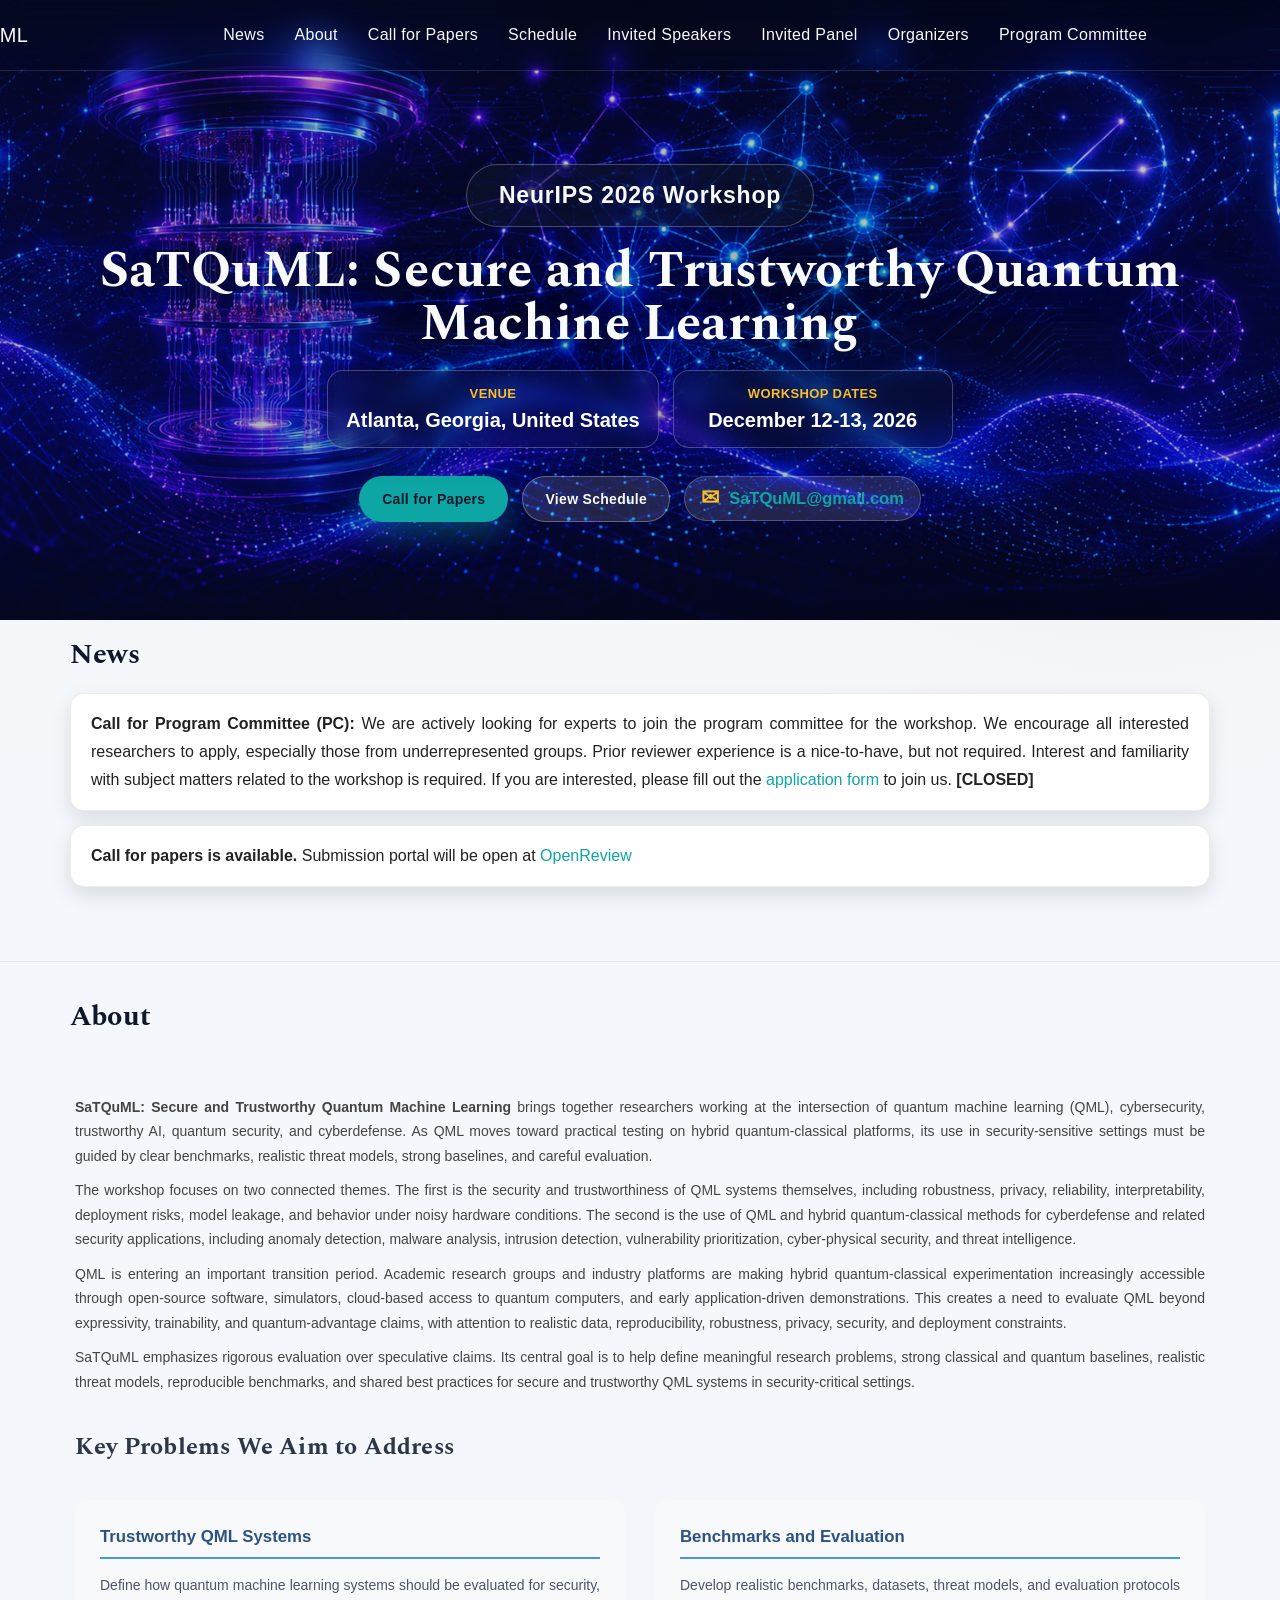
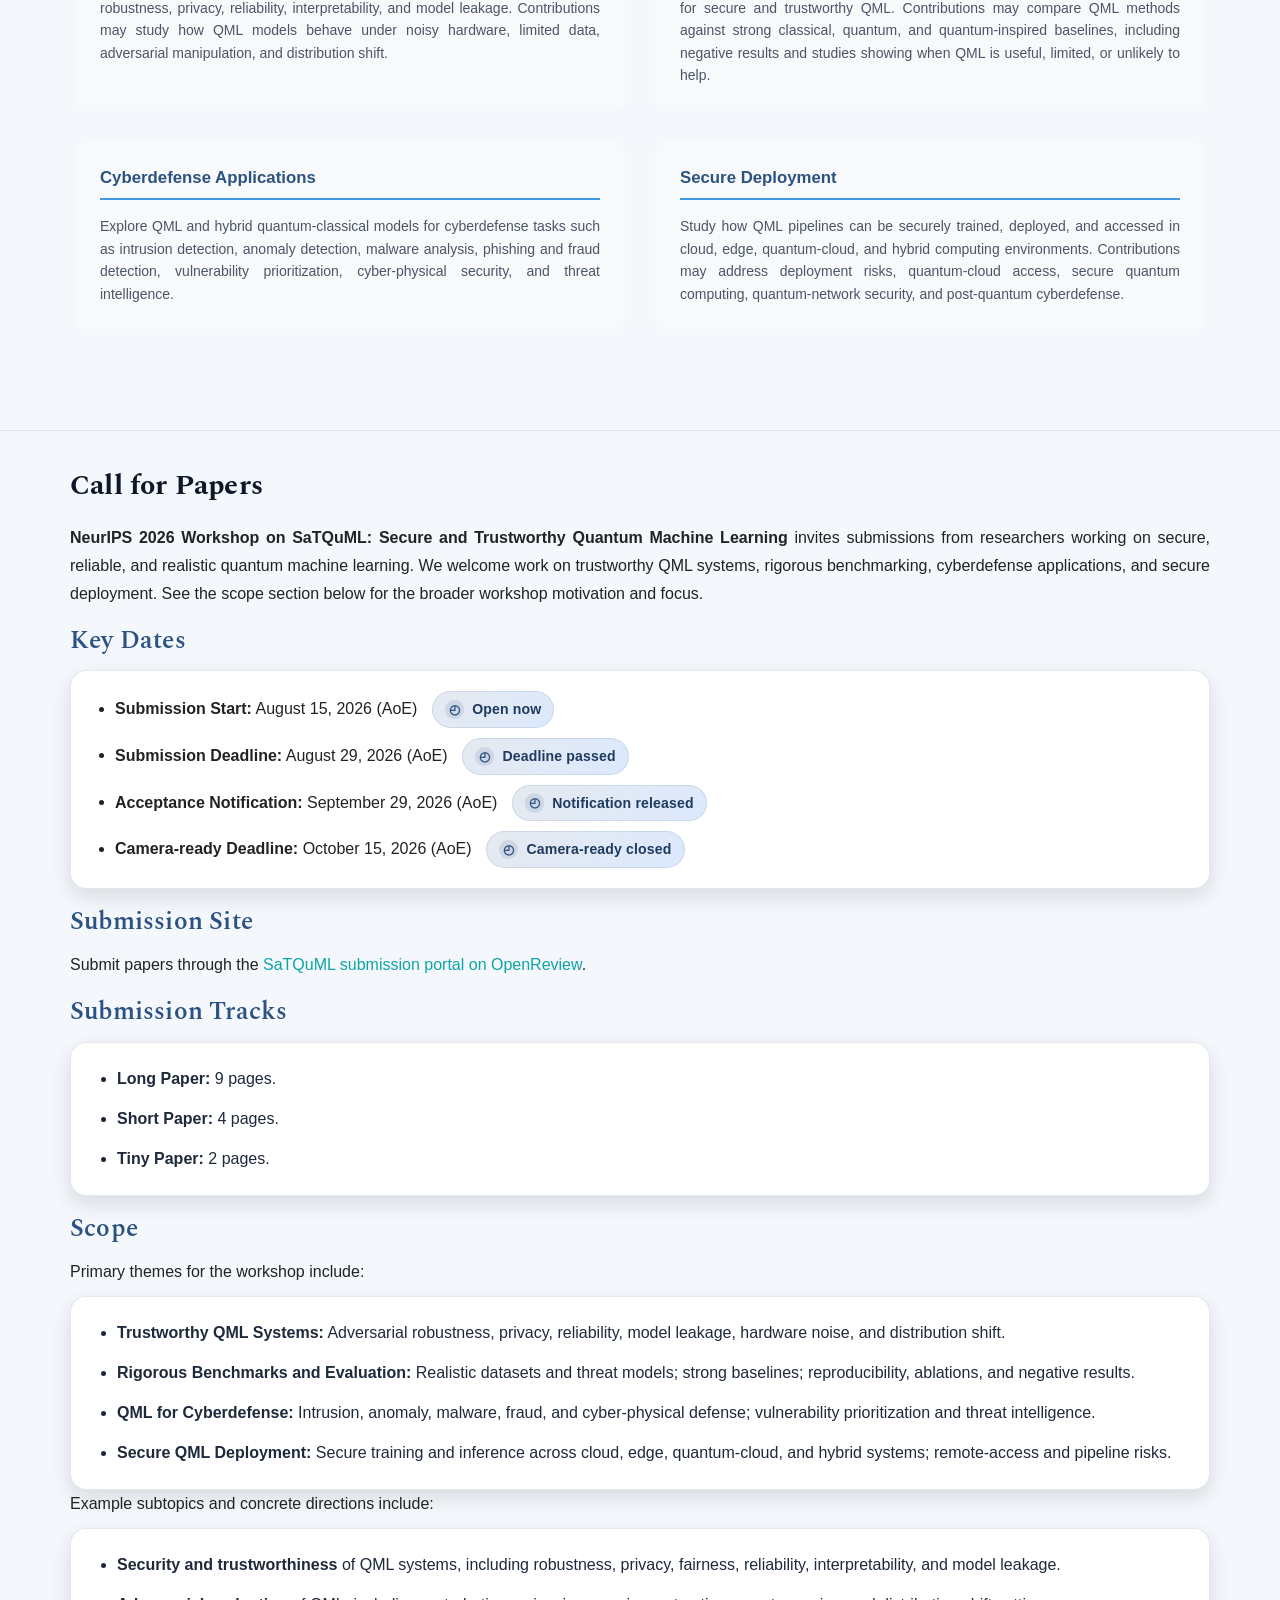
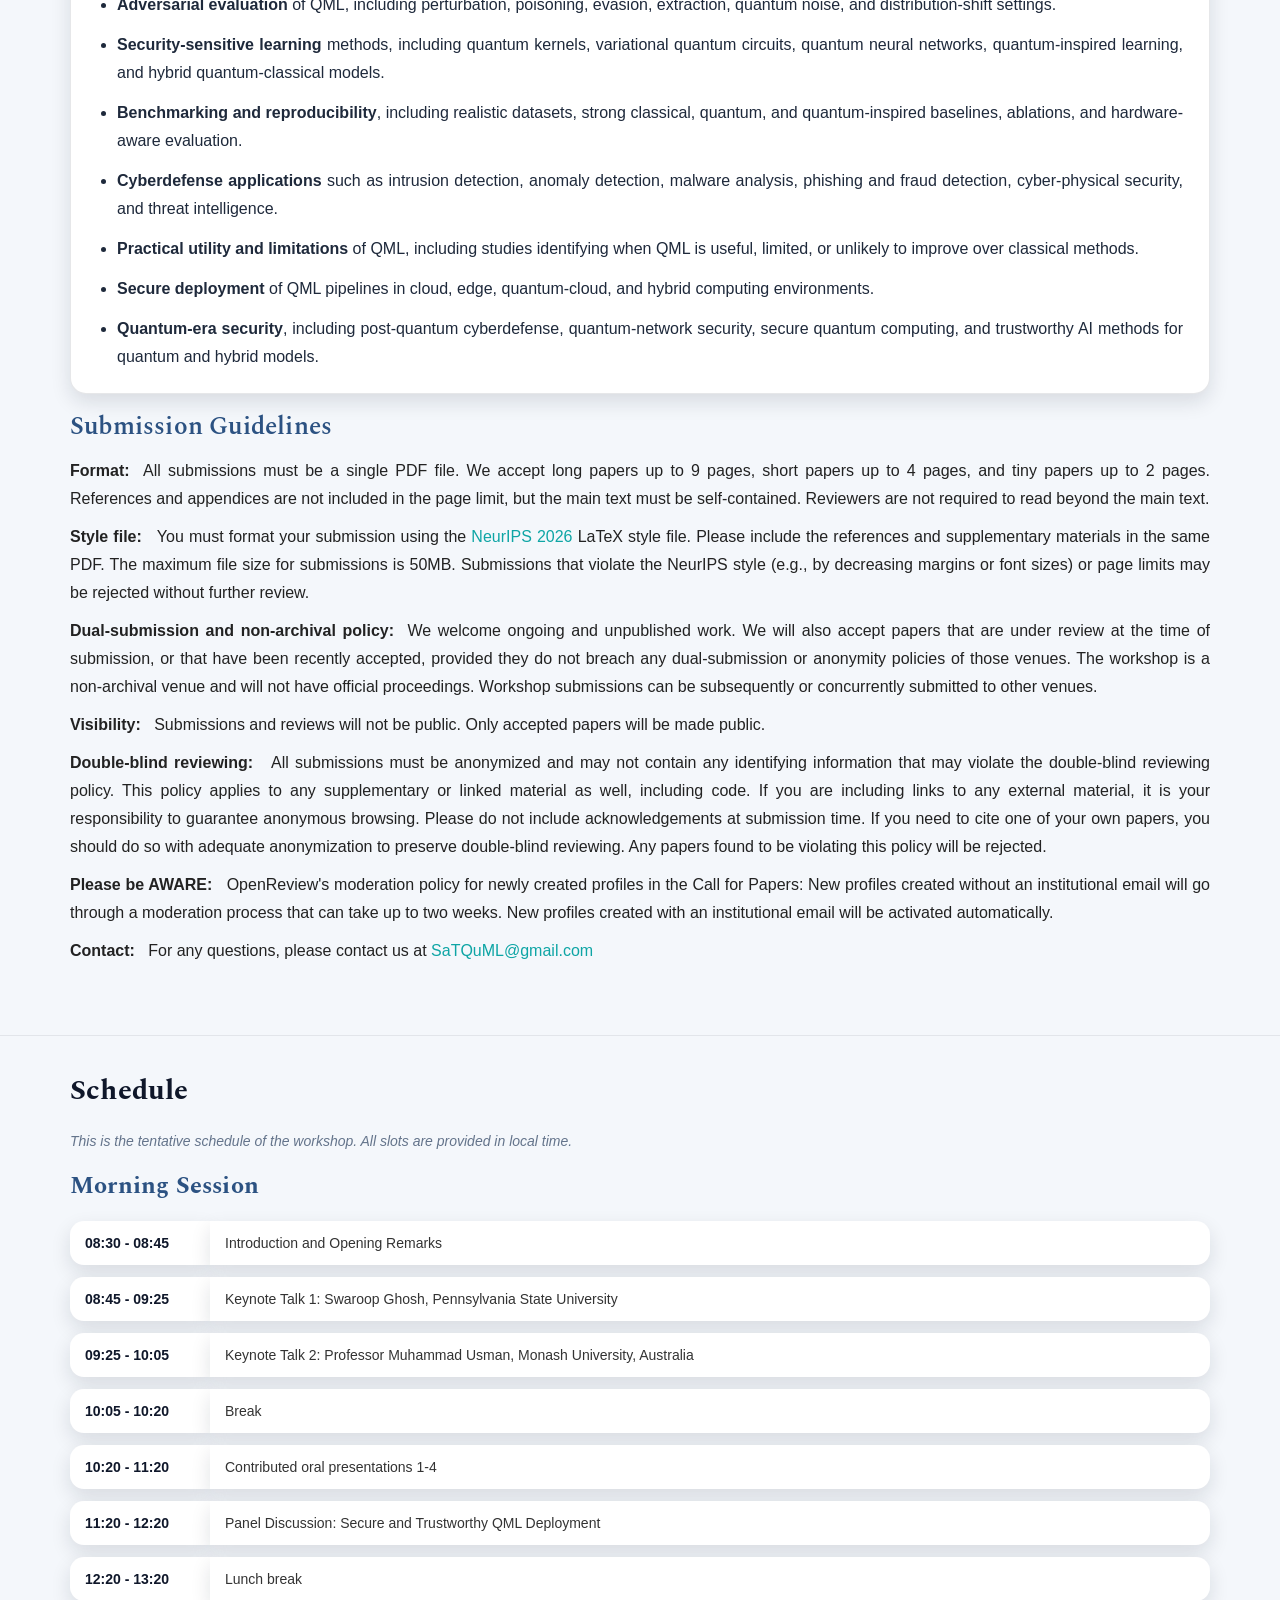
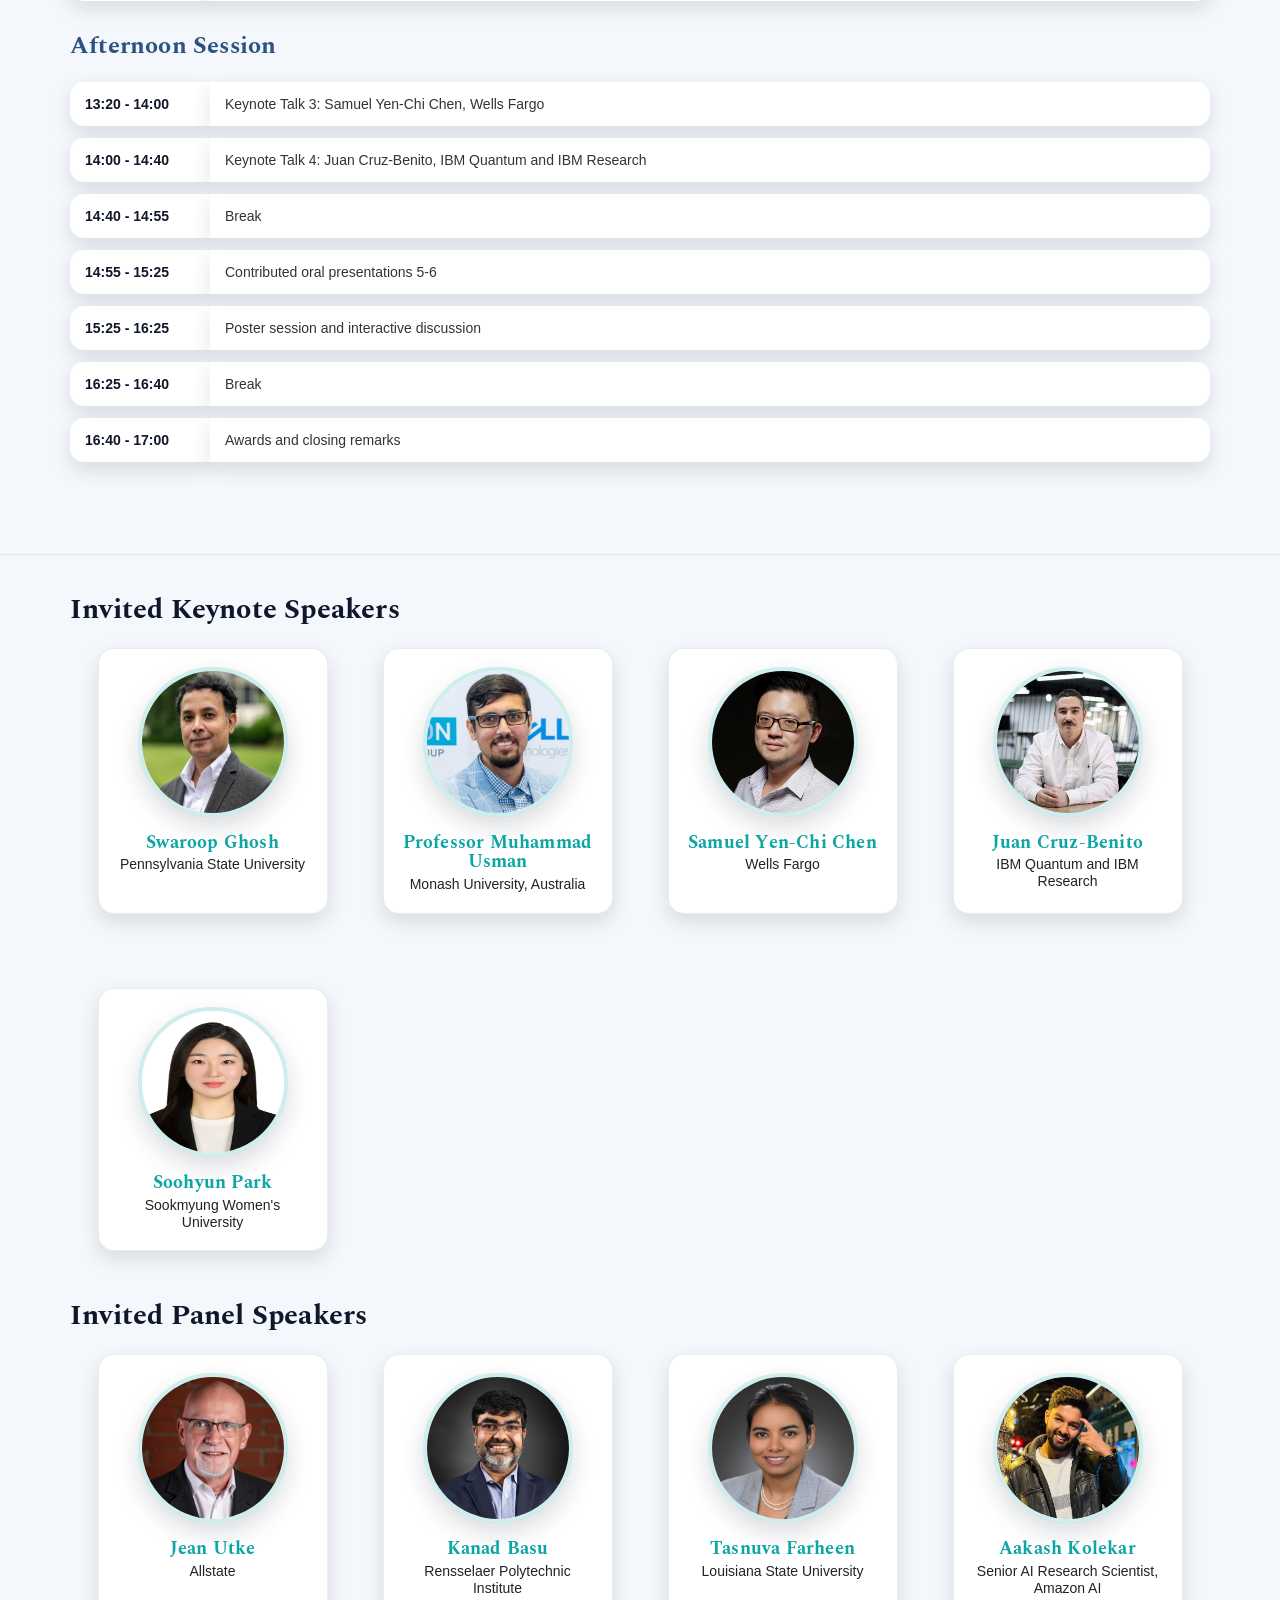
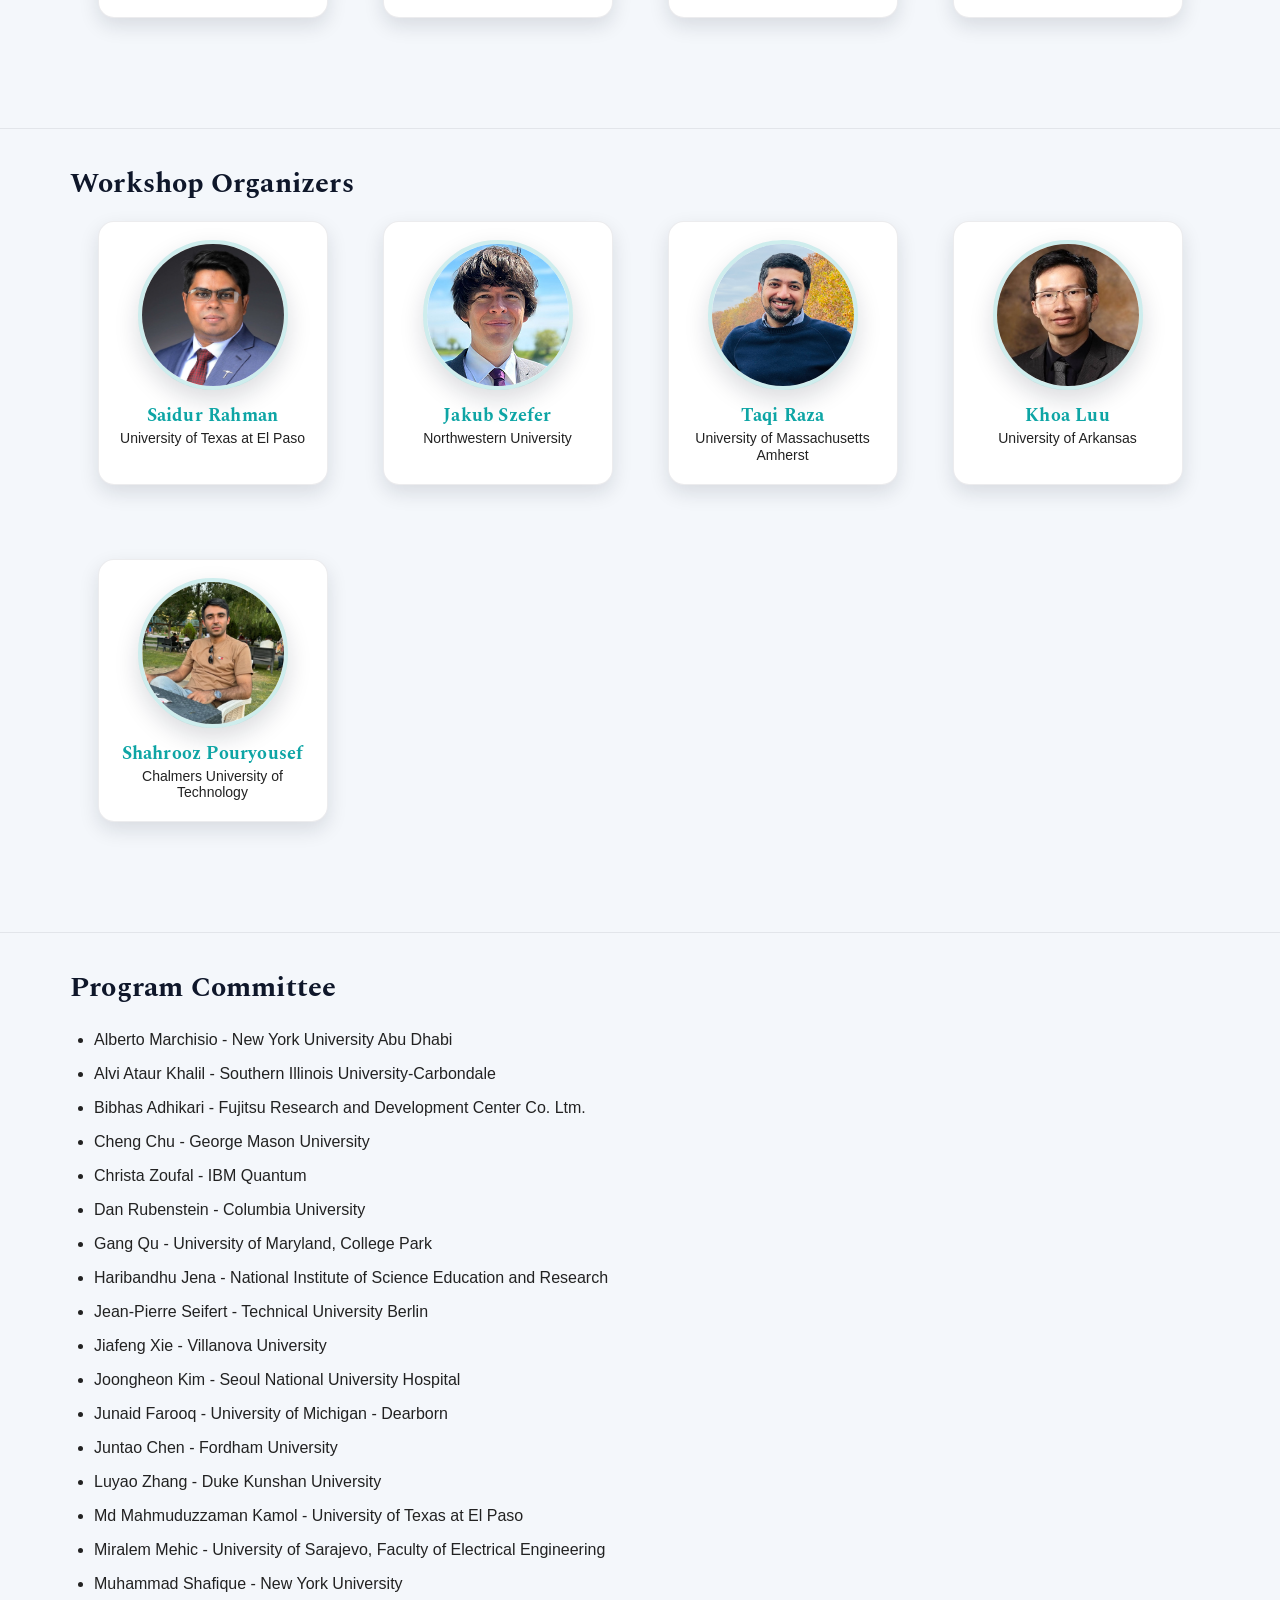
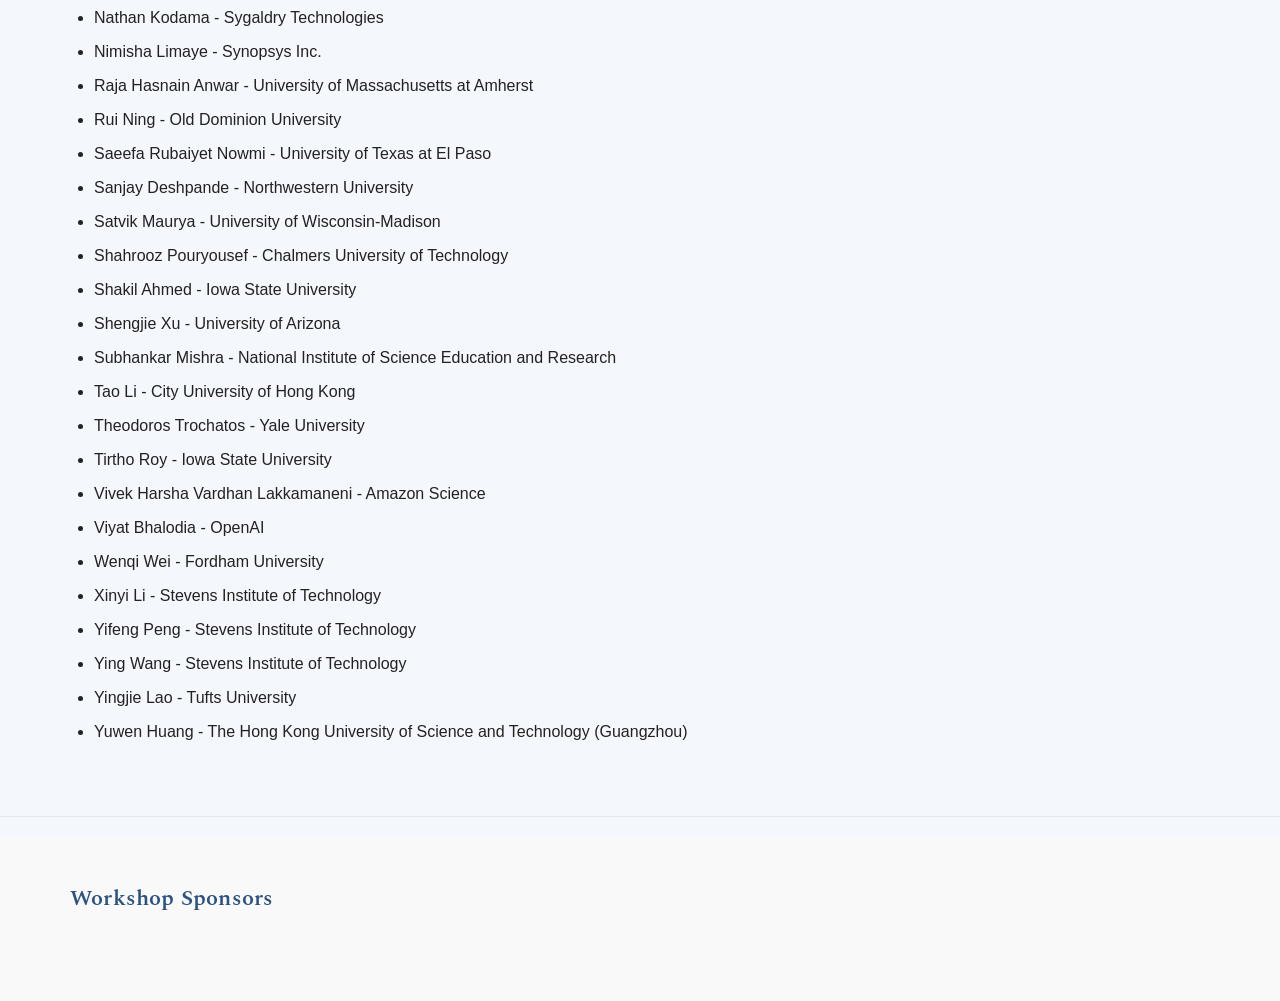
==== index.html @ ec4e4377 "Add Luyao Zhang to program committee" ====
<!DOCTYPE html>
<html lang="en">

<head>
    <meta http-equiv="Content-Type" content="text/html; charset=UTF-8">
    <link rel="icon" type="image/png" sizes="16x16" href="favicon/favicon-16.png">
    <link rel="icon" type="image/png" sizes="32x32" href="favicon/favicon-32.png">
    <link rel="icon" type="image/png" sizes="512x512" href="favicon/favicon-512.png">
    <link rel="apple-touch-icon" sizes="180x180" href="favicon/apple-touch-icon.png">
    <link rel="manifest" href="favicon/manifest.json">
    <meta name="msapplication-config" content="favicon/browserconfig.xml">
    <meta name="theme-color" content="#0f172a">

    <meta http-equiv="X-UA-Compatible" content="IE=edge">
    <meta name="viewport" content="width=device-width, initial-scale=1">
    <meta name="description" content="SaTQuML: Secure and Trustworthy Quantum Machine Learning - NeurIPS 2026 Workshop">


    <title>SaTQuML: Secure and Trustworthy Quantum Machine Learning</title>

    <!-- Bootstrap Core CSS -->
    <link href="./files_new/bootstrap.min.css" rel="stylesheet">

    <!-- Custom CSS -->
    <link href="./files_new/agency.css" rel="stylesheet">

    <!-- Modern Typography -->
    <link
        href="https://fonts.googleapis.com/css2?family=Spectral:wght@500;700&family=Source+Sans+3:wght@300;400;500;600&display=swap"
        rel="stylesheet">

    <!-- Custom Fonts -->
    <link href="./files_new/font-awesome.min.css" rel="stylesheet" type="text/css">
    <link href="./files_new/css" rel="stylesheet" type="text/css">
    <link href="./files_new/css(1)" rel="stylesheet" type="text/css">
    <link href="./files_new/css(2)" rel="stylesheet" type="text/css">
    <link href="./files_new/css(3)" rel="stylesheet" type="text/css">
    <link href="./files_new/css2" rel="stylesheet" type="text/css">

    <style>
        :root {
            --section-scroll-offset: 88px;
        }

        #news,
        #introduction,
        #call,
        #program,
        #speaker,
        #panel,
        #organization,
        #committee {
            padding: 20px 0;
            scroll-margin-top: var(--section-scroll-offset);
        }

        #committee .pc-plain-list {
            list-style-type: disc;
            list-style-position: outside;
            padding-left: 24px;
            margin-left: 0;
        }

        #committee .pc-plain-list li {
            display: list-item;
            margin: 0 0 6px;
            padding: 0;
            background: none;
            border: 0;
            box-shadow: none;
        }

        .hero-meta-row {
            display: flex;
            flex-wrap: wrap;
            justify-content: center;
            gap: 14px;
            margin: 18px 0 12px;
        }

        .hero-meta-card {
            min-width: 280px;
            padding: 14px 18px;
            border: 1px solid rgba(255, 255, 255, 0.24);
            border-radius: 16px;
            background: rgba(15, 23, 42, 0.28);
            box-shadow: 0 10px 30px rgba(15, 23, 42, 0.16);
            backdrop-filter: blur(8px);
        }

        .hero-meta-label {
            display: block;
            margin-bottom: 4px;
            font-size: 1.3rem;
            font-weight: 700;
            letter-spacing: 0.03em;
            text-transform: uppercase;
            color: #fbbf24;
        }

        .hero-meta-value {
            display: block;
            font-size: 2rem;
            line-height: 1.25;
            font-weight: 600;
            color: #ffffff;
        }

        .hero-actions {
            display: flex;
            flex-wrap: wrap;
            justify-content: center;
            align-items: center;
            gap: 14px;
            margin-top: 18px;
        }

        .hero-email {
            display: inline-flex;
            align-items: center;
            gap: 10px;
            max-width: 100%;
            padding: 10px 16px;
            border-radius: 999px;
            background: rgba(255, 255, 255, 0.12);
            border: 1px solid rgba(255, 255, 255, 0.22);
            color: #ffffff;
            font-size: 1.65rem;
            font-weight: 600;
            text-decoration: none;
        }

        .hero-email span {
            overflow-wrap: anywhere;
        }

        .hero-email:hover,
        .hero-email:focus {
            color: #ffffff;
            text-decoration: none;
            background: rgba(255, 255, 255, 0.18);
        }

        .hero-email i {
            color: #fbbf24;
            font-style: normal;
            font-size: 1.35em;
            line-height: 1;
        }

        .deadline-countdown {
            display: inline-flex;
            align-items: center;
            gap: 8px;
            margin-left: 10px;
            padding: 5px 12px;
            border-radius: 999px;
            background: linear-gradient(135deg, rgba(44, 82, 130, 0.12), rgba(59, 130, 246, 0.18));
            border: 1px solid rgba(44, 82, 130, 0.12);
            color: #1e3a5f;
            font-size: 0.88em;
            font-weight: 600;
            white-space: nowrap;
            vertical-align: middle;
        }

        .deadline-countdown-icon {
            display: inline-flex;
            align-items: center;
            justify-content: center;
            width: 1.45em;
            height: 1.45em;
            border-radius: 999px;
            background: rgba(44, 82, 130, 0.12);
            color: #2c5282;
            font-size: 0.95em;
            line-height: 1;
        }

        .deadline-countdown-label {
            color: #2c5282;
            font-weight: 700;
        }

        .deadline-countdown-value {
            font-variant-numeric: tabular-nums;
            letter-spacing: 0.01em;
        }

        @media (max-width: 767px) {
            .hero-meta-card {
                width: 100%;
                min-width: 0;
            }

            .hero-meta-label {
                font-size: 1.1rem;
            }

            .hero-meta-value,
            .hero-email {
                font-size: 1.4rem;
            }

        }
    </style>

</head>

<body id="page-top" class="index satquml-modern">
    <!-- Navigation -->
    <nav class="navbar navbar-default navbar-fixed-top navbar-shrink">
        <div class="container">
            <!-- Brand and toggle get grouped for better mobile display -->
            <div class="navbar-header page-scroll">
                <button type="button" class="navbar-toggle" data-toggle="collapse"
                    data-target="#bs-example-navbar-collapse-1">
                    <span class="sr-only">Toggle navigation</span>
                    <span class="icon-bar"></span>
                    <span class="icon-bar"></span>
                    <span class="icon-bar"></span>
                </button>

                <!-- Collect the nav links, forms, and other content for toggling -->
                <div class="collapse navbar-collapse" id="bs-example-navbar-collapse-1">
                    <!--<ul class="nav navbar-nav navbar-middle">
                        <li class="hidden">
                            <a href="#page-top"></a>
                        </li>

                    </ul>-->
                    <ul class="nav navbar-nav navbar-middle">
                        <li class="hidden active">
                            <a href="#page-top"></a>
                        </li>

                        <li>
                            <a class="page-scroll" href="#" style="left: -150px; font-size:20px;">SaTQuML</a>
                        </li>
                        <li>
                            <a style="padding-left: 0px;"></a>
                        </li>

                        <li>
                            <a class="page-scroll" href="#news">News</a>
                        </li>

                        <li>
                            <a class="page-scroll" href="#introduction">About</a>
                        </li>

                        <li>
                            <a class="page-scroll" href="#call">Call for
                                Papers</a>
                        </li>
                        <li>
                            <a class="page-scroll" href="#program">Schedule</a>
                        </li>
                        <li>
                            <a class="page-scroll" href="#speaker">Invited
                                Speakers</a>
                        </li>
                        <li>
                            <a class="page-scroll" href="#panel">Invited Panel</a>
                        </li>
                        <li>
                            <a class="page-scroll" href="#organization">Organizers</a>
                        </li>
                        <li>
                            <a class="page-scroll" href="#committee">Program Committee</a>
                        </li>
                        <!-- <li>
                            <a class="page-scroll" href="#Social Event">Social Event</a>
                        </li> -->
                        <li>
                            <!--<li>
                            <a class="page-scroll" href="#contactt">Contact</a>
                        </li>-->
                        </li>
                        <li>

                        </li>
                    </ul>
                </div>
                <!-- /.navbar-collapse -->
            </div>
            <!-- /.container-fluid -->
        </div>
    </nav>

    <!-- Header -->
    <header class="hero">
        <div class="container hero-grid">
            <div class="hero-content">
                <span class="hero-badge">NeurIPS 2026 Workshop</span>
                <h1 class="hero-title">SaTQuML: Secure and Trustworthy Quantum Machine Learning</h1>
                <div class="hero-meta-row">
                    <div class="hero-meta-card">
                        <span class="hero-meta-label">Venue</span>
                        <span class="hero-meta-value">Atlanta, Georgia, United States</span>
                    </div>
                    <div class="hero-meta-card">
                        <span class="hero-meta-label">Workshop Dates</span>
                        <span class="hero-meta-value">December 12-13, 2026</span>
                    </div>
                </div>
                <div class="hero-actions">
                    <a class="hero-btn primary" href="#call">Call for Papers</a>
                    <a class="hero-btn ghost" href="#program">View Schedule</a>
                    <a class="hero-email" href="mailto:SaTQuML@gmail.com">
                        <i aria-hidden="true">&#9993;</i>
                        <span>SaTQuML@gmail.com</span>
                    </a>
                </div>
            </div>
        </div>
    </header>

    <!-- News Section -->
    <section id="news">
        <div class="container">
            <div class="row">
                <div class="col-lg-12 ">
                    <h2 class="section-heading">News</h2>
                    <!--h3 class="section-subheading text-muted">Lorem ipsum dolor sit amet consectetur.</h3-->
                </div>
            </div>
            <div class="row text-justify">
                <div class="col-md-12">
                    <ul class="large text-muted modern-list">
                        <!-- <li>
                            <span style="font-weight: bold;">Best Paper:</span> M1: Towards Scalable Test-Time Compute
                            with Mamba Reasoning Models, Junxiong Wang, Wen-Ding Li, Daniele Paliotta, Daniel Ritter,
                            Alexander M Rush, Tri Dao
                        </li>
                        <li>
                            <span style="font-weight: bold;">Video:</span>
                            https://neurips.cc/virtual/2025/loc/san-diego/workshop/109556
                        </li>
                        <li>
                            <span style="font-weight: bold;">Poster:</span> Authors are free to present poster at any
                            section.
                        </li>
                        <li>
                            <span style="font-weight: bold;">Camera-ready:</span> Camera-ready submission will be open
                            at <span style="font-weight: bold;">October 16, 2025 (AoE)</span>, an extra page is allow
                            for camera-ready version. The Camera-ready deadline has been extended to October 27 (AoE).
                        </li>
                        <li>
                            <span style="font-weight: bold;">Deadline Extension:</span> The old deadline overlaps with
                            the Labor Day. We extend the submission deadline to <span
                                style="font-weight: bold;">September 8, 2025 (AoE)</span>.
                        </li>
                    -->
                        <li>
                            <span style="font-weight: bold;">Call for Program Committee (PC):</span> We are actively
                            looking
                            for
                            experts to join the program committee for the workshop. We encourage all interested
                            researchers to apply, especially those from underrepresented groups. Prior reviewer
                            experience is a nice-to-have, but not required. Interest and familiarity with subject
                            matters related to the workshop is required. If you are interested, please fill out the <a
                                href="https://forms.gle/LnbEytnRXVhw4wJ4A">
                                application form</a> to join us. <b>[CLOSED]</b>
                        </li>

                        <li>
                            <span style="font-weight: bold;">Call for papers is available.</span>
                            Submission portal will be open at <a
                                href="https://openreview.net/group?id=NeurIPS.cc/2026/Workshop/SaTQuML">
                                OpenReview</a>
                        </li>
                    </ul>
                </div>
            </div>
        </div>
    </section>

    <!-- Introduction Section -->
    <section id="introduction">
        <div class="container">
            <div class="row">
                <div class="col-lg-12 ">
                    <h2 class="section-heading">About</h2>
                    <!--h3 class="section-subheading text-muted">Lorem ipsum dolor sit amet consectetur.</h3-->
                </div>


            </div>
            <div class="row text-justify">
                <style>
                    /* 限制CSS作用范围 */
                    .overview-section {
                        max-width: 1200px;
                        margin: 0 auto;
                        padding: 40px 20px;
                    }

                    .overview-section .intro-text {
                        font-size: 1.1em;
                        line-height: 1.8;
                        color: #444;
                        margin-bottom: 40px;
                    }

                    .overview-section .questions-grid {
                        display: grid;
                        grid-template-columns: repeat(2, 1fr);
                        gap: 30px;
                        margin-top: 40px;
                    }

                    .overview-section .question-card {
                        background: #f8f9fa;
                        border-radius: 12px;
                        padding: 25px;
                        transition: transform 0.3s ease;
                    }

                    .overview-section .question-card:hover {
                        transform: translateY(-5px);
                    }

                    .overview-section .question-title {
                        color: #2c5282;
                        font-size: 1.2em;
                        font-weight: 600;
                        margin-bottom: 15px;
                        border-bottom: 2px solid #4299e1;
                        padding-bottom: 8px;
                    }

                    .overview-section .question-content {
                        color: #4a5568;
                        line-height: 1.6;
                    }
                </style>
                <div class="overview-section">
                    <div class="intro-text" style="font-size: 16pt; line-height: 1.85;">
                        <p>
                            <strong>SaTQuML: Secure and Trustworthy Quantum Machine Learning</strong>
                            brings together researchers working at the intersection of quantum machine
                            learning (QML), cybersecurity, trustworthy AI, quantum security, and
                            cyberdefense. As QML moves toward practical testing on hybrid
                            quantum-classical platforms, its use in security-sensitive settings must be
                            guided by clear benchmarks, realistic threat models, strong baselines, and
                            careful evaluation.
                        </p>

                        <p>
                            The workshop focuses on two connected themes. The first is the security and
                            trustworthiness of QML systems themselves, including robustness, privacy,
                            reliability, interpretability, deployment risks, model leakage, and behavior
                            under noisy hardware conditions. The second is the use of QML and hybrid
                            quantum-classical methods for cyberdefense and related security applications,
                            including anomaly detection, malware analysis, intrusion detection,
                            vulnerability prioritization, cyber-physical security, and threat intelligence.
                        </p>

                        <p>
                            QML is entering an important transition period.
                            Academic research groups and industry platforms are making hybrid
                            quantum-classical experimentation increasingly accessible through open-source
                            software, simulators, cloud-based access to quantum computers, and early
                            application-driven demonstrations. This creates a need to evaluate QML beyond
                            expressivity, trainability, and quantum-advantage claims, with attention to
                            realistic data, reproducibility, robustness, privacy, security, and deployment
                            constraints.
                        </p>

                        <p>
                            SaTQuML emphasizes rigorous evaluation over speculative claims. Its central
                            goal is to help define meaningful research problems, strong classical and
                            quantum baselines, realistic threat models, reproducible benchmarks, and
                            shared best practices for secure and trustworthy QML systems in
                            security-critical settings.
                        </p>
                    </div>
                    <h3 style="color: #2d3748; margin: 30px 0 20px;">Key Problems We Aim to Address</h3>

                    <div class="questions-grid">
                        <div class="question-card">
                            <div class="question-title">Trustworthy QML Systems</div>
                            <div class="question-content">
                                Define how quantum machine learning systems should be evaluated for security,
                                robustness, privacy, reliability, interpretability, and model leakage. Contributions
                                may study how QML models behave under noisy hardware, limited data, adversarial
                                manipulation, and distribution shift.
                            </div>
                        </div>

                        <div class="question-card">
                            <div class="question-title">Benchmarks and Evaluation</div>
                            <div class="question-content">
                                Develop realistic benchmarks, datasets, threat models, and evaluation protocols for
                                secure and trustworthy QML. Contributions may compare QML methods against strong
                                classical, quantum, and quantum-inspired baselines, including negative results and
                                studies showing when QML is useful, limited, or unlikely to help.
                            </div>
                        </div>

                        <div class="question-card">
                            <div class="question-title">Cyberdefense Applications</div>
                            <div class="question-content">
                                Explore QML and hybrid quantum-classical models for cyberdefense tasks such as
                                intrusion detection, anomaly detection, malware analysis, phishing and fraud
                                detection, vulnerability prioritization, cyber-physical security, and threat
                                intelligence.
                            </div>
                        </div>

                        <div class="question-card">
                            <div class="question-title">Secure Deployment</div>
                            <div class="question-content">
                                Study how QML pipelines can be securely trained, deployed, and accessed in cloud,
                                edge, quantum-cloud, and hybrid computing environments. Contributions may address
                                deployment risks, quantum-cloud access, secure quantum computing, quantum-network
                                security, and post-quantum cyberdefense.
                            </div>
                        </div>
                    </div>

                </div>
            </div>
        </div>
    </section>

    <!-- call for papers -->
    <!-- <section id="call" class="bg-mid-gray"> -->
    <section id="call">
        <div class="container">

            <div class="row">
                <div class="col-lg-12 ">
                    <h2 class="section-heading">Call for Papers</h2>

                    <div class="row text-justify">
                        <div class="col-md-12">


                            <p class="large text-muted">
                                <b>NeurIPS 2026 Workshop on SaTQuML: Secure and Trustworthy Quantum Machine Learning</b>
                                invites submissions from researchers working on secure, reliable, and realistic
                                quantum machine learning. We welcome work on trustworthy QML systems, rigorous
                                benchmarking, cyberdefense applications, and secure deployment. See the scope section
                                below for the broader workshop motivation and focus.
                            </p>

                            <div>
                                <h1 style="font-size: 2.5rem; margin-bottom: 1.5rem; color: #2c5282; font-weight: 600;">
                                    Key Dates</h1>

                                <div class="key-dates-box">
                                    <ul class="large text-muted key-dates-list">
                                        <li>
                                            <span style="font-weight: bold;">Submission Start:</span> August 15, 2026
                                            (AoE)
                                            <span class="deadline-countdown" data-deadline="2026-08-15T00:00:00-12:00"
                                                data-label="Opens in" data-state-text="Open now"></span>
                                        </li>
                                        <li>
                                            <span style="font-weight: bold;">Submission Deadline:</span>
                                            August 29, 2026 (AoE)
                                            <span class="deadline-countdown" data-deadline="2026-08-29T23:59:00-12:00"
                                                data-label="Time remaining" data-state-text="Deadline passed"></span>
                                        </li>
                                        <li>
                                            <span style="font-weight: bold;">Acceptance Notification:</span>
                                            September 29, 2026 (AoE)
                                            <span class="deadline-countdown" data-deadline="2026-09-29T23:59:00-12:00"
                                                data-label="Time remaining"
                                                data-state-text="Notification released"></span>
                                        </li>
                                        <!-- <li style="margin-bottom: 0rem;">
                                        <span style="font-weight: bold;">Second Round Submission Open:</span> September
                                        18, 2025 (AoE)
                                    </li> -->
                                        <!-- <li style="margin-bottom: 0rem;">
                                        <span style="font-weight: bold;">Second Round Submission Deadline:</span>
                                        October 1, 2025 (AoE)
                                    </li>
                                    <li style="margin-bottom: 0rem;">
                                        <span style="font-weight: bold;">Second Round Notification Deadline:</span>
                                        October 15, 2025 (AoE)
                                    </li> -->
                                        <li>
                                            <span style="font-weight: bold;">Camera-ready Deadline:</span>
                                            October 15, 2026 (AoE)
                                            <span class="deadline-countdown" data-deadline="2026-10-15T23:59:00-12:00"
                                                data-label="Time remaining"
                                                data-state-text="Camera-ready closed"></span>
                                        </li>
                                    </ul>
                                </div>
                                <!-- <p style="margin-top: 1rem; line-height: 1.5; color: #666; font-style: italic;">
                                    <strong>Note:</strong>We have introduced a second submission round to accommodate
                                    researchers who may prefer to submit after the ICLR 2026 deadline. However, if you
                                    plan to apply for a visa early, we strongly encourage submitting in the first round.
                                </p> -->
                            </div>

                            <div>
                                <h1 style="font-size: 2.5rem; margin-bottom: 1.5rem; color: #2c5282; font-weight: 600;">
                                    Submission Site</h1>

                                <p class="large text-muted">
                                    Submit papers through the <a
                                        href="https://openreview.net/group?id=NeurIPS.cc/2026/Workshop/SaTQuML#tab-your-consoles">SaTQuML
                                        submission portal on OpenReview</a>.
                                </p>
                                <div>

                                    <h1
                                        style="font-size: 2.5rem; margin-bottom: 1.5rem; color: #2c5282; font-weight: 600;">
                                        Submission Tracks</h1>

                                    <div class="scope-box">
                                        <ul class="large text-muted scope-list">
                                            <li><strong>Long Paper:</strong> 9 pages.</li>
                                            <li><strong>Short Paper:</strong> 4 pages.</li>
                                            <li><strong>Tiny Paper:</strong> 2 pages.</li>
                                        </ul>
                                    </div>

                                    <h1
                                        style="font-size: 2.5rem; margin-bottom: 1.5rem; color: #2c5282; font-weight: 600;">
                                        Scope</h1>

                                    <p class="large text-muted">Primary themes for the workshop include:</p>

                                    <div class="scope-box">
                                        <ul class="large text-muted scope-list">
                                            <li><strong>Trustworthy QML Systems:</strong> Adversarial robustness,
                                                privacy, reliability, model leakage, hardware noise, and distribution
                                                shift.</li>
                                            <li><strong>Rigorous Benchmarks and Evaluation:</strong> Realistic datasets
                                                and threat models; strong baselines; reproducibility, ablations, and
                                                negative results.</li>
                                            <li><strong>QML for Cyberdefense:</strong> Intrusion, anomaly, malware,
                                                fraud, and cyber-physical defense; vulnerability prioritization and
                                                threat intelligence.</li>
                                            <li><strong>Secure QML Deployment:</strong> Secure training and inference
                                                across cloud, edge, quantum-cloud, and hybrid systems; remote-access
                                                and pipeline risks.</li>
                                        </ul>
                                    </div>

                                    <p class="large text-muted">Example subtopics and concrete directions include:</p>

                                    <div class="scope-box">
                                        <ul class="large text-muted scope-list">
                                            <li><strong>Security and trustworthiness</strong> of QML systems, including
                                                robustness, privacy, fairness, reliability, interpretability, and model
                                                leakage.</li>

                                            <li><strong>Adversarial evaluation</strong> of QML, including perturbation,
                                                poisoning, evasion, extraction, quantum noise, and distribution-shift
                                                settings.</li>

                                            <li><strong>Security-sensitive learning</strong> methods, including quantum
                                                kernels, variational quantum circuits, quantum neural networks,
                                                quantum-inspired learning, and hybrid quantum-classical models.</li>

                                            <li><strong>Benchmarking and reproducibility</strong>, including realistic
                                                datasets, strong classical, quantum, and quantum-inspired baselines,
                                                ablations, and hardware-aware evaluation.</li>

                                            <li><strong>Cyberdefense applications</strong> such as intrusion detection,
                                                anomaly detection, malware analysis, phishing and fraud detection,
                                                cyber-physical security, and threat intelligence.</li>

                                            <li><strong>Practical utility and limitations</strong> of QML, including
                                                studies identifying when QML is useful, limited, or unlikely to improve
                                                over classical methods.</li>

                                            <li><strong>Secure deployment</strong> of QML pipelines in cloud, edge,
                                                quantum-cloud, and hybrid computing environments.</li>

                                            <li><strong>Quantum-era security</strong>, including post-quantum
                                                cyberdefense, quantum-network security, secure quantum computing, and
                                                trustworthy AI methods for quantum and hybrid models.</li>
                                        </ul>
                                    </div>

                                    <div>
                                        <h1
                                            style="font-size: 2.5rem; margin-bottom: 1.5rem; color: #2c5282; font-weight: 600;">
                                            Submission Guidelines</h1>
                                        <p class="large text-muted">
                                            <mybold>Format:</mybold> &nbsp;All submissions must be a single PDF file.
                                            We accept long papers up to 9 pages, short papers up to 4 pages, and tiny
                                            papers up to 2 pages.
                                            References and appendices are not included in the page limit, but the main
                                            text must be self-contained. Reviewers are not required to read beyond the
                                            main text.
                                        </p>
                                        <p class="large text-muted">
                                            <mybold>Style file:</mybold> &nbsp; You must format your submission using
                                            the <a
                                                href="https://www.overleaf.com/latex/templates/formatting-instructions-for-neurips-2026/bjdwqfdkyftc">NeurIPS
                                                2026 </a> LaTeX style file. Please
                                            include the references and supplementary materials in the same PDF.
                                            The maximum file size for submissions is 50MB. Submissions that violate
                                            the
                                            NeurIPS style
                                            (e.g., by decreasing margins or font sizes) or page limits may be
                                            rejected
                                            without
                                            further review.
                                        </p>
                                        <p class="large text-muted">
                                            <mybold>Dual-submission and non-archival policy:</mybold> &nbsp;We welcome
                                            ongoing and unpublished work.
                                            We will also accept papers that are under review at the time of submission,
                                            or that have
                                            been recently accepted, provided they do not breach any dual-submission or
                                            anonymity policies of those venues. The workshop is a non-archival venue and
                                            will not
                                            have official proceedings. Workshop submissions can be subsequently or
                                            concurrently
                                            submitted to other venues.
                                        </p>
                                        <p class="large text-muted">
                                            <mybold>Visibility:</mybold> &nbsp; Submissions and reviews will not be
                                            public. Only
                                            accepted papers will be made public.
                                        </p>
                                        <p class="large text-muted">
                                            <mybold>Double-blind reviewing:</mybold> &nbsp; All submissions must be
                                            anonymized and
                                            may not contain any identifying information that may violate the
                                            double-blind reviewing
                                            policy. This policy applies to any supplementary or linked material as well,
                                            including
                                            code. If you are including links to any external material, it is your
                                            responsibility to
                                            guarantee anonymous browsing. Please do not include acknowledgements at
                                            submission time.
                                            If you need to cite one of your own papers, you should do so with adequate
                                            anonymization
                                            to preserve double-blind reviewing. Any papers found to be violating this
                                            policy will be
                                            rejected.
                                        </p>

                                        <p class="large text-muted">
                                            <mybold>Please be AWARE:</mybold> &nbsp; OpenReview's moderation policy for
                                            newly created profiles in the Call for Papers: New profiles created without
                                            an
                                            institutional email will go through a moderation process that can take up to
                                            two weeks. New profiles created with an
                                            institutional email will be activated automatically.
                                        </p>

                                        <p class="large text-muted">
                                            <mybold>Contact:</mybold> &nbsp; For any questions, please contact us at <a
                                                href="mailto:SaTQuML@gmail.com">SaTQuML@gmail.com</a>
                                            <!-- or -->
                                            <!-- <a
                                                href="mailto:EfficientReasoning2025@googlegroups.com">EfficientReasoning2025@googlegroups.com</a> -->
                                        </p>
                                    </div>
                                </div>

                            </div>
                        </div>
                    </div>
    </section>

    <!-- Program Section -->
    <section id="program">
        <style>
            /* Scope all styles to the program section */
            #program {
                color: #333;
            }

            .section-heading {
                text-align: center;
                color: #333;
                margin-bottom: 1.5rem;
            }

            #program .text-muted {
                color: #666;
                text-align: center;
                font-style: italic;
                margin: 1rem 0 2rem;
            }

            #program h3 {
                color: #2c5282;
                margin: 2rem 0 1rem;
            }

            #program .table {
                width: 100%;
                border-collapse: collapse;
                margin: 1rem 0 2rem;
            }

            #program .table td {
                padding: 12px 15px;
                border: 1px solid #ddd;
            }

            #program .table tr:nth-child(even) {
                background-color: #f8f9fa;
            }

            /* Special session highlights */
            #program .table tr:has(td:contains("Break")) {
                background-color: #ebf4ff;
            }

            #program .table tr:has(td:contains("Poster Session")) {
                background-color: #f0fff4;
            }

            /* Time column */
            #program .table td:first-child {
                width: 140px;
                font-weight: 500;
                color: #2d3748;
            }

            #program .centered {
                margin: 0 auto;
            }
        </style>
        <div class="container">
            <h2 class="section-heading">Schedule</h2>
            <p class="text-muted">This is the tentative schedule of the workshop. All slots are provided in local time.
            </p>

            <div id="schedule">
                <h3>Morning Session</h3>
                <div class="centered">
                    <table class="table">
                        <tbody>
                            <tr>
                                <td>08:30 - 08:45</td>
                                <td>Introduction and Opening Remarks</td>
                            </tr>
                            <tr>
                                <td>08:45 - 09:25</td>
                                <td>Keynote Talk 1: Swaroop Ghosh, Pennsylvania State University</td>
                            </tr>
                            <tr>
                                <td>09:25 - 10:05</td>
                                <td>Keynote Talk 2: Professor Muhammad Usman, Monash University, Australia</td>
                            </tr>
                            <tr>
                                <td>10:05 - 10:20</td>
                                <td>Break</td>
                            </tr>
                            <tr>
                                <td>10:20 - 11:20</td>
                                <td>Contributed oral presentations 1-4</td>
                            </tr>
                            <tr>
                                <td>11:20 - 12:20</td>
                                <td>Panel Discussion: Secure and Trustworthy QML Deployment</td>
                            </tr>
                            <tr>
                                <td>12:20 - 13:20</td>
                                <td>Lunch break</td>
                            </tr>
                        </tbody>
                    </table>
                </div>

                <h3>Afternoon Session</h3>
                <div class="centered">
                    <table class="table">
                        <tbody>
                            <tr>
                                <td>13:20 - 14:00</td>
                                <td>Keynote Talk 3: Samuel Yen-Chi Chen, Wells Fargo</td>
                            </tr>
                            <tr>
                                <td>14:00 - 14:40</td>
                                <td>Keynote Talk 4: Juan Cruz-Benito, IBM Quantum and IBM Research</td>
                            </tr>
                            <tr>
                                <td>14:40 - 14:55</td>
                                <td>Break</td>
                            </tr>
                            <tr>
                                <td>14:55 - 15:25</td>
                                <td>Contributed oral presentations 5-6</td>
                            </tr>
                            <tr>
                                <td>15:25 - 16:25</td>
                                <td>Poster session and interactive discussion</td>
                            </tr>
                            <tr>
                                <td>16:25 - 16:40</td>
                                <td>Break</td>
                            </tr>
                            <tr>
                                <td>16:40 - 17:00</td>
                                <td>Awards and closing remarks</td>
                            </tr>
                        </tbody>
                    </table>
                </div>
            </div>
        </div>
    </section>

    <!-- Speaker Section -->
    <section id="speaker">
        <style>
            /* Add these styles to your existing style section */

            /* Common container width */
            #speaker .container,
            #panel .container,
            #organization .container {
                max-width: 1200px;
                margin: 0 auto;
                padding: 0 15px;
            }

            /* Speakers Grid - 4x2 */
            .speakers-grid {
                display: grid;
                grid-template-columns: repeat(auto-fit, minmax(210px, 1fr));
                justify-content: center;
                justify-items: center;
                gap: 14px;
                width: 100%;
                padding: 0 12px;
            }

            .speakers-grid .team-member {
                display: flex;
                flex-direction: column;
                align-items: center;
                justify-content: flex-start;
                width: 100%;
                max-width: 230px;
                padding: 12px 14px 14px;
                min-height: 250px;
                background: #ffffff;
                border: 1px solid #e5e7eb;
                border-radius: 16px;
                box-shadow: 0 4px 14px rgba(15, 23, 42, 0.04);
                text-align: center;
            }

            .speakers-grid .team-member img {
                width: 150px;
                height: 150px;
                margin: 0 auto 10px;
            }

            .speakers-grid .team-member h4,
            .speakers-grid .team-member p {
                margin: 0;
            }

            .speakers-grid .team-member h4 {
                margin-top: 6px;
                margin-bottom: 4px;
            }

            .speakers-grid .team-member p {
                line-height: 1.2;
            }

            /* Organizers Grid - 5x3 */
            .organizers-grid {
                display: grid;
                grid-template-columns: repeat(auto-fit, minmax(210px, 1fr));
                justify-content: center;
                justify-items: center;
                gap: 14px;
                width: 100%;
                padding: 0 12px;
            }

            .organizers-grid .team-member {
                display: flex;
                flex-direction: column;
                align-items: center;
                justify-content: flex-start;
                width: 100%;
                max-width: 230px;
                padding: 12px 14px 14px;
                min-height: 250px;
                background: #ffffff;
                border: 1px solid #e5e7eb;
                border-radius: 16px;
                box-shadow: 0 4px 14px rgba(15, 23, 42, 0.04);
                text-align: center;
            }

            .organizers-grid .team-member img {
                width: 150px;
                height: 150px;
                margin: 0 auto 10px;
            }

            .organizers-grid .team-member h4,
            .organizers-grid .team-member p {
                margin: 0;
            }

            .organizers-grid .team-member h4 {
                margin-top: 6px;
                margin-bottom: 4px;
            }

            .organizers-grid .team-member p {
                line-height: 1.2;
            }

            /* Keep circular images */
            .img-circle {
                border-radius: 50%;
            }

            /* Remove existing column classes effects for these sections */
            #speaker .col-sm-2 {
                width: auto;
                padding: 0;
            }

            #organization .col-sm-2 {
                width: auto;
                padding: 0;
            }
        </style>
        <div class="container">
            <div class="row">
                <div class="col-lg-12 ">
                    <h2 class="section-heading">Invited Keynote Speakers</h2>
                    <!-- <h3 class="section-subheading text-muted">>This is the tentative invited speakers. More speakers are invited.</h3> -->
                </div>
            </div>
            <!-- <p class="section-subheading text-muted">This is the tentative invited speakers. More speakers are invited.
            </p> -->

            <div class="speakers-grid">

                <div class="team-member">
                    <img src="./img/swaroop-ghosh.jpg" class="img-responsive img-circle">
                    <a href="https://www.eecs.psu.edu/departments/directory-detail-g.aspx?q=szg212">
                        <h4>Swaroop Ghosh</h4>
                    </a>
                    <p class="text-muted">Pennsylvania State University</p>
                </div>

                <div class="team-member">
                    <img src="./img/muhammad-usman.jpeg" class="img-responsive img-circle">
                    <a href="https://www.quantumelectronics.org/pi">
                        <h4>Professor Muhammad Usman</h4>
                    </a>
                    <p class="text-muted">Monash University, Australia</p>
                </div>

                <div class="team-member">
                    <img src="./img/samuel-chen.jpeg" class="img-responsive img-circle">
                    <a href="https://www.sycchen.com/">
                        <h4>Samuel Yen-Chi Chen</h4>
                    </a>
                    <p class="text-muted">Wells Fargo</p>
                </div>

                <div class="team-member">
                    <img src="./img/Cruz-Benito-Juan.jpg" alt="Juan Cruz-Benito" class="img-responsive img-circle">
                    <a href="https://juancb.es/">
                        <h4>Juan Cruz-Benito</h4>
                    </a>
                    <p class="text-muted">IBM Quantum and IBM Research</p>
                </div>

                <div class="team-member">
                    <img src="./img/soohyun-park.jpg" alt="Soohyun Park" class="img-responsive img-circle">
                    <a href="https://sites.google.com/view/dpslab-smwu/prof-soohyun-park?authuser=0">
                        <h4>Soohyun Park</h4>
                    </a>
                    <p class="text-muted">Sookmyung Women's University</p>
                </div>



            </div>
        </div>


        </style>
        <div class="container" id="panel">
            <div class="row">
                <div class="col-lg-12 ">
                    <h2 class="section-heading">Invited Panel Speakers</h2>
                    <!-- <h3 class="section-subheading text-muted">>This is the tentative invited speakers. More speakers are invited.</h3> -->
                </div>
            </div>

            <div class="speakers-grid">

                <div class="team-member">
                    <img src="./img/jean-utke.png" alt="Jean Utke" class="img-responsive img-circle">
                    <a href="https://www.linkedin.com/in/jean-utke-07a6455/">
                        <h4>Jean Utke</h4>
                    </a>
                    <p class="text-muted">Allstate</p>
                </div>

                <div class="team-member">
                    <img src="./img/Kanad-Basu.avif" alt="Kanad Basu" class="img-responsive img-circle">
                    <a href="https://faculty.rpi.edu/kanad-basu">
                        <h4>Kanad Basu</h4>
                    </a>
                    <p class="text-muted">Rensselaer Polytechnic Institute</p>
                </div>

                <div class="team-member">
                    <img src="./img/tasnuva-farheen.jpeg" alt="Tasnuva Farheen" class="img-responsive img-circle">
                    <a href="https://sites.google.com/view/tasnuvafarheen/home">
                        <h4>Tasnuva Farheen</h4>
                    </a>
                    <p class="text-muted">Louisiana State University</p>
                </div>

                <div class="team-member">
                    <img src="./img/aakashkolekar.jpeg" alt="Aakash Kolekar" class="img-responsive img-circle">
                    <a href="https://www.linkedin.com/in/aakashkolekar/">
                        <h4>Aakash Kolekar</h4>
                    </a>
                    <p class="text-muted">Senior AI Research Scientist, Amazon AI</p>
                </div>



                <!-- <div class="team-member">
                    <img src="./files_new/yuandong.png" class="img-responsive img-circle">
                    <a href="https://yuandong-tian.com/">
                        <h4>Yuandong Tian</h4>
                    </a>
                    <p class="text-muted">Meta</p>
                </div>


                <div class="team-member">
                    <img src="./files_new/ziyun.jpg" class="img-responsive img-circle">
                    <a href="https://ultra-seven.github.io/">
                        <h4>Ziyun Wei</h4>
                    </a>
                    <p class="text-muted">ByteDance Seed</p>
                </div> -->


                <!-- <div class="team-member">
                    <img src="./files_new/prof_pic.jpeg" class="img-responsive img-circle">
                    <a href="https://renll.github.io/">
                        <h4>Liliang Ren</h4>
                    </a>
                    <p class="text-muted">Microsoft</p>
                </div>


                <div class="team-member">
                    <img src="./files_new/JZ.webp" class="img-responsive img-circle">
                    <a href="https://jiawei-zhao.netlify.app/">
                        <h4>Jiawei Zhao</h4>
                    </a>
                    <p class="text-muted">Meta</p>
                </div> -->

                <!--<div class="team-member">
                    <img src="./files_new/CX.png" class="img-responsive img-circle">
                    <a href="http://cmxiong.com">
                        <h4>Caiming Xiong</h4>
                    </a>
                    <p class="text-muted">Salesforce</p>
                </div>

                <div class="team-member">
                    <img src="./files_new/PT.png" class="img-responsive img-circle">
                    <a href="https://eng.ox.ac.uk/people/philip-torr/">
                        <h4>Philip Torr </h4>
                    </a>
                    <p class="text-muted">University of Oxford</p>
                </div>-->

            </div>
        </div>


        </div>
        </div>
        </div>
        </div>
    </section>


    <section id="organization">
        <div class="container">
            <div class="row">
                <div class="col-lg-12">
                    <h2 class="section-heading">Workshop Organizers</h2>
                    <!--h3 class="section-subheading text-muted">Lorem ipsum dolor sit amet consectetur.</h3-->
                </div>
            </div>
            <div class="organizers-grid">
                <div class="team-member">
                    <img src="./img/saidur-rahman.jpg" class="img-responsive img-circle">
                    <a href="https://rahmanmsaidur.com/">
                        <h4>Saidur Rahman</h4>
                    </a>
                    <p class="text-muted">University of Texas at El Paso</p>
                </div>

                <div class="team-member">
                    <img src="./img/jakub-szefer.jpg" class="img-responsive img-circle">
                    <a href="https://caslab.io/jakub/">
                        <h4>Jakub Szefer</h4>
                    </a>
                    <p class="text-muted">Northwestern University</p>
                </div>

                <div class="team-member">
                    <img src="./img/taqi-raza.jpg" class="img-responsive img-circle">
                    <a href="https://people.umass.edu/taqi/">
                        <h4>Taqi Raza</h4>
                    </a>
                    <p class="text-muted">University of Massachusetts Amherst</p>
                </div>

                <div class="team-member">
                    <img src="./img/khoa-luu.jpg" class="img-responsive img-circle">
                    <a href="https://uark-cviu.github.io/">
                        <h4>Khoa Luu</h4>
                    </a>
                    <p class="text-muted">University of Arkansas</p>
                </div>

                <div class="team-member">
                    <img src="./img/shahrooz-pouryousef.png" class="img-responsive img-circle">
                    <a href="https://www.chalmers.se/en/persons/delezi/">
                        <h4>Shahrooz Pouryousef</h4>
                    </a>
                    <p class="text-muted">Chalmers University of Technology</p>
                </div>

                <!-- <div class="team-member">
                    <img src="./files_new/SY.png" class="img-responsive img-circle">
                    <a href="https://sustcsonglin.github.io/">
                        <h4>Songlin Yang</h4>
                    </a>
                    <p class="text-muted">MIT CSAIL</p>
                </div>

                <div class="team-member">
                    <img src="./files_new/LZ.jpg" class="img-responsive img-circle">
                    <a href="https://www.amazon.science/author/luca-zancato">
                        <h4>Luca Zancato</h4>
                    </a>
                    <p class="text-muted">Amazon </p>
                </div> -->

                <!-- <div class="team-member">
                    <img src="./files_new/JZ.webp" class="img-responsive img-circle">
                    <a href="https://jiawei-zhao.netlify.app/">
                        <h4>Jiawei Zhao</h4>
                    </a>
                    <p class="text-muted">Meta</p>
                </div>

                <div class="team-member">
                    <img src="./files_new/RZ.jpg" class="img-responsive img-circle">
                    <a href="https://ruijie-zhu.github.io/">
                        <h4>Rui-jie Zhu</h4>
                    </a>
                    <p class="text-muted">UC Santa Cruz</p>
                </div> -->
            </div>


            <div class="container">
                <div class="row">

                </div>
            </div>
        </div>
        </div>
        </div>
        </div>
        </div>
        </div>
        </div>
        </div>
        </div>
        </div>
        </div>
        </div>
    </section>

    <section id="committee">
        <div class="container">
            <div class="row">
                <div class="col-lg-12">
                    <h2 class="section-heading">Program Committee</h2>
                </div>
            </div>
            <div class="row text-justify">
                <div class="col-md-12">
                    <ul class="large text-muted pc-plain-list">
                        <li>Alberto Marchisio - New York University Abu Dhabi</li>
                        <li>Alvi Ataur Khalil - Southern Illinois University-Carbondale</li>
                        <li>Bibhas Adhikari - Fujitsu Research and Development Center Co. Ltm.</li>
                        <li>Cheng Chu - George Mason University</li>
                        <li>Christa Zoufal - IBM Quantum</li>
                        <li>Dan Rubenstein - Columbia University</li>
                        <li>Gang Qu - University of Maryland, College Park</li>
                        <li>Haribandhu Jena - National Institute of Science Education and Research</li>
                        <li>Jean-Pierre Seifert - Technical University Berlin</li>
                        <li>Jiafeng Xie - Villanova University</li>
                        <li>Joongheon Kim - Seoul National University Hospital</li>
                        <li>Junaid Farooq - University of Michigan - Dearborn</li>
                        <li>Juntao Chen - Fordham University</li>
                        <li>Luyao Zhang - Duke Kunshan University</li>
                        <li>Md Mahmuduzzaman Kamol - University of Texas at El Paso</li>
                        <li>Miralem Mehic - University of Sarajevo, Faculty of Electrical Engineering</li>
                        <li>Muhammad Shafique - New York University</li>
                        <li>Nathan Kodama - Sygaldry Technologies</li>
                        <li>Nimisha Limaye - Synopsys Inc.</li>
                        <li>Raja Hasnain Anwar - University of Massachusetts at Amherst</li>
                        <li>Rui Ning - Old Dominion University</li>
                        <li>Saeefa Rubaiyet Nowmi - University of Texas at El Paso</li>
                        <li>Sanjay Deshpande - Northwestern University</li>
                        <li>Satvik Maurya - University of Wisconsin-Madison</li>
                        <li>Shahrooz Pouryousef - Chalmers University of Technology</li>
                        <li>Shakil Ahmed - Iowa State University</li>
                        <li>Shengjie Xu - University of Arizona</li>
                        <li>Subhankar Mishra - National Institute of Science Education and Research</li>
                        <li>Tao Li - City University of Hong Kong</li>
                        <li>Theodoros Trochatos - Yale University</li>
                        <li>Tirtho Roy - Iowa State University</li>
                        <li>Vivek Harsha Vardhan Lakkamaneni - Amazon Science</li>
                        <li>Viyat Bhalodia - OpenAI</li>
                        <li>Wenqi Wei - Fordham University</li>
                        <li>Xinyi Li - Stevens Institute of Technology</li>
                        <li>Yifeng Peng - Stevens Institute of Technology</li>
                        <li>Ying Wang - Stevens Institute of Technology</li>
                        <li>Yingjie Lao - Tufts University</li>
                        <li>Yuwen Huang - The Hong Kong University of Science and Technology (Guangzhou)</li>
                    </ul>
                </div>
            </div>
        </div>
    </section>


    <!--
    <section id="Social Event">
        <style>
            #Social\ Event {
                padding: 40px 0;
            }

            #Social\ Event .section-heading {
                text-align: center;
                margin-bottom: 30px;
                color: #2c5282;
                font-weight: 700;
            }

            .social-container {
                max-width: 1100px;
                margin: auto;
                display: flex;
                flex-wrap: wrap;
                gap: 30px;
                align-items: flex-start;
            }

            .social-container img {
                width: 100%;
                max-width: 450px;
                border-radius: 8px;
                box-shadow: 0 4px 10px rgba(0, 0, 0, 0.15);
            }

            .social-details {
                flex: 1;
                min-width: 300px;
            }

            .social-details h3 {
                margin-top: 0;
                color: #2d3748;
            }

            .social-details p {
                font-size: 16px;
                line-height: 1.6;
                color: #444;
            }

            .social-details span {
                font-weight: bold;
            }

            .social-details a {
                color: #2c5282;
                text-decoration: underline;
            }
        </style>



        <div class="container">
            <h2 class="section-heading">Social Event</h2>

            <div class="social-container">

                
    <img src="img/Bayside-Trail3_1.webp" alt="Bayside Trail Tour">

   
    <div class="social-details">
        <h3>Bayside Trail Tour</h3>

        <p><span>Date:</span> 07 Dec 2025</p>
        <p>
            <span>Time:</span> 9:30–11:30
            <span style="color:red;">Please be there 15 minutes before departure</span>
        </p>

        <p>
            <span>Location:</span>
            <a href="https://maps.app.goo.gl/j8SoSzoPkTdFXjeW9" target="_blank">
                Cabrillo National Monument
            </a>
        </p>

        <p>
            To reach the location from Chalmers Conference Centre, the our rental bus at the San Diego
            Convention Center and arrive after a 30-minute trip to Old Point Loma.
        </p>

        <p>
            <span>Info:</span> The trail begins near the Old Point Loma Lighthouse. Look for the Bayside
            Trail sign just before you reach the lighthouse, directing you to the left. Follow the paved
            road, which eventually transitions to a gravel and dirt path. The walk is a self-guided tour
            with plenty of detailed signs that describe the sensitive vegetation, weather, habitat, animal
            life, and historical sites.
        </p>

        <p style="font-style: italic; color:#666;">
            Pre-registration is mandatory at <a
                href="https://docs.google.com/forms/d/e/1FAIpQLSetckULGRewbfJ4OS2H4HiHdizR7beKIxtPo3Wi-Xfb_Iut-w/viewform?usp=publish-editor">Pre-registration
                form</a>. If you registered and cannot attend, please notify us as early as possible
            since we have a waiting list. Notice of absence can be sent to
            <a href="er.neurips2025@gmail.com">er.neurips2025@gmail.com</a>.
        </p>
    </div>
    </div>
    </div>


    <h2 class="section-heading"> </h2>

    <div class="social-container">

        
    <img src="img/taco.webp" alt="Bayside Trail Tour">

   
    <div class="social-details">
        <h3>Lunch & Dinner</h3>

        <p><span>Date:</span> 02-06 Dec 2025</p>
        <p>
            <span>Location:</span>
            <a href="https://www.google.com/maps/place/San+Diego+Convention+Center/@32.7055022,-117.1626777,16z/data=!3m1!4b1!4m6!3m5!1s0x80d953574be55d8b:0x568846370a748ca5!8m2!3d32.7054977!4d-117.1601028!16zL20vMDMzdjNz?entry=ttu&g_ep=EgoyMDI1MTEyMy4xIKXMDSoASAFQAw%3D%3D"
                target="_blank">
                San Diego Convention Center
            </a>
        </p>

        <p>
            Join us for lunch partys from 02-05 Dec 2025 to meet speakers, organizers, and other attendees.
            Free Taco from <a href="https://www.letstaco.com/" target="_blank">
                Taco Stand
            </a> will be provided. Feel free to bring your own lunch as well.
        </p>

        <p>
            Join us for dinner partys on 06 Dec 2025 to meet speakers, organizers, and other attendees.
        </p>
        <p>
            <span>Info:</span> Seating is limited. Please join our <a
                href="https://join.slack.com/t/efficientreas-k5g4183/shared_invite/zt-3jm1vdto1-vZL7n5QJFiC8EDEuyzhjpA"
                target="_blank">
                slack
            </a> for group orders
        </p>

    </div>
    </div>
    </section>
    -->

    <!-- <section id="sponsor">
        <div class="container">
            <div class="row">
                <div class="col-lg-12">
                    <h2 class="section-heading">Workshop Sponsors</h2>
                </div>
            </div>
            <br>
            <br>
            <br>
            <div class="row row-centered ">
                <div class="col-sm-2">
                    <div class="team-member">
                        <img src="./files_new/foundry.png" height="150" width="250">
                        <a href="https://www.mlfoundry.com/">
                            <h4 style="text-align: center;">Foundry</h4>
                        </a>
                    </div>
                </div> -->


    <!-- <section id="contactt">
                                <div class="container">
                                    <div class="row">
                                        <div class="col-lg-12">
                                            <h2 class="section-heading">Contact</h2>
                                            <h3 class="section-subheading text-muted">Lorem ipsum dolor sit amet consectetur.</h3>
                                            <p class="large text-muted">

                                                Please contact if you have any questions.

                                            </p>
                                        </div>
                                    </div>
                                </div>
                        </div>
    </section>-->






    <!--     <section id="contact">
        <br class="container">
        <div class="row">
            <div class="col-lg-12 text-center">
                <h3 class="section-heading">Sponsored by</h3>
            </div>
        </div>
        <div class="center">
            <center>
            <a >
                <img src="img/logo2x.png" class="center" alt="" height="120" usemap="#planetmap">
                <map name="planetmap">  
                     
                   <area shape="rect" coords="0,0,250,250" alt="Sun" href="https://realai.ai">  
                    
                 </map>  
            </a>
                
            </center>
        </div> -->



    <!-- </div> -->
    <!-- </section> -->




    <!-- jQuery -->
    <script src="./files_new/jquery.js"></script>

    <!-- Bootstrap Core JavaScript -->
    <script src="./files_new/bootstrap.min.js"></script>

    <!-- Plugin JavaScript -->
    <script src="./files_new/jquery.easing.min.js"></script>
    <script src="./files_new/classie.js"></script>
    <script src="./files_new/cbpAnimatedHeader.js"></script>

    <!-- Contact Form JavaScript -->
    <script src="./files_new/contact_me.js"></script>

    <!-- Custom Theme JavaScript -->
    <script src="./files_new/agency.js"></script>

    <script>
        (function () {
            var links = document.querySelectorAll('a[href]');
            for (var i = 0; i < links.length; i++) {
                var href = links[i].getAttribute('href');
                if (!href) {
                    continue;
                }
                var trimmed = href.trim();
                if (!trimmed || trimmed.charAt(0) === '#') {
                    continue;
                }
                if (/^javascript:/i.test(trimmed) || /^(mailto|tel):/i.test(trimmed)) {
                    continue;
                }
                if (!links[i].getAttribute('target')) {
                    links[i].setAttribute('target', '_blank');
                }
                var rel = links[i].getAttribute('rel') || '';
                if (rel.indexOf('noopener') === -1) {
                    rel += (rel ? ' ' : '') + 'noopener';
                }
                if (rel.indexOf('noreferrer') === -1) {
                    rel += (rel ? ' ' : '') + 'noreferrer';
                }
                links[i].setAttribute('rel', rel);
            }
        })();

        (function () {
            var countdowns = document.querySelectorAll('.deadline-countdown[data-deadline]');
            var countdownIntervalId;

            function renderCountdownContent(element, label, value) {
                element.innerHTML = '<span class="deadline-countdown-icon" aria-hidden="true">&#9716;</span>' +
                    '<span class="deadline-countdown-label">' + label + '</span>' +
                    '<span class="deadline-countdown-value">' + value + '</span>';
            }

            function renderCountdownState(element, text) {
                element.innerHTML = '<span class="deadline-countdown-icon" aria-hidden="true">&#9716;</span>' +
                    '<span class="deadline-countdown-value">' + text + '</span>';
            }

            function renderCountdown() {
                var now = new Date();

                for (var i = 0; i < countdowns.length; i++) {
                    var deadline = new Date(countdowns[i].getAttribute('data-deadline'));
                    var diffMs = deadline.getTime() - now.getTime();
                    var label = countdowns[i].getAttribute('data-label') || 'Time remaining';

                    if (isNaN(deadline.getTime())) {
                        renderCountdownContent(countdowns[i], label, 'date unavailable');
                        continue;
                    }

                    if (diffMs <= 0) {
                        renderCountdownState(
                            countdowns[i],
                            countdowns[i].getAttribute('data-state-text') || 'Deadline passed'
                        );
                        continue;
                    }

                    var totalMinutes = Math.floor(diffMs / 60000);
                    var days = Math.floor(totalMinutes / 1440);
                    var hours = Math.floor((totalMinutes % 1440) / 60);
                    var minutes = totalMinutes % 60;

                    renderCountdownContent(countdowns[i], label, days + 'd ' + hours + 'h ' + minutes + 'm');
                }
            }

            renderCountdown();

            window.setTimeout(function () {
                renderCountdown();
                countdownIntervalId = window.setInterval(renderCountdown, 60000);
            }, 60000 - (Date.now() % 60000));
        })();

    </script>


    <!-- Sponsors Section -->
    <section id="sponsors">
        <style>
            #sponsors {
                padding: 50px 0;
                background-color: #f9f9f9;
                text-align: center;
            }

            #sponsors .section-heading {
                margin-bottom: 40px;
                color: #2c5282;
                font-size: 2.2rem;
                font-weight: 600;
            }

            .sponsor-logos {
                display: flex;
                flex-wrap: wrap;
                justify-content: center;
                gap: 40px;
            }

            .sponsor-logos img {
                max-height: 100px;
                max-width: 220px;
                object-fit: contain;
                transition: transform 0.3s ease;
            }

            .sponsor-logos img:hover {
                transform: scale(1.08);
            }
        </style>

        <div class="container">
            <h2 class="section-heading">Workshop Sponsors</h2>

            <!-- <div class="sponsor-logos">、
                <a href="https://sig.com/" target="_blank">
                    <img src="./files_new/sig.png" alt="Susquehanna">
                </a>
                <a href="https://www.antgroup.com/" target="_blank">
                    <img src="./files_new/ant.png" alt="Ant Group">
                </a>
                <a href="https://www.tencent.com/" target="_blank">
                    <img src="./files_new/tencent.png" alt="Tencent">
                </a>
            </div> -->
        </div>
    </section>

</body>

</html>
---- files_new/agency.css ----
body
{
	overflow-x:hidden;
	font-family: 'Lato', sans-serif
}

.text-muted
{
	color:#222
}

.text-primary
{
	color:#fed136
}

p
{
	font-size:14px;
	line-height:1.75
}

mybold
{
  font-weight: 700;
}

p.large
{
	font-size:16px
}

ul.large
{
	font-size:16px;
	line-height:1.75;
}

a,a:hover,a:focus,a:active,a.active
{
	outline:0
}

a
{
	/* color:#fed136 */
}

a:hover,a:focus,a:active,a.active
{
	/* color:#fec503 */
}

h1,h2,h3,h4,h5,h6
{
	font-family: 'Lato', sans-serif;
	/* text-transform:uppercase; */
	font-weight:700
}

.img-centered
{
	margin:0 auto
}

.bg-light-gray
{
	background-color:#f7f7f7
}

.bg-mid-gray
{
	background-color:#EEE
}

.bg-darkest-gray
{
	background-color:#222
}

.btn-primary
{
	color:#fff;
	/*background-color:#fed136;*/
	/*border-color:#fed136;*/
	background-color:#73bdc2;
	font-family: 'Lato', sans-serif;
	text-transform:uppercase;
	font-weight:700
}

.btn-primary:hover,.btn-primary:focus,.btn-primary:active,.btn-primary.active,.open .dropdown-toggle.btn-primary
{
	color:#fff;
	/*background-color:#fec503;*/
	background-color:#73bdc2;
	border-color:#f6bf01
}

.btn-primary:active,.btn-primary.active,.open .dropdown-toggle.btn-primary
{
	background-image:none
}

.btn-primary.disabled,.btn-primary[disabled],fieldset[disabled] .btn-primary,.btn-primary.disabled:hover,.btn-primary[disabled]:hover,fieldset[disabled] .btn-primary:hover,.btn-primary.disabled:focus,.btn-primary[disabled]:focus,fieldset[disabled] .btn-primary:focus,.btn-primary.disabled:active,.btn-primary[disabled]:active,fieldset[disabled] .btn-primary:active,.btn-primary.disabled.active,.btn-primary[disabled].active,fieldset[disabled] .btn-primary.active
{
	background-color:#fed136;
	border-color:#fed136
}

.btn-primary .badge
{
	color:#fed136;
	background-color:#fff
}

.btn-xl
{
	color:#fff;
	background-color:#fed136;
	border-color:#fed136;
	font-family: 'Lato', sans-serif;
	text-transform:uppercase;
	font-weight:700;
	border-radius:3px;
	font-size:18px;
	padding:20px 40px
}

.btn-xl:hover,.btn-xl:focus,.btn-xl:active,.btn-xl.active,.open .dropdown-toggle.btn-xl
{
	color:#fff;
	background-color:#fec503;
	border-color:#f6bf01
}

.btn-xl:active,.btn-xl.active,.open .dropdown-toggle.btn-xl
{
	background-image:none
}

.btn-xl.disabled,.btn-xl[disabled],fieldset[disabled] .btn-xl,.btn-xl.disabled:hover,.btn-xl[disabled]:hover,fieldset[disabled] .btn-xl:hover,.btn-xl.disabled:focus,.btn-xl[disabled]:focus,fieldset[disabled] .btn-xl:focus,.btn-xl.disabled:active,.btn-xl[disabled]:active,fieldset[disabled] .btn-xl:active,.btn-xl.disabled.active,.btn-xl[disabled].active,fieldset[disabled] .btn-xl.active
{
	background-color:#fed136;
	border-color:#fed136
}

.btn-xl .badge
{
	color:#fed136;
	background-color:#fff
}

.navbar-default
{
	background-color:transparent;
	border-color:transparent
}

.navbar-default .navbar-brand
{
	color:#fed136;
	font-family: 'Lato', sans-serif
}

.navbar-default .navbar-brand:hover,.navbar-default .navbar-brand:focus,.navbar-default .navbar-brand:active,.navbar-default .navbar-brand.active
{
	color:#fec503
}

.navbar-default .navbar-collapse
{
	border-color:rgba(255,255,255,.02);
	width: 150%;
}

.navbar-default .navbar-toggle
{
	/*background-color:#fed136;*/
	/*border-color:#fed136*/
	background-color:#73bdc2;
}

.navbar-default .navbar-toggle .icon-bar
{
	background-color:#fff
}

.navbar-default .navbar-toggle:hover,.navbar-default .navbar-toggle:focus
{
	/*background-color:#fed136*/
	background-color:#73bdc2
}

.navbar-default .nav li a
{
	font-family: 'Lato', sans-serif;
	/* text-transform:uppercase; */
	font-weight:200;
	font-size: 16px;
	letter-spacing:0px;
	color:#fff
}

.navbar-default .nav li a:hover,.navbar-default .nav li a:focus
{
	color:#fed136;
	outline:0;
	font-weight:400;
}

.navbar-default .navbar-nav>.active>a
{
	border-radius:0;
	color:#fff;
	/*background-color:#fed136*/
	background-color:#73bdc2
}

.navbar-default .navbar-nav>.active>a:hover,.navbar-default .navbar-nav>.active>a:focus
{
	color:#fff;
	/*background-color:#fec503*/
	background-color:#73bdc2;
}

@media (min-width:768px) {
	.navbar-default
	{

		padding: 10px 0;
		/* background-color:transparent;
		padding:25px 0;
		-webkit-transition:padding .3s;
		-moz-transition:padding .3s;
		transition:padding .3s;
		border:0 */
	}

	.navbar-default .navbar-brand
	{
		font-size:2em;
		-webkit-transition:all .3s;
		-moz-transition:all .3s;
		transition:all .3s
	}

	.navbar-default .navbar-nav>.active>a
	{
		border-radius:3px
	}

	.navbar-default.navbar-shrink
	{
		background-color:#222;
		padding:10px 0
	}

	.navbar-default.navbar-shrink .navbar-brand
	{
		font-size:1.5em
	}
}

header
{
	background-repeat:none;
	background-attachment:scroll;
	background-position:center center;
	-webkit-background-size:cover;
	-moz-background-size:cover;
	background-size:cover;
	-o-background-size:cover;
	text-align:center;
	height: 540px;
}

header .intro-text
{
	padding-top:250px;
	padding-bottom:50px
}

header .intro-text .intro-heading
{
	font-family: 'Lato', sans-serif;
	/* text-transform:uppercase; */
	font-weight:700;
	font-size:20px;
	line-height:20px;
	margin-bottom:20px
}

@media (min-width:500px) {
	header .intro-text
	{
		padding-top:130px;
		padding-bottom:50px
	}

	header .intro-text .intro-lead-in
	{
		font-family: 'Lato', sans-serif;
		/*font-style:italic;*/
		font-size:20px;
		line-height:25px;
		margin-bottom:20px
	}

	header .intro-text .intro-heading
	{
		font-family: 'Lato', sans-serif;
		/* text-transform:uppercase; */
		font-weight:700;
		font-size:45px;
		line-height:70px;
		margin-bottom:20px
	}
}

section
{
	padding:100px 0
}

section h2.section-heading
{
	font-size:40px;
	margin-top:0;
	margin-bottom:15px
}

section h3.section-subheading
{
	font-size:16px;
	font-family: 'Lato', sans-serif;
	text-transform:none;
	font-style:italic;
	font-weight:400;
	margin-bottom:75px
}

@media (min-width:768px) {
	section
	{
		padding:65px 0
	}
}

.service-heading
{
	margin:15px 0;
	text-transform:none
}

#portfolio .portfolio-item
{
	margin:0 0 15px;
	right:0
}

#portfolio .portfolio-item .portfolio-link
{
	display:block;
	position:relative;
	max-width:400px;
	margin:0 auto
}

#portfolio .portfolio-item .portfolio-link .portfolio-hover
{
	background:rgba(254,209,54,.9);
	position:absolute;
	width:100%;
	height:100%;
	opacity:0;
	transition:all ease .5s;
	-webkit-transition:all ease .5s;
	-moz-transition:all ease .5s
}

#portfolio .portfolio-item .portfolio-link .portfolio-hover:hover
{
	opacity:1
}

#portfolio .portfolio-item .portfolio-link .portfolio-hover .portfolio-hover-content
{
	position:absolute;
	width:100%;
	height:20px;
	font-size:20px;
	text-align:center;
	top:50%;
	margin-top:-12px;
	color:#fff
}

#portfolio .portfolio-item .portfolio-link .portfolio-hover .portfolio-hover-content i
{
	margin-top:-12px
}

#portfolio .portfolio-item .portfolio-link .portfolio-hover .portfolio-hover-content h3,#portfolio .portfolio-item .portfolio-link .portfolio-hover .portfolio-hover-content h4
{
	margin:0
}

#portfolio .portfolio-item .portfolio-caption
{
	max-width:400px;
	margin:0 auto;
	background-color:#fff;
	text-align:center;
	padding:25px
}

#portfolio .portfolio-item .portfolio-caption h4
{
	text-transform:none;
	margin:0
}

#portfolio .portfolio-item .portfolio-caption p
{
	font-family: 'Lato', sans-serif;
	font-style:italic;
	font-size:16px;
	margin:0
}

#portfolio *
{
	z-index:2
}

@media (min-width:767px) {
	#portfolio .portfolio-item
	{
		margin:0 0 30px
	}
}

.timeline
{
	list-style:none;
	padding:0;
	position:relative
}

.timeline:before
{
	top:0;
	bottom:0;
	position:absolute;
	content:"";
	width:2px;
	background-color:#f1f1f1;
	left:40px;
	margin-left:-1.5px
}

.timeline>li
{
	margin-bottom:50px;
	position:relative;
	min-height:50px
}

.timeline>li:before,.timeline>li:after
{
	content:" ";
	display:table
}

.timeline>li:after
{
	clear:both
}

.timeline>li .timeline-panel
{
	width:100%;
	float:right;
	padding:0 20px 0 100px;
	position:relative;
	text-align:left
}

.timeline>li .timeline-panel:before
{
	border-left-width:0;
	border-right-width:15px;
	left:-15px;
	right:auto
}

.timeline>li .timeline-panel:after
{
	border-left-width:0;
	border-right-width:14px;
	left:-14px;
	right:auto
}

.timeline>li .timeline-image
{
	left:0;
	margin-left:0;
	width:80px;
	height:80px;
	position:absolute;
	z-index:100;
	background-color:#fed136;
	color:#fff;
	border-radius:100%;
	border:7px solid #f1f1f1;
	text-align:center
}

.timeline>li .timeline-image h4
{
	font-size:10px;
	margin-top:12px;
	line-height:14px
}

.timeline>li.timeline-inverted>.timeline-panel
{
	float:right;
	text-align:left;
	padding:0 20px 0 100px
}

.timeline>li.timeline-inverted>.timeline-panel:before
{
	border-left-width:0;
	border-right-width:15px;
	left:-15px;
	right:auto
}

.timeline>li.timeline-inverted>.timeline-panel:after
{
	border-left-width:0;
	border-right-width:14px;
	left:-14px;
	right:auto
}

.timeline>li:last-child
{
	margin-bottom:0
}

.timeline .timeline-heading h4
{
	margin-top:0;
	color:inherit
}

.timeline .timeline-heading h4.subheading
{
	text-transform:none
}

.timeline .timeline-body>p,.timeline .timeline-body>ul
{
	margin-bottom:0
}

@media (min-width:768px) {
	.timeline:before
	{
		left:50%
	}

	.timeline>li
	{
		margin-bottom:100px;
		min-height:100px
	}

	.timeline>li .timeline-panel
	{
		width:41%;
		float:left;
		padding:0 20px 20px 30px;
		text-align:right
	}

	.timeline>li .timeline-image
	{
		width:100px;
		height:100px;
		left:50%;
		margin-left:-50px
	}

	.timeline>li .timeline-image h4
	{
		font-size:13px;
		margin-top:16px;
		line-height:18px
	}

	.timeline>li.timeline-inverted>.timeline-panel
	{
		float:right;
		text-align:left;
		padding:0 30px 20px 20px
	}
}

@media (min-width:992px) {
	.timeline>li
	{
		min-height:150px
	}

	.timeline>li .timeline-panel
	{
		padding:0 20px 20px
	}

	.timeline>li .timeline-image
	{
		width:150px;
		height:150px;
		margin-left:-75px
	}

	.timeline>li .timeline-image h4
	{
		font-size:18px;
		margin-top:30px;
		line-height:26px
	}

	.timeline>li.timeline-inverted>.timeline-panel
	{
		padding:0 20px 20px
	}
}

@media (min-width:1200px) {
	.timeline>li
	{
		min-height:170px
	}

	.timeline>li .timeline-panel
	{
		padding:0 20px 20px 100px
	}

	.timeline>li .timeline-image
	{
		width:170px;
		height:170px;
		margin-left:-85px
	}

	.timeline>li .timeline-image h4
	{
		margin-top:40px
	}

	.timeline>li.timeline-inverted>.timeline-panel
	{
		padding:0 100px 20px 20px
	}
}

.team-member
{
	text-align:center;
	margin-bottom:50px
}

.team-member img
{
	margin:0 auto;
	border:5px solid #ccc;
}

.team-member h4
{
	margin-top:25px;
	margin-bottom:0;
	text-transform:none
}

.team-member p
{
	margin-top:0
}

aside.clients img
{
	margin:50px auto
}

section#contact
{
	background-color:#F5F5F5;
	background-image:url(../img/map-image.png);
	background-position:center;
	background-repeat:no-repeat
}

section#contact .section-heading
{
	color:#222
}

section#contact .form-group
{
	margin-bottom:25px
}

section#contact .form-group input,section#contact .form-group textarea
{
	padding:20px
}

section#contact .form-group input.form-control
{
	height:auto
}

section#contact .form-group textarea.form-control
{
	height:236px
}

section#contact .form-control:focus
{
	border-color:#fed136;
	box-shadow:none
}

section#contact ::-webkit-input-placeholder
{
	font-family: 'Lato', sans-serif;
	text-transform:uppercase;
	font-weight:700;
	color:#bbb
}

section#contact :-moz-placeholder
{
	font-family: 'Lato', sans-serif;
	text-transform:uppercase;
	font-weight:700;
	color:#bbb
}

section#contact ::-moz-placeholder
{
	font-family: 'Lato', sans-serif;
	text-transform:uppercase;
	font-weight:700;
	color:#bbb
}

section#contact :-ms-input-placeholder
{
	font-family: 'Lato', sans-serif;
	text-transform:uppercase;
	font-weight:700;
	color:#bbb
}

section#contact .text-danger
{
	color:#e74c3c
}

footer
{
	padding:25px 0;
	text-align:center
}

footer span.copyright
{
	line-height:40px;
	font-family: 'Lato', sans-serif;
	text-transform:uppercase;
	text-transform:none
}

footer ul.quicklinks
{
	margin-bottom:0;
	line-height:40px;
	font-family: 'Lato', sans-serif;
	text-transform:uppercase;
	text-transform:none
}

ul.social-buttons-team
{
	margin-bottom:0
}

ul.social-buttons-team li a
{
	display:block;
	background-color:#222;
	height:29px;
	width:29px;
	border-radius:100%;
	font-size:15px;
	line-height:29px;
	color:#fff;
	outline:0;
	-webkit-transition:all .3s;
	-moz-transition:all .3s;
	transition:all .3s
}

ul.social-buttons-team li a:hover,ul.social-buttons-team li a:focus,ul.social-buttons-team li a:active
{
	background-color:#fed136
}

ul.social-buttons-team li a.inactive
{
	display:block;
	background-color:#666;
	height:29px;
	width:29px;
	border-radius:100%;
	font-size:15px;
	line-height:29px;
	color:#fff;
	outline:0;
	-webkit-transition:all .3s;
	-moz-transition:all .3s;
	transition:all .3s
}

ul.social-buttons-team li a.inactive:hover,ul.social-buttons-team li a.inactive:focus,ul.social-buttons-team li a.inactive:active
{
	background-color:#666
}



ul.social-buttons
{
	margin-bottom:0
}

ul.social-buttons li a
{
	display:block;
	background-color:#222;
	height:40px;
	width:40px;
	border-radius:100%;
	font-size:20px;
	line-height:40px;
	color:#fff;
	outline:0;
	-webkit-transition:all .3s;
	-moz-transition:all .3s;
	transition:all .3s
}

ul.social-buttons li a:hover,ul.social-buttons li a:focus,ul.social-buttons li a:active
{
	background-color:#fed136
}

ul.social-buttons li a.inactive
{
	display:block;
	background-color:#666;
	height:40px;
	width:40px;
	border-radius:100%;
	font-size:20px;
	line-height:40px;
	color:#fff;
	outline:0;
	-webkit-transition:all .3s;
	-moz-transition:all .3s;
	transition:all .3s
}

ul.social-buttons li a.inactive:hover,ul.social-buttons li a.inactive:focus,ul.social-buttons li a.inactive:active
{
	background-color:#666
}


.btn:focus,.btn:active,.btn.active,.btn:active:focus
{
	outline:0
}

.portfolio-modal .modal-content
{
	border-radius:0;
	background-clip:border-box;
	-webkit-box-shadow:none;
	box-shadow:none;
	border:0;
	min-height:100%;
	padding:100px 0;
	text-align:center
}

.portfolio-modal .modal-content h2
{
	margin-bottom:15px;
	font-size:3em
}

.portfolio-modal .modal-content p
{
	margin-bottom:30px
}

.portfolio-modal .modal-content p.item-intro
{
	margin:20px 0 30px;
	font-family: 'Lato', sans-serif;
	font-style:italic;
	font-size:16px
}

.portfolio-modal .modal-content ul.list-inline
{
	margin-bottom:30px;
	margin-top:0
}

.portfolio-modal .modal-content img
{
	margin-bottom:30px
}

.portfolio-modal .close-modal
{
	position:absolute;
	width:75px;
	height:75px;
	background-color:transparent;
	top:25px;
	right:25px;
	cursor:pointer
}

.portfolio-modal .close-modal:hover
{
	opacity:.3
}

.portfolio-modal .close-modal .lr
{
	height:75px;
	width:1px;
	margin-left:35px;
	background-color:#222;
	transform:rotate(45deg);
	-ms-transform:rotate(45deg);
	-webkit-transform:rotate(45deg);
	z-index:1051
}

.portfolio-modal .close-modal .lr .rl
{
	height:75px;
	width:1px;
	background-color:#222;
	transform:rotate(90deg);
	-ms-transform:rotate(90deg);
	-webkit-transform:rotate(90deg);
	z-index:1052
}

.portfolio-modal .modal-backdrop
{
	opacity:0;
	display:none
}

::-moz-selection
{
	text-shadow:none;
	background:#fed136
}

::selection
{
	text-shadow:none;
	background:#fed136
}

img::selection
{
	background:0 0
}

img::-moz-selection
{
	background:0 0
}

body
{
	webkit-tap-highlight-color:#fed136
}


/* Dropdown Button */
.dropbtn {
  background-color: transparent;
  color: white;
  padding: 16px;
  border: none;
  font-family: 'Lato', sans-serif;
  text-transform:uppercase;
  font-weight:400;
  letter-spacing:1px;
}

/* The container <div> - needed to position the dropdown content */
.dropdown {
  position: relative;
  display: inline-block;
}

/* Dropdown Content (Hidden by Default) */
.dropdown-content {
  display: none;
  position: absolute;
  background-color: #222;
  min-width: 160px;
  box-shadow: 0px 8px 16px 0px rgba(0,0,0,0.2);
  z-index: 1;
}

/* Links inside the dropdown */
.dropdown-content a {
  color: white;
  padding: 12px 16px;
  text-decoration: none;
  display: block;
  font-family: 'Lato', sans-serif;
  text-transform:uppercase;
  font-weight:400;
  letter-spacing:1px;
}

/* Change color of dropdown links on hover */
.dropdown-content a:hover {background-color: #777;}

/* Show the dropdown menu on hover */
.dropdown:hover .dropdown-content {display: block;}

/* Change the background color of the dropdown button when the dropdown content is shown */
.dropdown:hover .dropbtn {background-color: #fec503;}

/* SaTQuML academic-modern theme overrides */
:root
{
	--ink-900: #0f172a;
	--ink-800: #1e293b;
	--ink-700: #334155;
	--slate-500: #64748b;
	--slate-300: #cbd5f5;
	--mist-100: #f8fafc;
	--accent-500: #0ea5a5;
	--accent-300: #5eead4;
	--gold-400: #c08d3c;
	--glass: rgba(255, 255, 255, 0.7);
	--shadow-soft: 0 20px 50px rgba(15, 23, 42, 0.12);
	--shadow-tight: 0 8px 20px rgba(15, 23, 42, 0.12);
}

body.satquml-modern
{
	font-family: Arial, Helvetica, sans-serif;
	color: var(--ink-800);
	background-color: #f4f7fb;
	background-image:
		radial-gradient(circle at 12% 12%, rgba(14, 165, 165, 0.12), transparent 40%),
		radial-gradient(circle at 88% 20%, rgba(192, 141, 60, 0.12), transparent 45%),
		linear-gradient(180deg, rgba(248, 250, 252, 0.9), rgba(244, 247, 251, 0.9));
	background-attachment: fixed;
}

body.satquml-modern h1,
body.satquml-modern h2,
body.satquml-modern h3,
body.satquml-modern h4,
body.satquml-modern h5,
body.satquml-modern h6
{
	font-family: 'Spectral', serif;
	letter-spacing: 0.2px;
}

body.satquml-modern a
{
	color: var(--accent-500);
	transition: color 0.2s ease;
}

body.satquml-modern a:hover,
body.satquml-modern a:focus
{
	color: var(--gold-400);
	text-decoration: none;
}

body.satquml-modern a:focus-visible,
body.satquml-modern .hero-btn:focus-visible
{
	outline: 2px solid var(--accent-300);
	outline-offset: 3px;
	text-decoration: underline;
}

body.satquml-modern a:focus,
body.satquml-modern .hero-btn:focus
{
	outline: 2px solid var(--accent-300);
	outline-offset: 3px;
	text-decoration: underline;
}

body.satquml-modern .navbar-default
{
	background-color: rgba(15, 23, 42, 0.05);
	-webkit-backdrop-filter: blur(14px);
	backdrop-filter: blur(14px);
	border-bottom: 1px solid rgba(255, 255, 255, 0.12);
}

body.satquml-modern .navbar-default.navbar-shrink
{
	background-color: rgba(15, 23, 42, 0.5);
}

body.satquml-modern .navbar-default .nav li a
{
	color: #f8fafc;
	font-weight: 500;
	letter-spacing: 0.3px;
}

body.satquml-modern .navbar-default .nav li a:hover,
body.satquml-modern .navbar-default .nav li a:focus
{
	color: var(--accent-300);
}

body.satquml-modern header.hero
{
	position: relative;
	min-height: 620px;
	padding: 140px 0 100px;
	color: #f8fafc;
	background-image:
		linear-gradient(120deg, rgba(15, 23, 42, 0.28), rgba(15, 23, 42, 0.18)),
		url("../img/satquml-background.png");
	background-size: cover;
	background-position: center;
	text-align: center;
}

body.satquml-modern header.hero::after
{
	content: "";
	position: absolute;
	inset: 0;
	background: rgba(15, 23, 42, 0.08);
	pointer-events: none;
}

body.satquml-modern .hero-grid
{
	position: relative;
	z-index: 2;
	display: grid;
	grid-template-columns: 1fr;
	gap: 24px;
	align-items: center;
	justify-items: center;
}

body.satquml-modern .hero-content
{
	max-width: 1100px;
}

body.satquml-modern .hero-badge
{
	display: inline-block;
	padding: 14px 32px;
	border-radius: 999px;
	background: rgba(15, 23, 42, 0.55);
	border: 1px solid rgba(255, 255, 255, 0.25);
	font-size: 2.3rem;
	font-weight: 700;
	letter-spacing: 0.8px;
	text-transform: none;
	text-shadow: 0 2px 10px rgba(15, 23, 42, 0.5);
}

body.satquml-modern .hero-title
{
	margin-top: 18px;
	font-size: clamp(3.1rem, 6vw, 5.1rem);
	line-height: 1.05;
	color: #f8fafc;
	text-shadow: 0 10px 30px rgba(15, 23, 42, 0.45);
}

body.satquml-modern .hero-lead
{
	margin-top: 18px;
	font-size: 1.15rem;
	color: rgba(248, 250, 252, 0.9);
	max-width: 680px;
	margin-left: auto;
	margin-right: auto;
}

body.satquml-modern .hero-contact
{
	margin-top: 16px;
	font-size: 1rem;
}

body.satquml-modern .hero-contact a
{
	color: #f8fafc;
	border-bottom: 1px solid rgba(255, 255, 255, 0.4);
}

body.satquml-modern .hero-actions
{
	margin-top: 28px;
	display: flex;
	flex-wrap: wrap;
	gap: 14px;
	justify-content: center;
}

body.satquml-modern .hero-btn
{
	display: inline-flex;
	align-items: center;
	justify-content: center;
	padding: 12px 22px;
	border-radius: 999px;
	font-weight: 600;
	letter-spacing: 0.3px;
	border: 1px solid transparent;
	transition: transform 0.2s ease, box-shadow 0.2s ease, background 0.2s ease;
}

body.satquml-modern .hero-btn.primary
{
	background: var(--accent-500);
	color: #0f172a;
	box-shadow: 0 12px 30px rgba(14, 165, 165, 0.35);
}

body.satquml-modern .hero-btn.primary:hover
{
	transform: translateY(-2px);
	box-shadow: 0 16px 34px rgba(14, 165, 165, 0.45);
}

body.satquml-modern .hero-btn.ghost
{
	background: rgba(248, 250, 252, 0.12);
	color: #f8fafc;
	border-color: rgba(248, 250, 252, 0.3);
}

body.satquml-modern .hero-btn.ghost:hover
{
	transform: translateY(-2px);
	background: rgba(248, 250, 252, 0.22);
}

body.satquml-modern .hero-card
{
	background: var(--glass);
	border-radius: 20px;
	padding: 24px;
	color: var(--ink-800);
	box-shadow: var(--shadow-soft);
	border: 1px solid rgba(255, 255, 255, 0.6);
}

body.satquml-modern .hero-card h3
{
	margin-top: 0;
	font-size: 1.4rem;
	color: var(--ink-900);
}

body.satquml-modern .hero-card .hero-list
{
	margin: 16px 0 20px;
	display: grid;
	grid-template-columns: 110px 1fr;
	column-gap: 12px;
	row-gap: 8px;
	font-size: 0.95rem;
}

body.satquml-modern .hero-card .hero-list dt
{
	color: var(--slate-500);
	font-weight: 600;
	text-transform: uppercase;
	font-size: 0.78rem;
	letter-spacing: 0.8px;
	margin: 0;
}

body.satquml-modern .hero-card .hero-list dd
{
	margin: 0;
}

body.satquml-modern .hero-link
{
	display: inline-block;
	font-weight: 600;
	color: var(--accent-500);
}

body.satquml-modern section
{
	padding: 70px 0;
}

body.satquml-modern section::after
{
	content: "";
	display: block;
	height: 1px;
	background: rgba(15, 23, 42, 0.08);
	margin-top: 60px;
}

body.satquml-modern section:last-of-type::after
{
	display: none;
}

body.satquml-modern .section-heading
{
	font-size: clamp(2rem, 3vw, 2.8rem);
	color: var(--ink-900);
	margin-bottom: 22px;
	text-align: left;
}

body.satquml-modern .section-subheading
{
	color: var(--slate-500);
	font-style: normal;
}

body.satquml-modern .modern-list li
{
	list-style: none;
	background: #ffffff;
	border-radius: 14px;
	padding: 16px 20px;
	margin-bottom: 14px;
	border: 1px solid rgba(15, 23, 42, 0.08);
	box-shadow: var(--shadow-tight);
}

body.satquml-modern .modern-list
{
	padding-left: 0;
	margin: 0;
}

body.satquml-modern .modern-list.compact li
{
	background: rgba(255, 255, 255, 0.92);
	box-shadow: none;
	border: 1px solid rgba(15, 23, 42, 0.1);
	padding: 12px 16px;
}

body.satquml-modern .scope-box
{
	background: #ffffff;
	border-radius: 16px;
	padding: 22px 26px;
	border: 1px solid rgba(15, 23, 42, 0.1);
	box-shadow: var(--shadow-tight);

}

body.satquml-modern .scope-list
{
	margin: 0;
	padding-left: 20px;
	color: var(--ink-800);
}

body.satquml-modern .scope-list li
{
	margin-bottom: 12px;
}

body.satquml-modern .scope-list li:last-child
{
	margin-bottom: 0;
}

body.satquml-modern .key-dates-box
{
	background: #ffffff;
	border-radius: 16px;
	padding: 20px 26px;
	border: 1px solid rgba(15, 23, 42, 0.1);
	box-shadow: var(--shadow-tight);
	margin-bottom: 10px;
}

body.satquml-modern .key-dates-list
{
	margin: 0;
	padding-left: 18px;
}

body.satquml-modern .key-dates-list li
{
	margin-bottom: 10px;
}

body.satquml-modern .key-dates-list li:last-child
{
	margin-bottom: 0;
}

body.satquml-modern #program .text-muted
{
	text-align: left;
	color: var(--slate-500);
}

body.satquml-modern #program .table
{
	border-collapse: separate;
	border-spacing: 0 12px;
}

body.satquml-modern #program .table td
{
	border: none;
	background: #ffffff;
	box-shadow: var(--shadow-tight);
}

body.satquml-modern #program .table td:first-child
{
	border-radius: 14px 0 0 14px;
	font-weight: 600;
	color: var(--ink-900);
}

body.satquml-modern #program .table td:last-child
{
	border-radius: 0 14px 14px 0;
}

body.satquml-modern .team-member
{
	background: #ffffff;
	border-radius: 16px;
	padding: 18px 16px 20px;
	border: 1px solid rgba(15, 23, 42, 0.08);
	box-shadow: var(--shadow-tight);
}

body.satquml-modern .team-member img
{
	border: 4px solid rgba(14, 165, 165, 0.2);
	box-shadow: 0 10px 24px rgba(15, 23, 42, 0.15);
}

body.satquml-modern .speakers-grid,
body.satquml-modern .organizers-grid
{
	gap: 24px;
}

@media (max-width: 992px)
{
	body.satquml-modern header.hero
	{
		padding: 120px 0 80px;
	}
}

@media (max-width: 768px)
{
	body.satquml-modern
	{
		background-attachment: scroll;
	}

	body.satquml-modern .hero-actions
	{
		flex-direction: column;
		align-items: center;
		justify-content: center;
	}

	body.satquml-modern .modern-list li
	{
		padding: 14px 16px;
	}
}
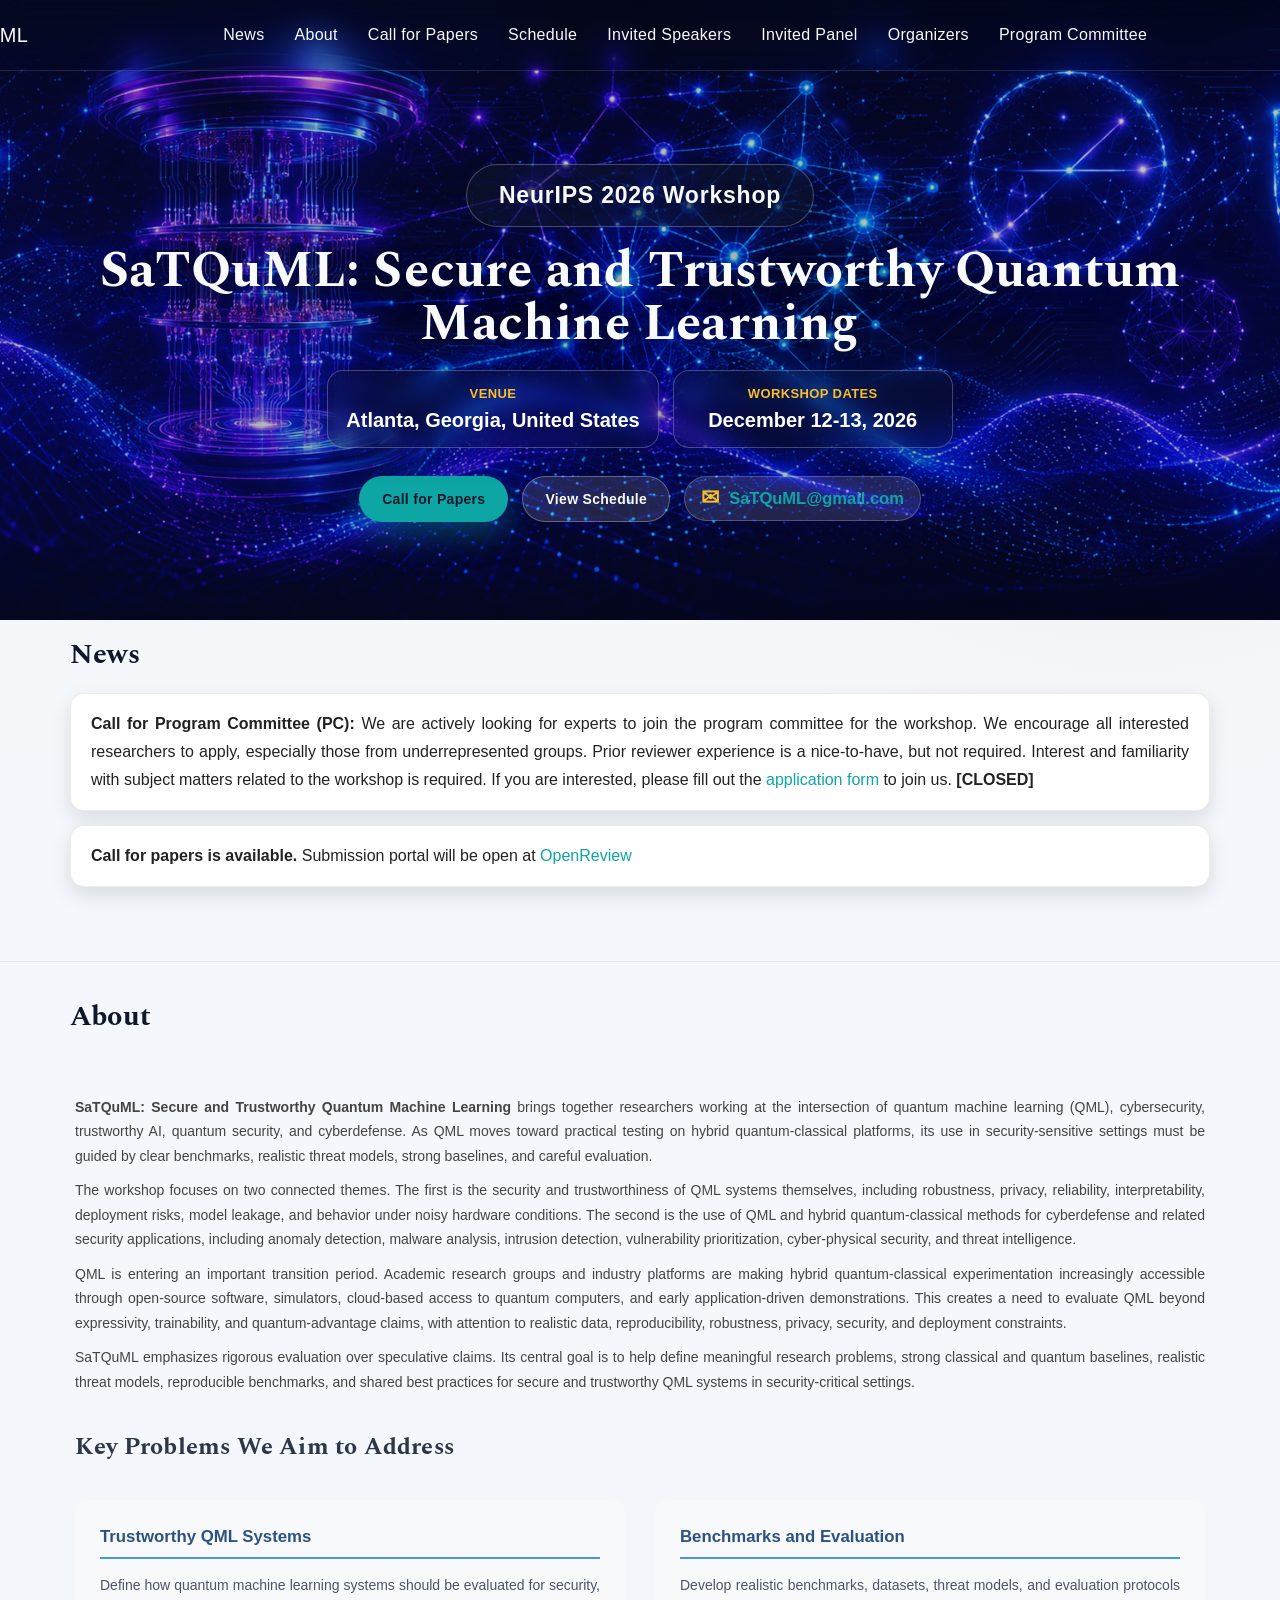
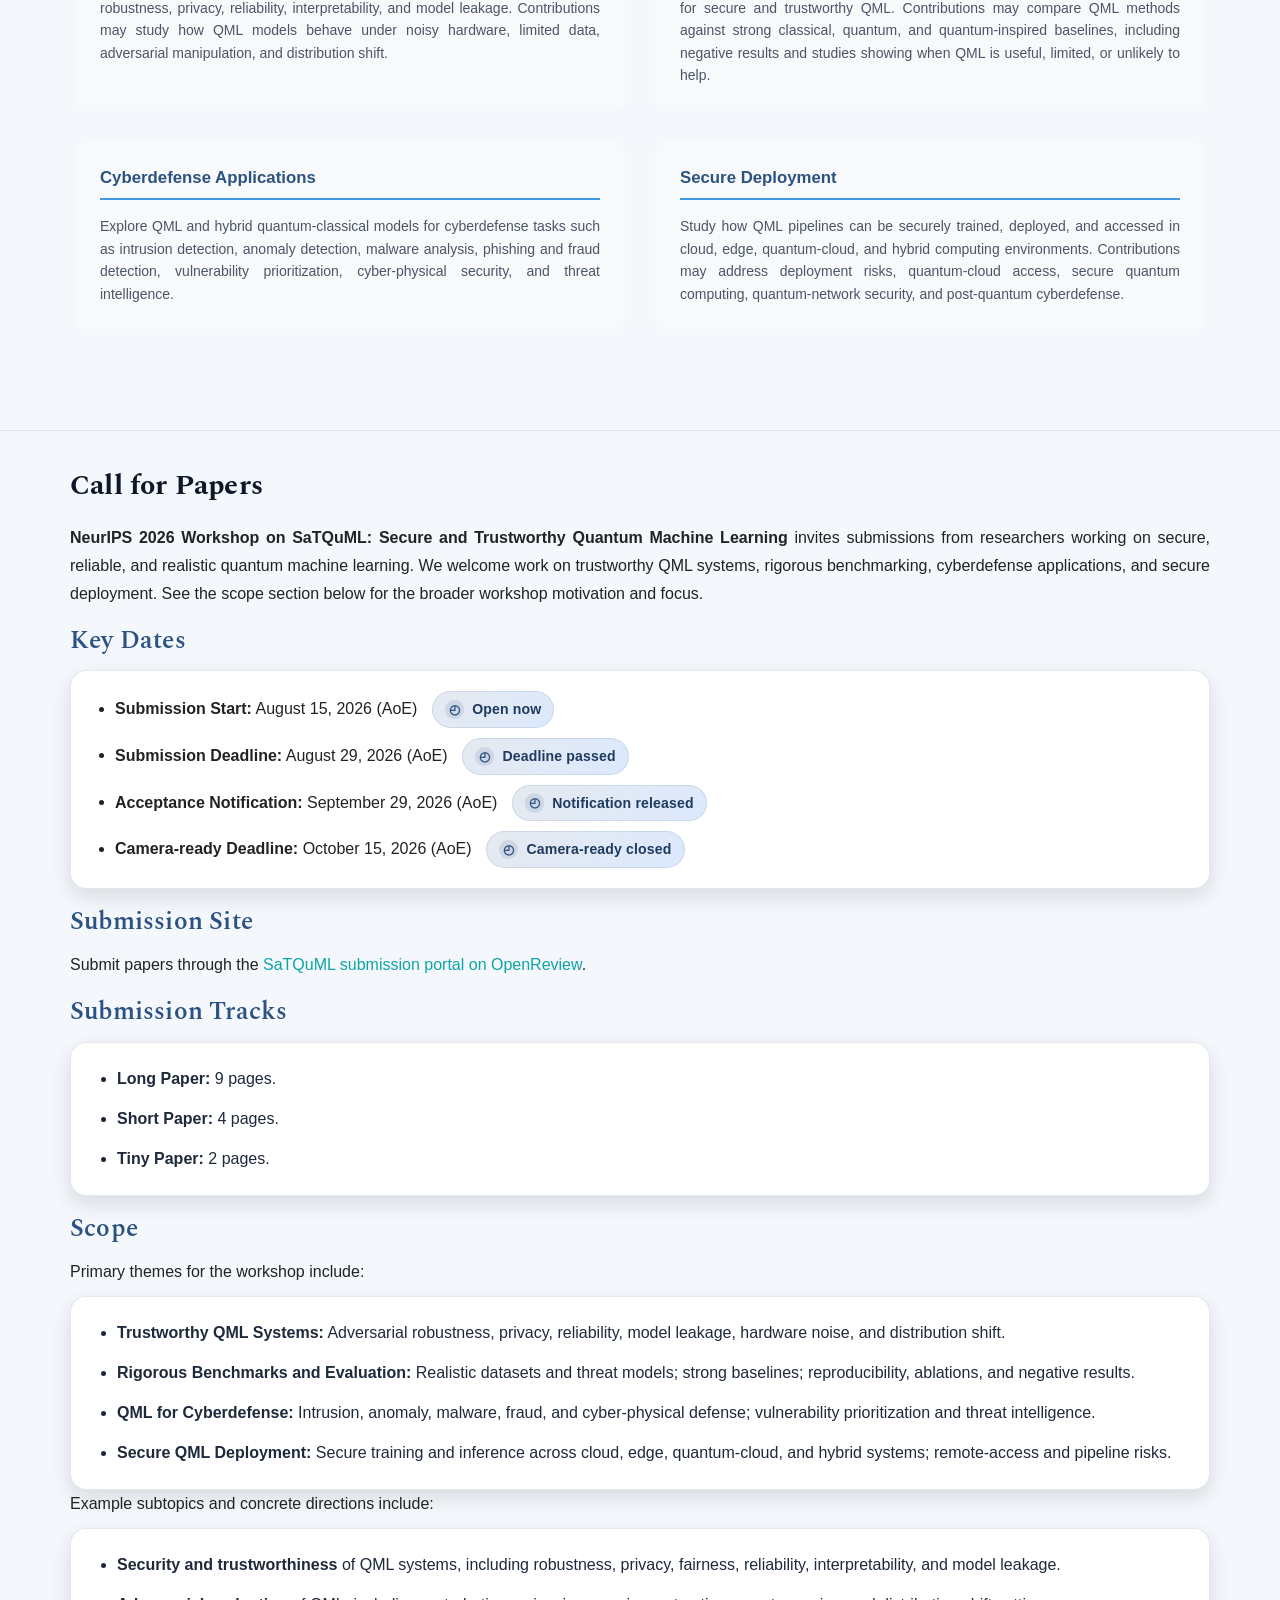
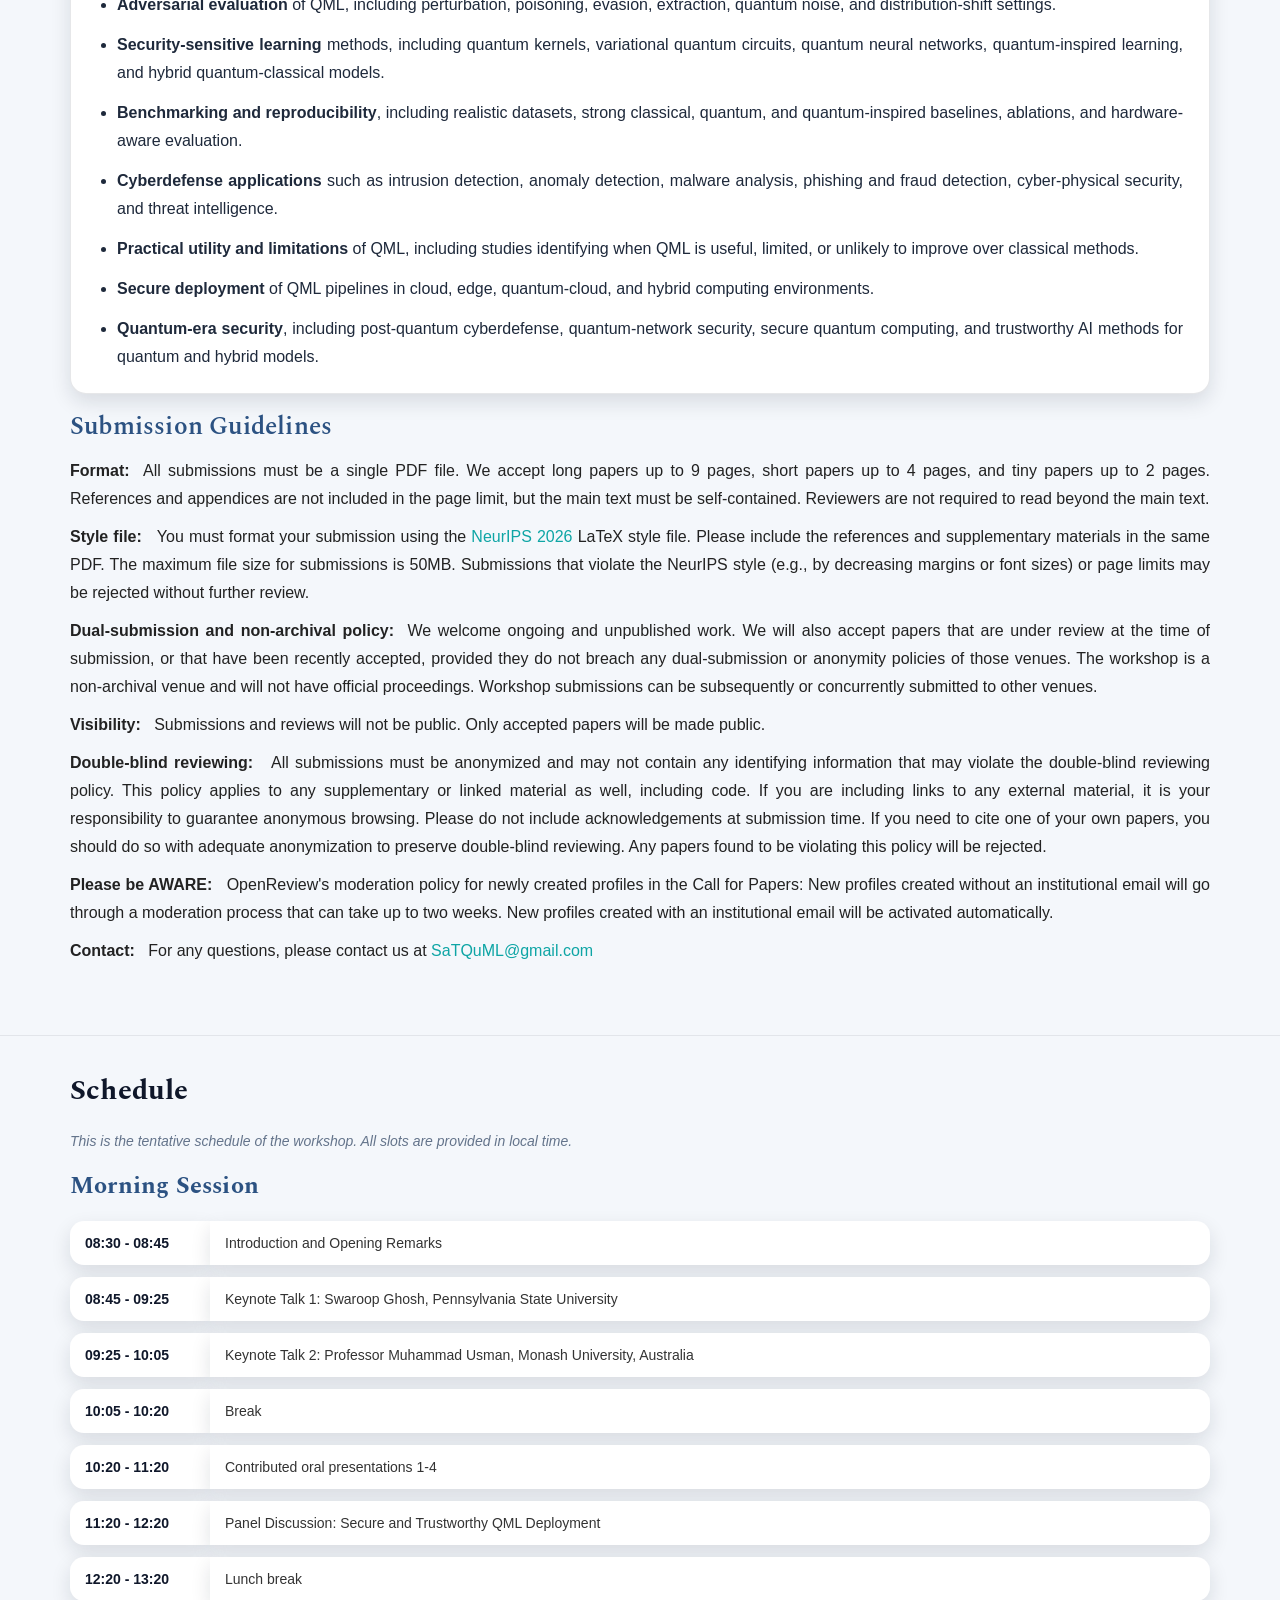
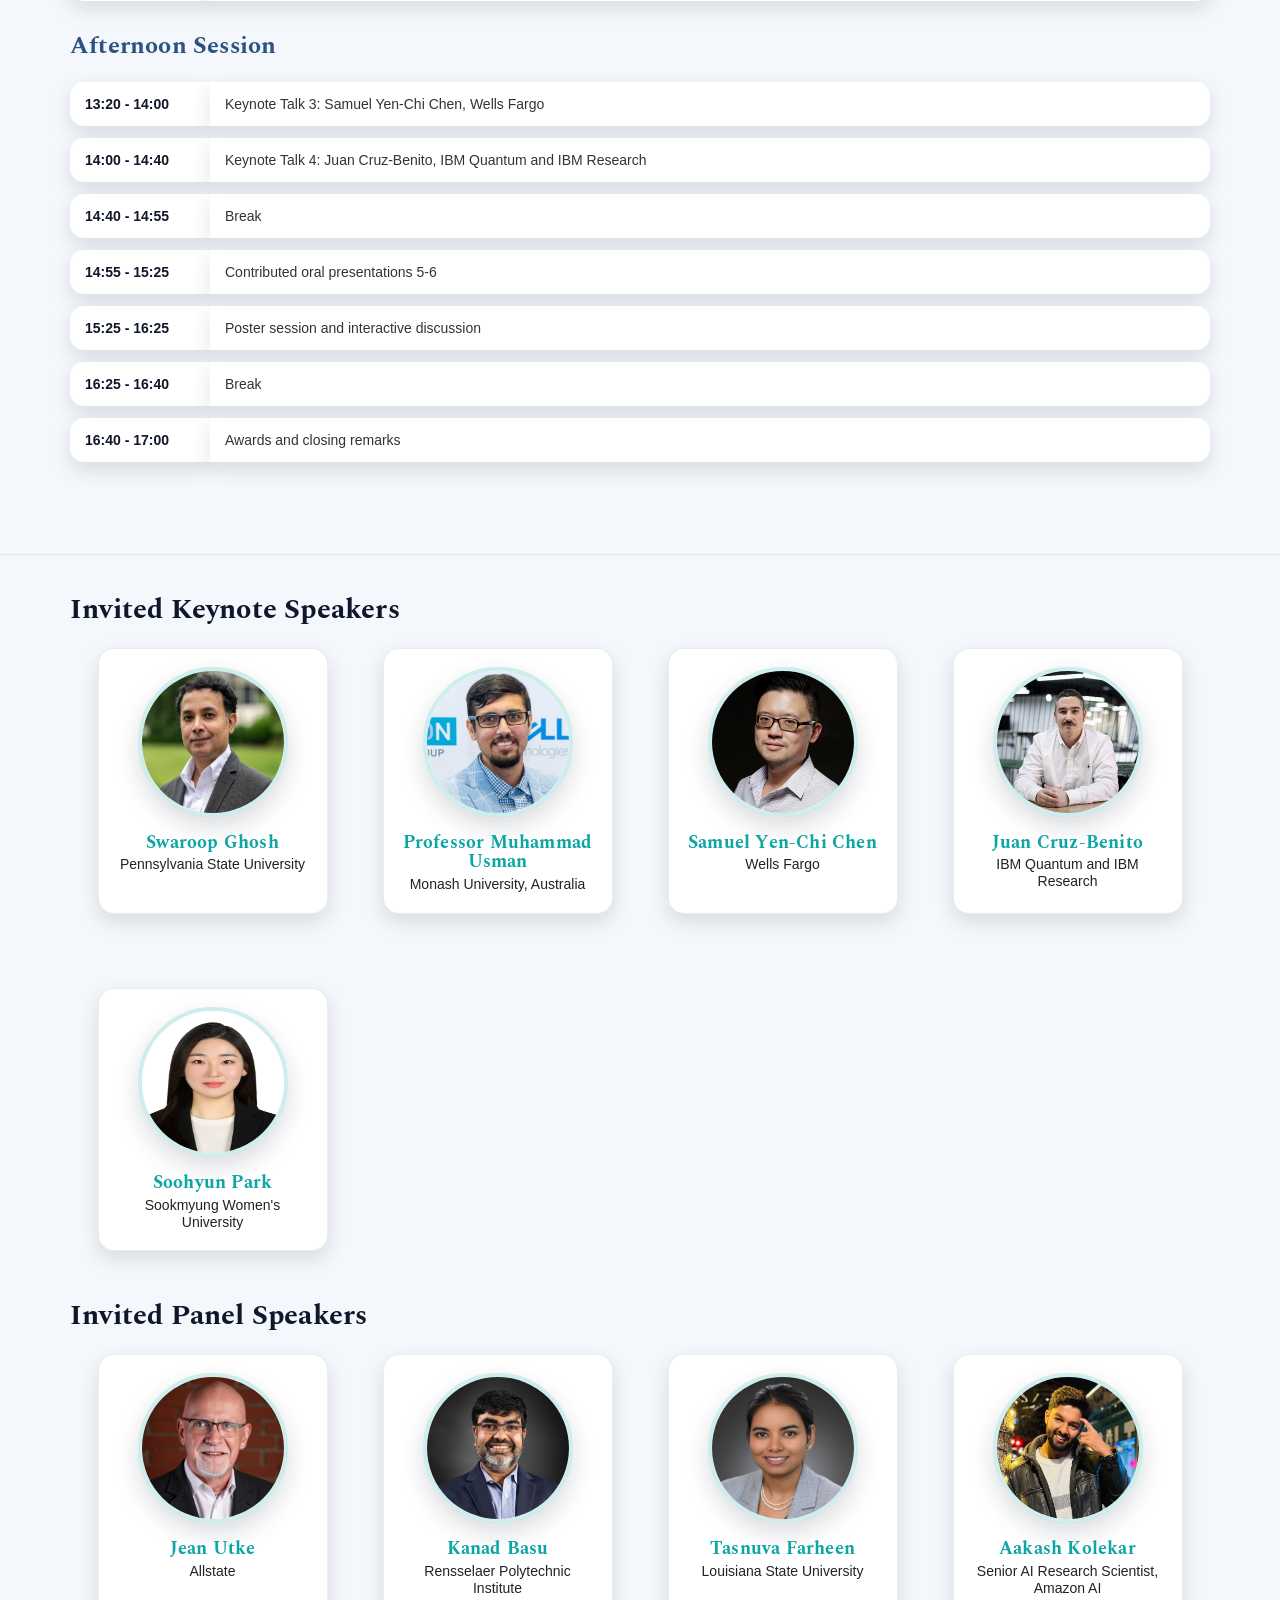
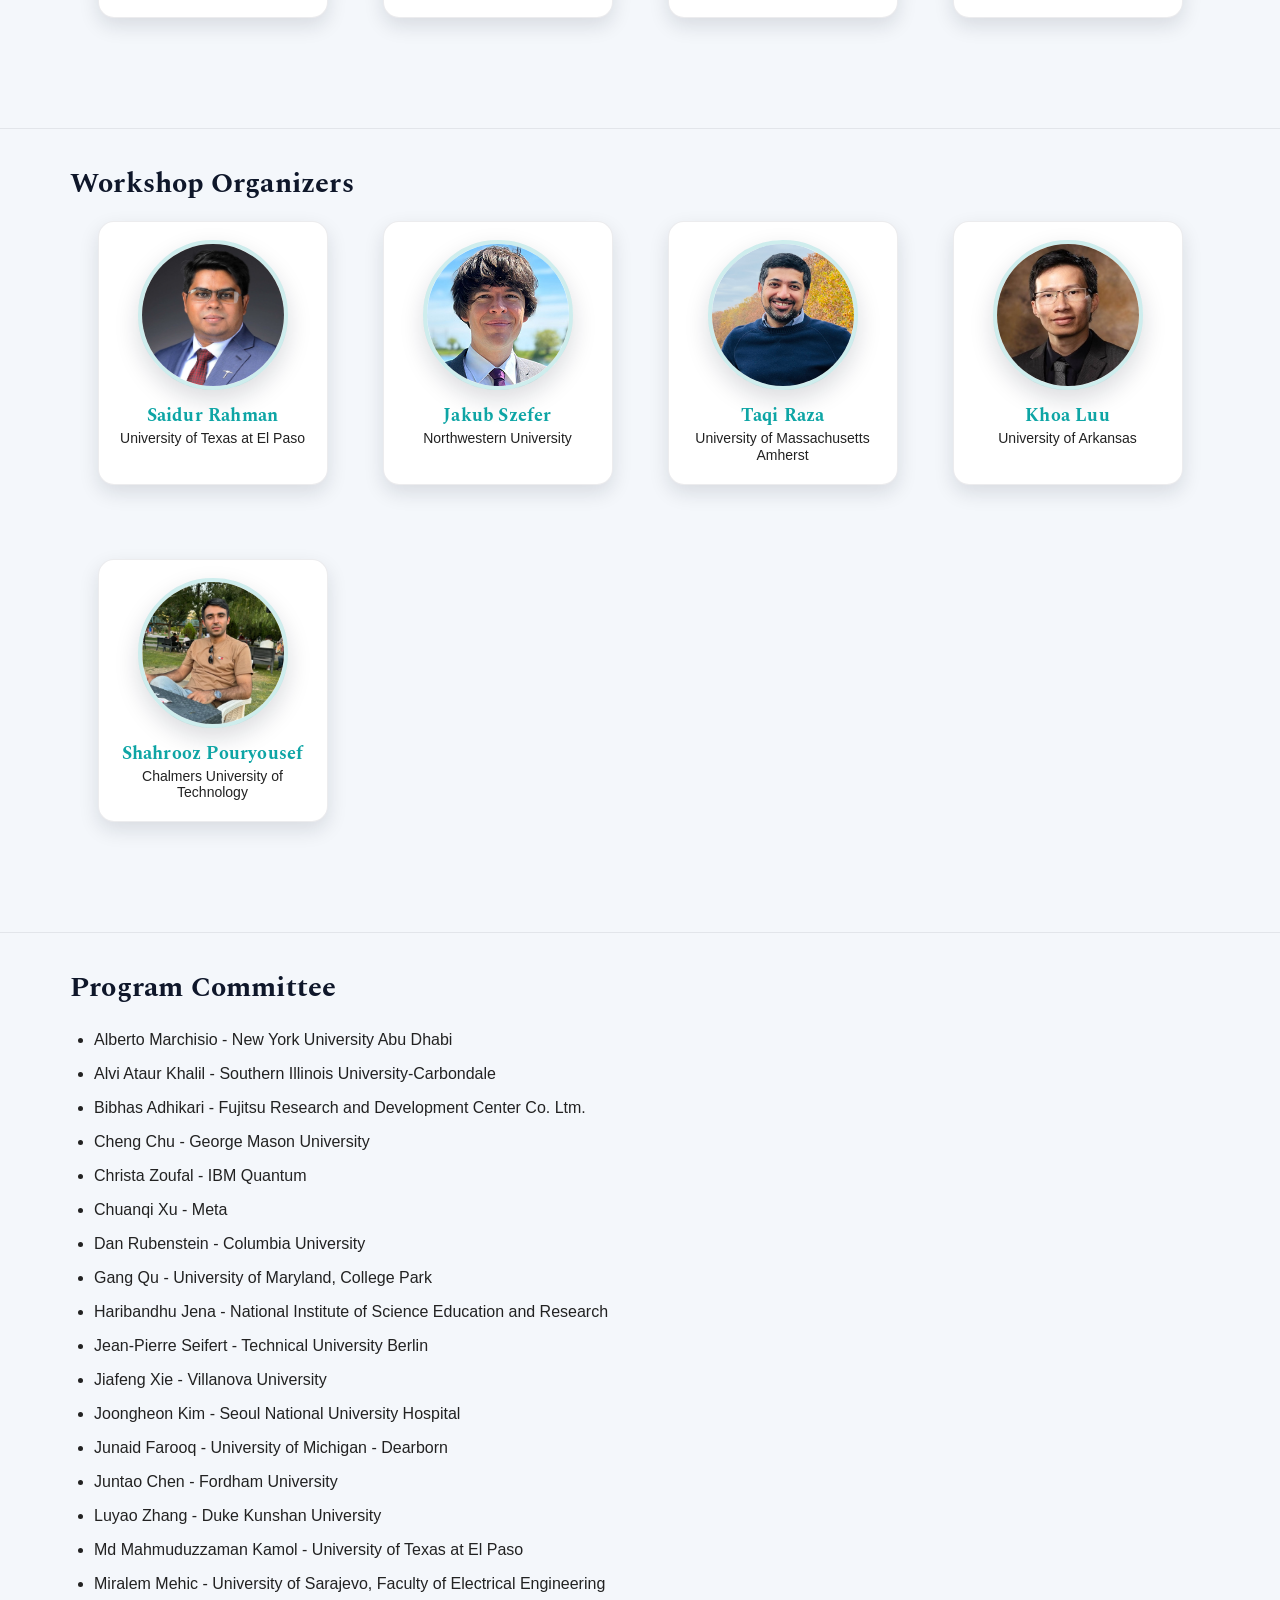
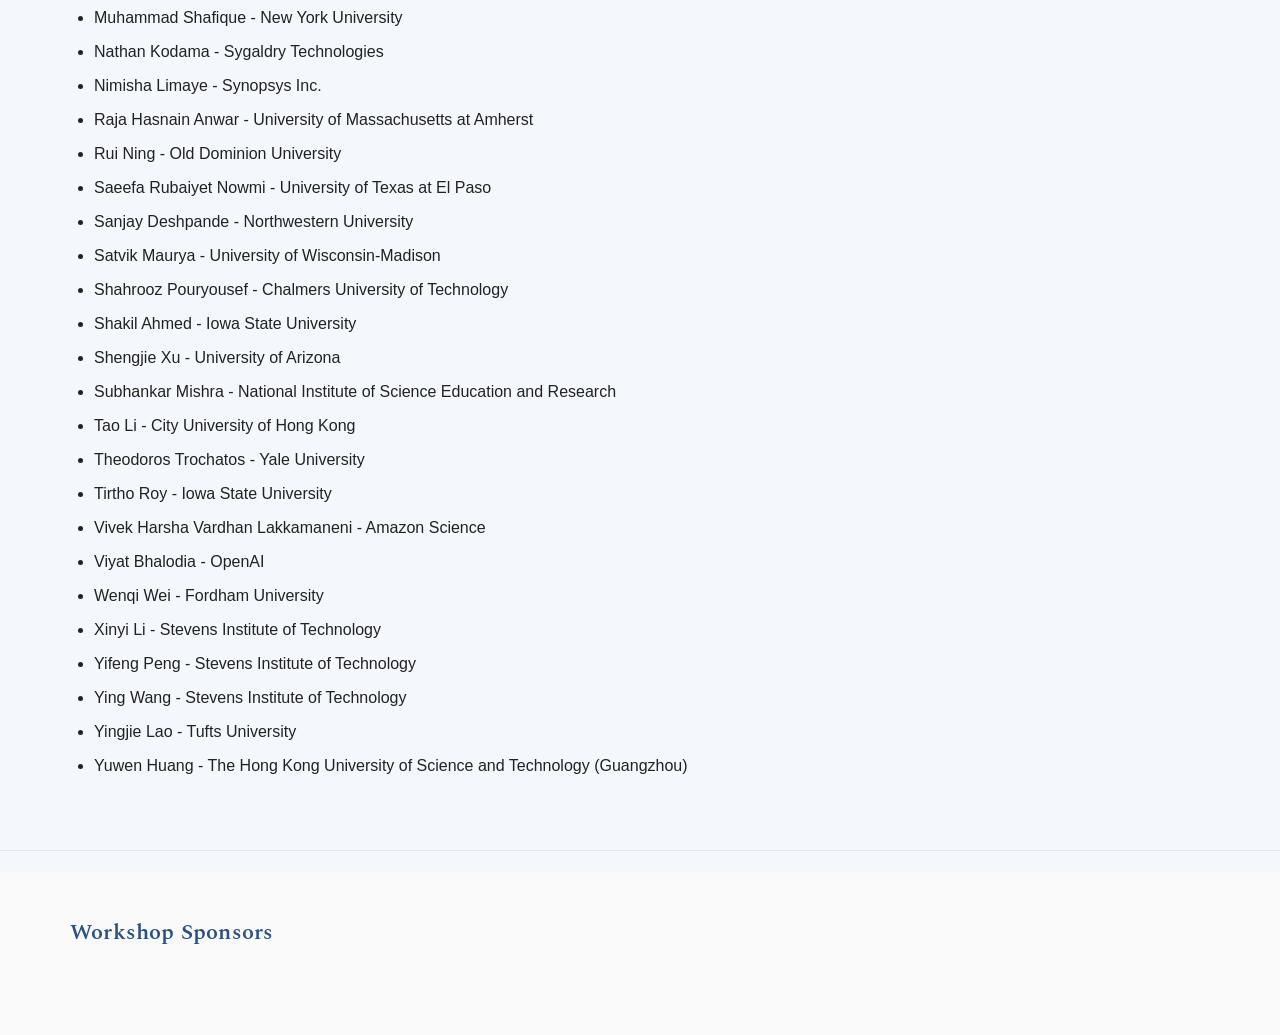
==== commit a9503cf1: "Add Chuanqi Xu to program committee" ====
--- a/index.html
+++ b/index.html
@@ -1315,6 +1315,7 @@
                         <li>Bibhas Adhikari - Fujitsu Research and Development Center Co. Ltm.</li>
                         <li>Cheng Chu - George Mason University</li>
                         <li>Christa Zoufal - IBM Quantum</li>
+                        <li>Chuanqi Xu - Meta</li>
                         <li>Dan Rubenstein - Columbia University</li>
                         <li>Gang Qu - University of Maryland, College Park</li>
                         <li>Haribandhu Jena - National Institute of Science Education and Research</li>
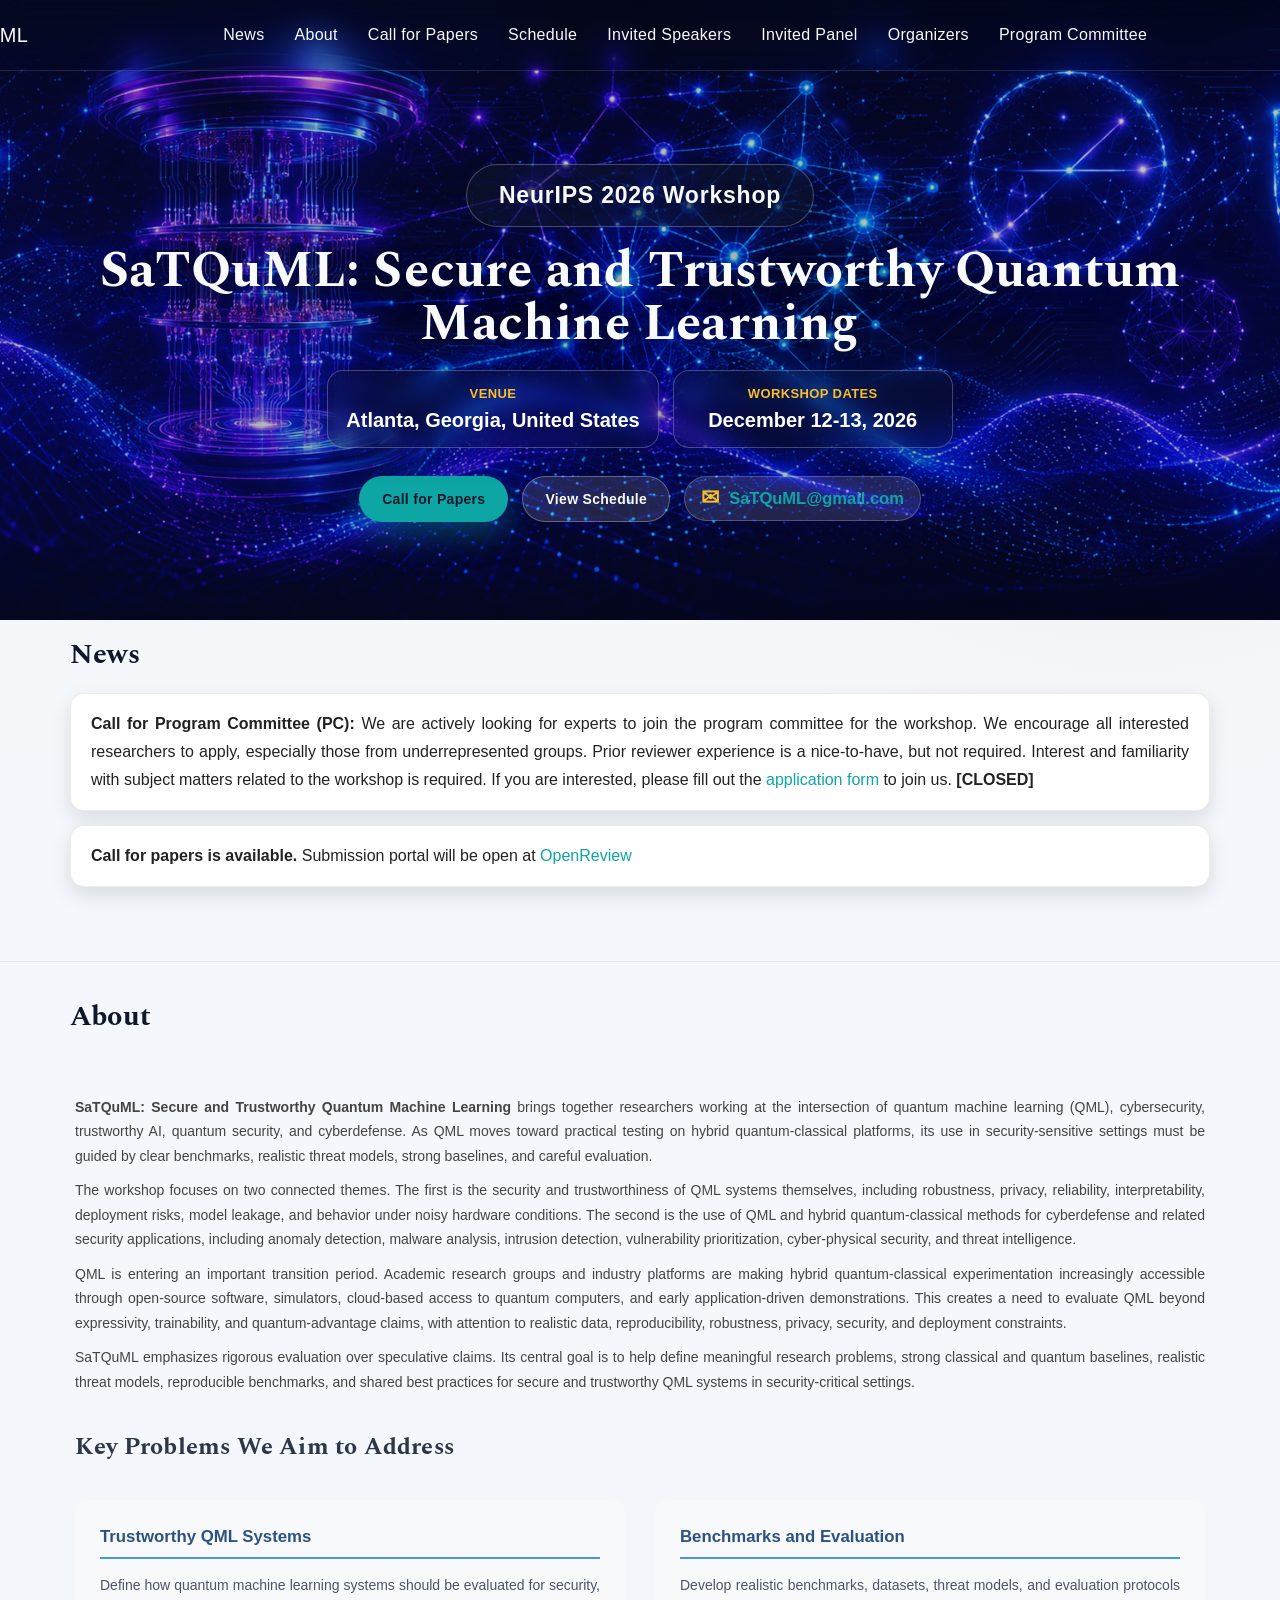
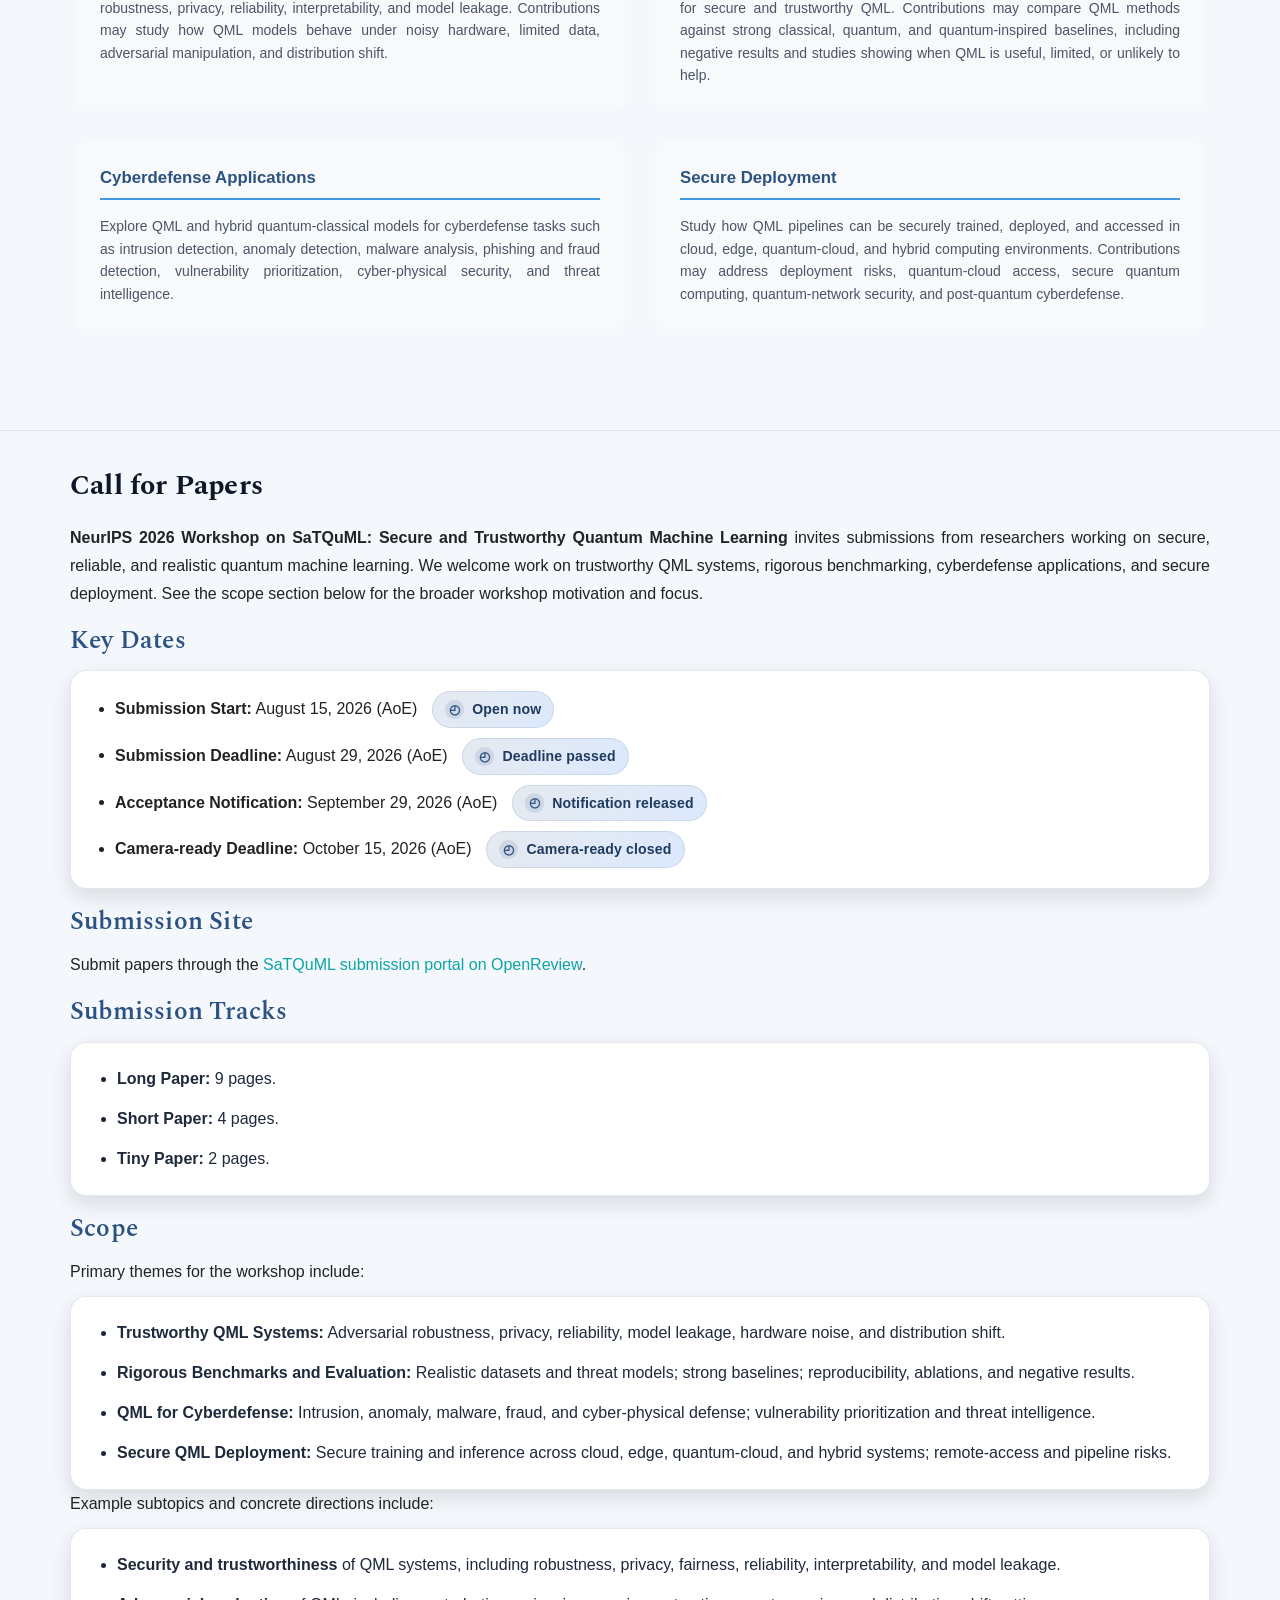
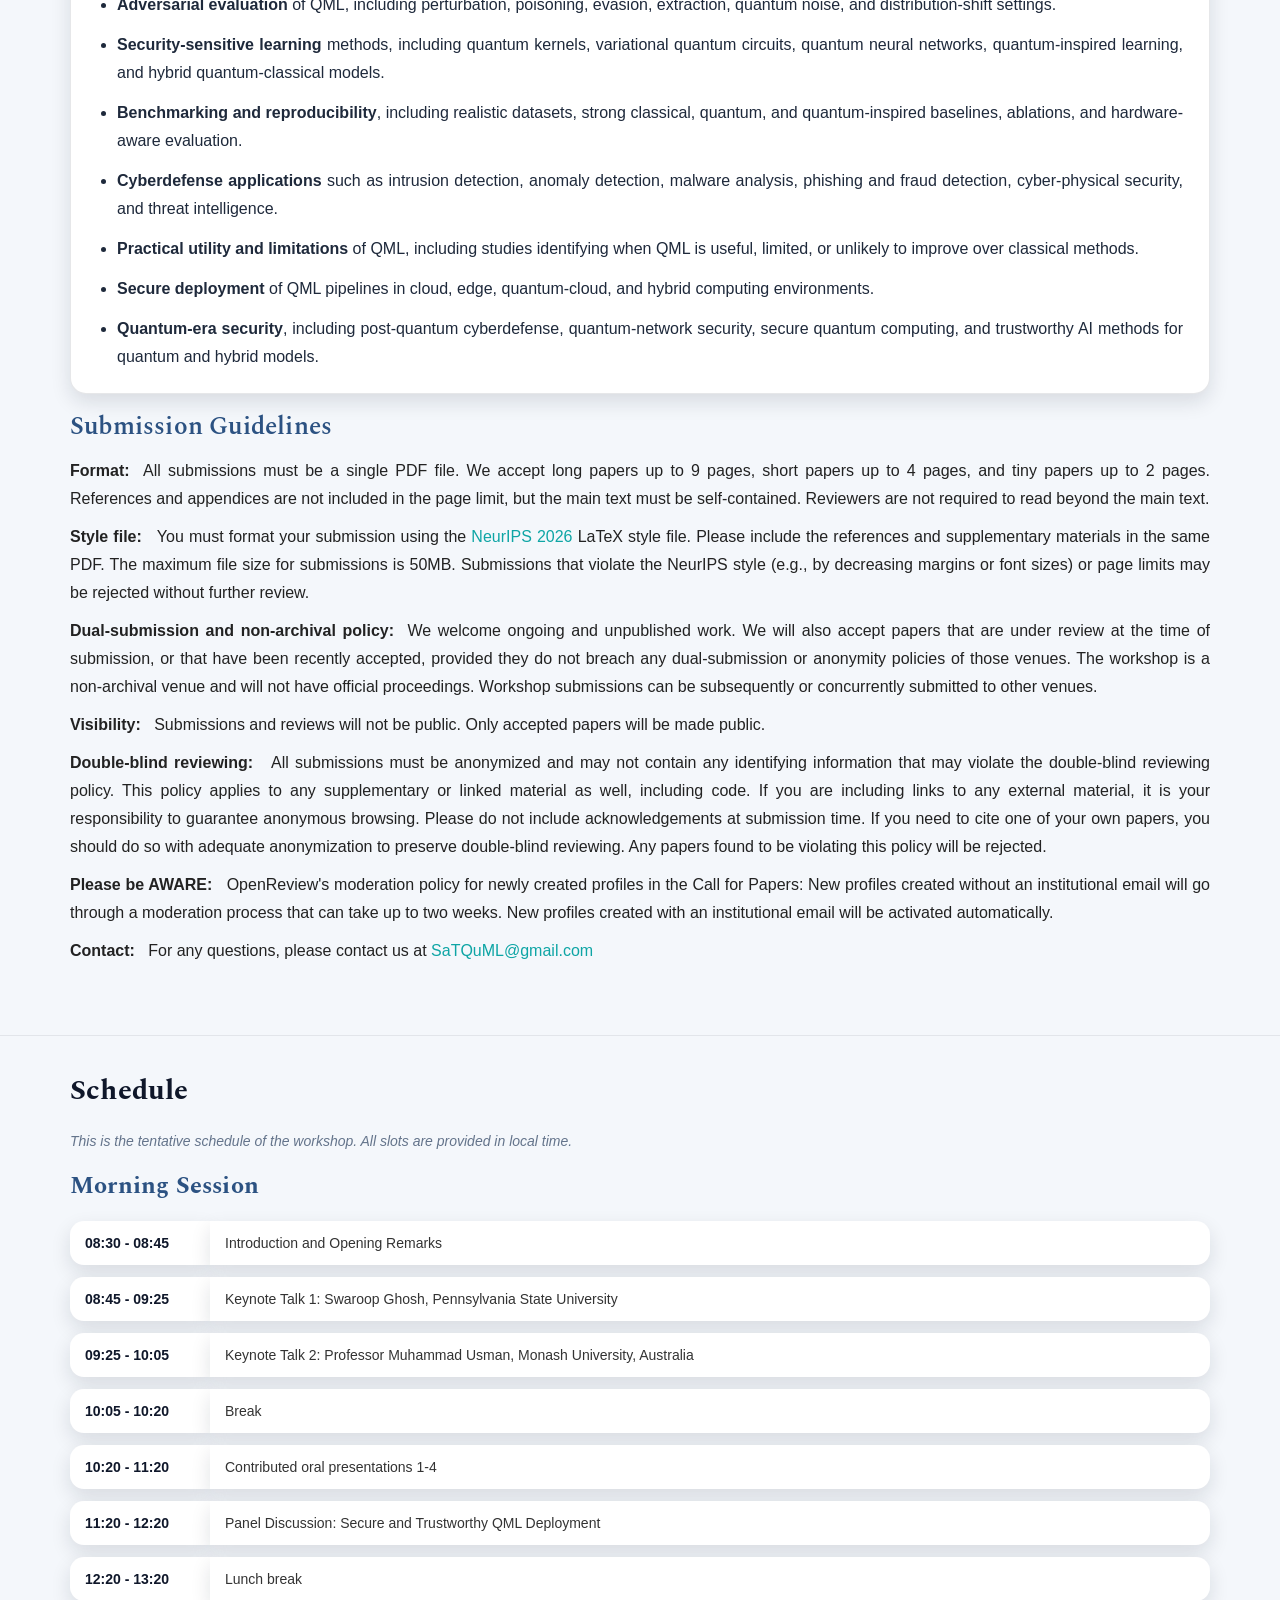
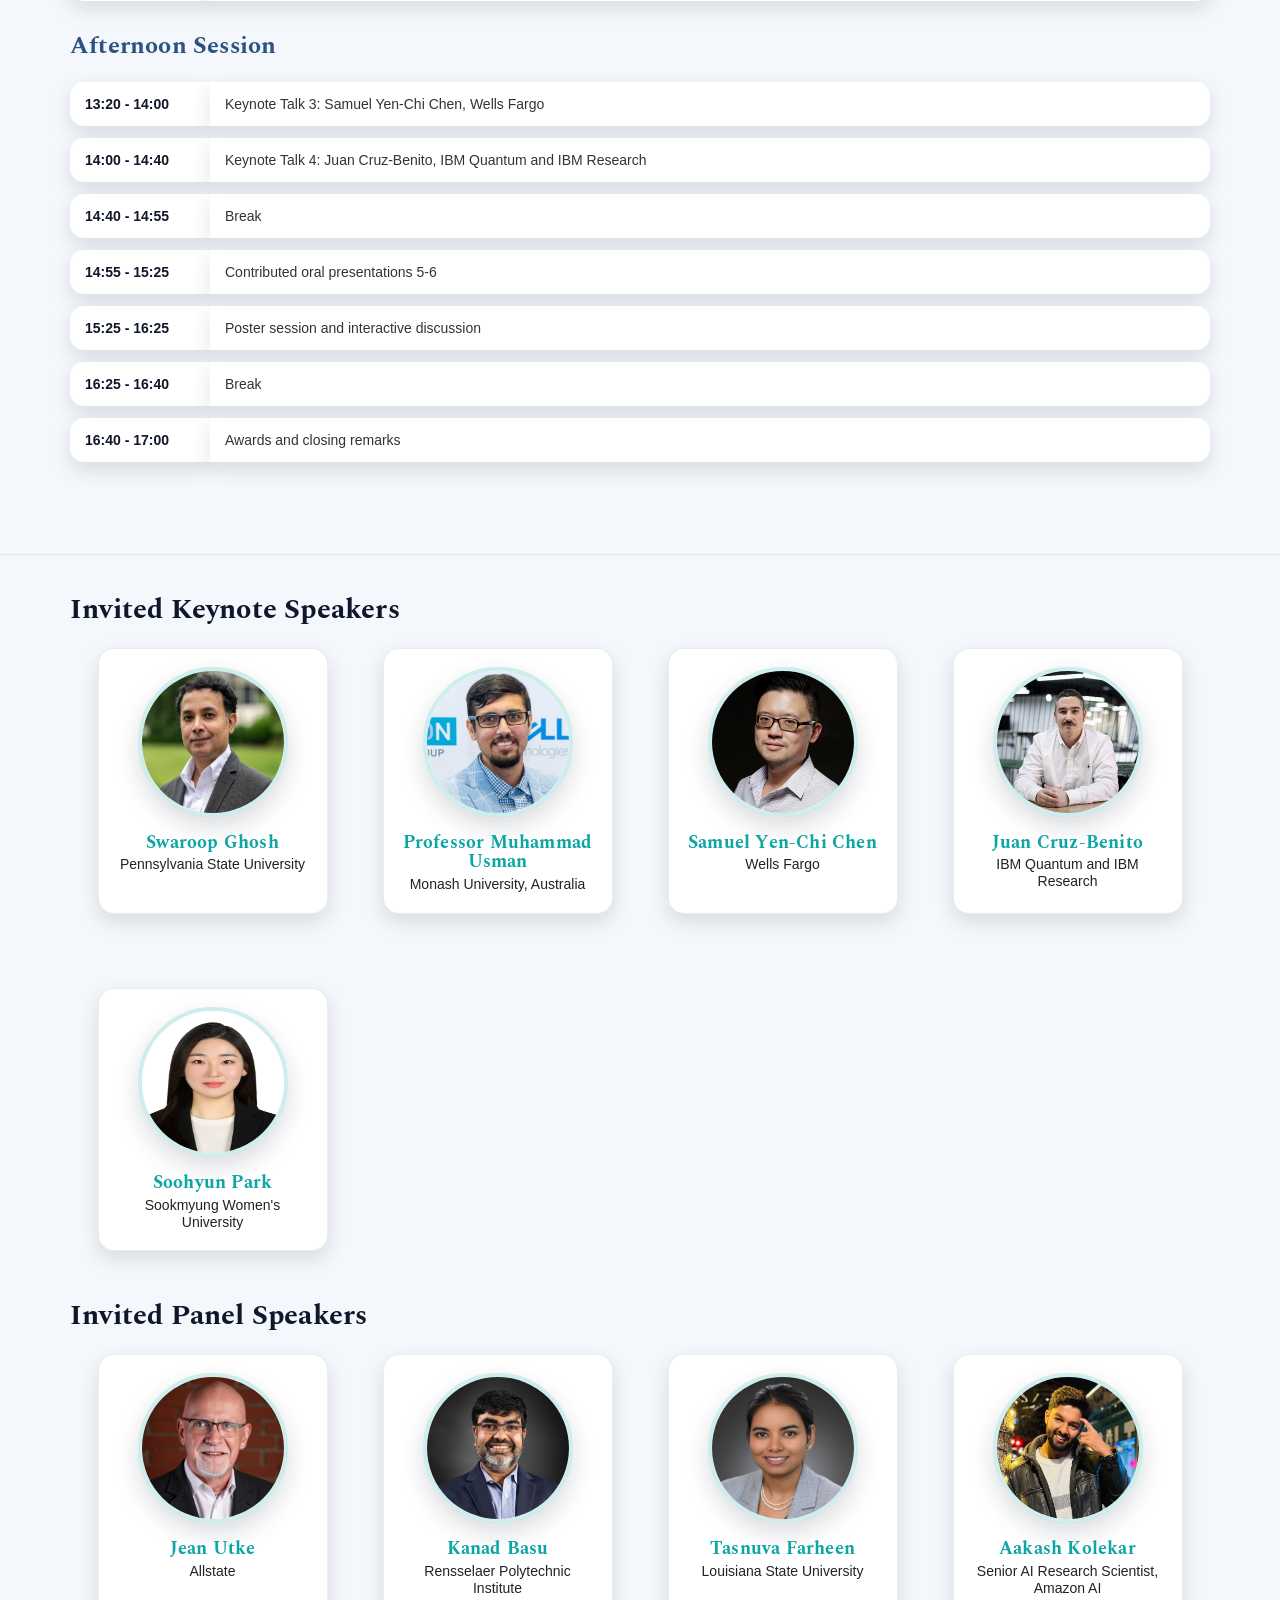
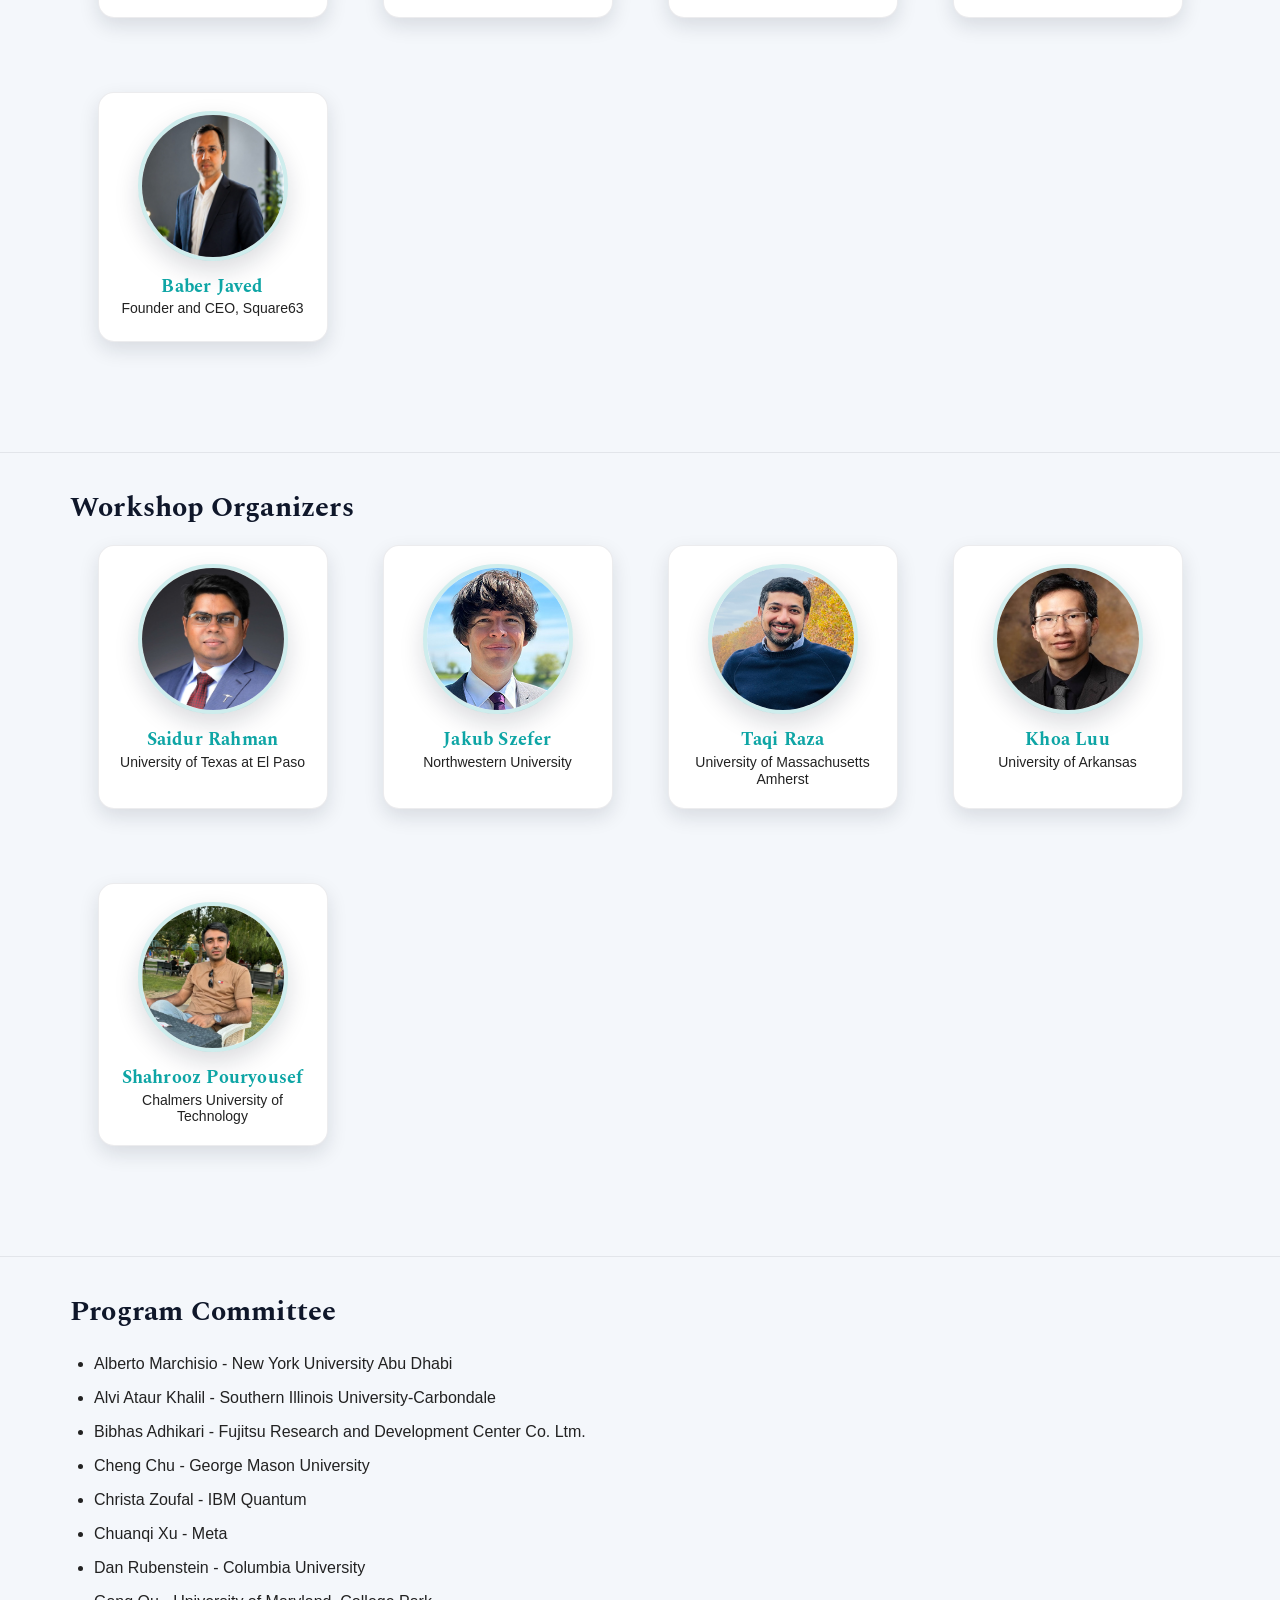
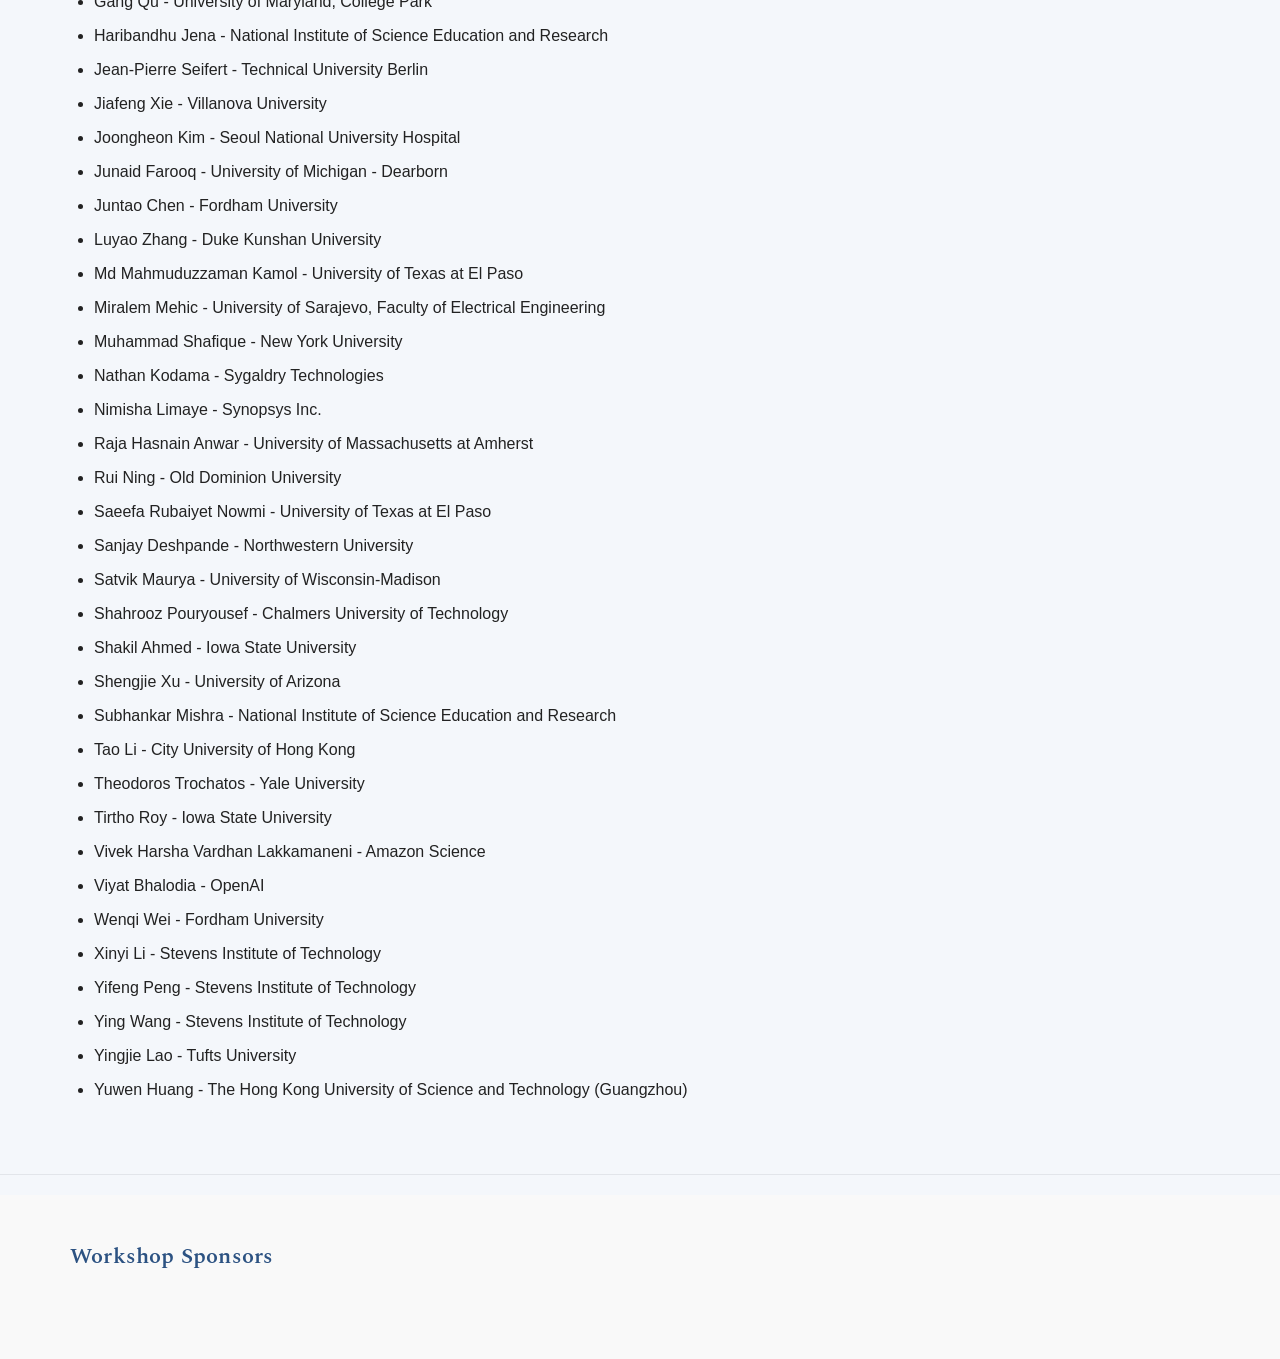
==== commit 01ce11fb: "webpage updated" ====
--- a/index.html
+++ b/index.html
@@ -1134,6 +1134,14 @@
                     <p class="text-muted">Senior AI Research Scientist, Amazon AI</p>
                 </div>
 
+                <div class="team-member">
+                    <img src="./img/Baber-Javed.jpeg" alt="Baber Javed" class="img-responsive img-circle">
+                    <a href="https://www.linkedin.com/in/baberj/">
+                        <h4>Baber Javed</h4>
+                    </a>
+                    <p class="text-muted">Founder and CEO, Square63</p>
+                </div>
+
 
 
                 <!-- <div class="team-member">
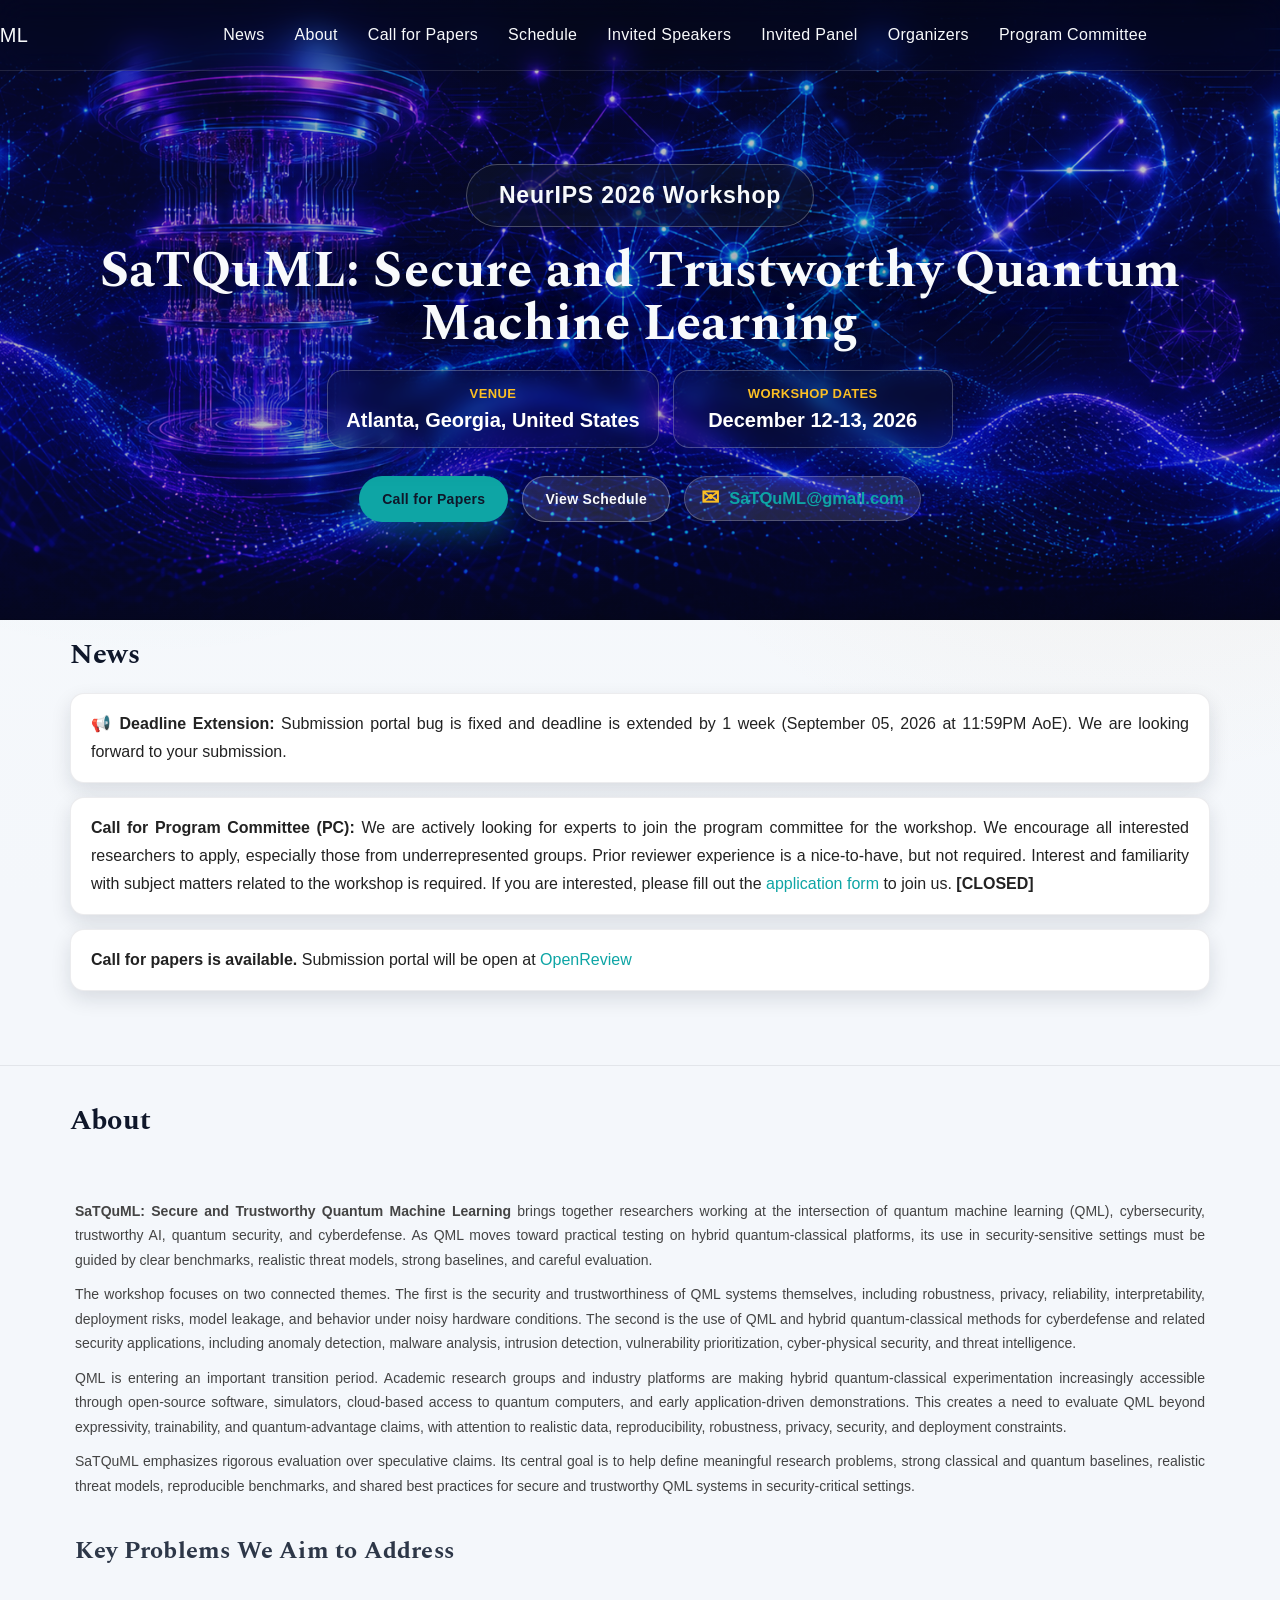
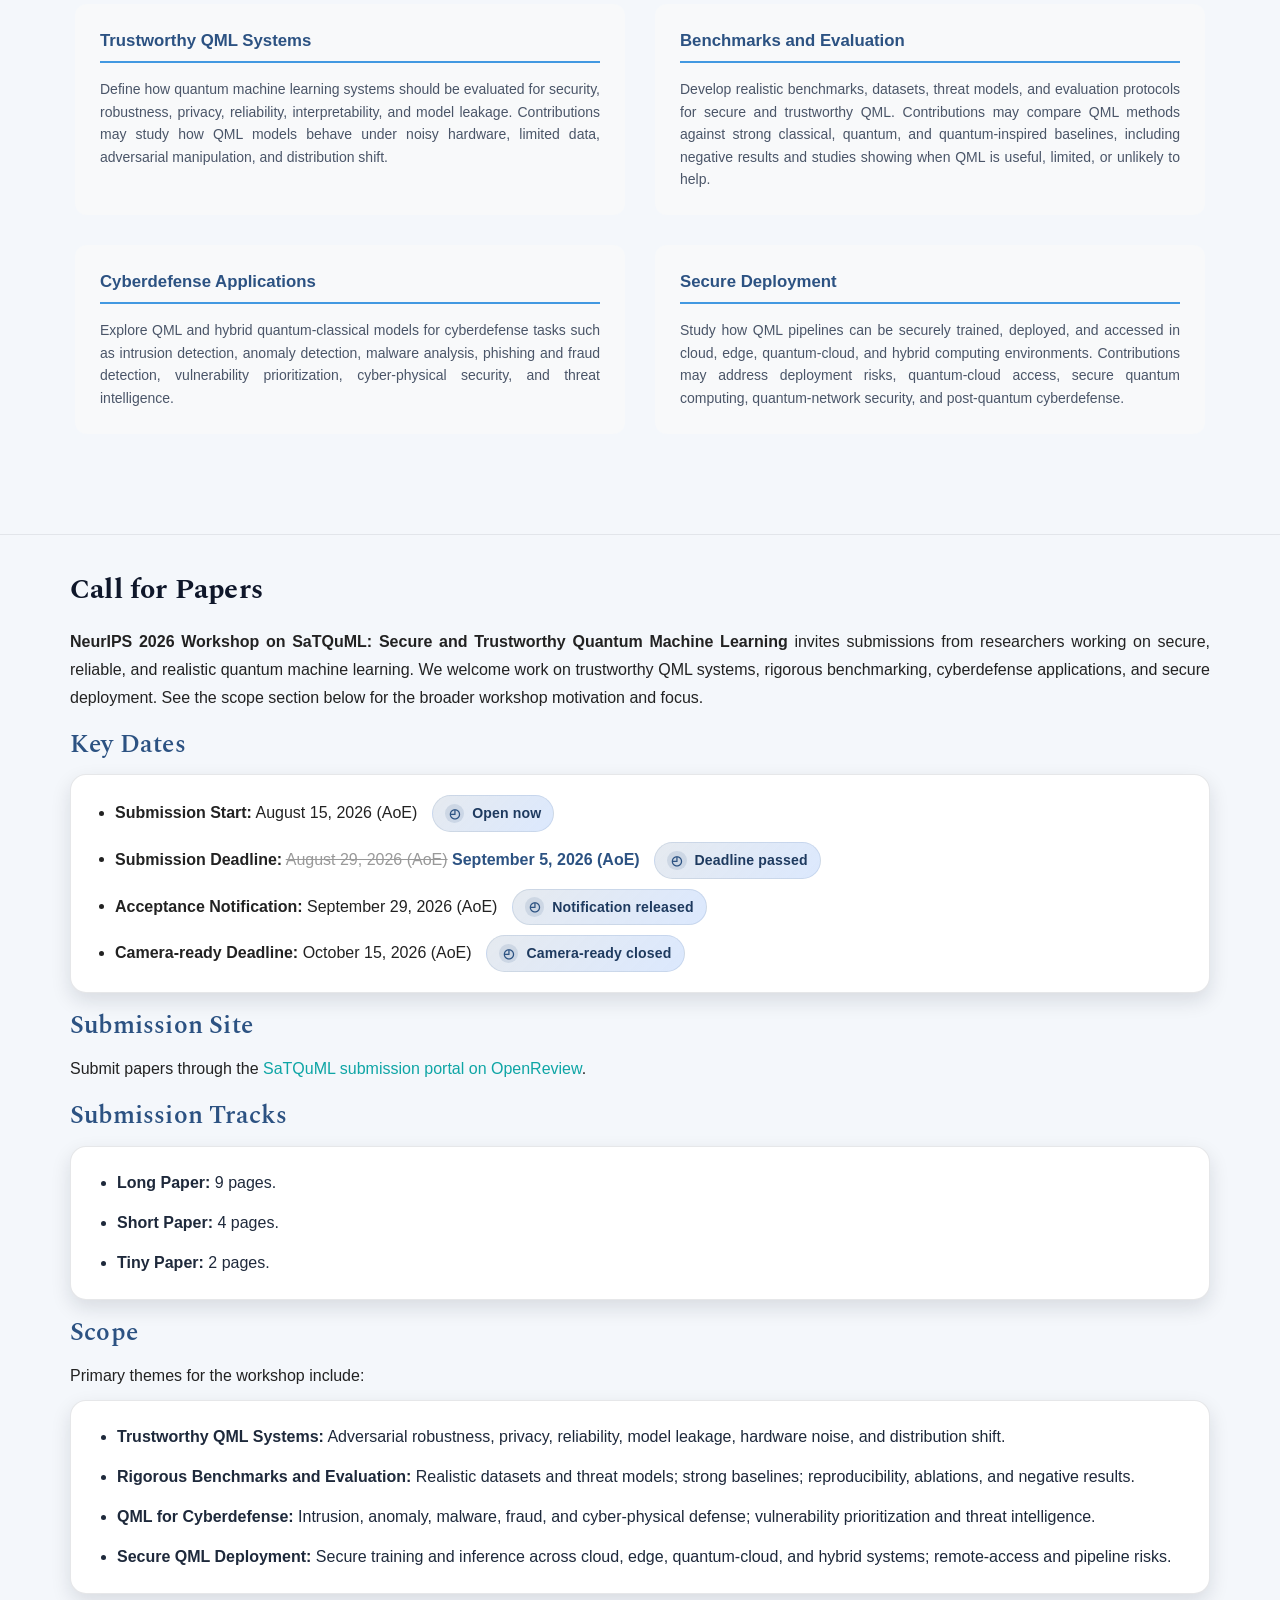
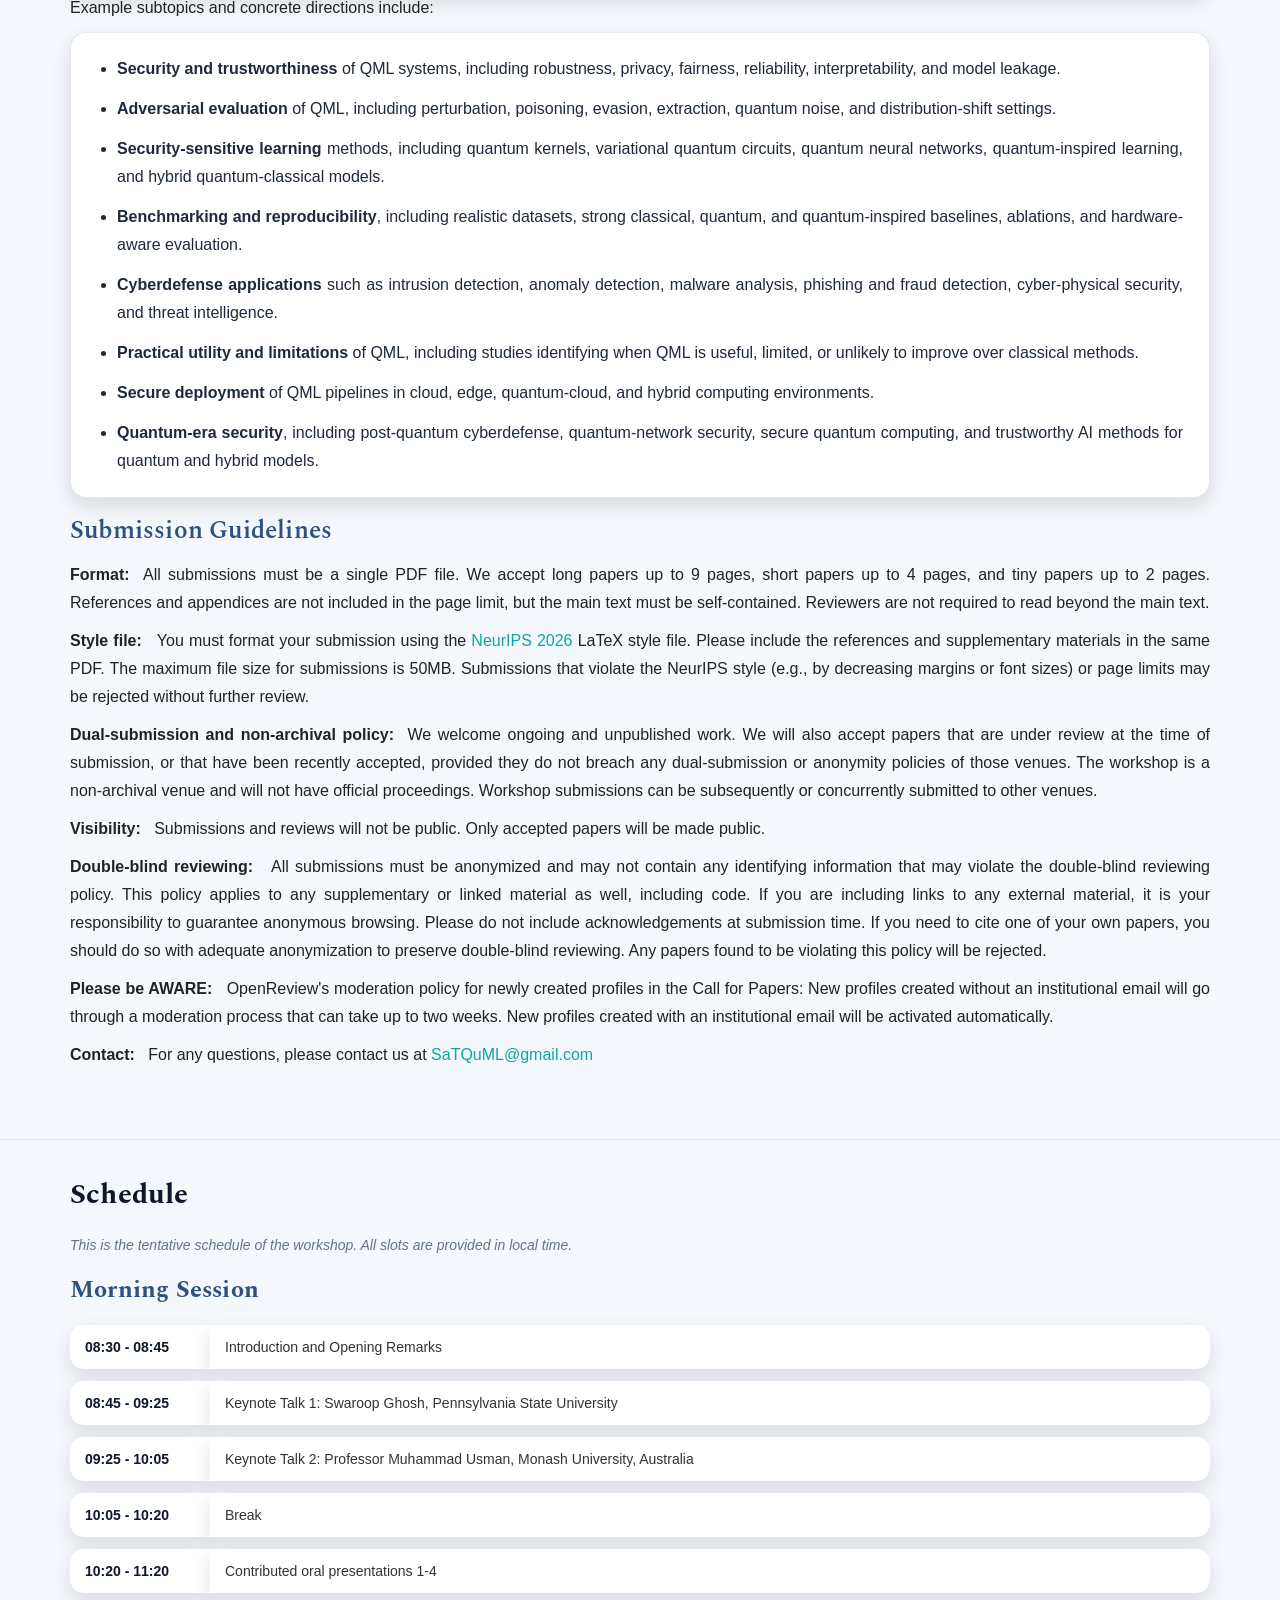
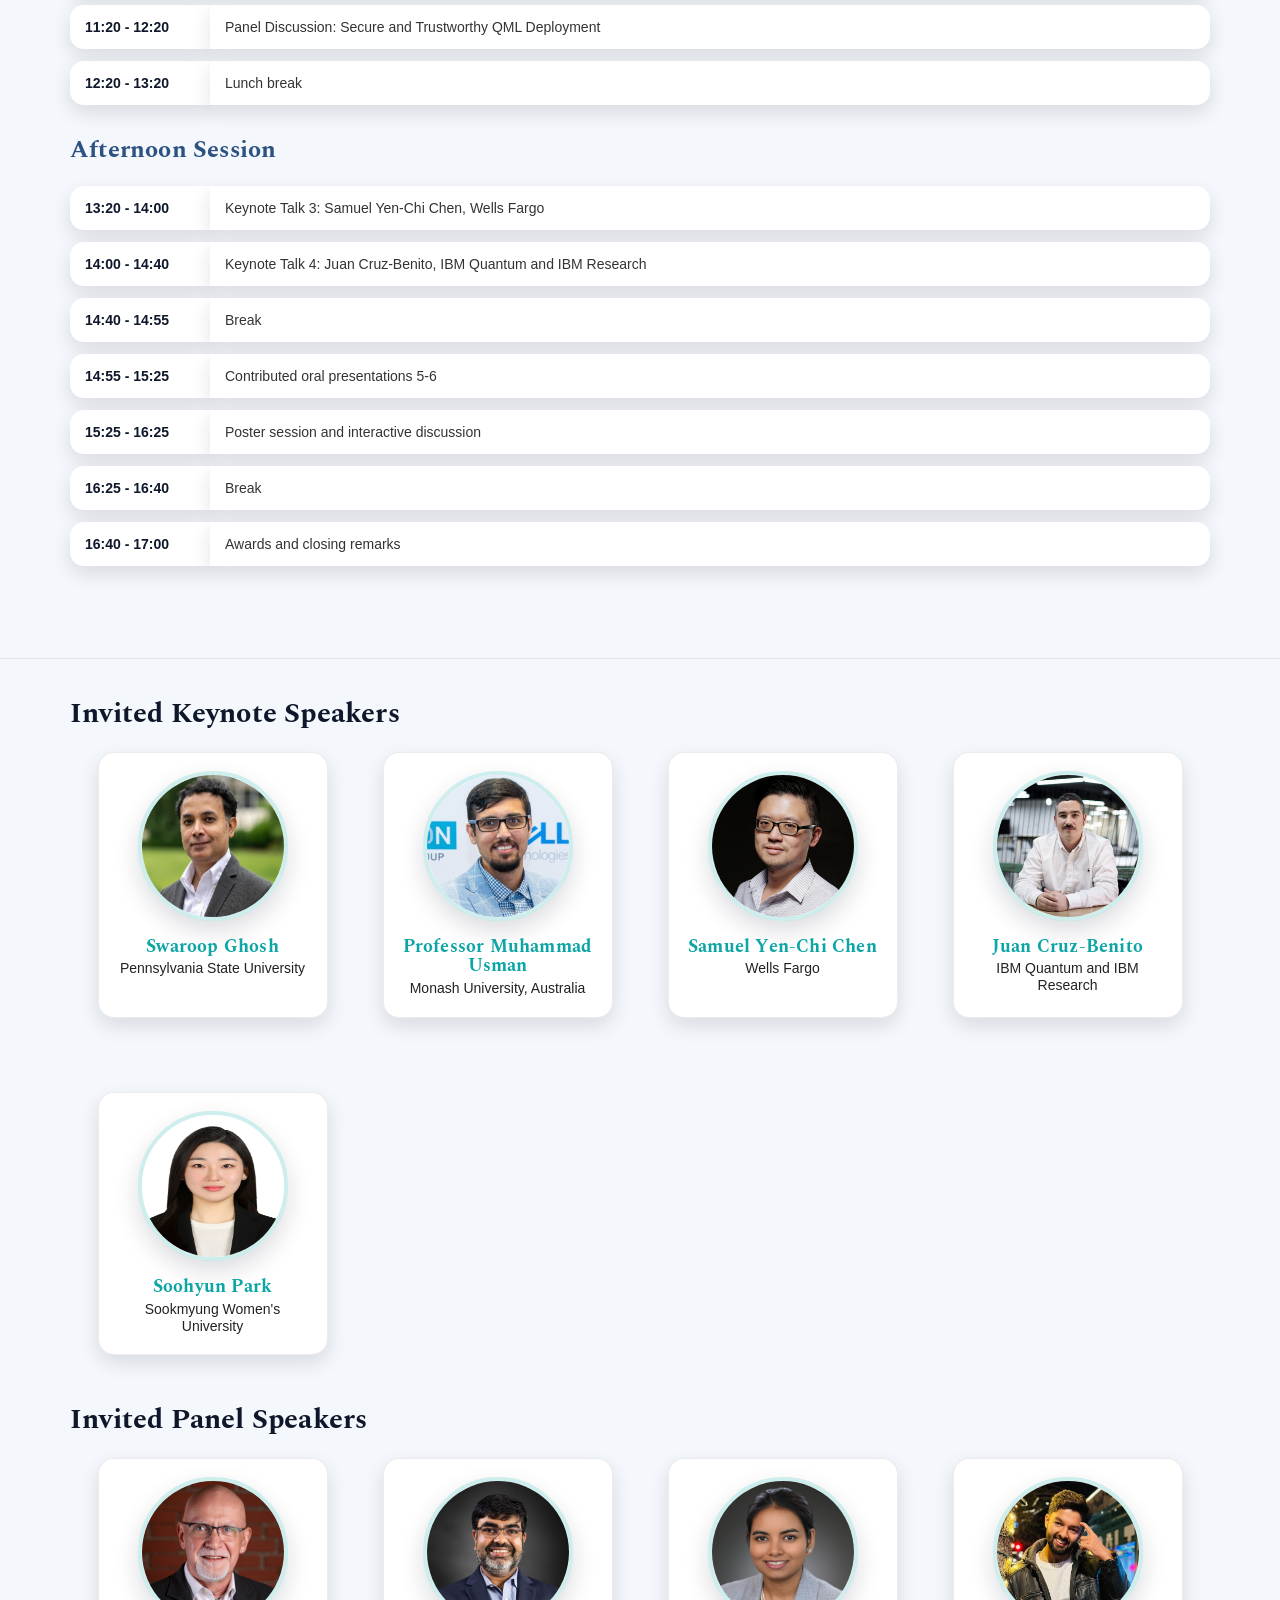
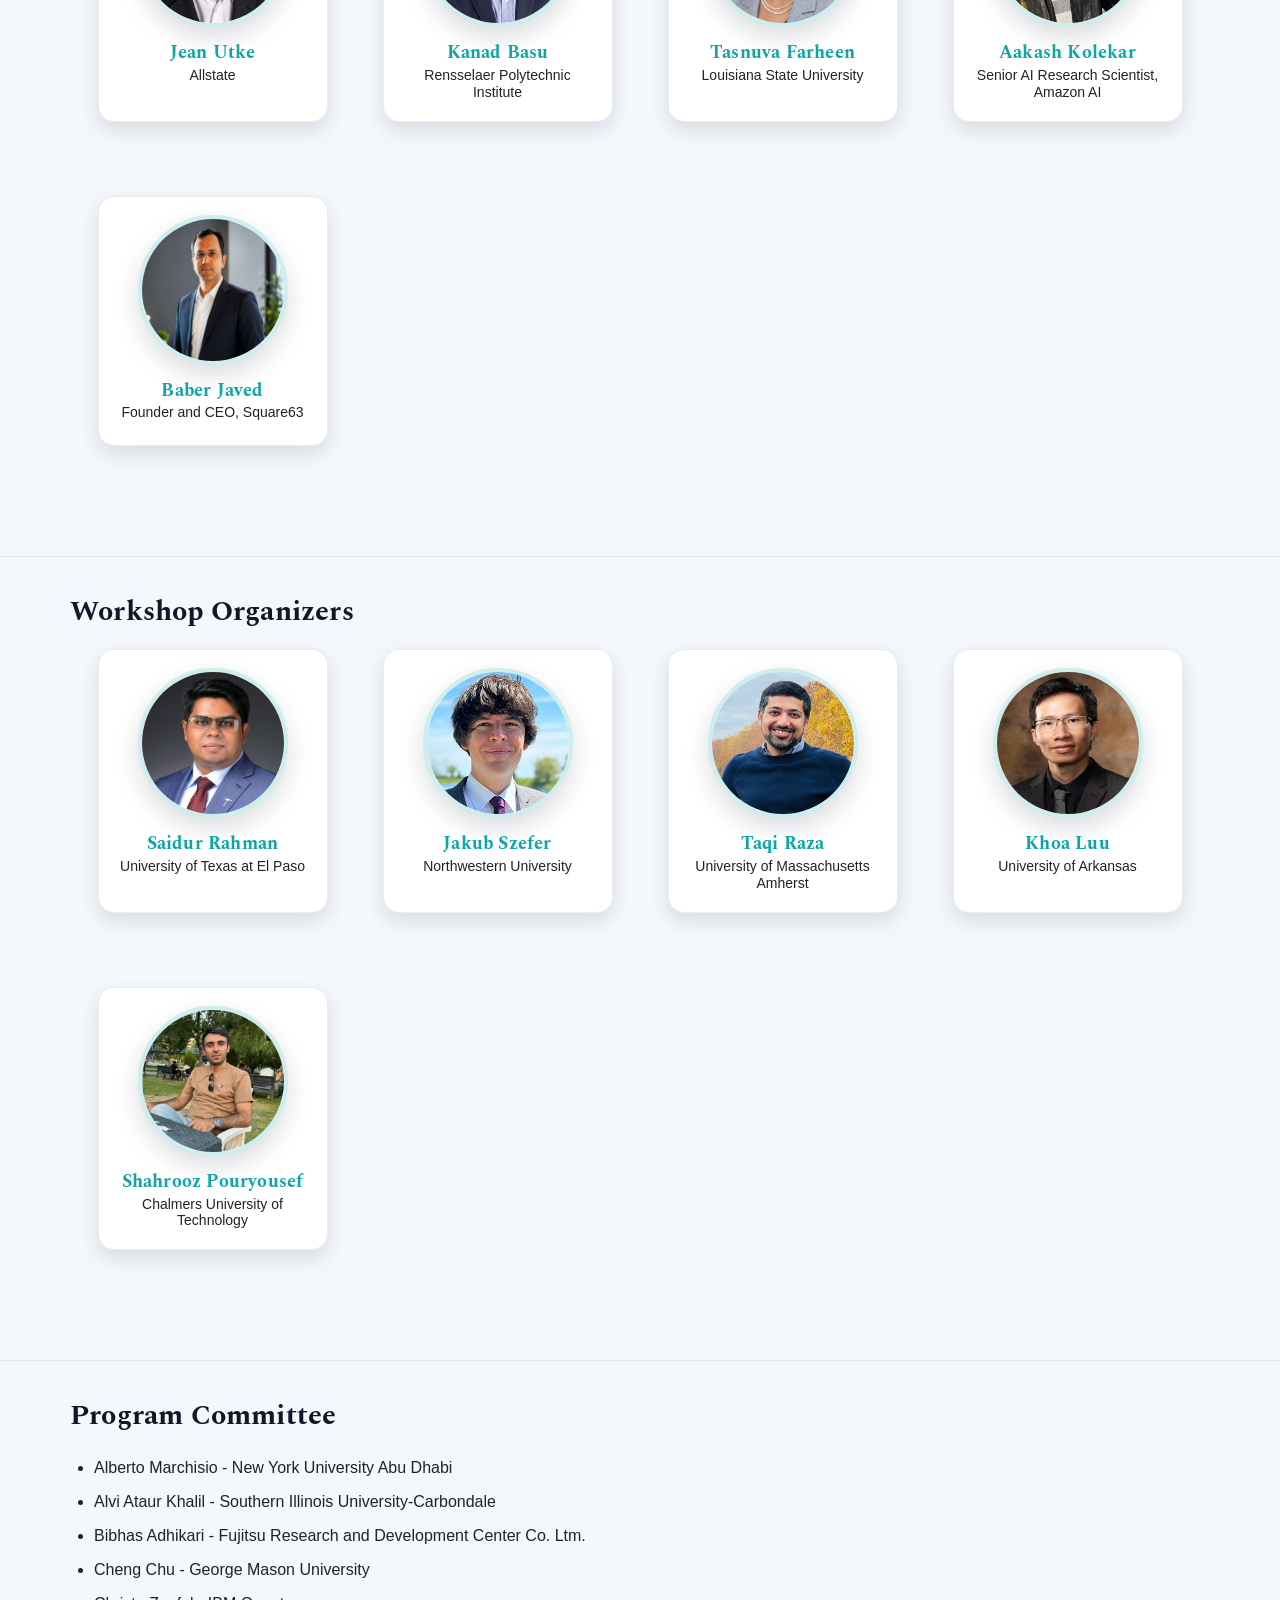
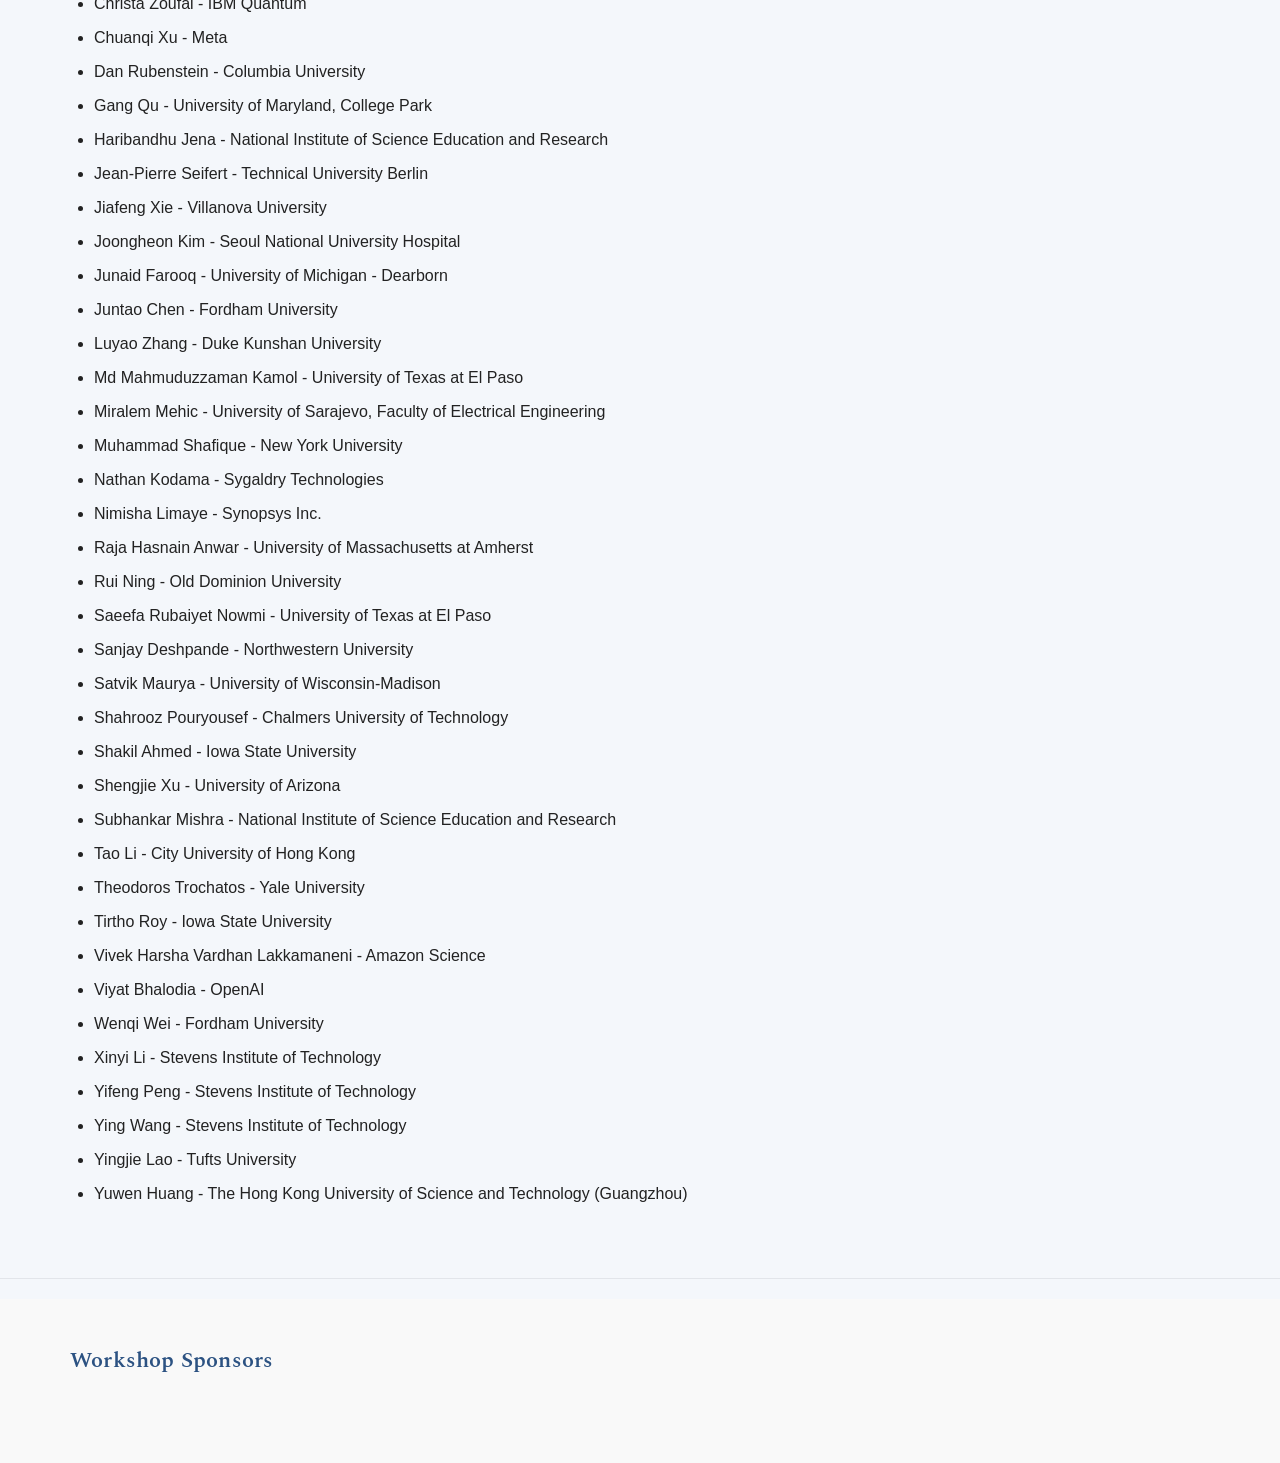
==== commit 8ff12f90: "webpage updated" ====
--- a/index.html
+++ b/index.html
@@ -328,6 +328,11 @@
             <div class="row text-justify">
                 <div class="col-md-12">
                     <ul class="large text-muted modern-list">
+                        <li>
+                            <span style="font-weight: bold;">📢 Deadline Extension:</span> Submission portal bug is
+                            fixed and deadline is extended by 1 week (September 05, 2026 at 11:59PM AoE). We are looking
+                            forward to your submission.
+                        </li>
                         <!-- <li>
                             <span style="font-weight: bold;">Best Paper:</span> M1: Towards Scalable Test-Time Compute
                             with Mamba Reasoning Models, Junxiong Wang, Wen-Ding Li, Daniele Paliotta, Daniel Ritter,
@@ -352,6 +357,7 @@
                                 style="font-weight: bold;">September 8, 2025 (AoE)</span>.
                         </li>
                     -->
+
                         <li>
                             <span style="font-weight: bold;">Call for Program Committee (PC):</span> We are actively
                             looking
@@ -560,8 +566,9 @@
                                         </li>
                                         <li>
                                             <span style="font-weight: bold;">Submission Deadline:</span>
-                                            August 29, 2026 (AoE)
-                                            <span class="deadline-countdown" data-deadline="2026-08-29T23:59:00-12:00"
+                                            <s style="color: #999;">August 29, 2026 (AoE)</s> <strong
+                                                style="color: #2c5282;">September 5, 2026 (AoE)</strong>
+                                            <span class="deadline-countdown" data-deadline="2026-09-05T23:59:00-12:00"
                                                 data-label="Time remaining" data-state-text="Deadline passed"></span>
                                         </li>
                                         <li>
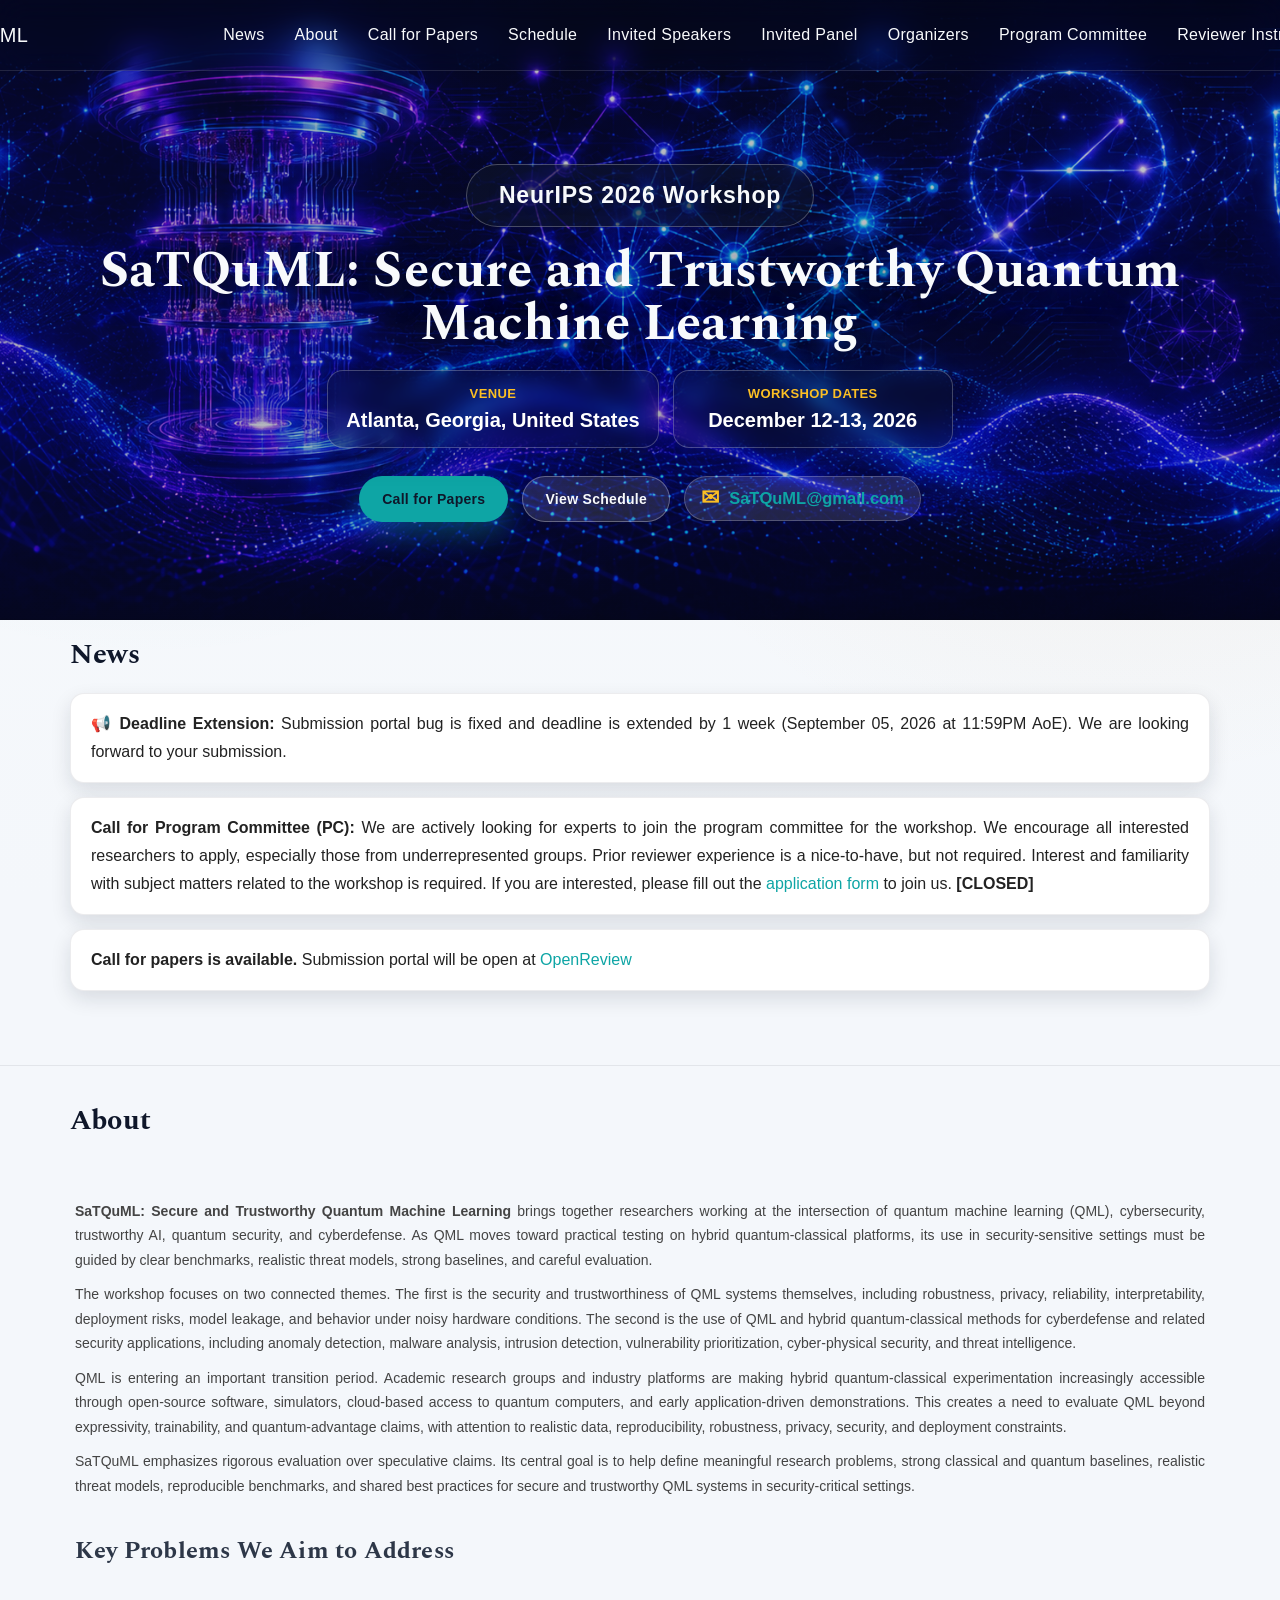
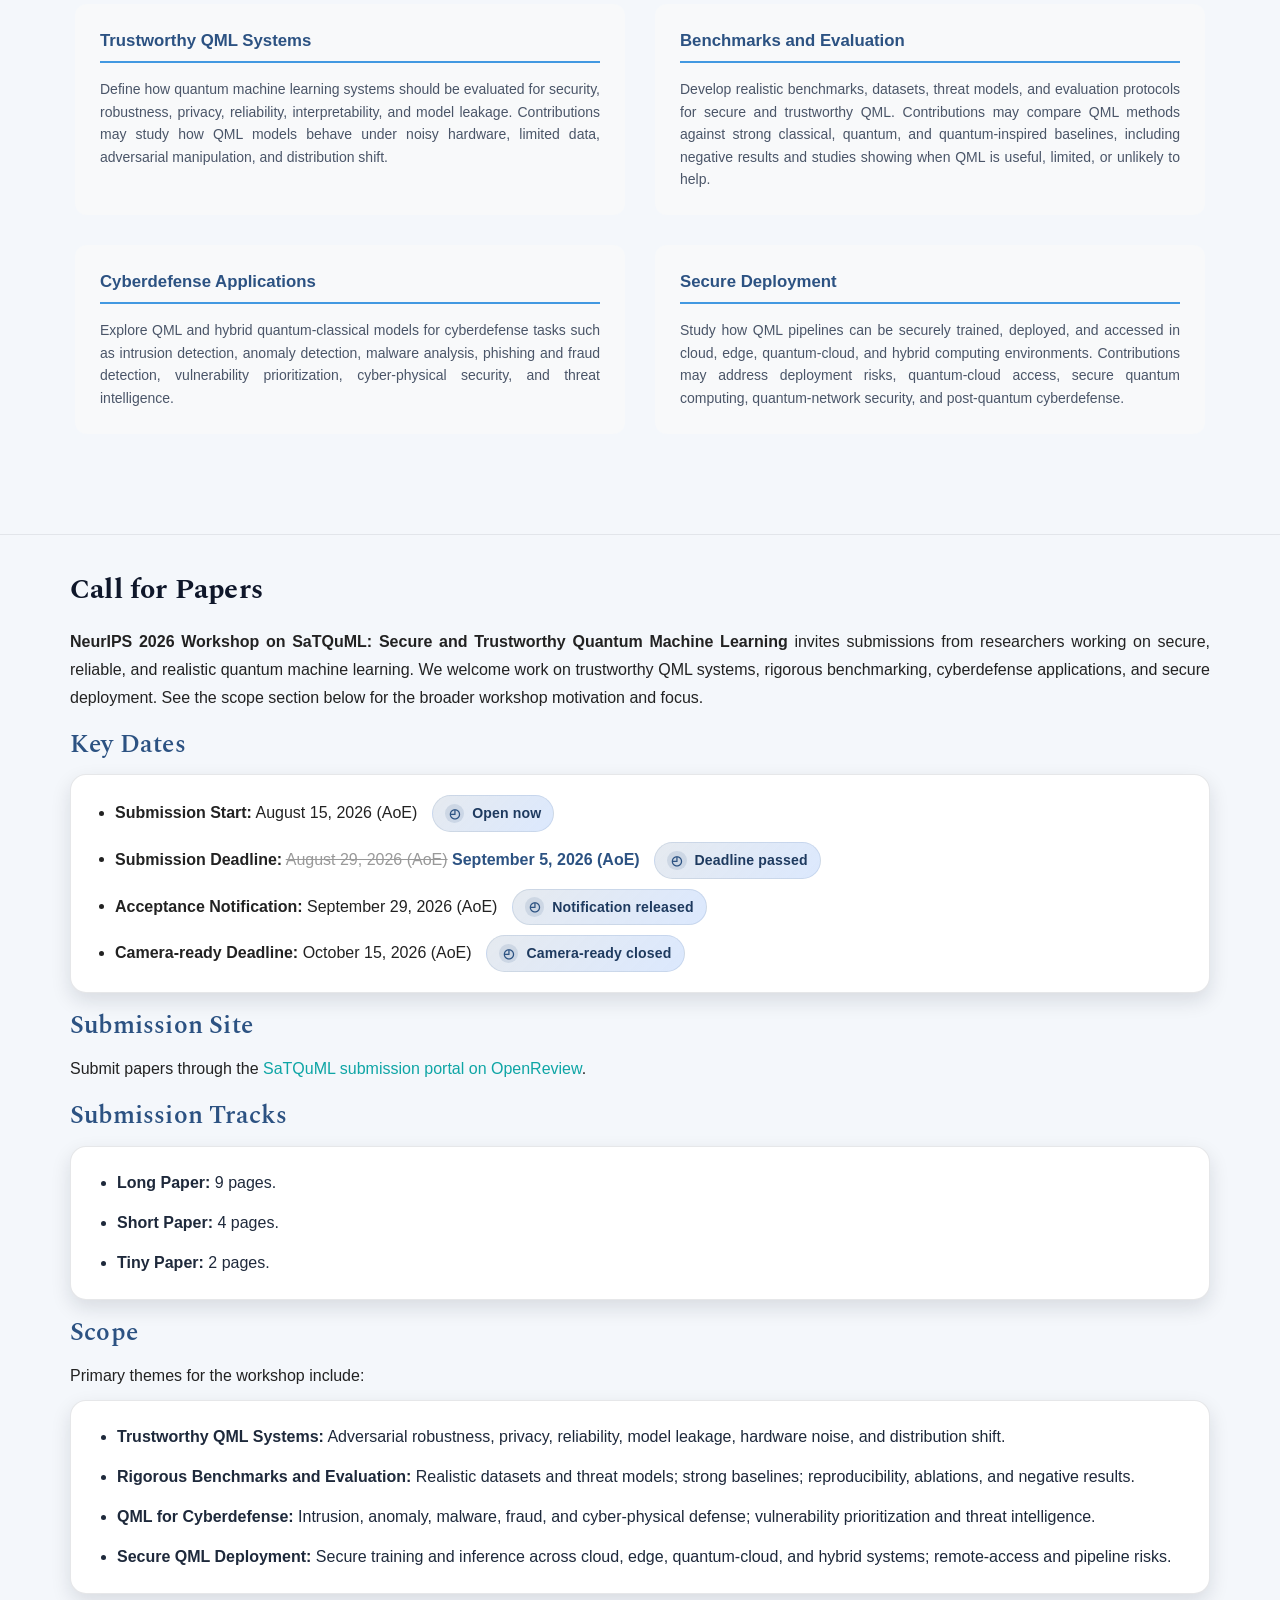
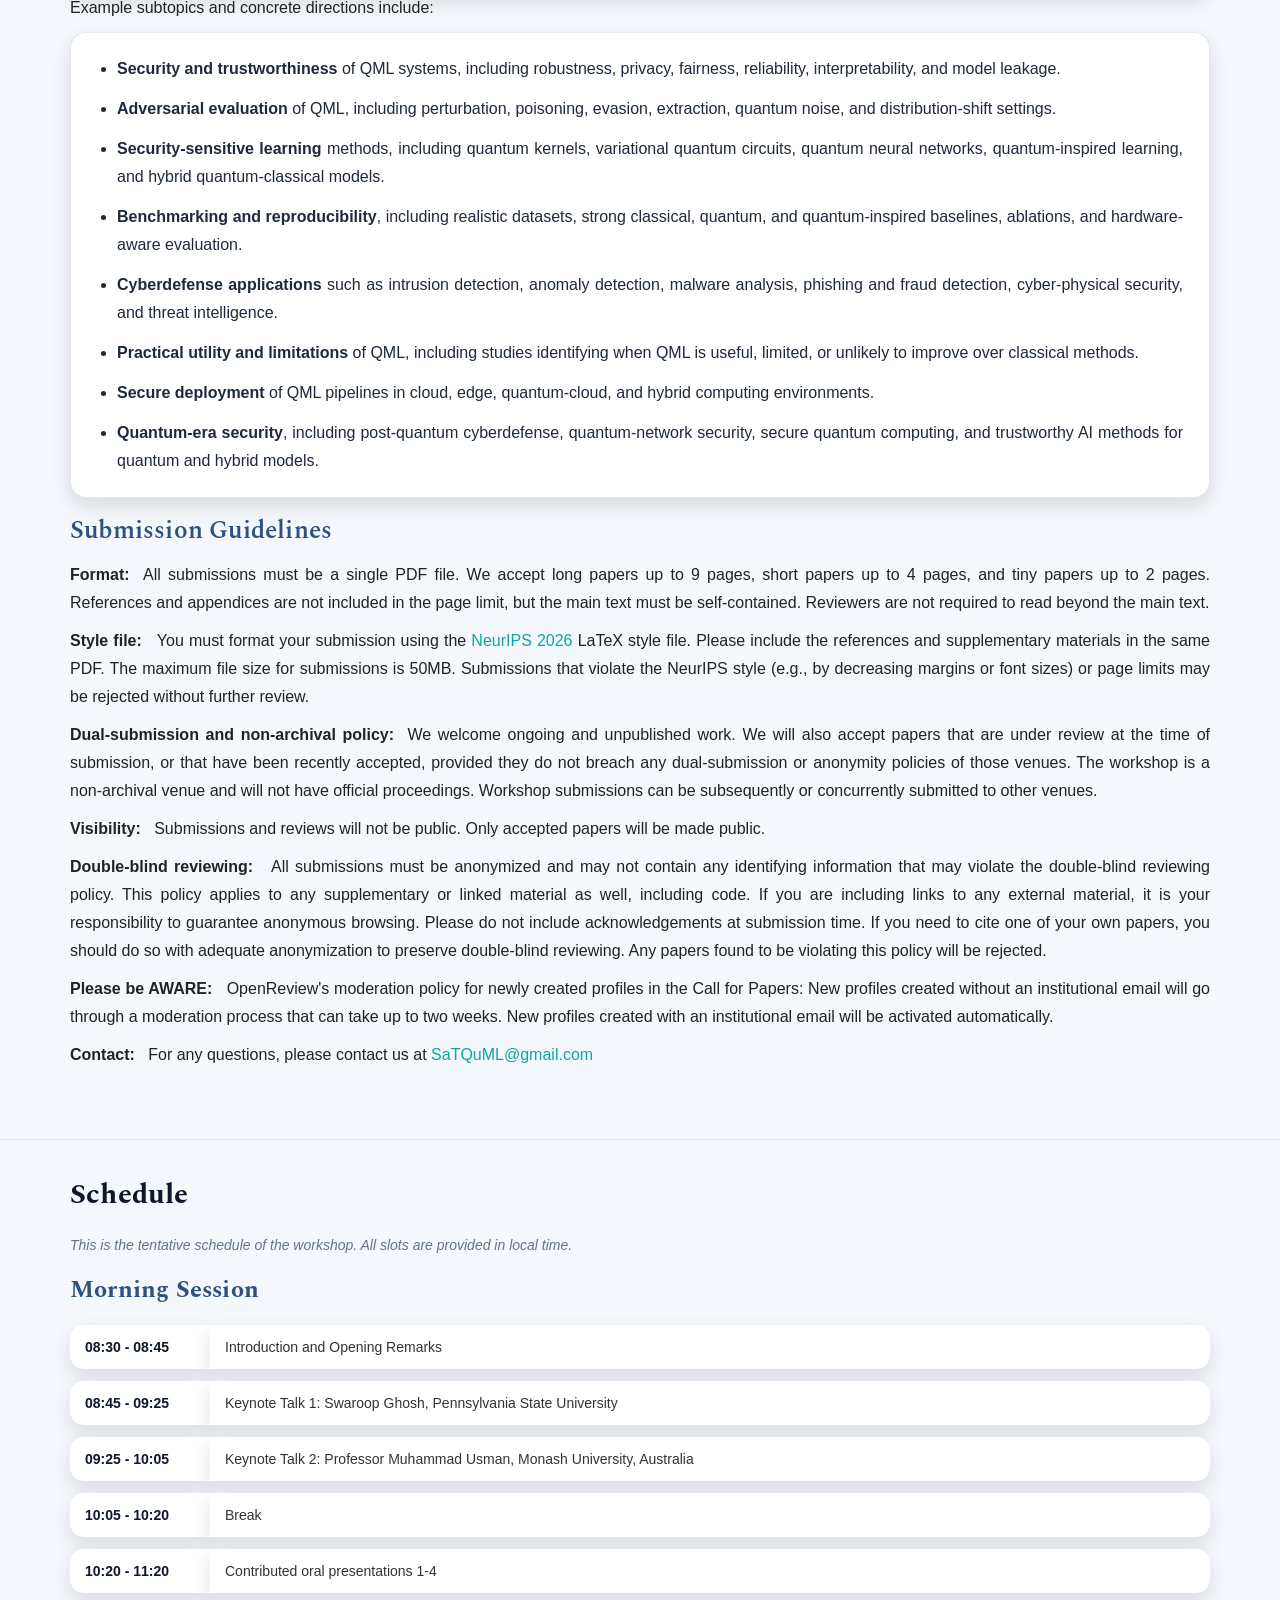
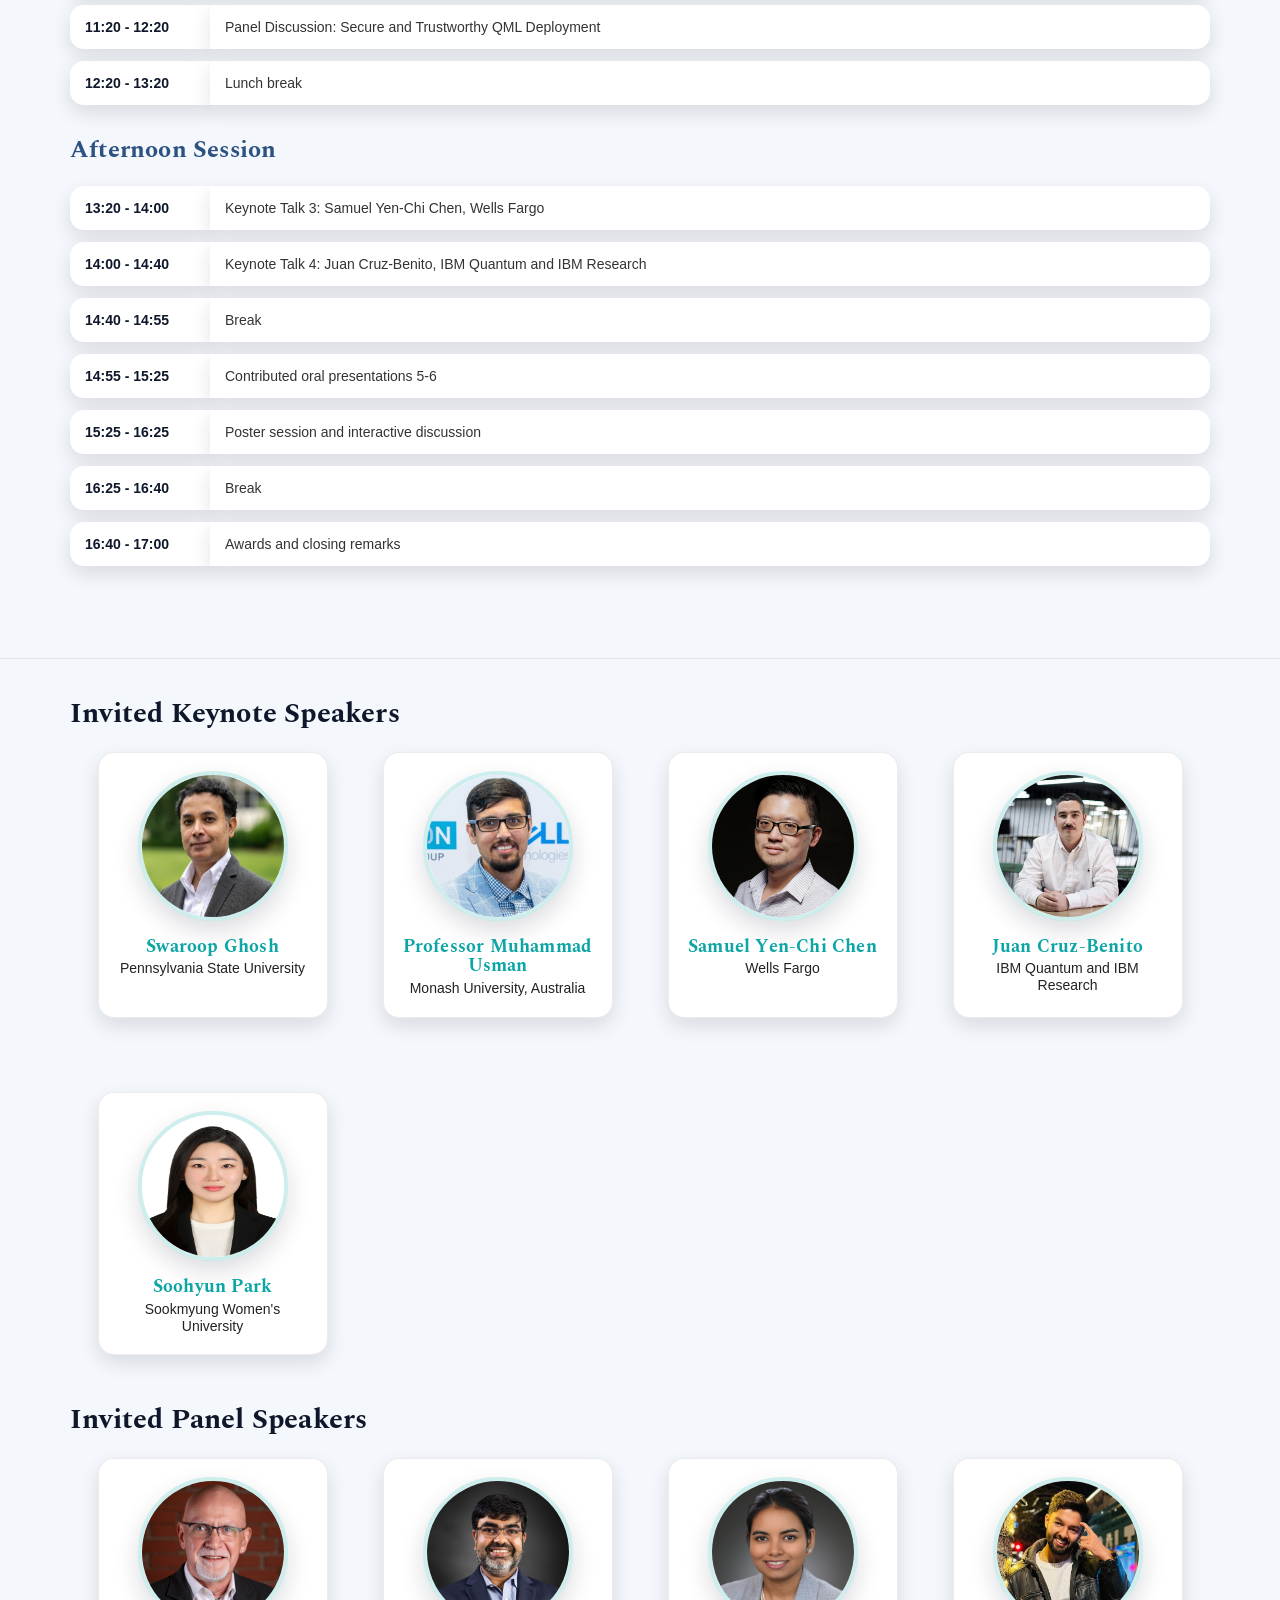
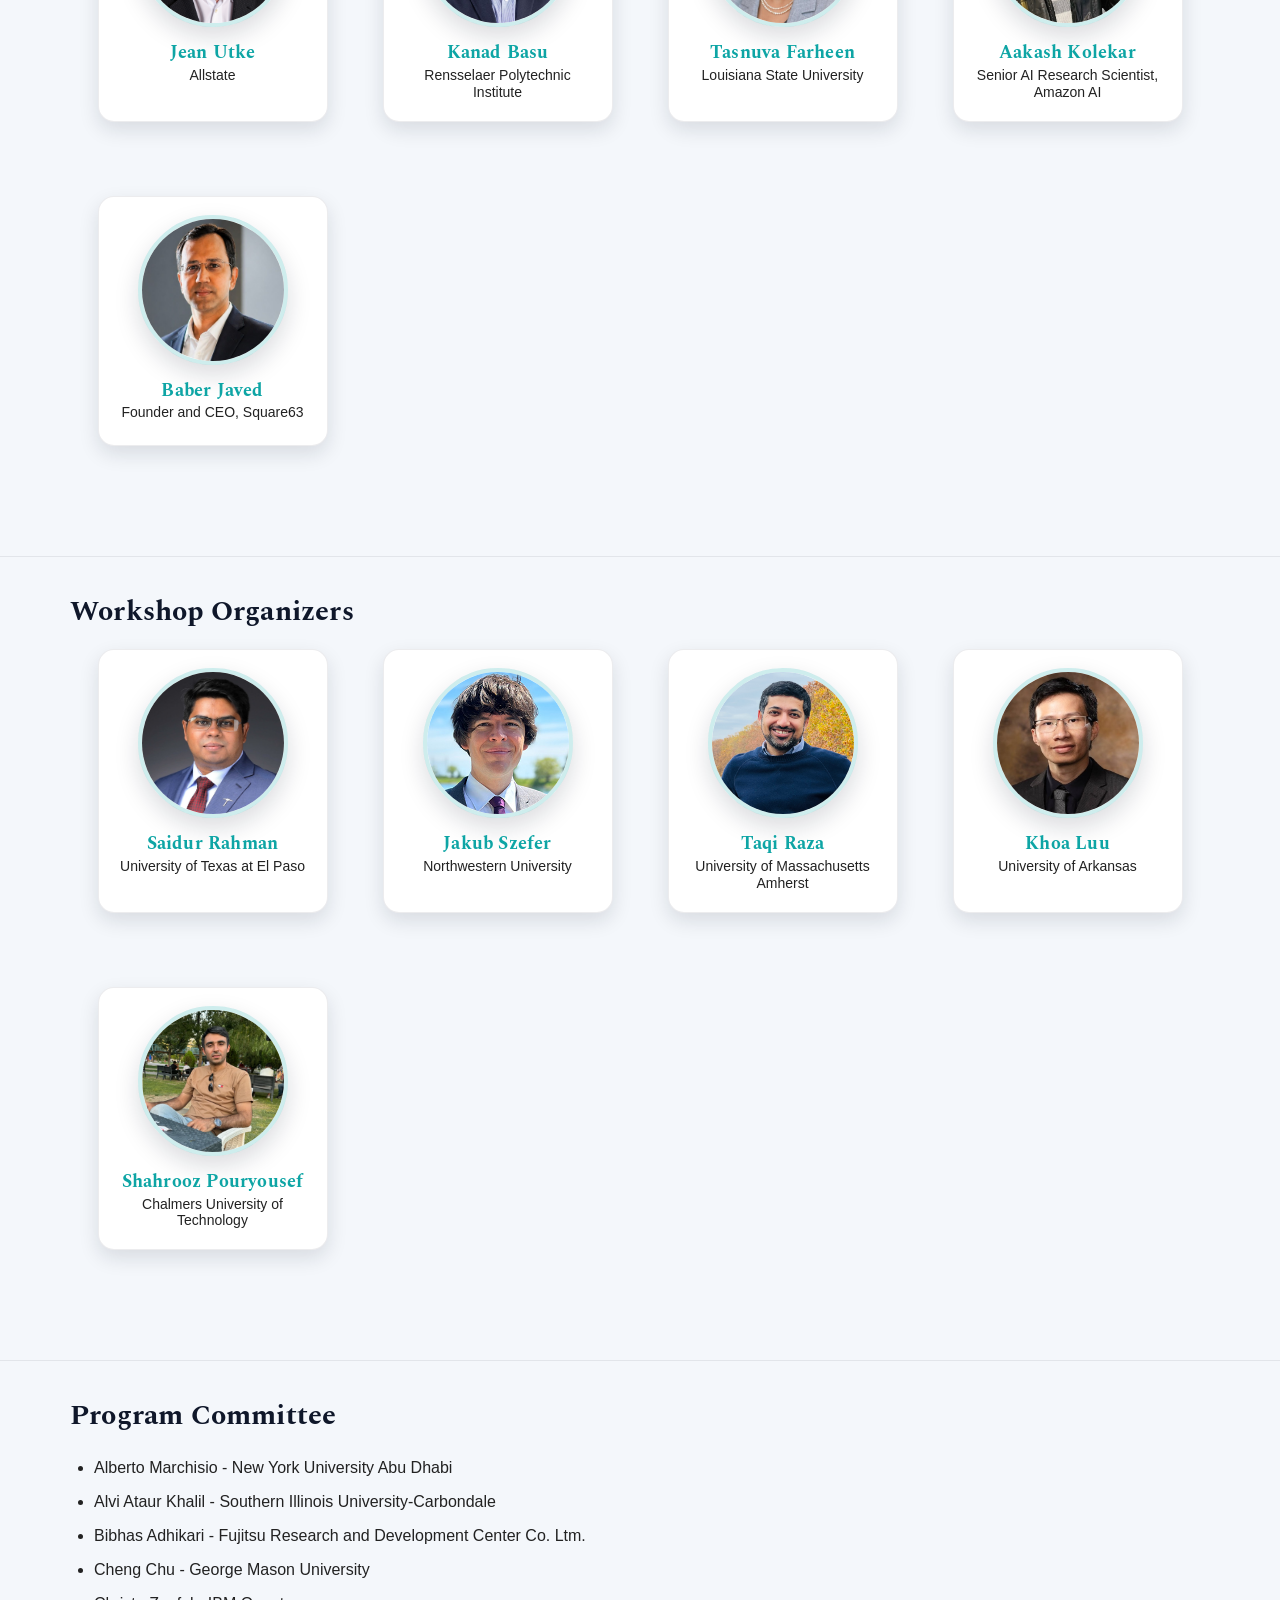
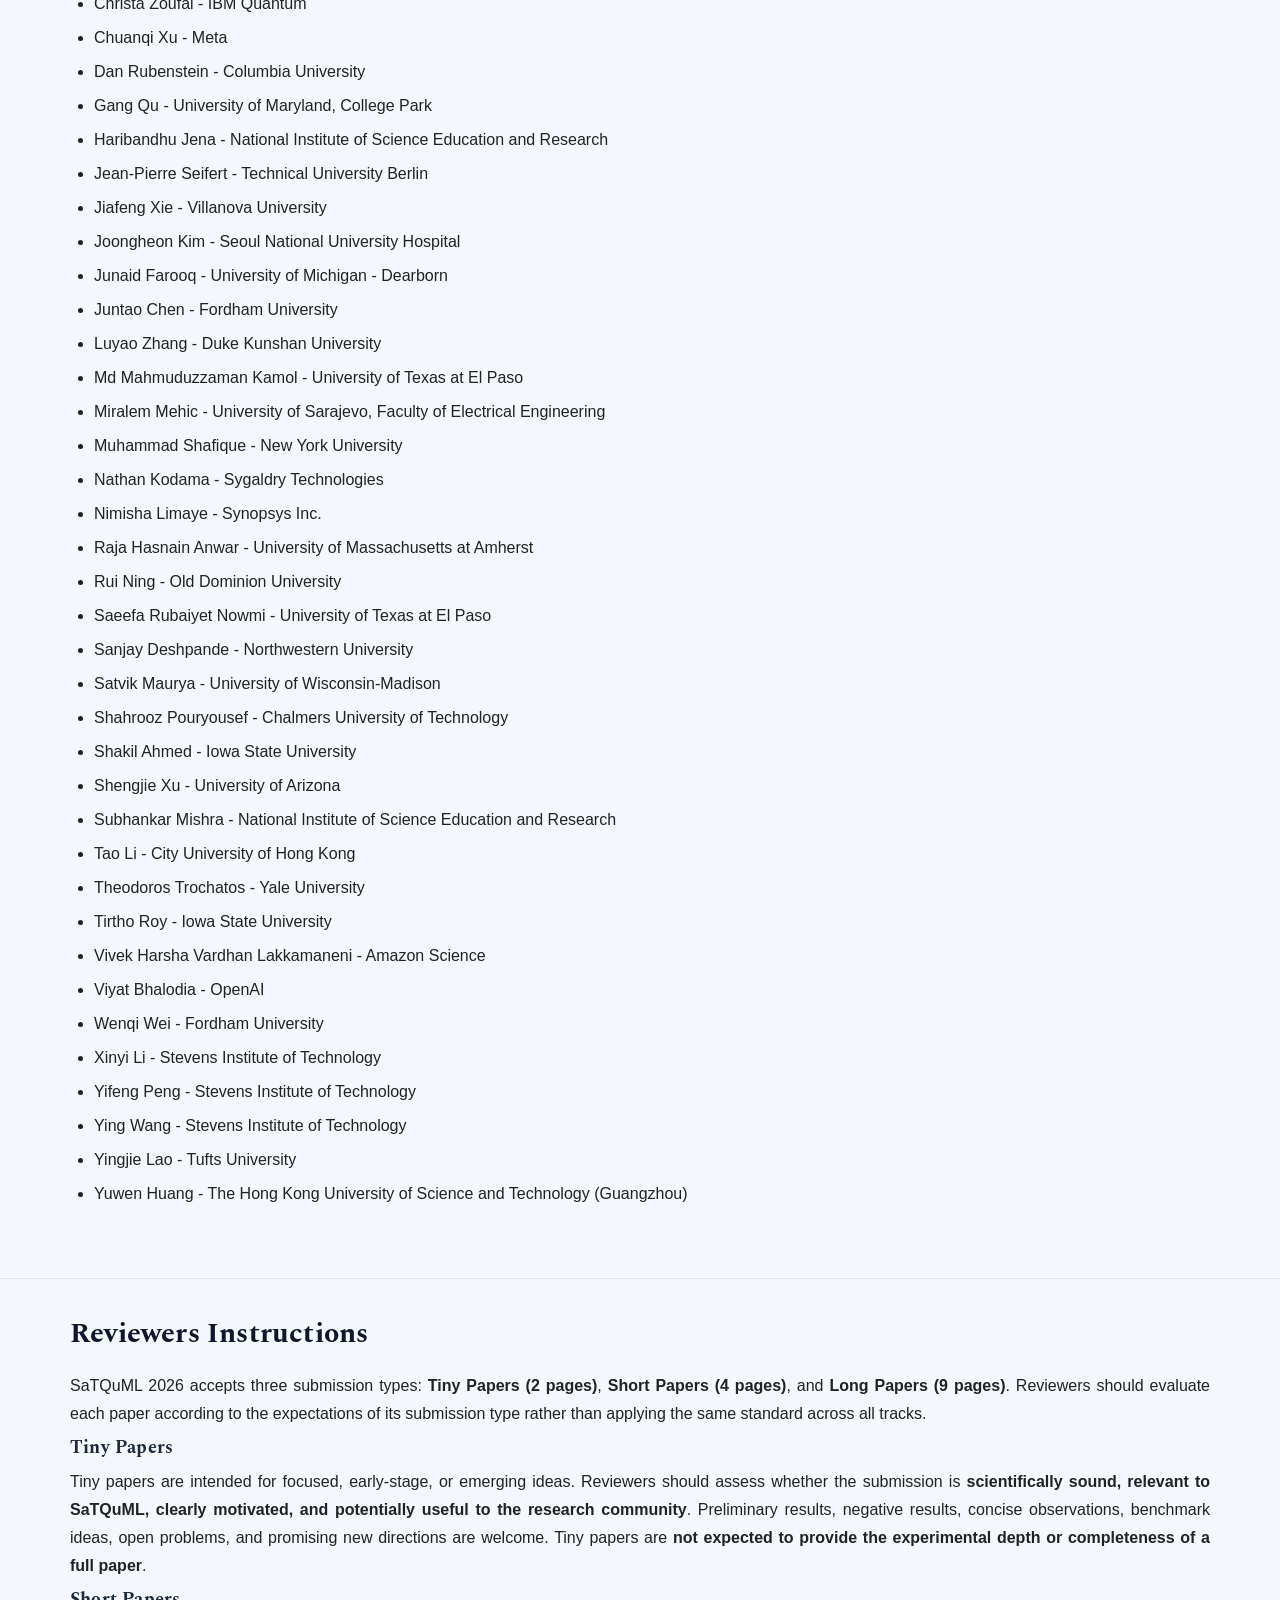
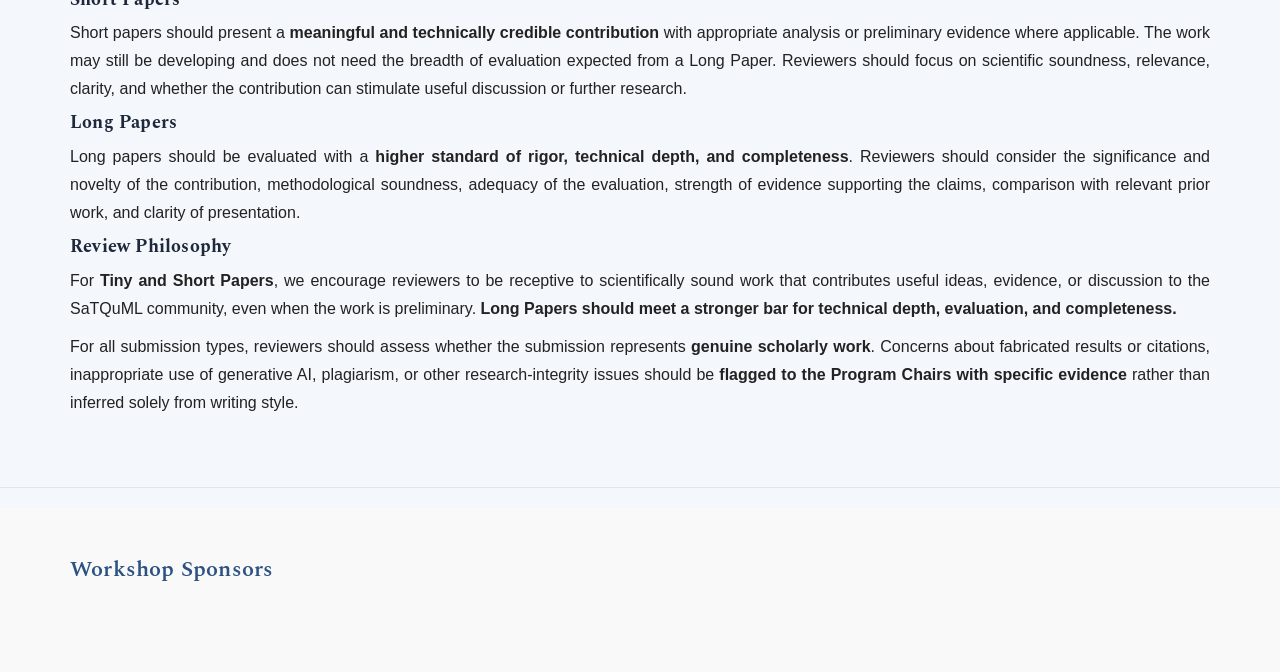
==== commit 9a9afb19: "webpage updated" ====
--- a/index.html
+++ b/index.html
@@ -49,7 +49,8 @@
         #speaker,
         #panel,
         #organization,
-        #committee {
+        #committee,
+        #reviewers {
             padding: 20px 0;
             scroll-margin-top: var(--section-scroll-offset);
         }
@@ -268,6 +269,9 @@
                         </li>
                         <li>
                             <a class="page-scroll" href="#committee">Program Committee</a>
+                        </li>
+                        <li>
+                            <a class="page-scroll" href="#reviewers">Reviewer Instructions</a>
                         </li>
                         <!-- <li>
                             <a class="page-scroll" href="#Social Event">Social Event</a>
@@ -1697,6 +1701,69 @@
     </script>
 
 
+    <section id="reviewers">
+        <div class="container">
+            <div class="row">
+                <div class="col-lg-12">
+                    <h2 class="section-heading">Reviewers Instructions</h2>
+                </div>
+            </div>
+            <div class="row text-justify">
+                <div class="col-lg-12">
+                    <p class="large text-muted">
+                        SaTQuML 2026 accepts three submission types: <strong>Tiny Papers (2 pages)</strong>,
+                        <strong>Short Papers (4 pages)</strong>, and <strong>Long Papers (9 pages)</strong>.
+                        Reviewers should evaluate each paper according to the expectations of its submission type
+                        rather than applying the same standard across all tracks.
+                    </p>
+
+                    <h4>Tiny Papers</h4>
+                    <p class="large text-muted">
+                        Tiny papers are intended for focused, early-stage, or emerging ideas. Reviewers should assess
+                        whether the submission is <strong>scientifically sound, relevant to SaTQuML, clearly motivated,
+                            and potentially useful to the research community</strong>. Preliminary results, negative
+                        results, concise observations, benchmark ideas, open problems, and promising new directions
+                        are welcome. Tiny papers are <strong>not expected to provide the experimental depth or
+                            completeness of a full paper</strong>.
+                    </p>
+
+                    <h4>Short Papers</h4>
+                    <p class="large text-muted">
+                        Short papers should present a <strong>meaningful and technically credible contribution</strong>
+                        with appropriate analysis or preliminary evidence where applicable. The work may still be
+                        developing and does not need the breadth of evaluation expected from a Long Paper. Reviewers
+                        should focus on scientific soundness, relevance, clarity, and whether the contribution can
+                        stimulate useful discussion or further research.
+                    </p>
+
+                    <h4>Long Papers</h4>
+                    <p class="large text-muted">
+                        Long papers should be evaluated with a <strong>higher standard of rigor, technical depth, and
+                            completeness</strong>. Reviewers should consider the significance and novelty of the
+                        contribution, methodological soundness, adequacy of the evaluation, strength of evidence
+                        supporting the claims, comparison with relevant prior work, and clarity of presentation.
+                    </p>
+
+                    <h4>Review Philosophy</h4>
+                    <p class="large text-muted">
+                        For <strong>Tiny and Short Papers</strong>, we encourage reviewers to be receptive to
+                        scientifically sound work that contributes useful ideas, evidence, or discussion to the
+                        SaTQuML community, even when the work is preliminary. <strong>Long Papers should meet a
+                            stronger bar for technical depth, evaluation, and completeness.</strong>
+                    </p>
+
+                    <p class="large text-muted">
+                        For all submission types, reviewers should assess whether the submission represents
+                        <strong>genuine scholarly work</strong>. Concerns about fabricated results or citations,
+                        inappropriate use of generative AI, plagiarism, or other research-integrity issues should be
+                        <strong>flagged to the Program Chairs with specific evidence</strong> rather than inferred
+                        solely from writing style.
+                    </p>
+                </div>
+            </div>
+        </div>
+    </section>
+
     <!-- Sponsors Section -->
     <section id="sponsors">
         <style>
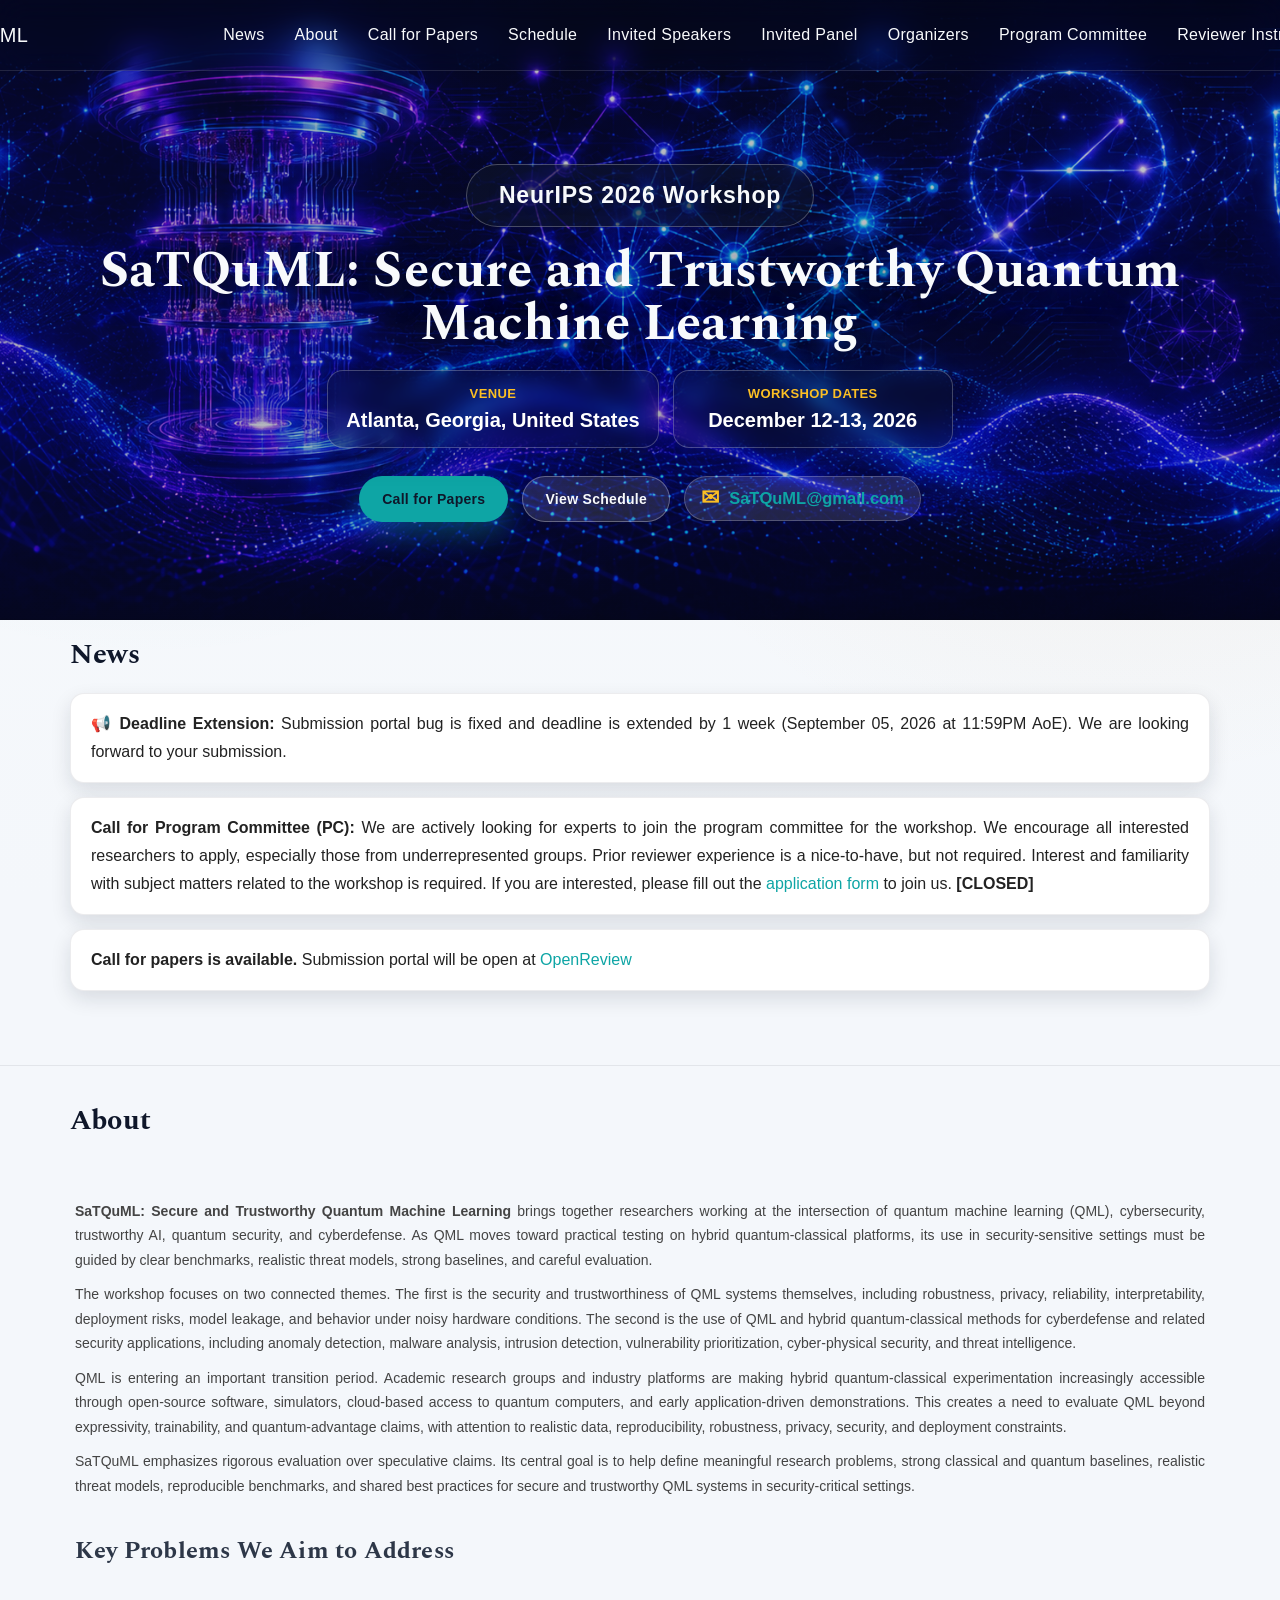
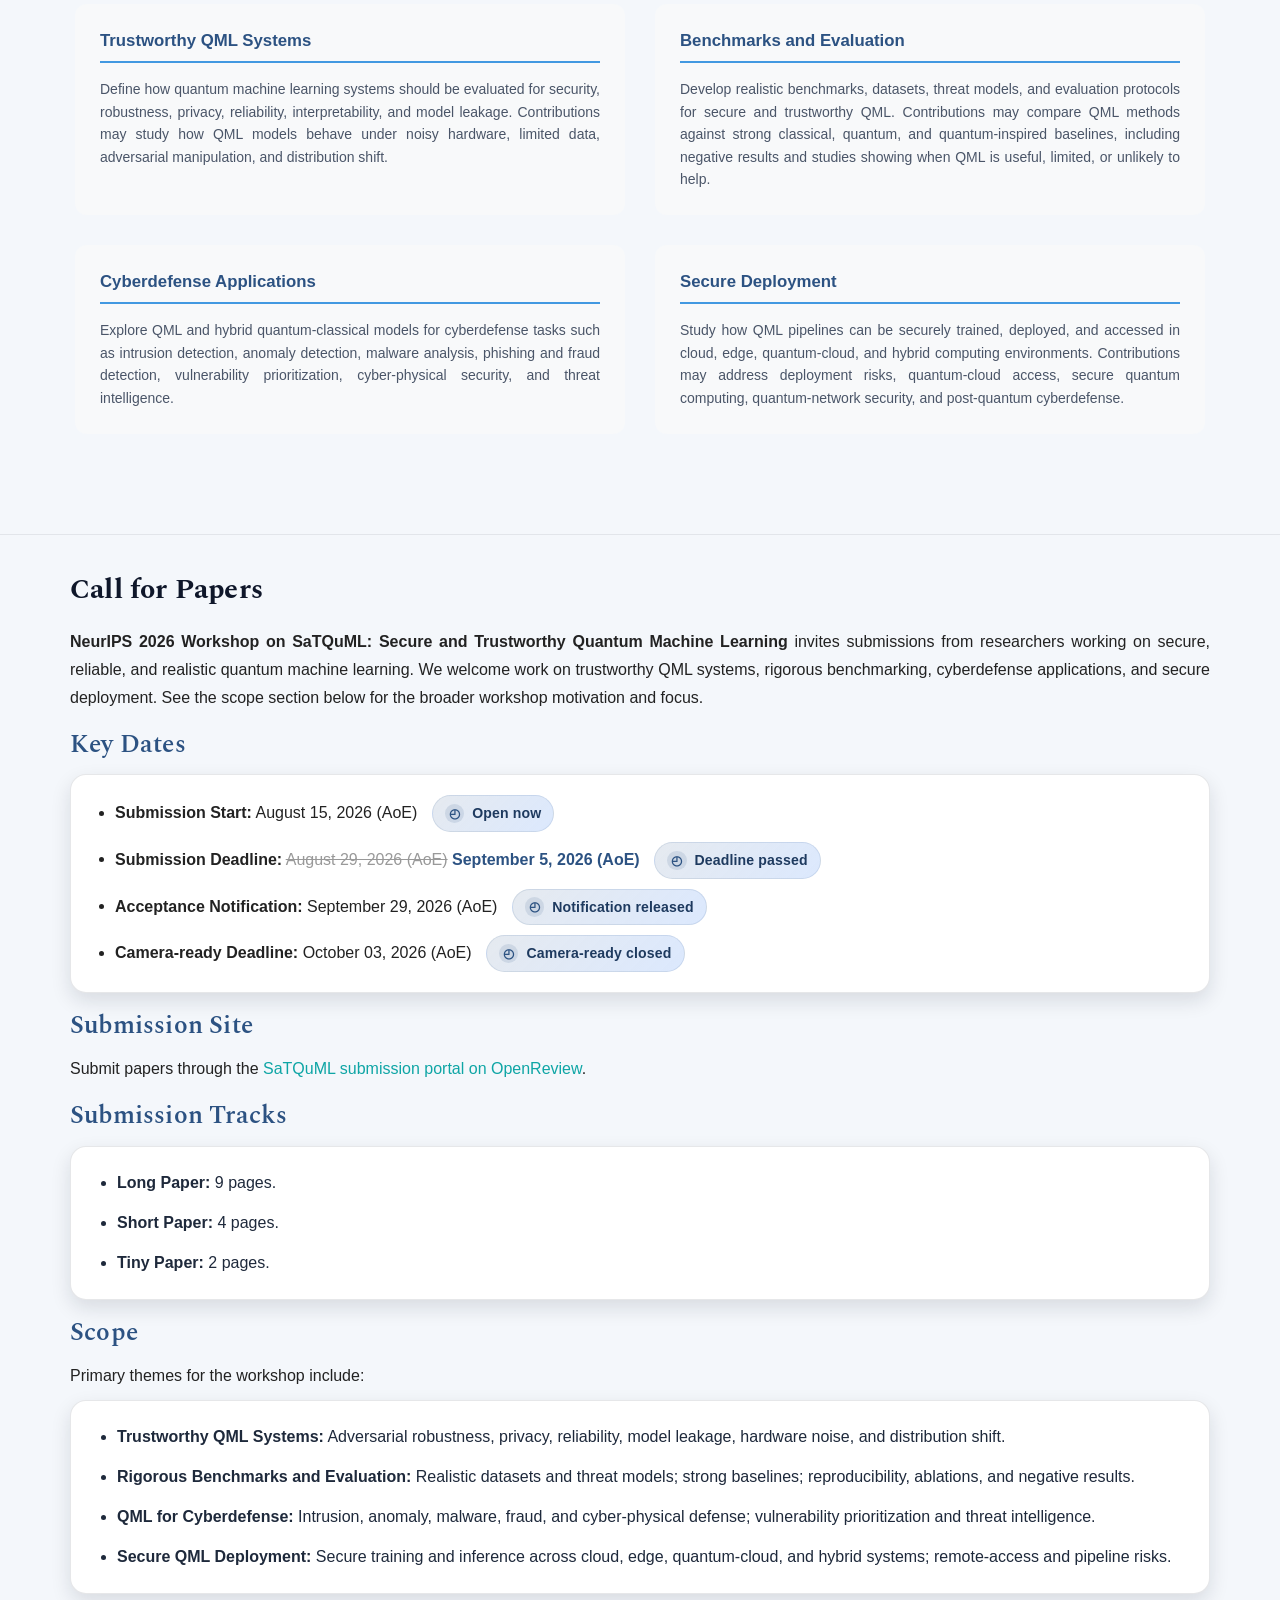
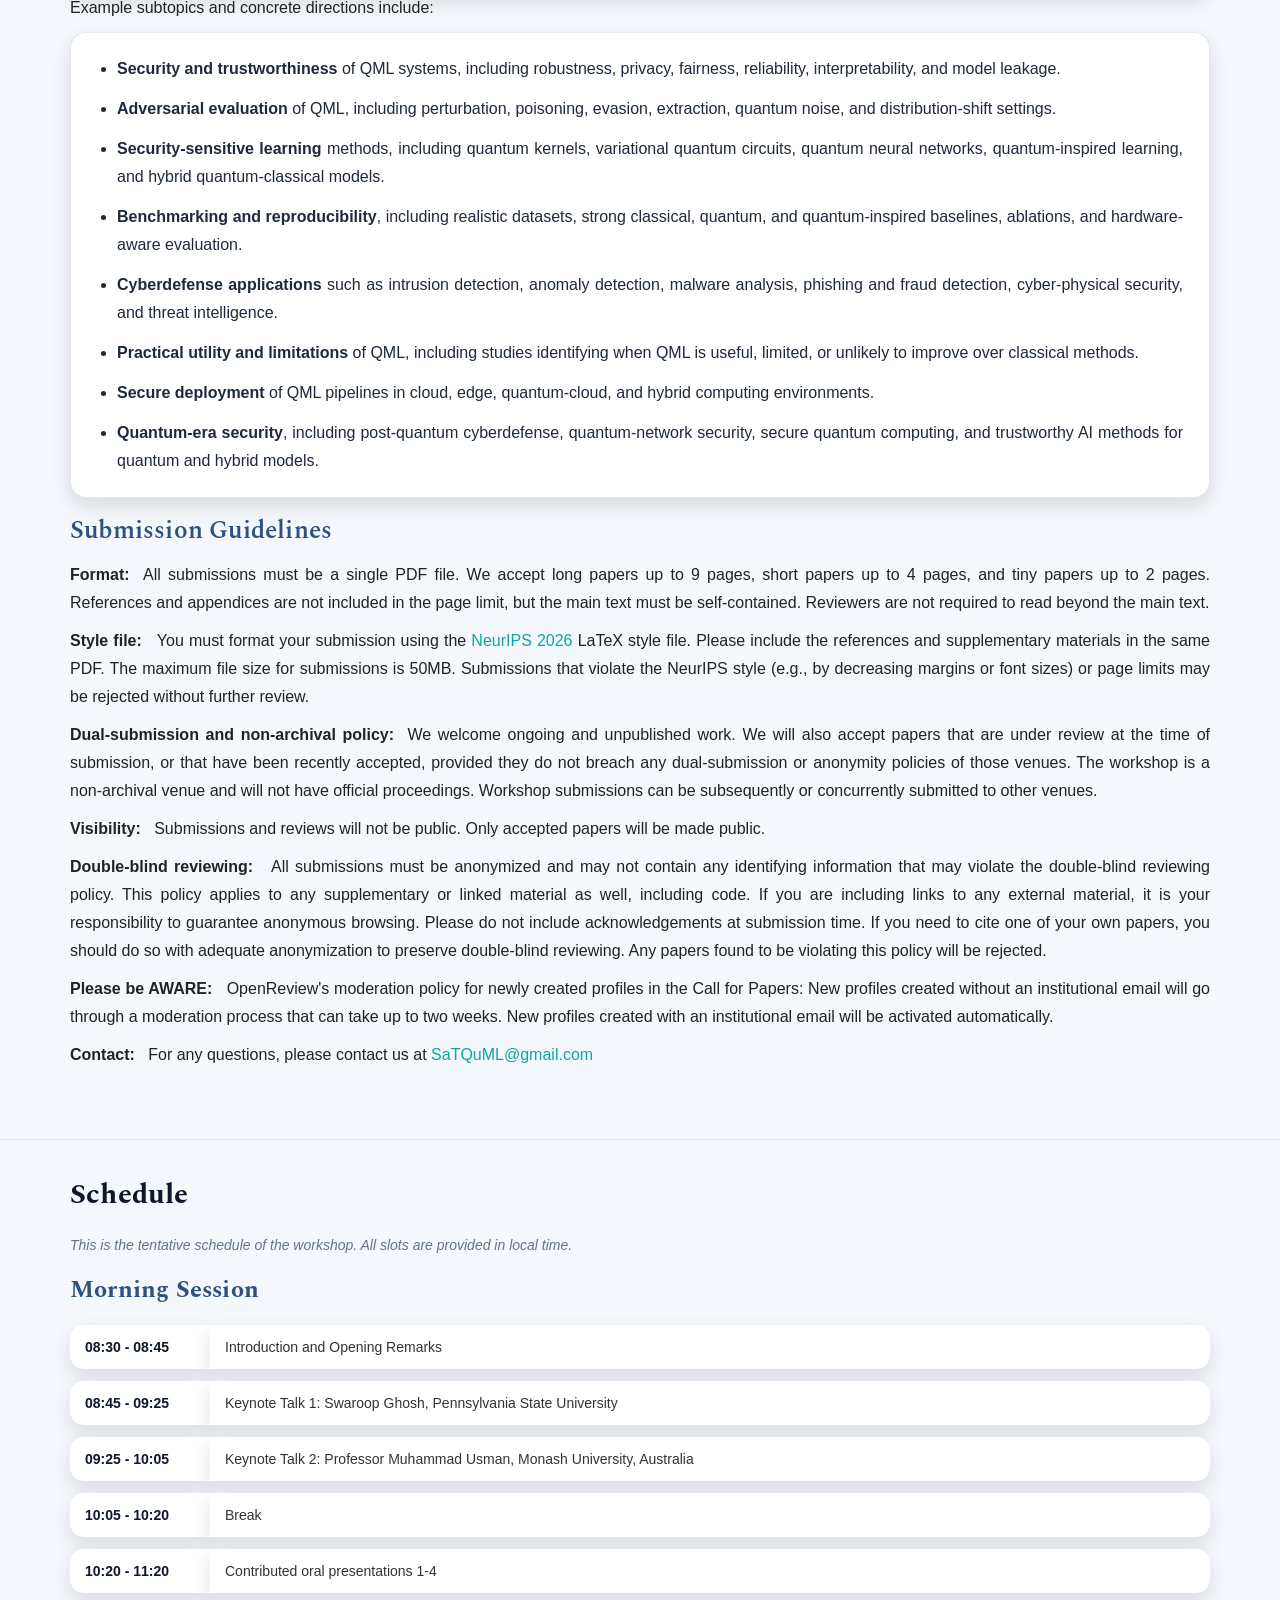
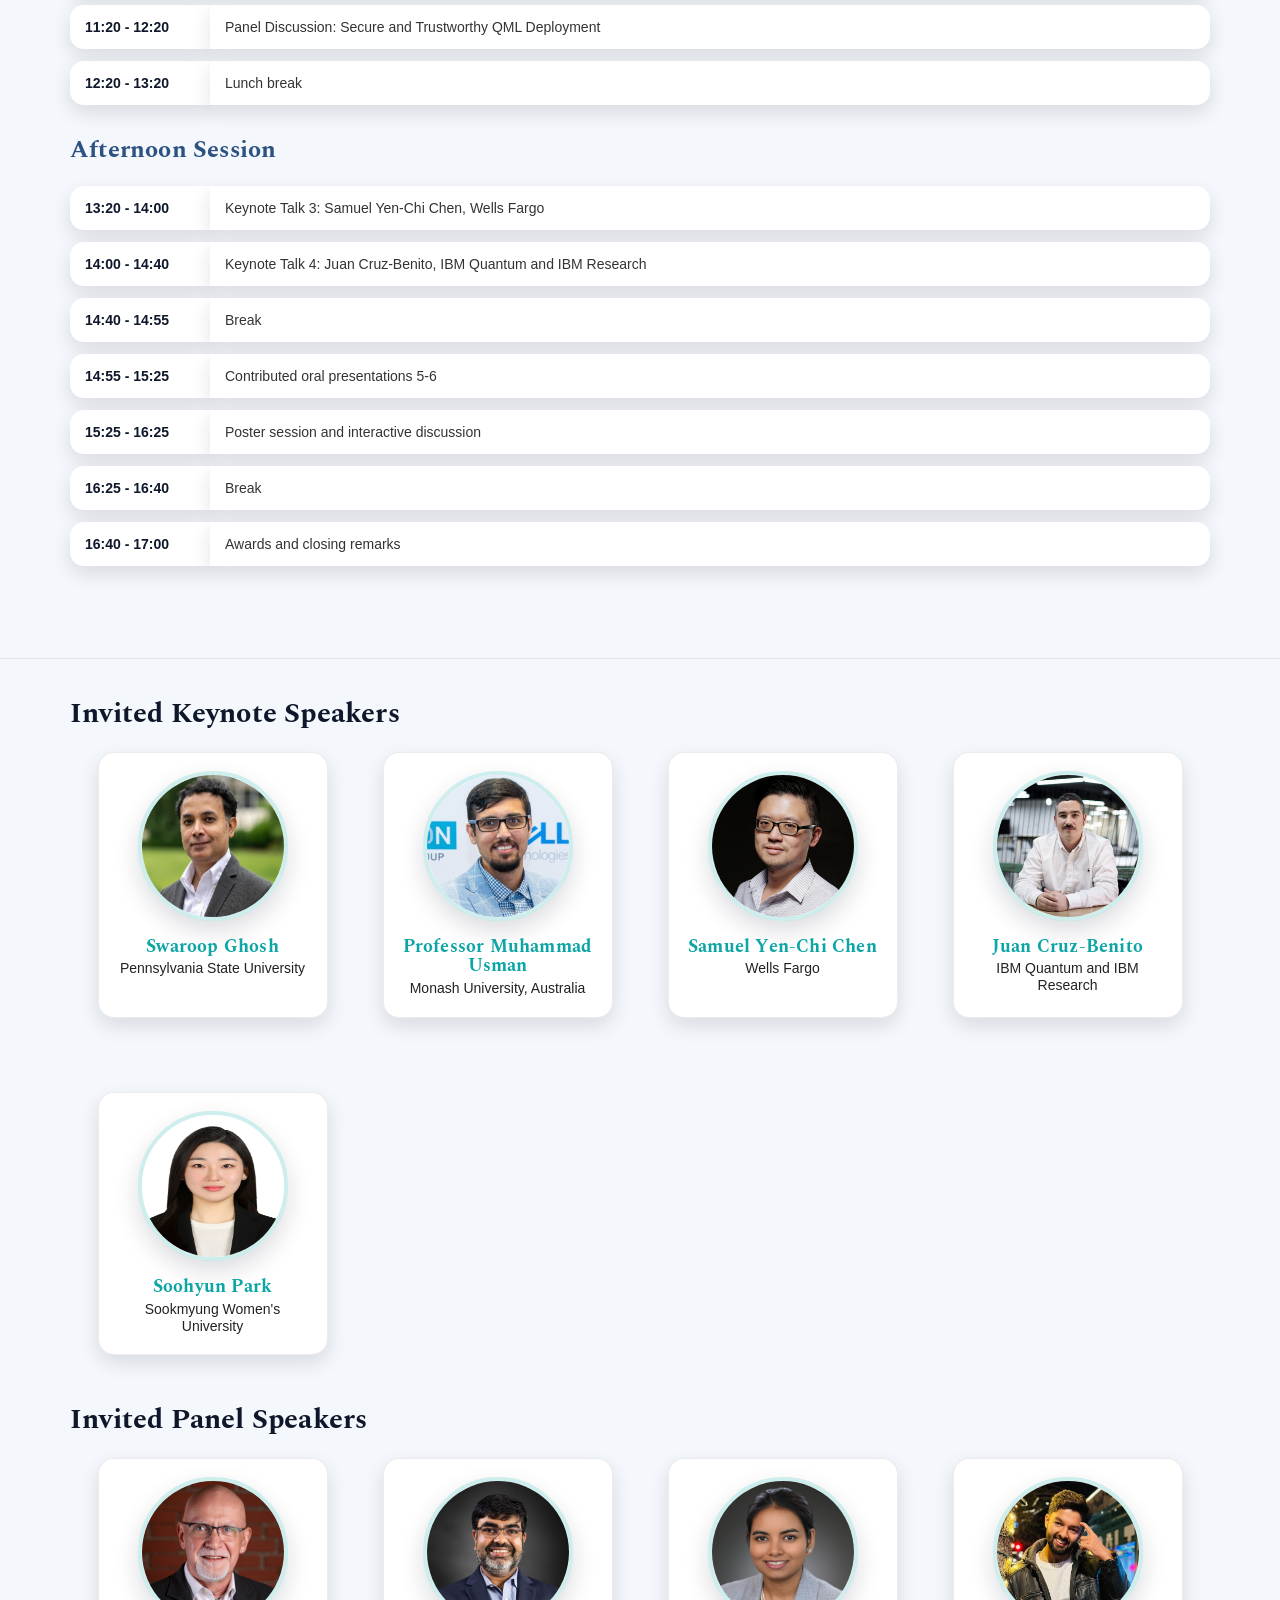
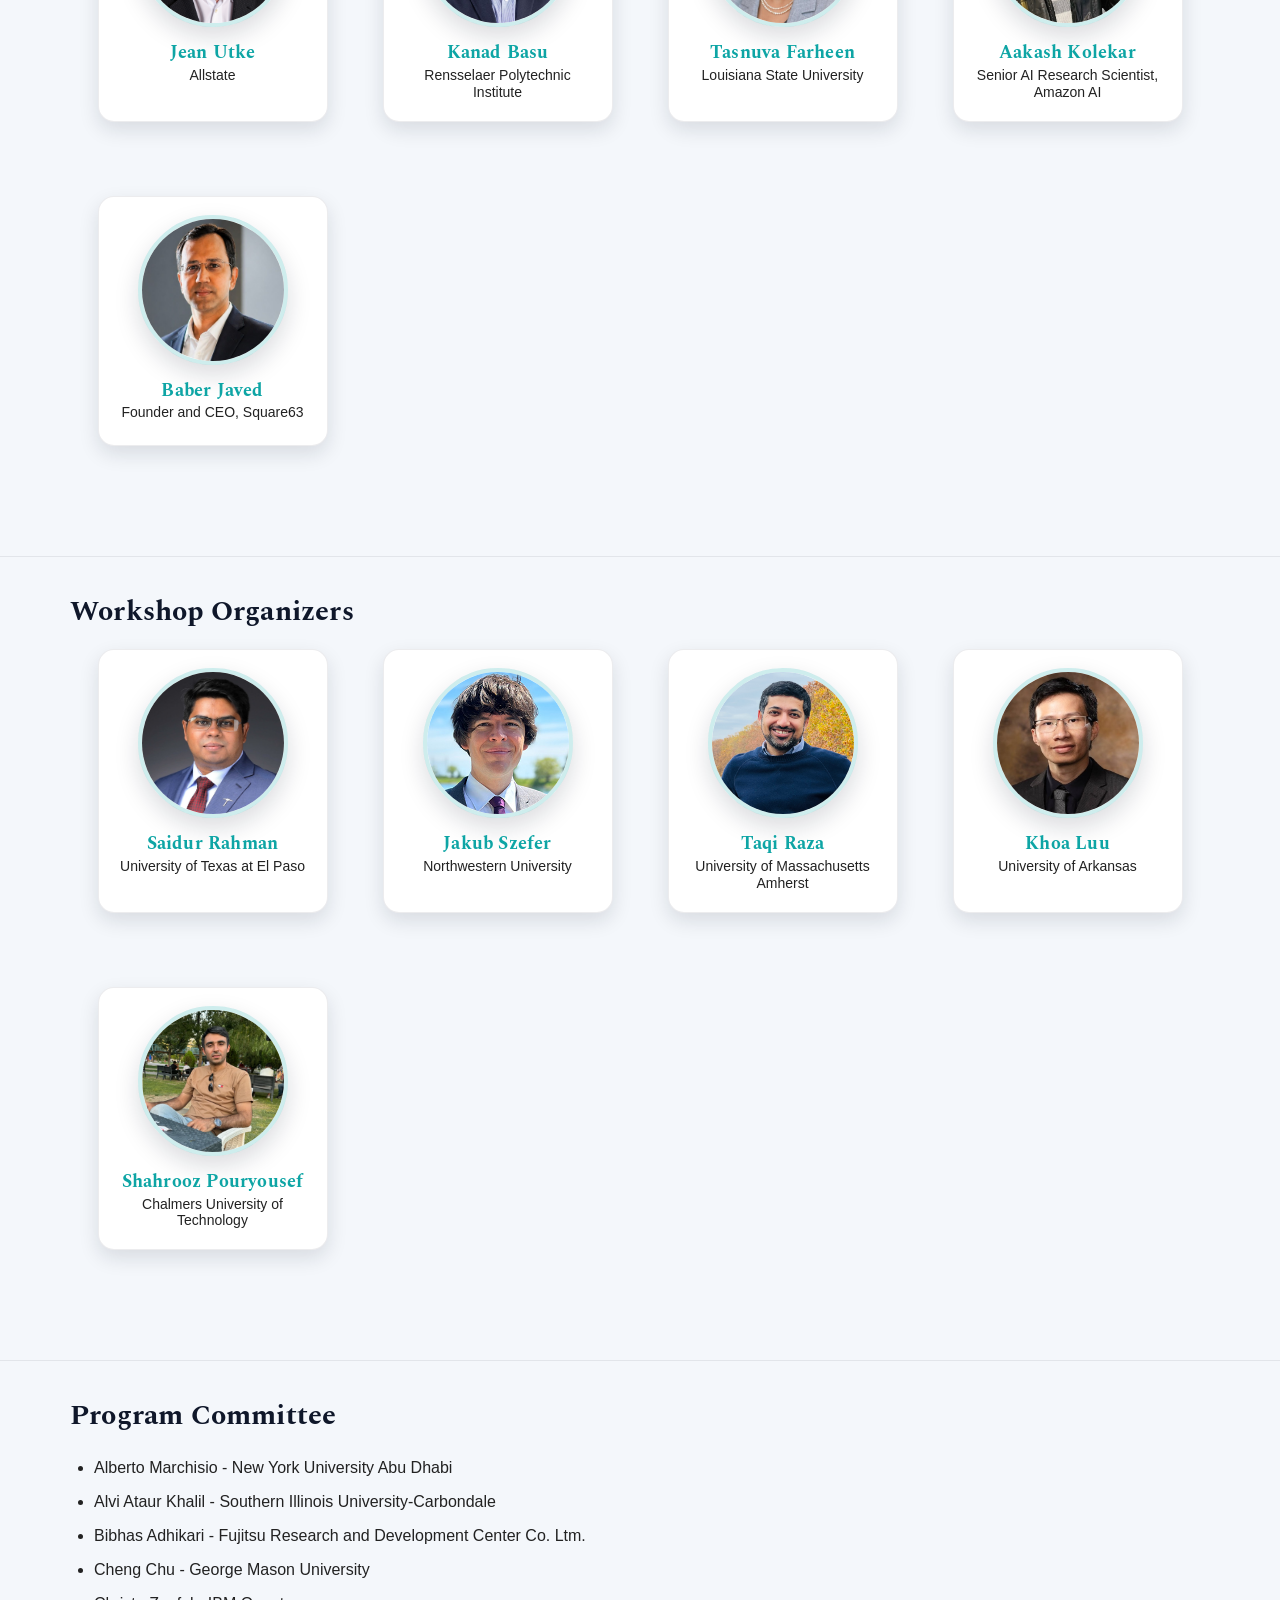
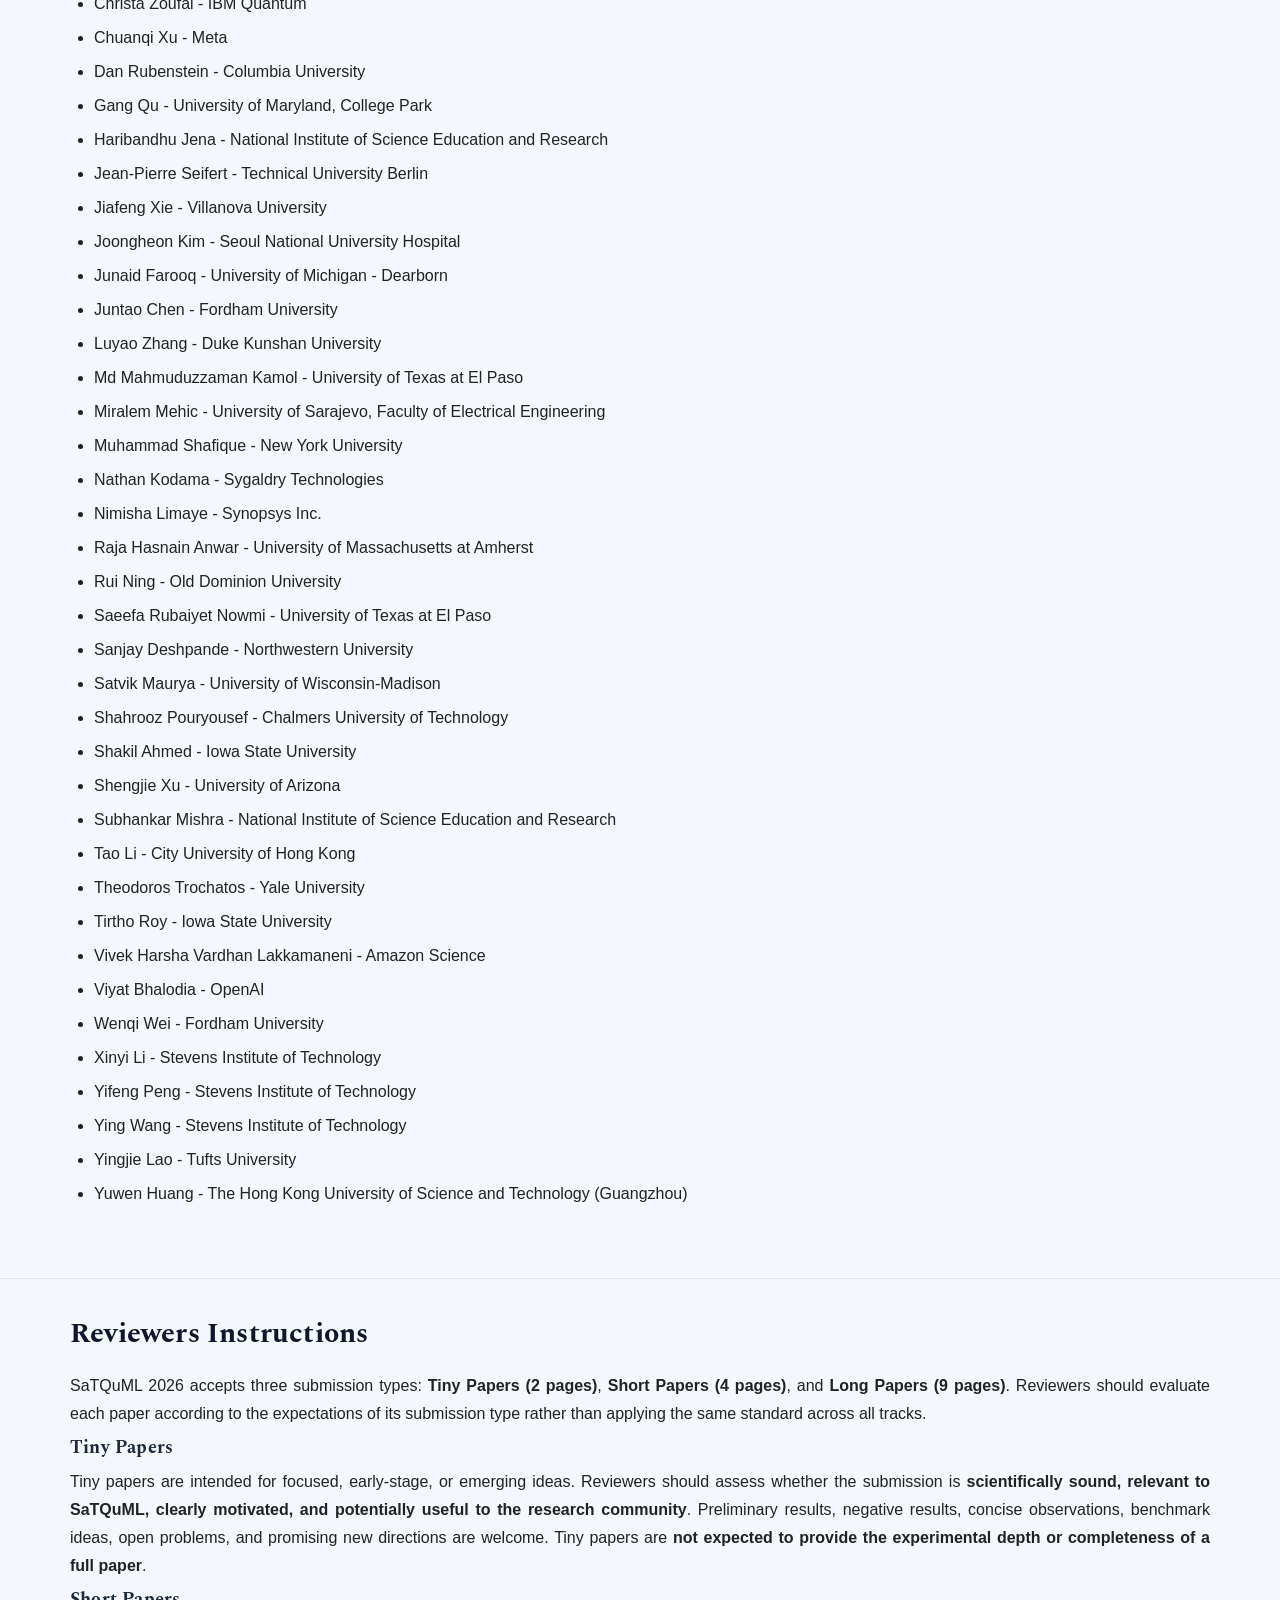
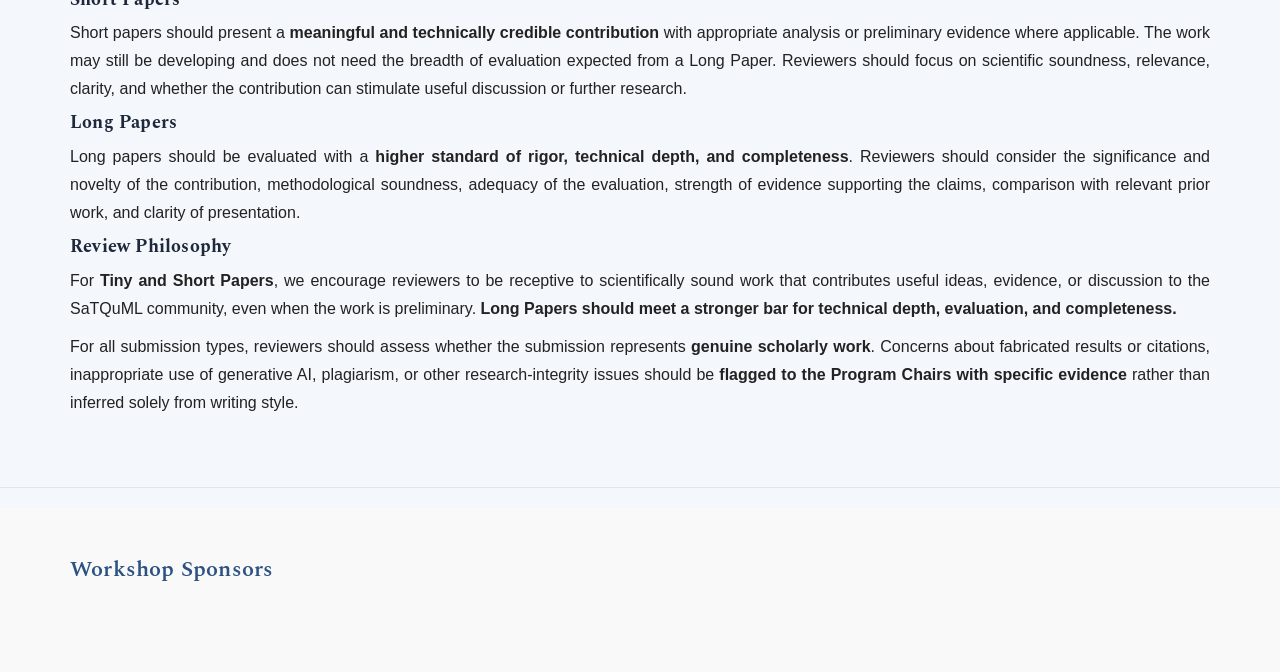
==== commit 77e9e482: "webpage updated" ====
--- a/index.html
+++ b/index.html
@@ -596,8 +596,8 @@
                                     </li> -->
                                         <li>
                                             <span style="font-weight: bold;">Camera-ready Deadline:</span>
-                                            October 15, 2026 (AoE)
-                                            <span class="deadline-countdown" data-deadline="2026-10-15T23:59:00-12:00"
+                                            October 03, 2026 (AoE)
+                                            <span class="deadline-countdown" data-deadline="2026-10-03T23:59:00-12:00"
                                                 data-label="Time remaining"
                                                 data-state-text="Camera-ready closed"></span>
                                         </li>
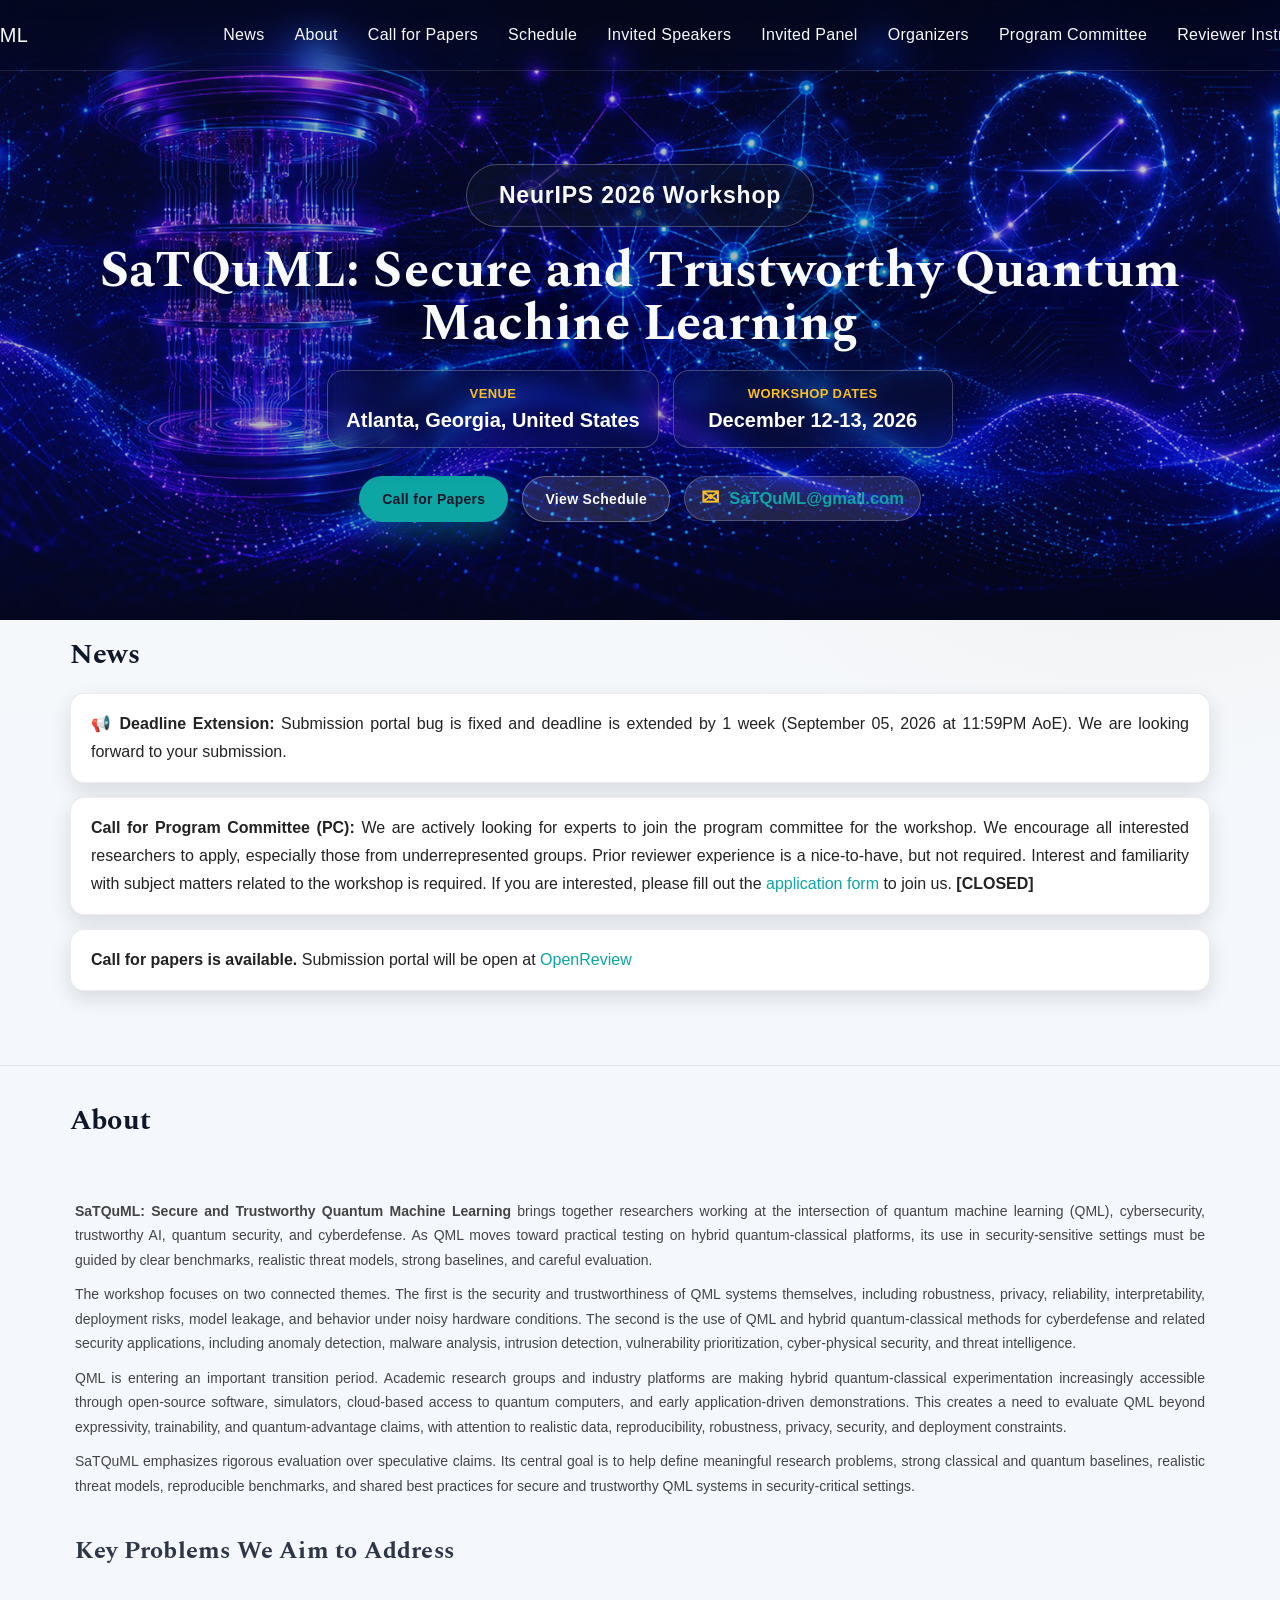
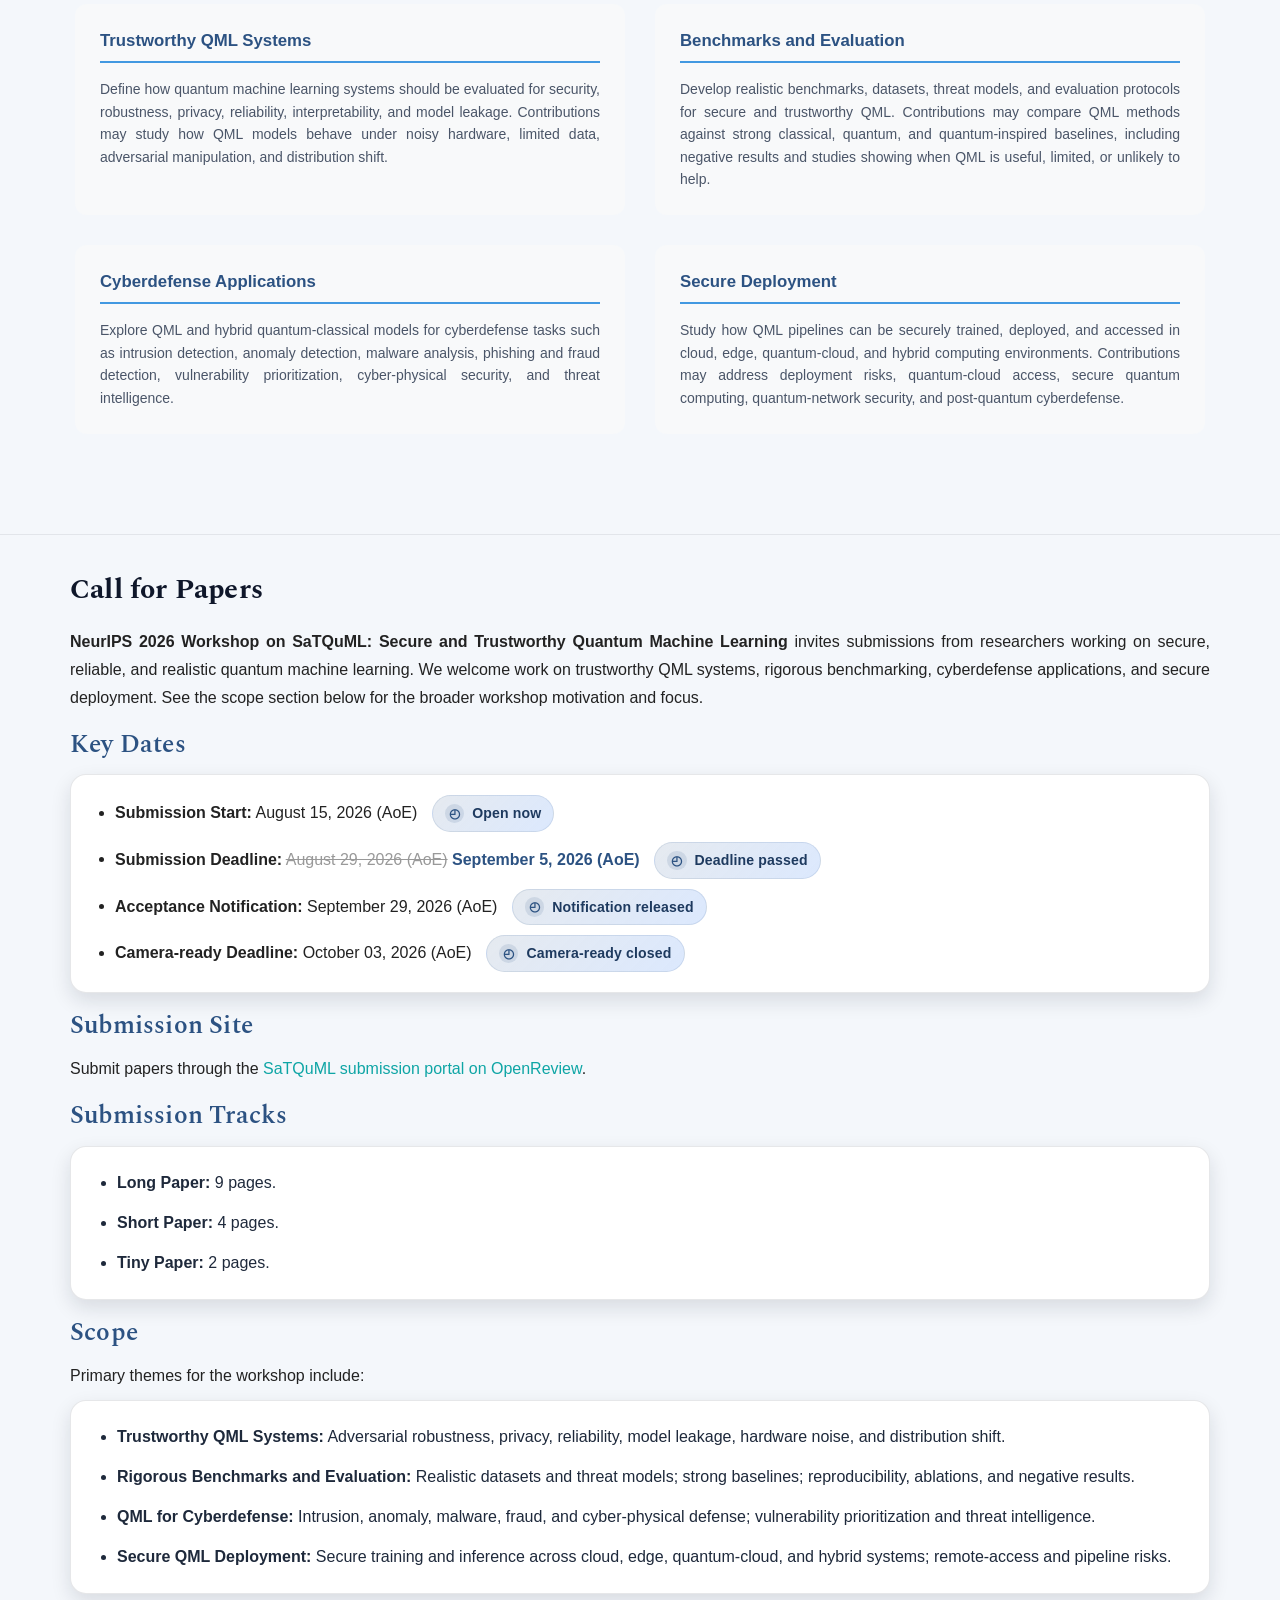
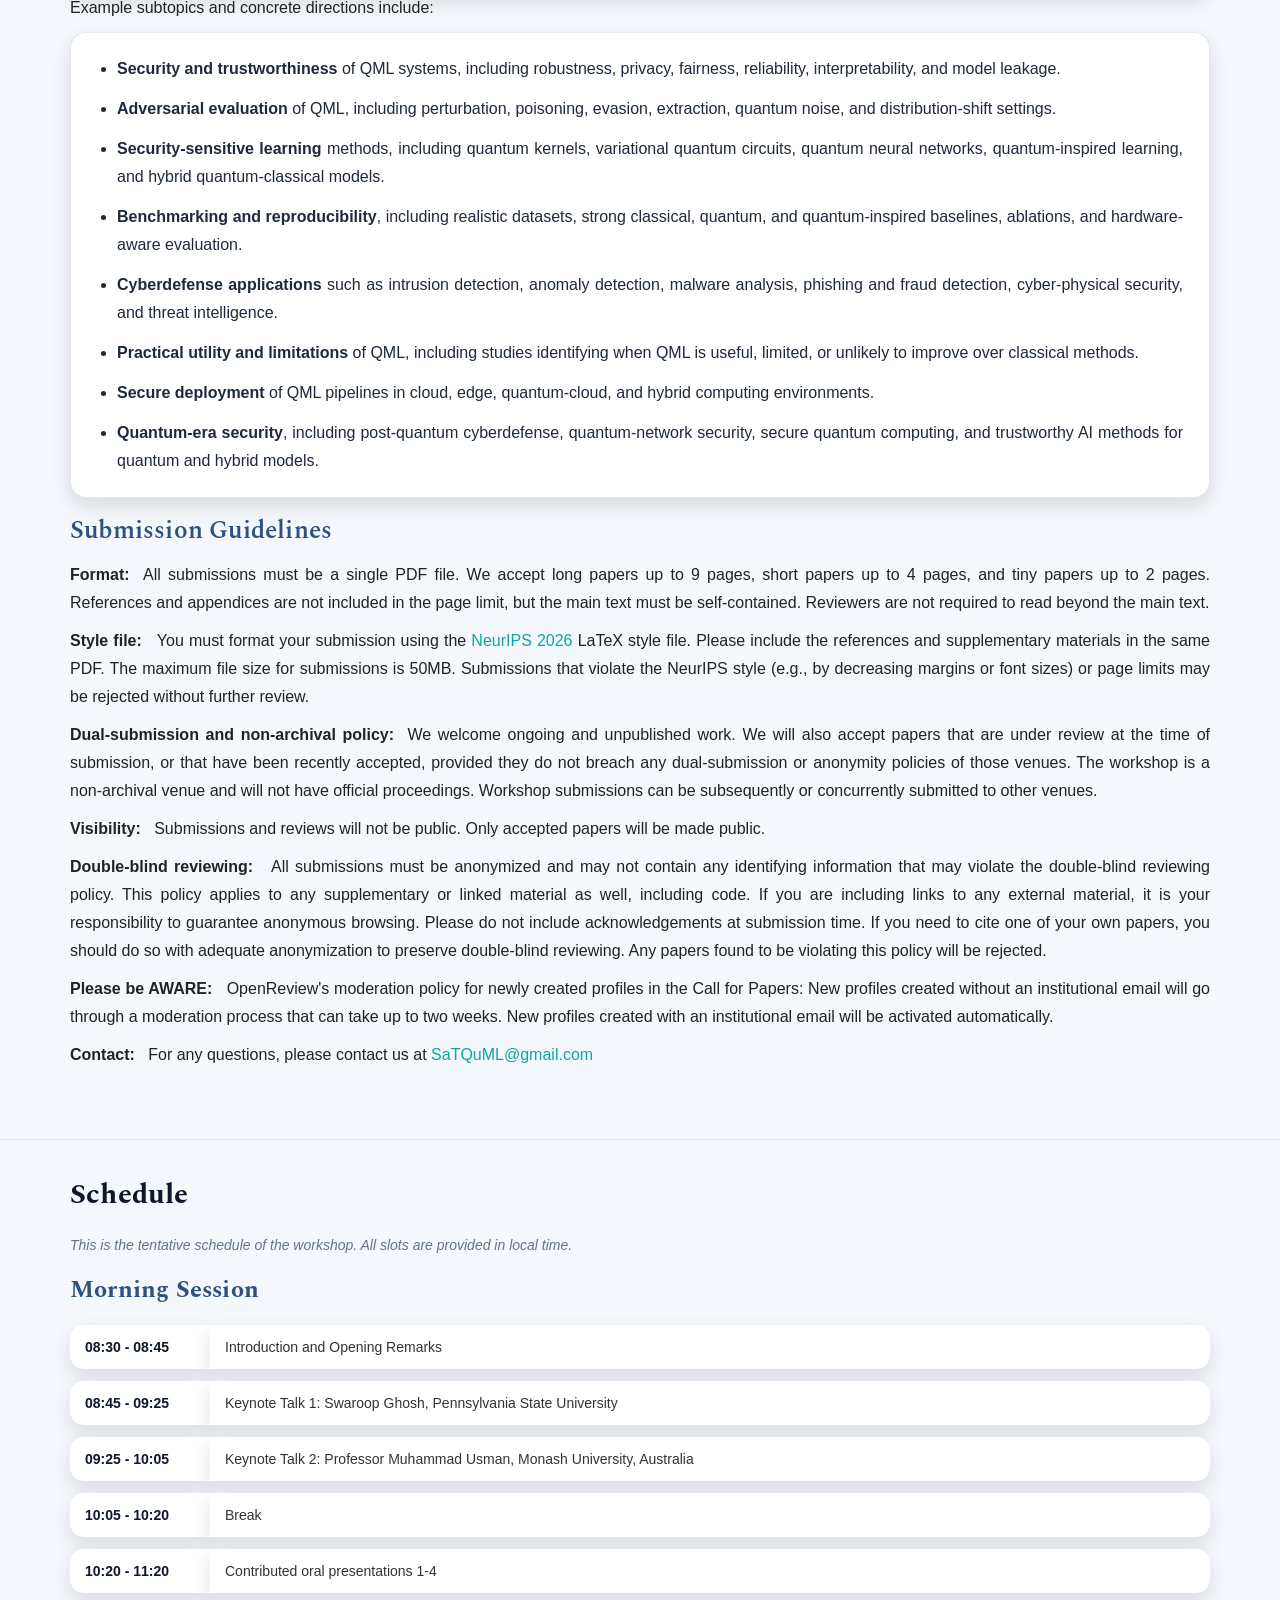
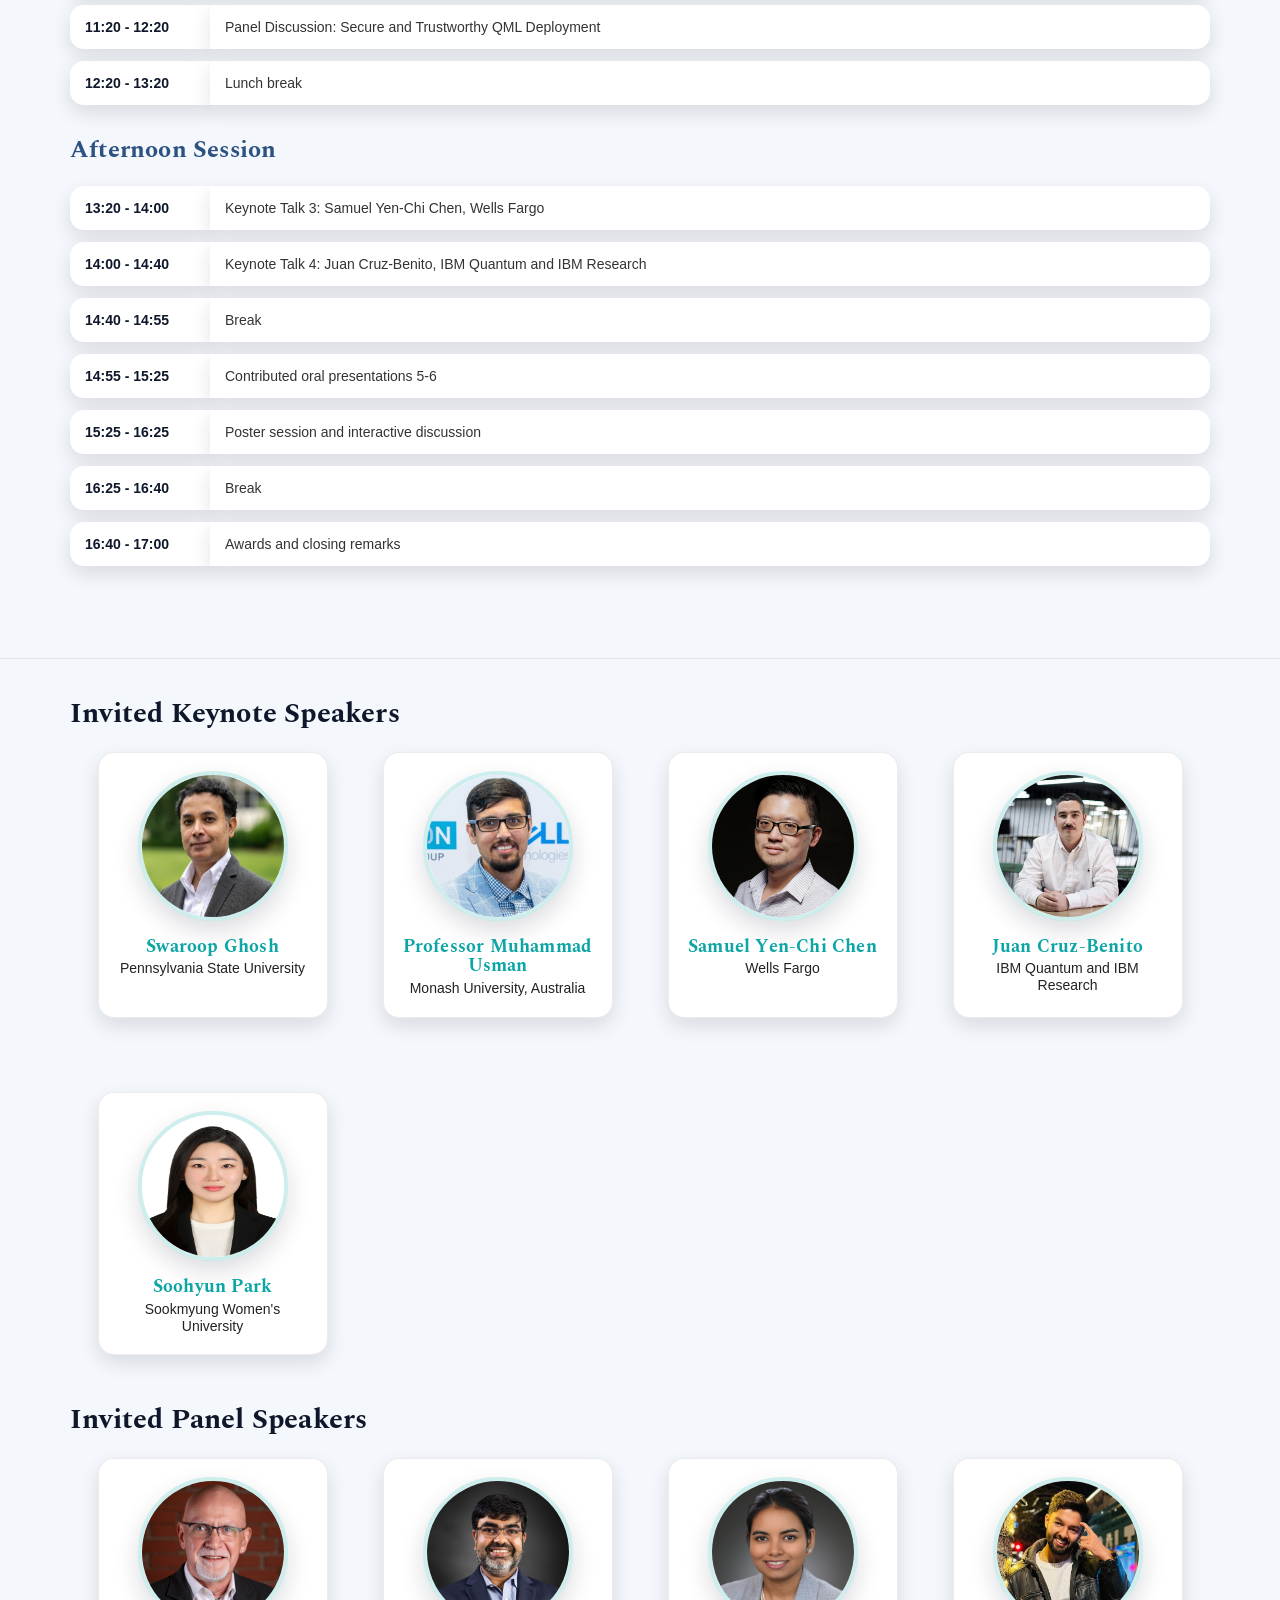
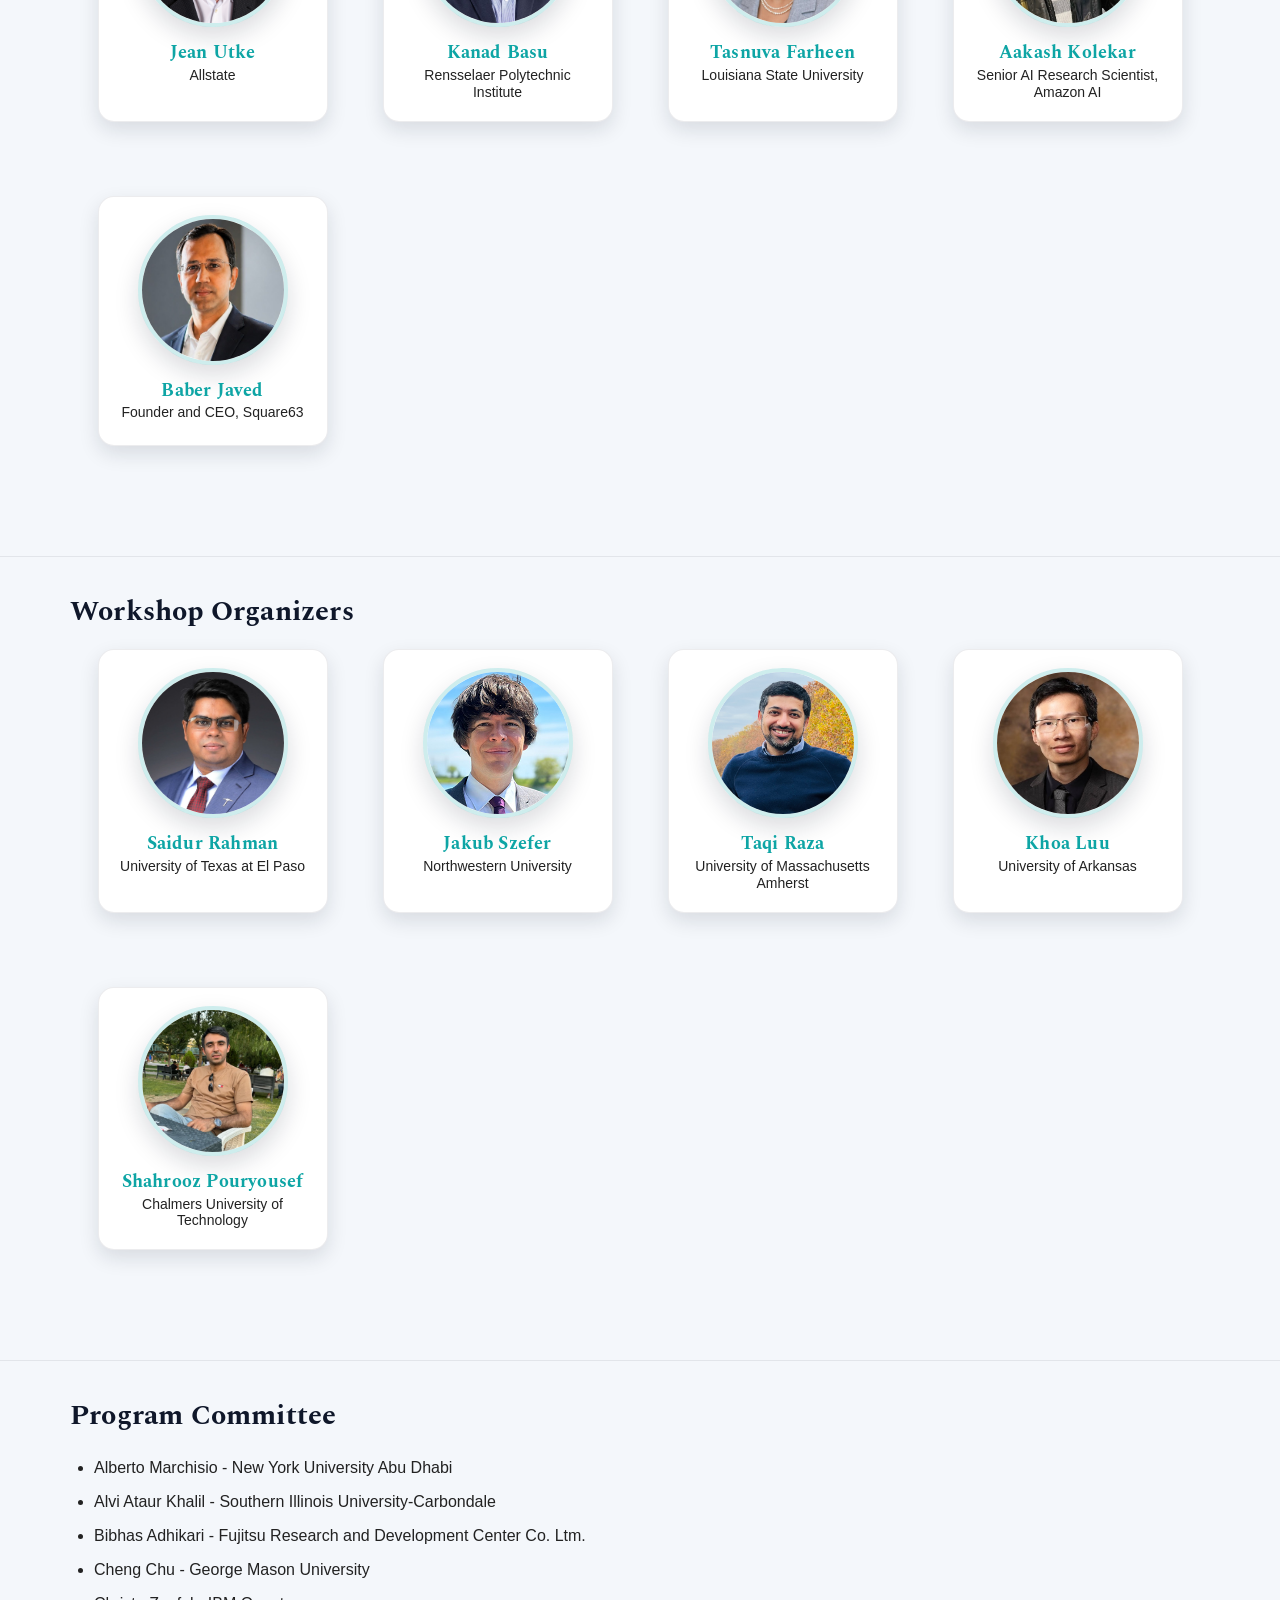
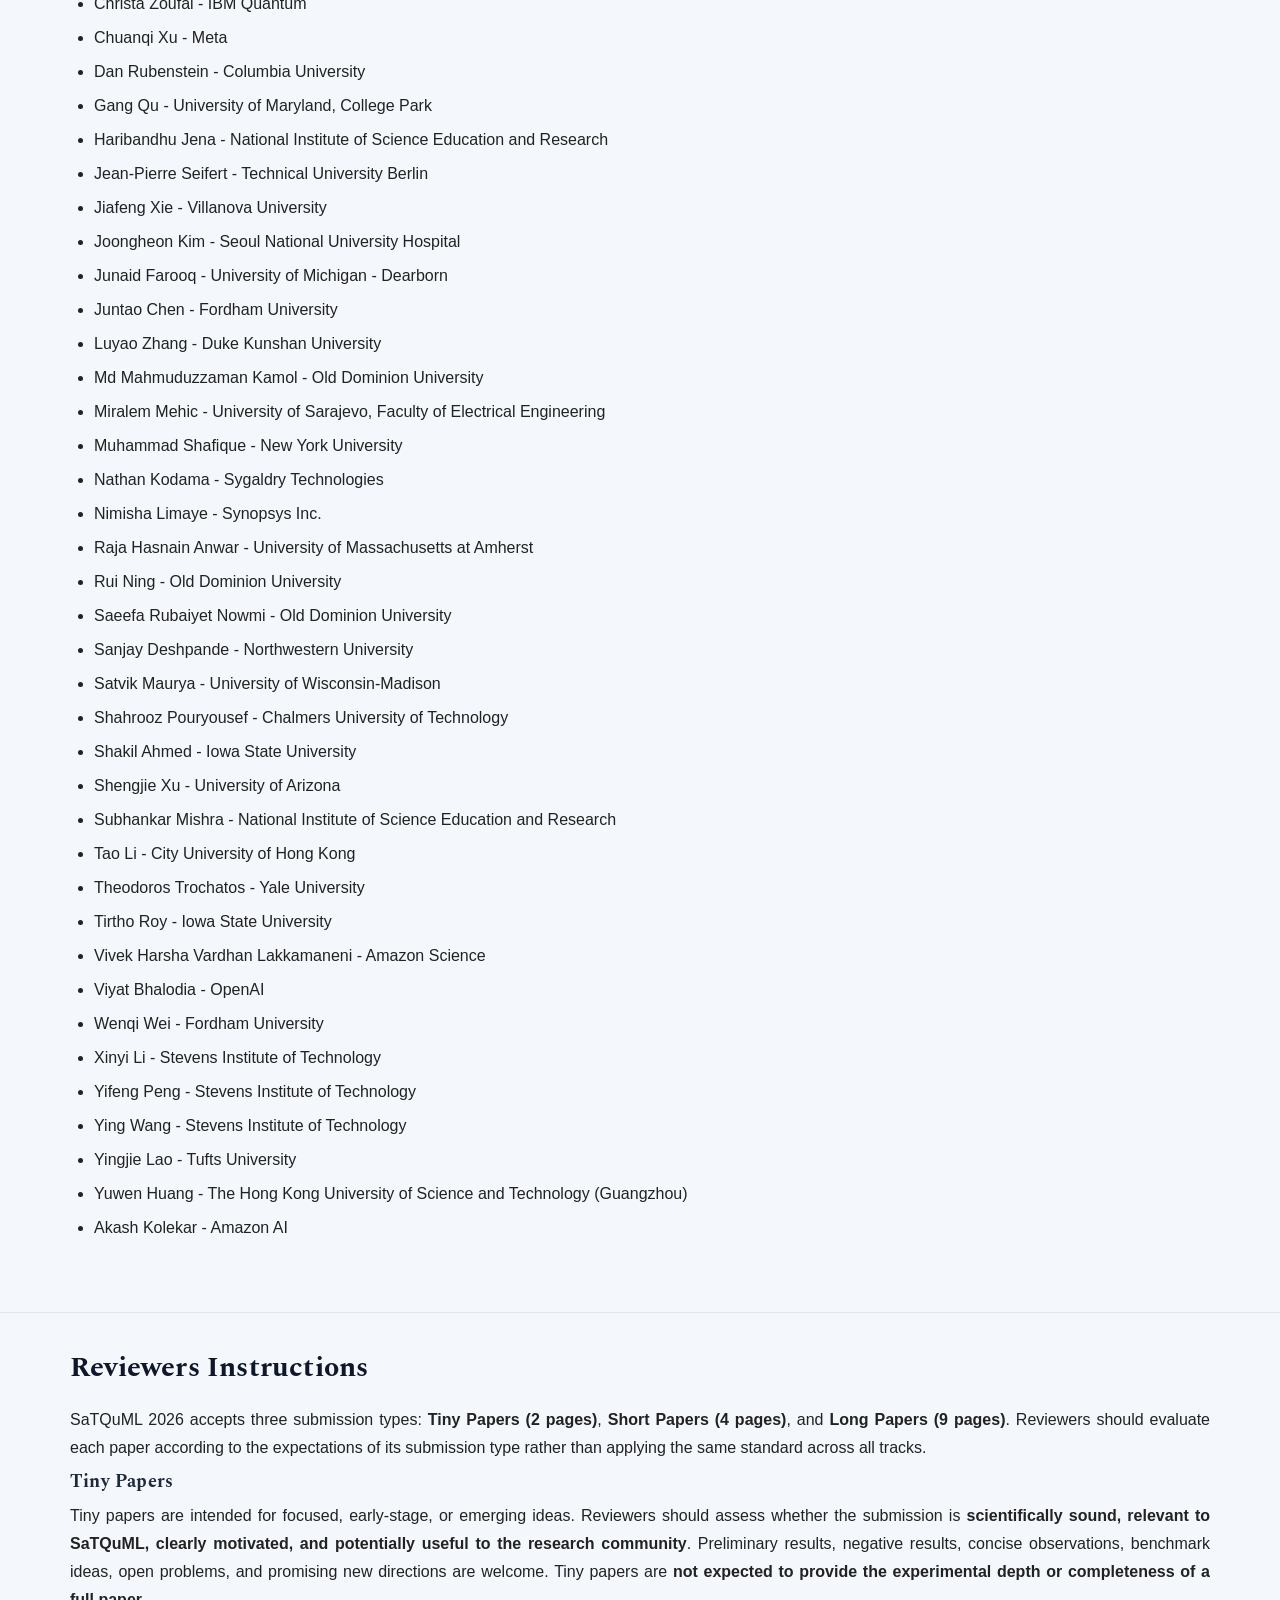
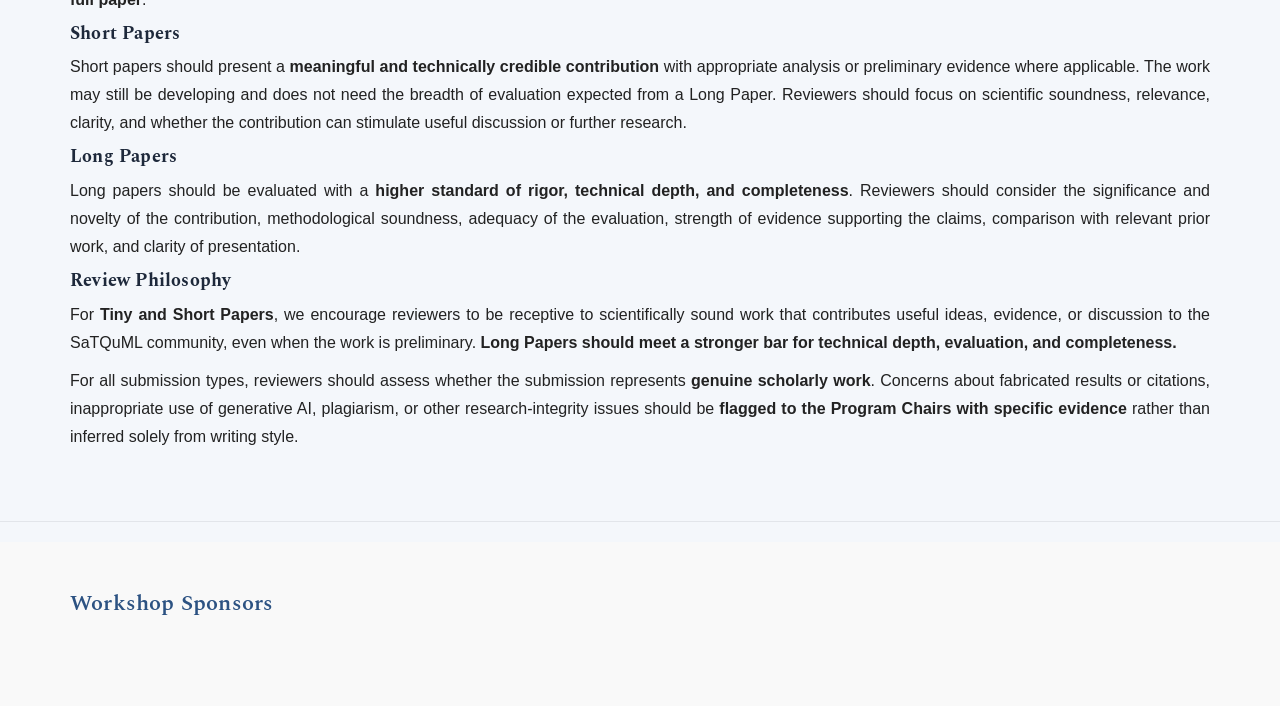
==== commit ebe671a7: "webpage update" ====
--- a/index.html
+++ b/index.html
@@ -1344,14 +1344,14 @@
                         <li>Junaid Farooq - University of Michigan - Dearborn</li>
                         <li>Juntao Chen - Fordham University</li>
                         <li>Luyao Zhang - Duke Kunshan University</li>
-                        <li>Md Mahmuduzzaman Kamol - University of Texas at El Paso</li>
+                        <li>Md Mahmuduzzaman Kamol - Old Dominion University</li>
                         <li>Miralem Mehic - University of Sarajevo, Faculty of Electrical Engineering</li>
                         <li>Muhammad Shafique - New York University</li>
                         <li>Nathan Kodama - Sygaldry Technologies</li>
                         <li>Nimisha Limaye - Synopsys Inc.</li>
                         <li>Raja Hasnain Anwar - University of Massachusetts at Amherst</li>
                         <li>Rui Ning - Old Dominion University</li>
-                        <li>Saeefa Rubaiyet Nowmi - University of Texas at El Paso</li>
+                        <li>Saeefa Rubaiyet Nowmi - Old Dominion University</li>
                         <li>Sanjay Deshpande - Northwestern University</li>
                         <li>Satvik Maurya - University of Wisconsin-Madison</li>
                         <li>Shahrooz Pouryousef - Chalmers University of Technology</li>
@@ -1369,6 +1369,7 @@
                         <li>Ying Wang - Stevens Institute of Technology</li>
                         <li>Yingjie Lao - Tufts University</li>
                         <li>Yuwen Huang - The Hong Kong University of Science and Technology (Guangzhou)</li>
+                        <li>Akash Kolekar - Amazon AI</li>
                     </ul>
                 </div>
             </div>
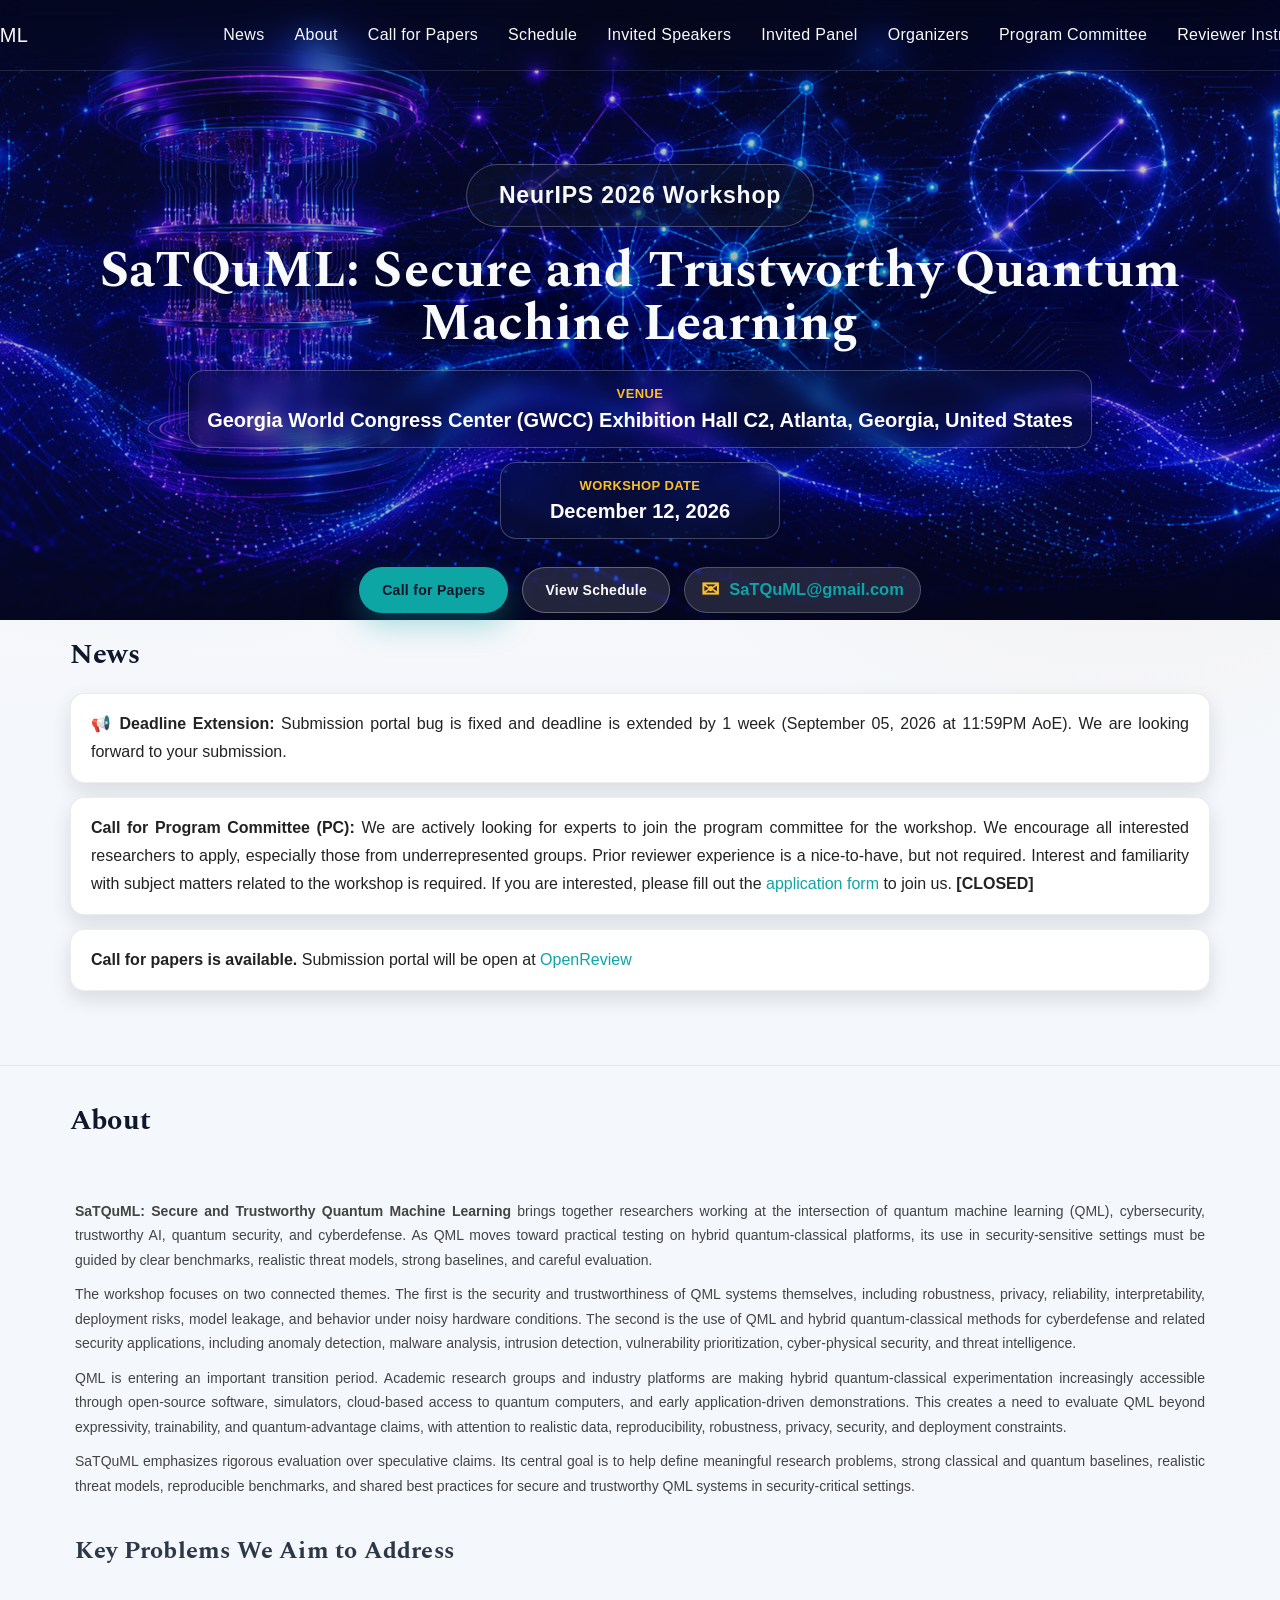
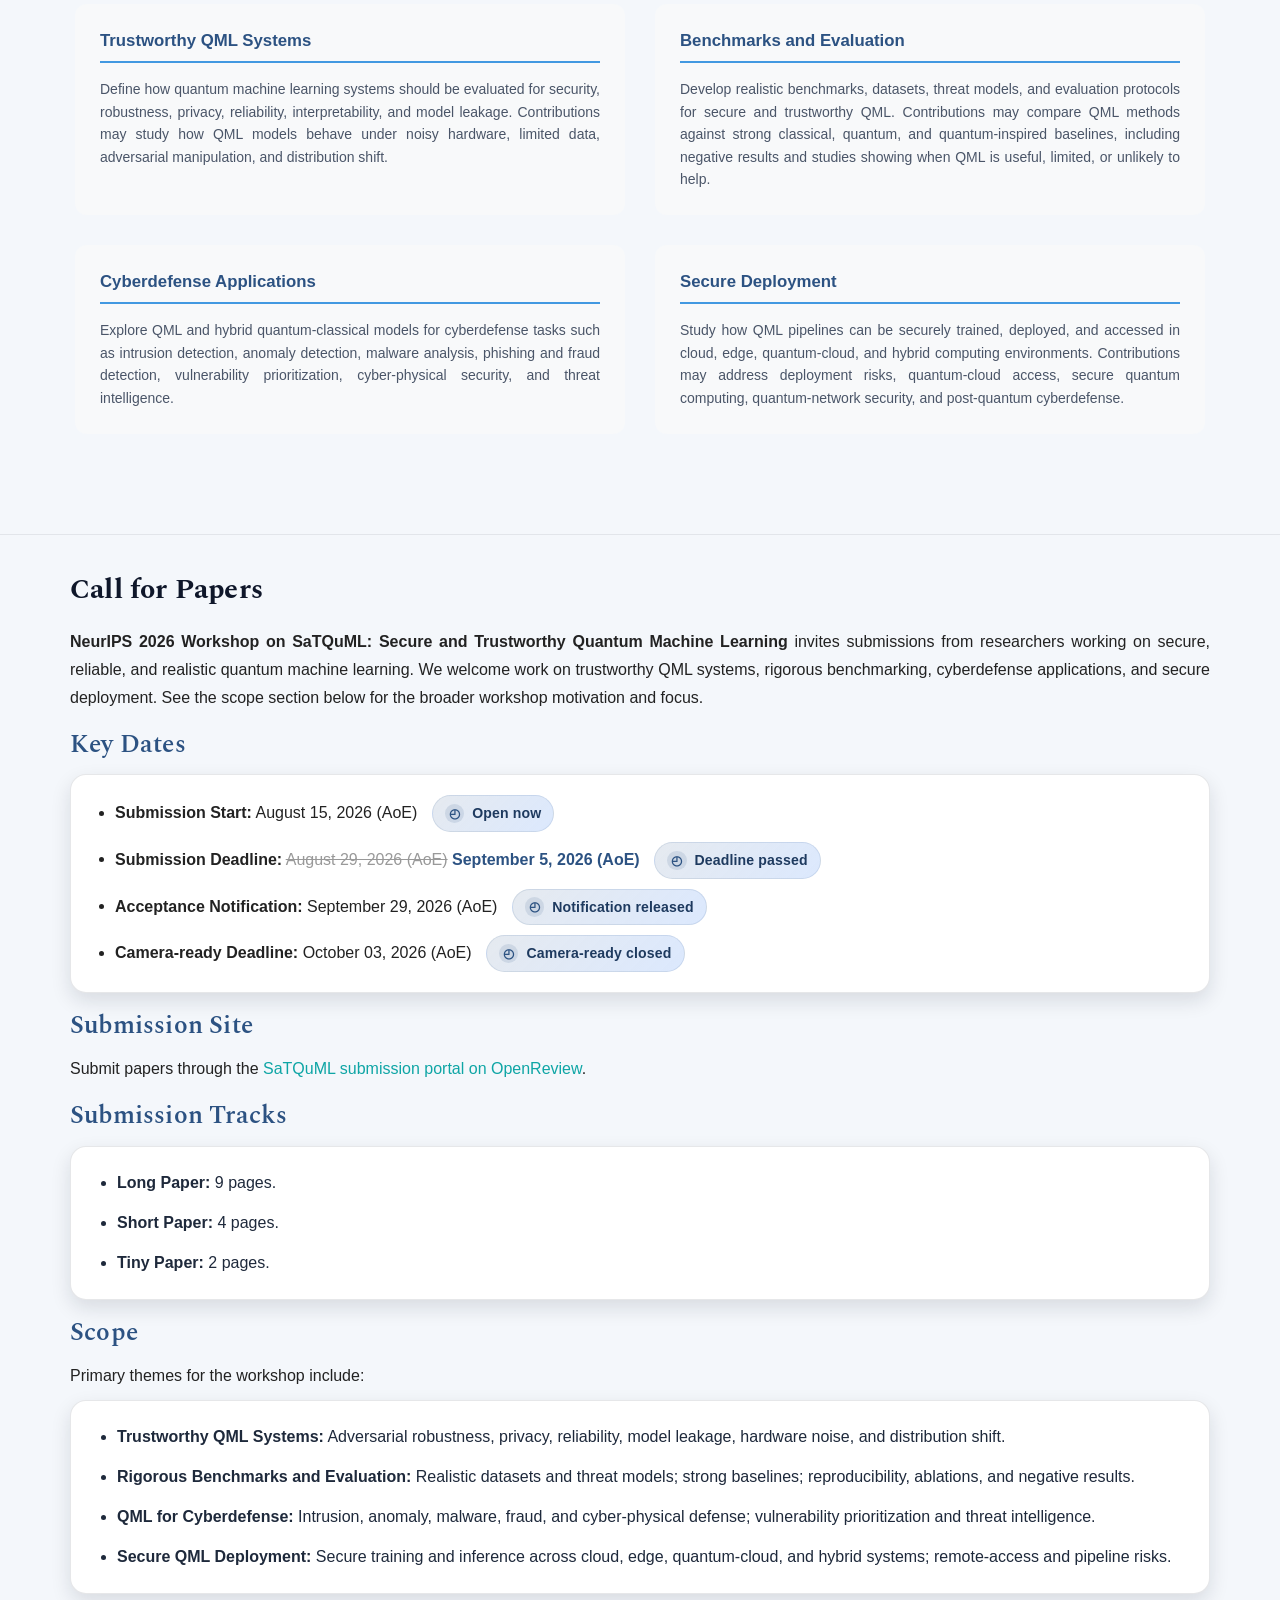
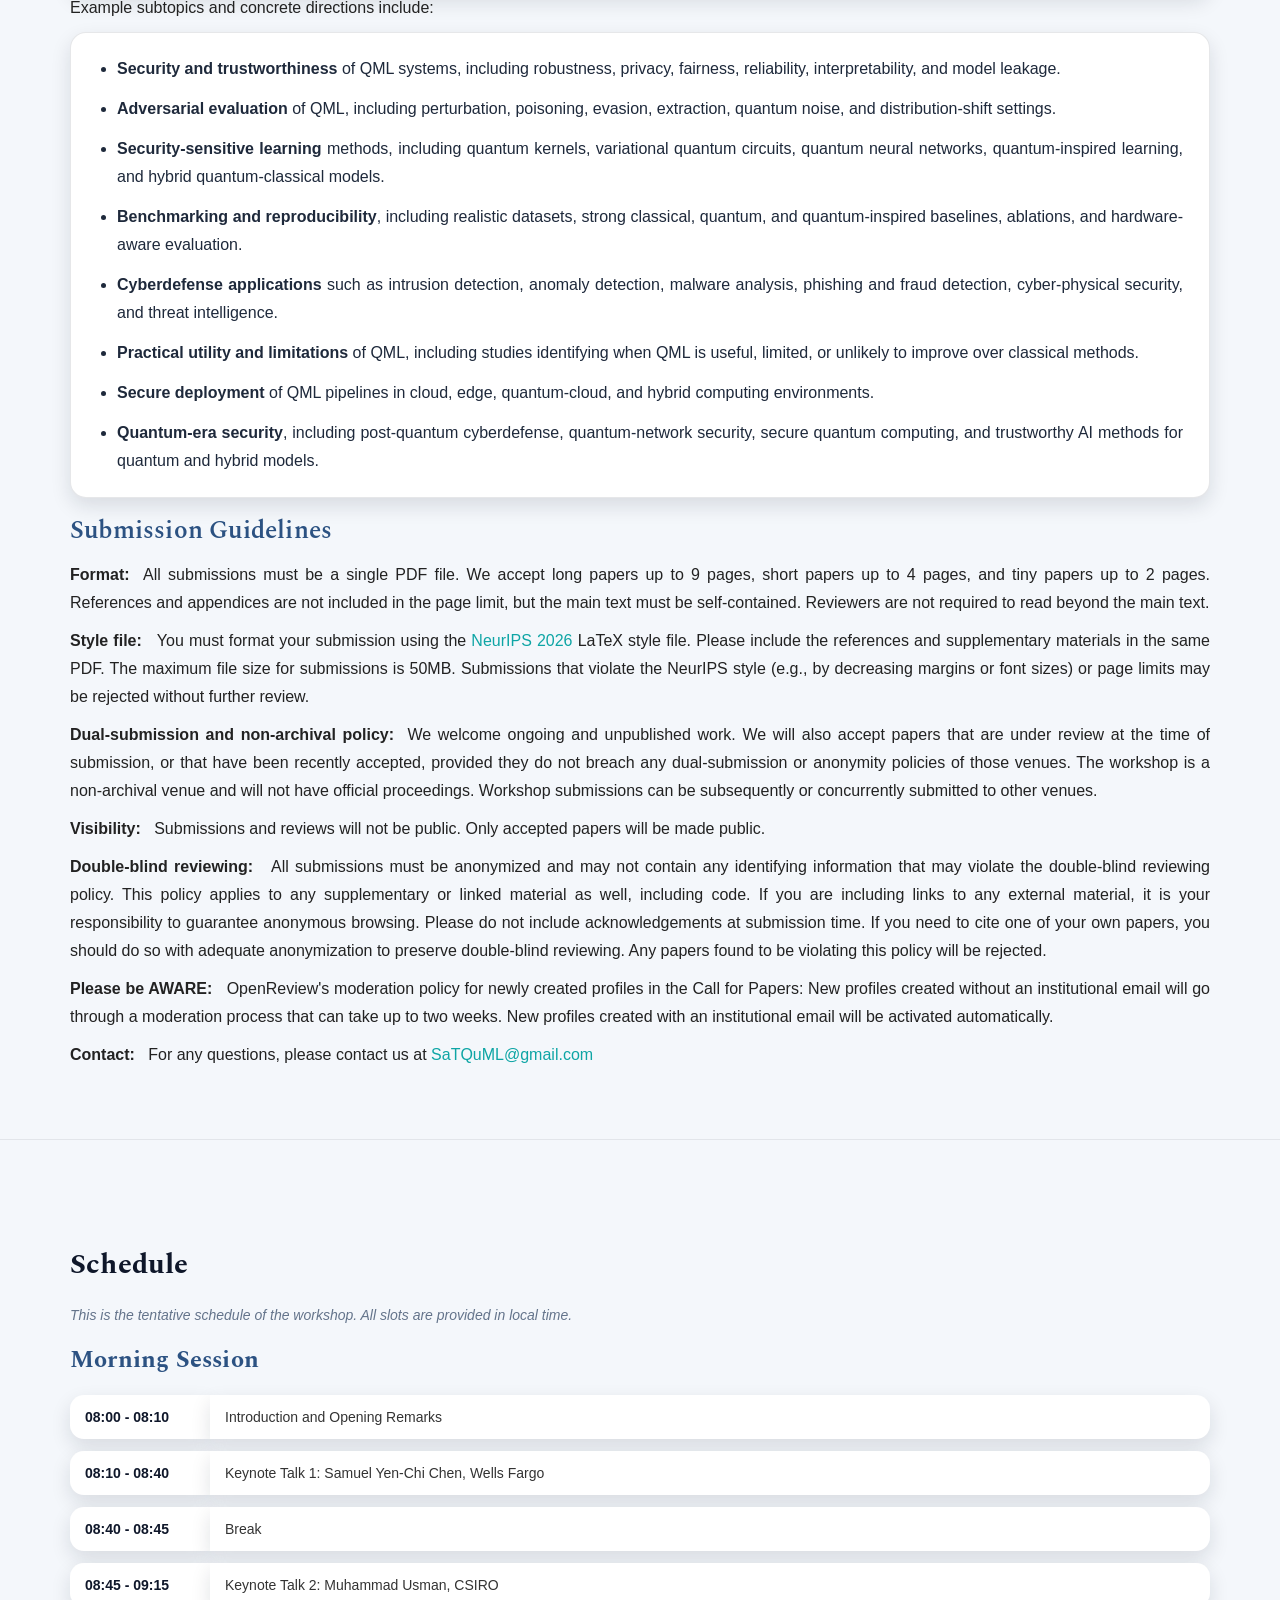
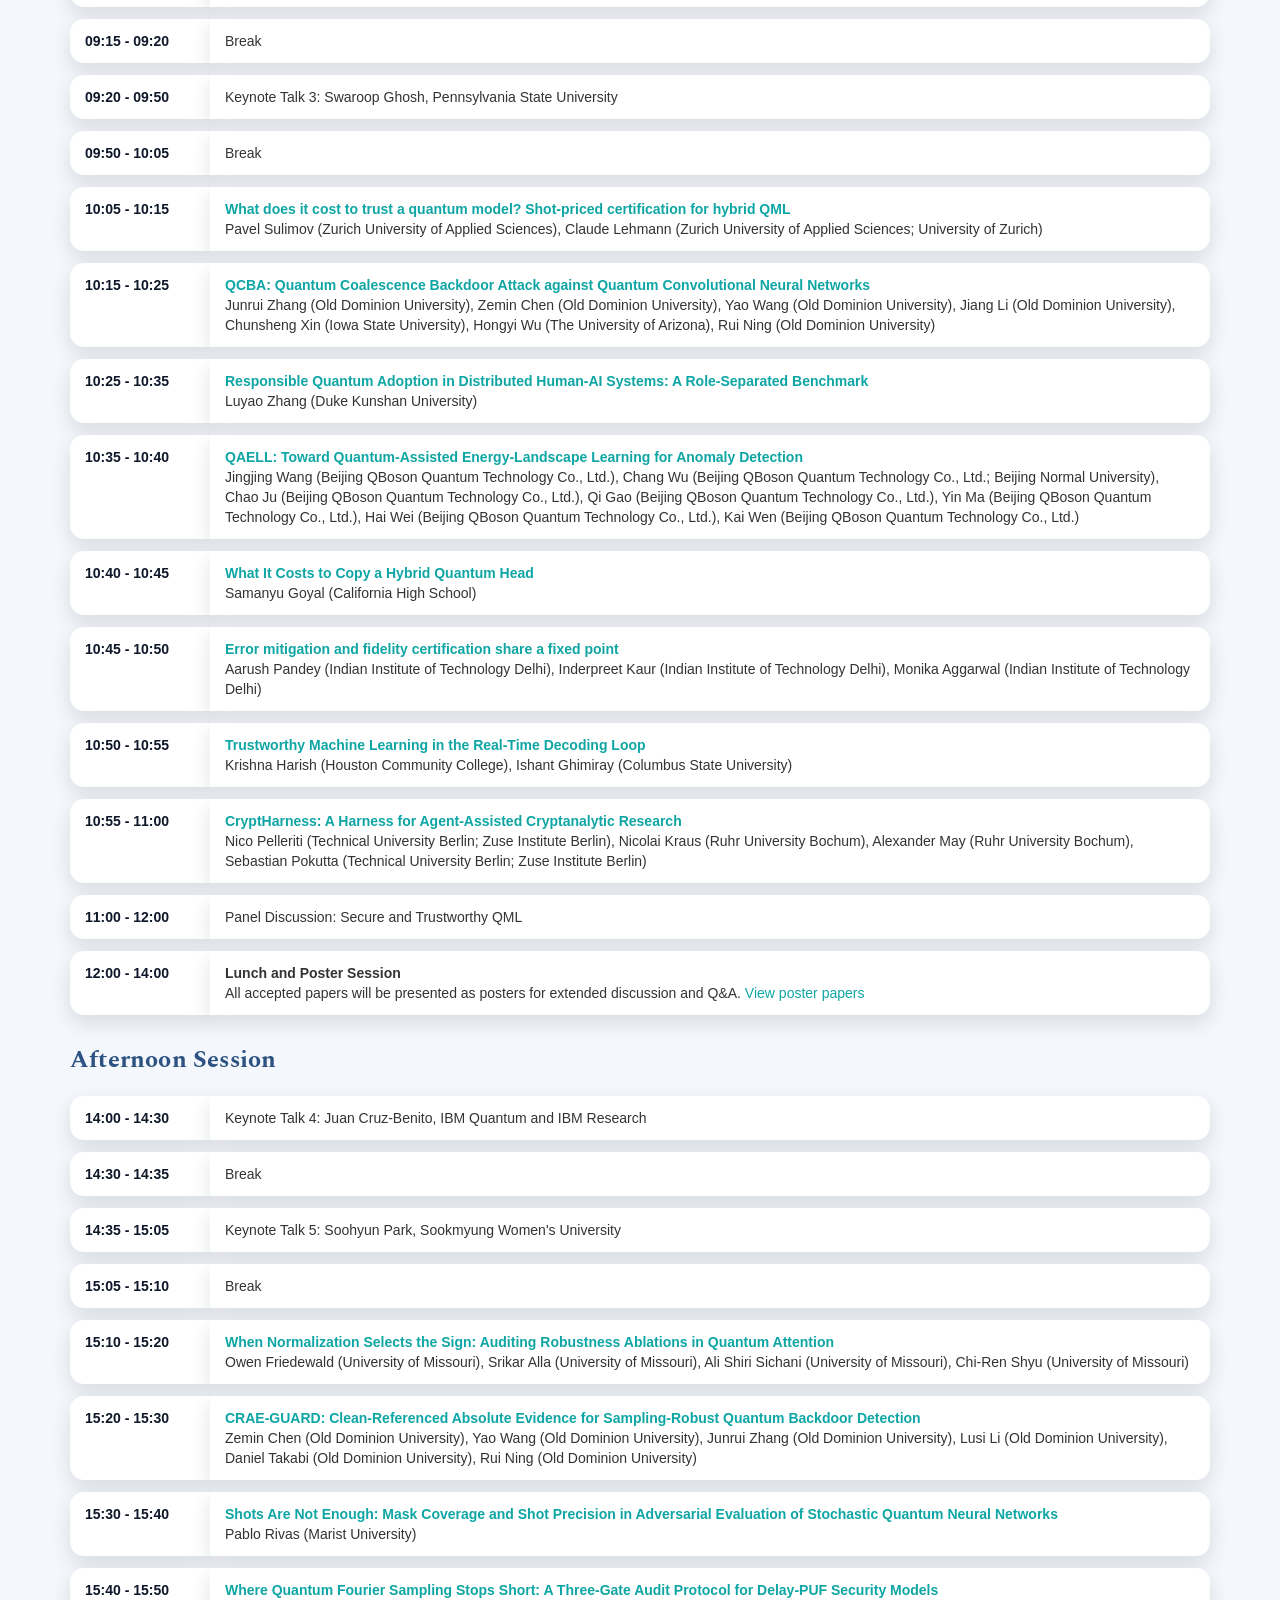
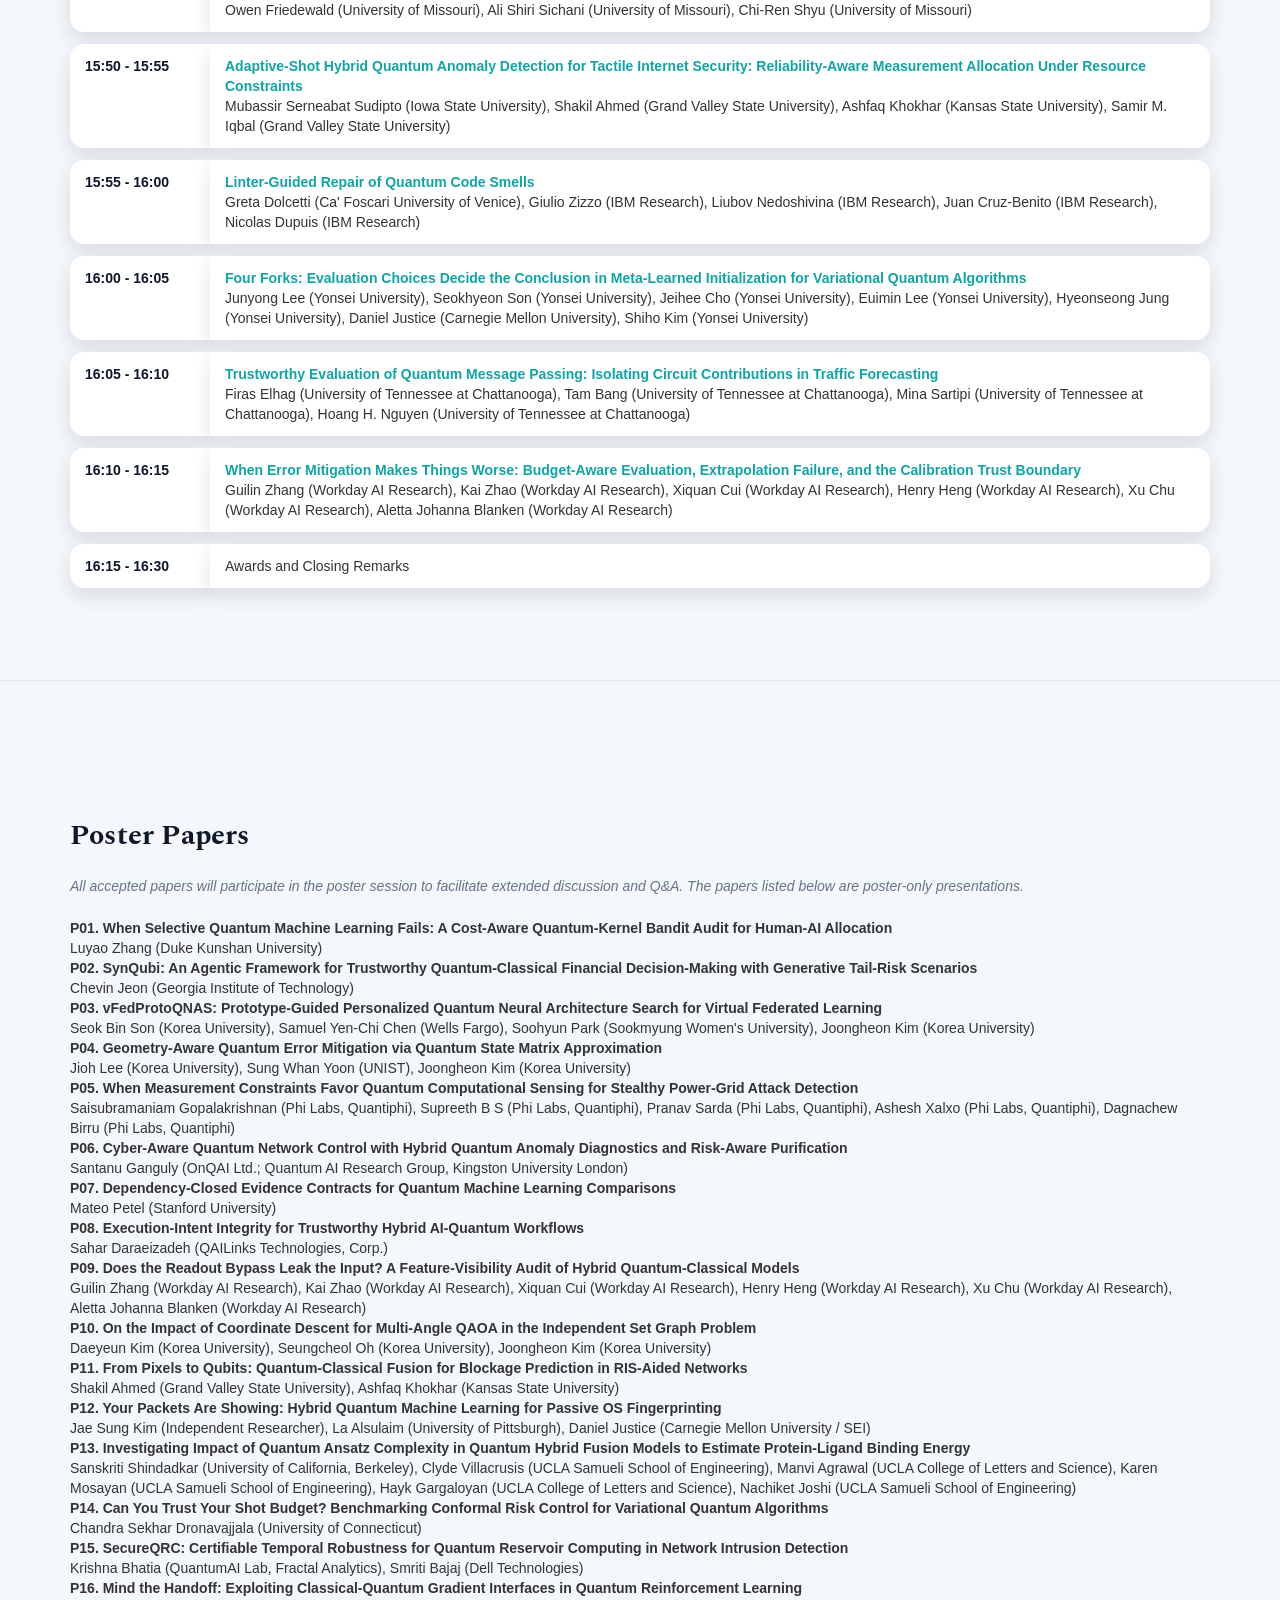
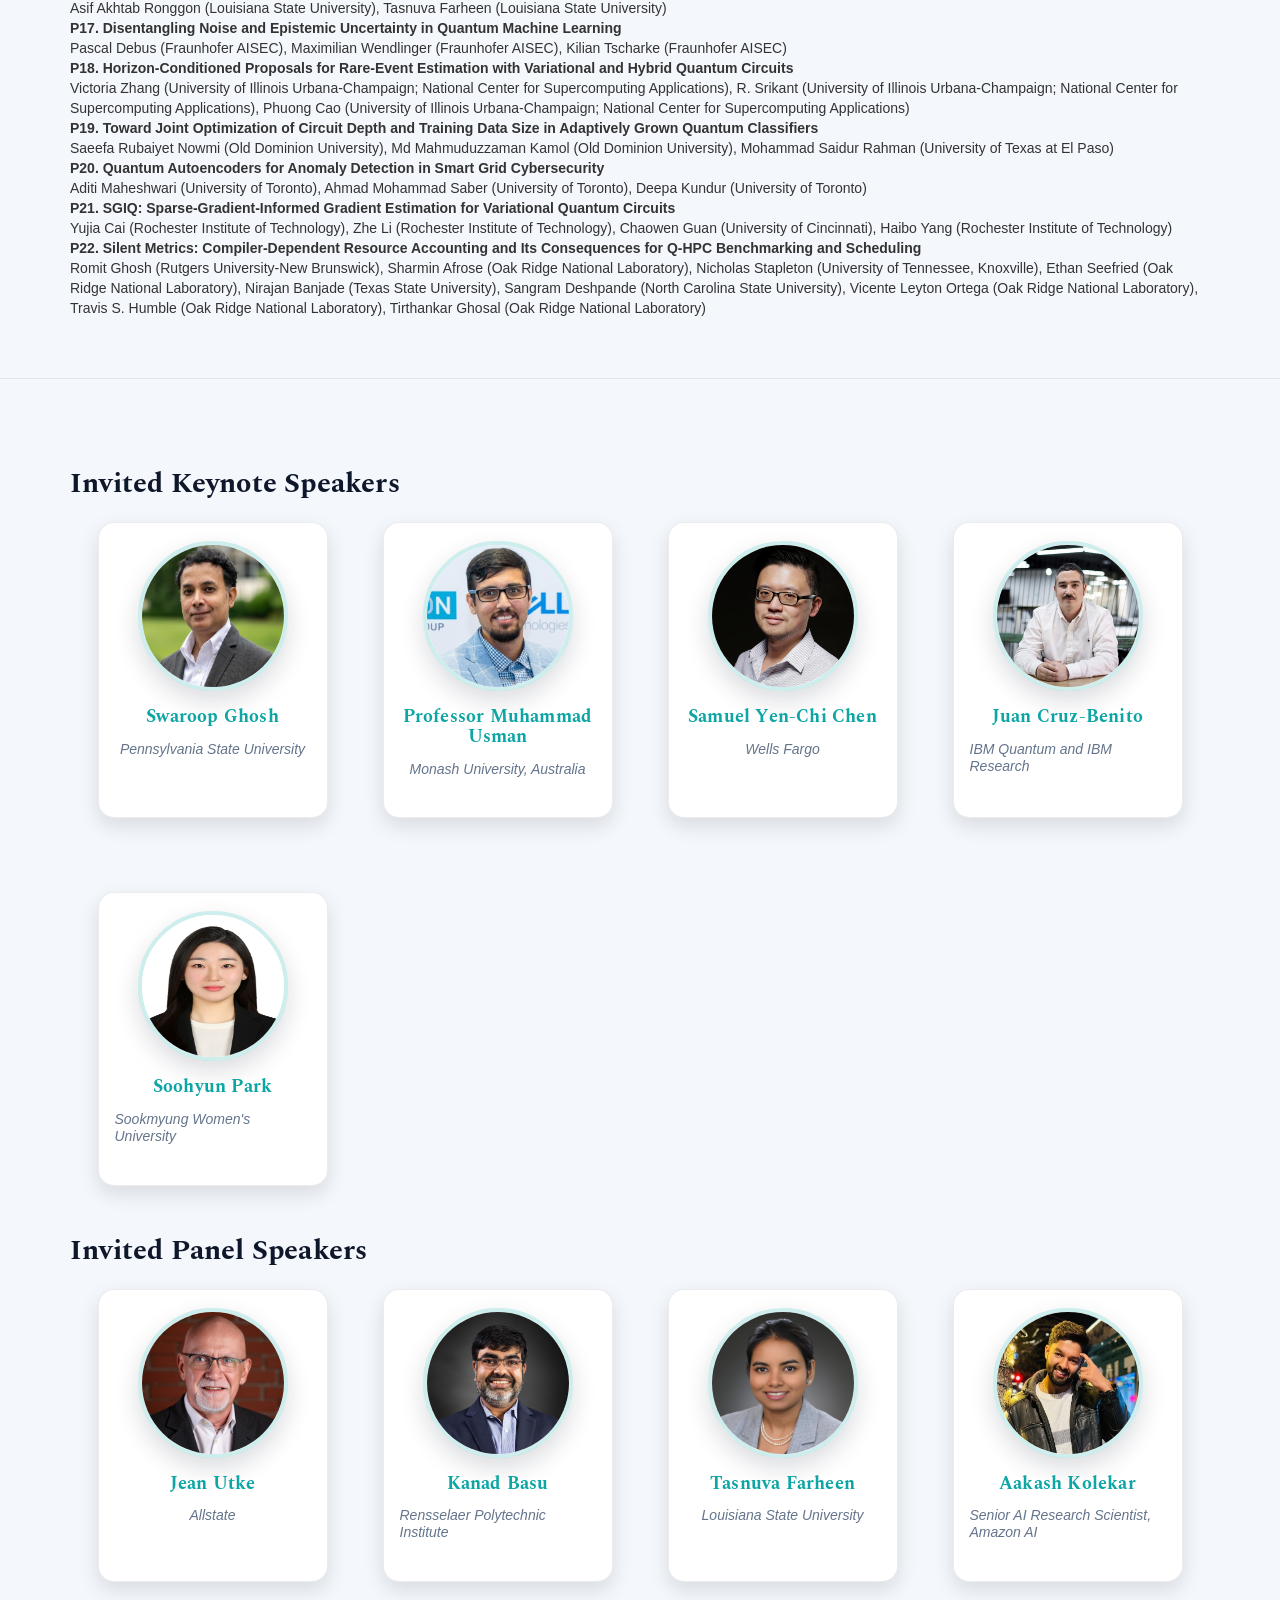
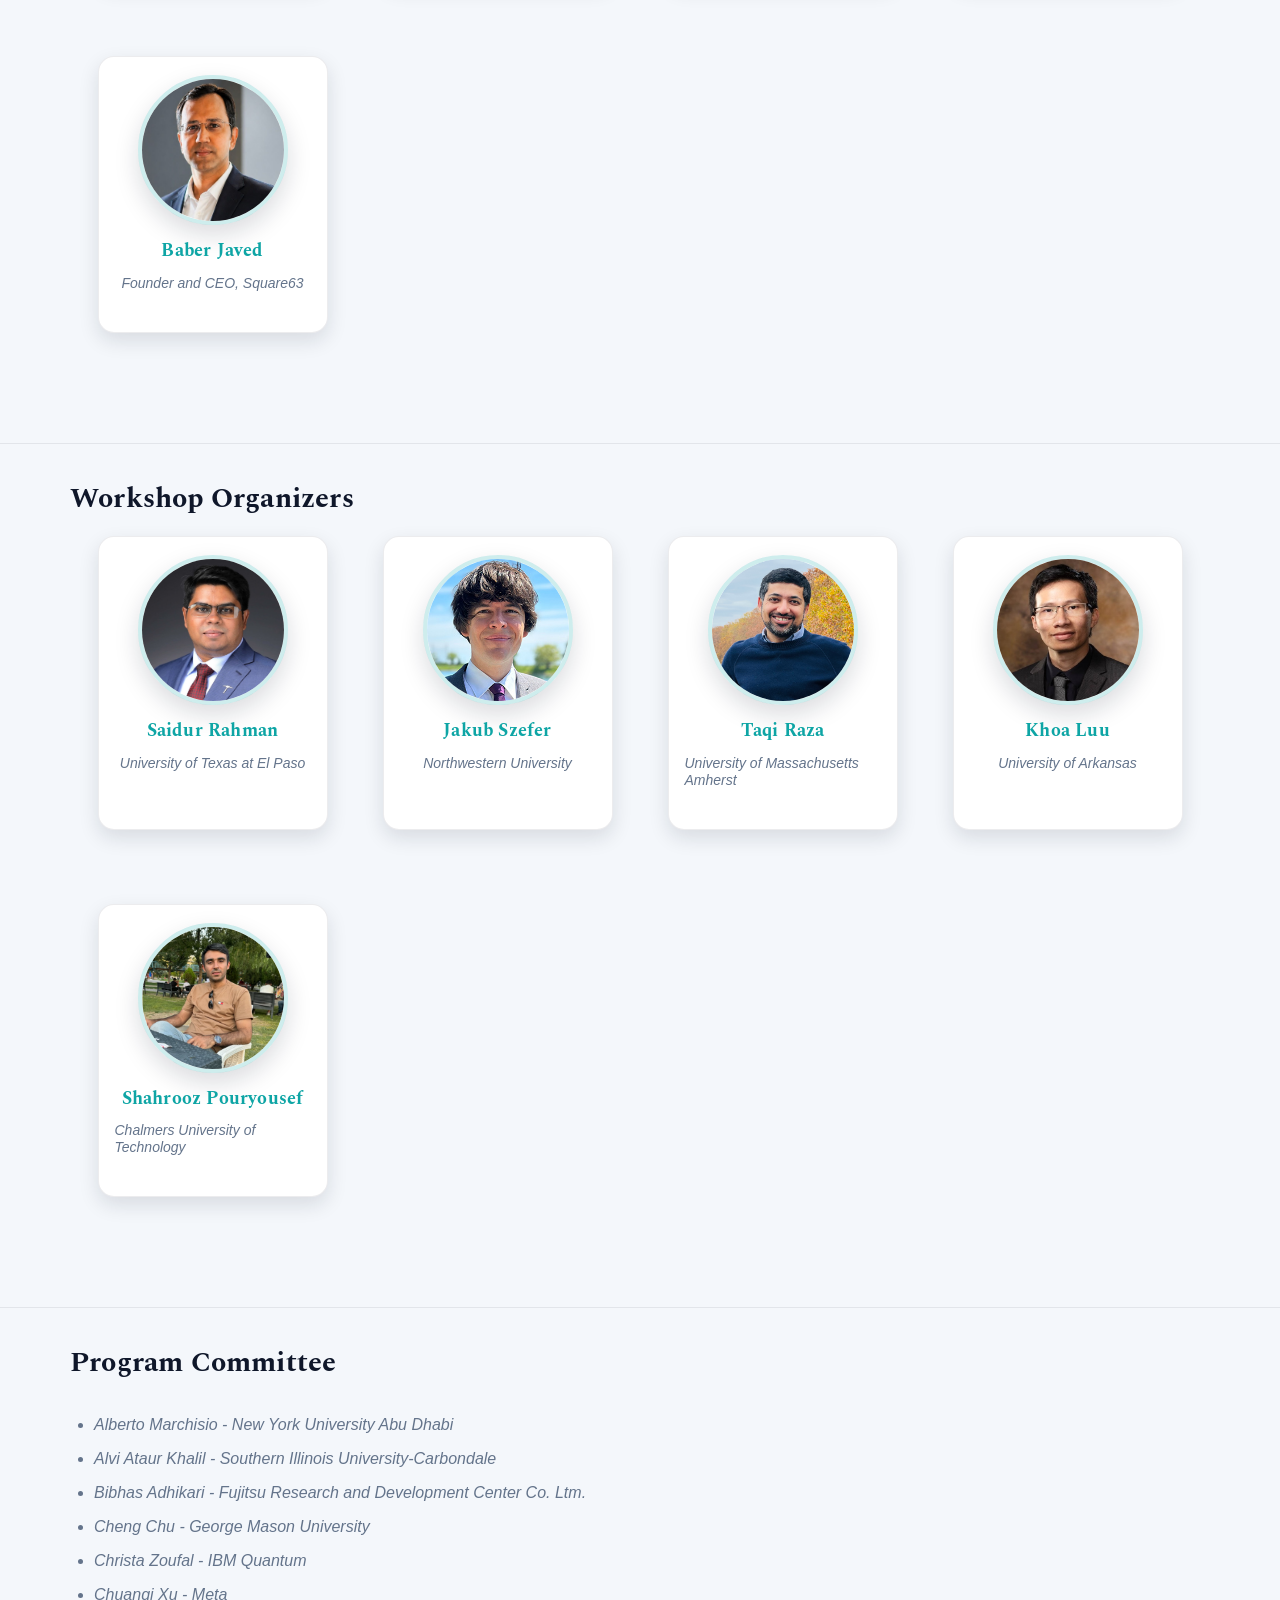
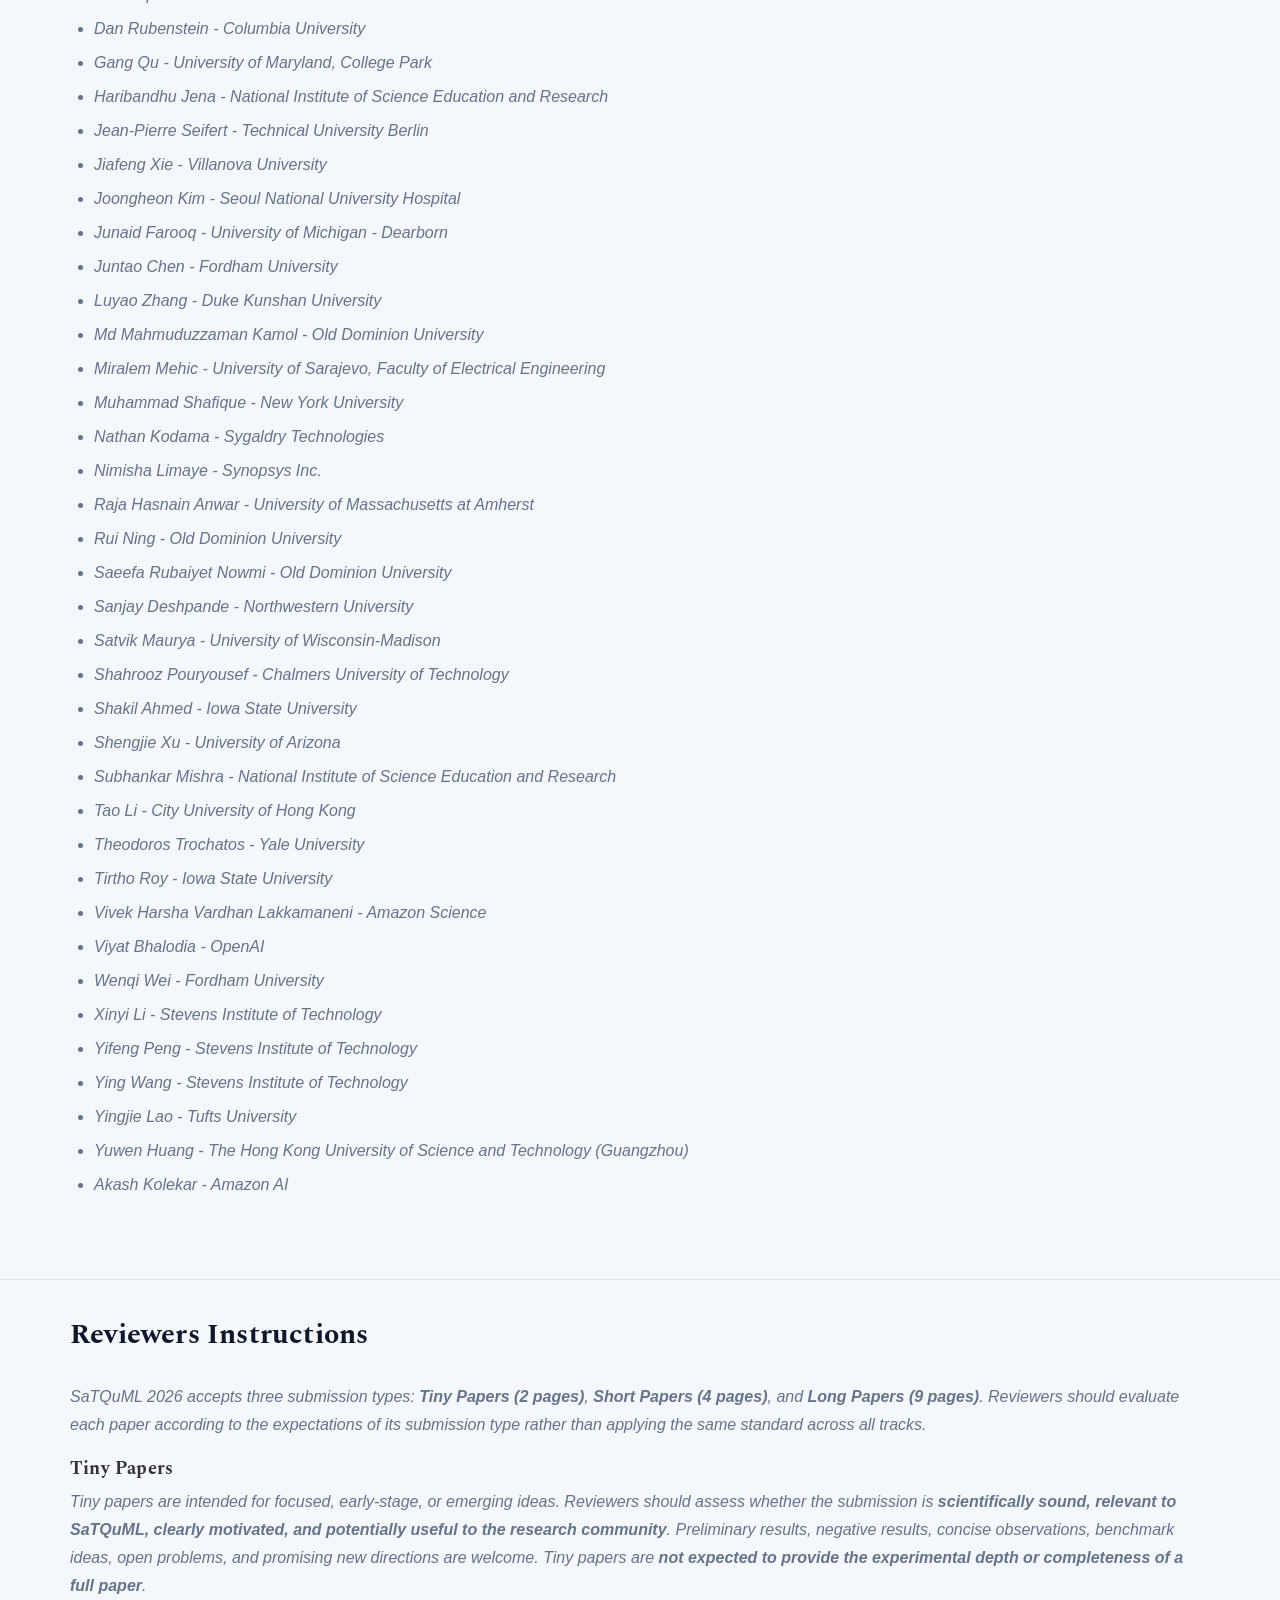
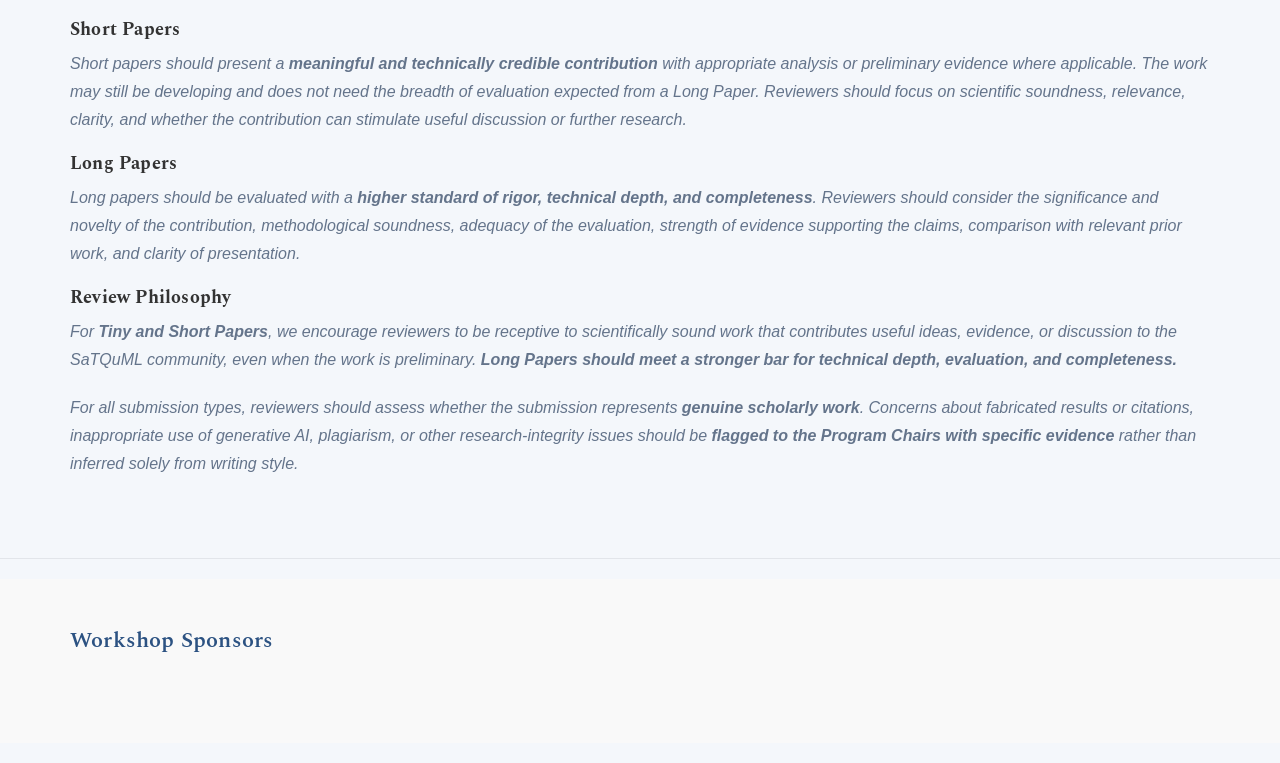
==== commit 784a5ea5: "webpage update" ====
--- a/index.html
+++ b/index.html
@@ -301,11 +301,12 @@
                 <div class="hero-meta-row">
                     <div class="hero-meta-card">
                         <span class="hero-meta-label">Venue</span>
-                        <span class="hero-meta-value">Atlanta, Georgia, United States</span>
+                        <span class="hero-meta-value">Georgia World Congress Center (GWCC) Exhibition Hall C2, Atlanta,
+                            Georgia, United States</span>
                     </div>
                     <div class="hero-meta-card">
-                        <span class="hero-meta-label">Workshop Dates</span>
-                        <span class="hero-meta-value">December 12-13, 2026</span>
+                        <span class="hero-meta-label">Workshop Date</span>
+                        <span class="hero-meta-value">December 12, 2026</span>
                     </div>
                 </div>
                 <div class="hero-actions">
@@ -766,9 +767,6 @@
                                         <p class="large text-muted">
                                             <mybold>Contact:</mybold> &nbsp; For any questions, please contact us at <a
                                                 href="mailto:SaTQuML@gmail.com">SaTQuML@gmail.com</a>
-                                            <!-- or -->
-                                            <!-- <a
-                                                href="mailto:EfficientReasoning2025@googlegroups.com">EfficientReasoning2025@googlegroups.com</a> -->
                                         </p>
                                     </div>
                                 </div>
@@ -839,434 +837,895 @@
                 margin: 0 auto;
             }
         </style>
-        <div class="container">
-            <h2 class="section-heading">Schedule</h2>
-            <p class="text-muted">This is the tentative schedule of the workshop. All slots are provided in local time.
-            </p>
-
-            <div id="schedule">
-                <h3>Morning Session</h3>
-                <div class="centered">
-                    <table class="table">
-                        <tbody>
-                            <tr>
-                                <td>08:30 - 08:45</td>
-                                <td>Introduction and Opening Remarks</td>
-                            </tr>
-                            <tr>
-                                <td>08:45 - 09:25</td>
-                                <td>Keynote Talk 1: Swaroop Ghosh, Pennsylvania State University</td>
-                            </tr>
-                            <tr>
-                                <td>09:25 - 10:05</td>
-                                <td>Keynote Talk 2: Professor Muhammad Usman, Monash University, Australia</td>
-                            </tr>
-                            <tr>
-                                <td>10:05 - 10:20</td>
-                                <td>Break</td>
-                            </tr>
-                            <tr>
-                                <td>10:20 - 11:20</td>
-                                <td>Contributed oral presentations 1-4</td>
-                            </tr>
-                            <tr>
-                                <td>11:20 - 12:20</td>
-                                <td>Panel Discussion: Secure and Trustworthy QML Deployment</td>
-                            </tr>
-                            <tr>
-                                <td>12:20 - 13:20</td>
-                                <td>Lunch break</td>
-                            </tr>
-                        </tbody>
-                    </table>
+
+
+        <section id="schedule-section">
+            <div class="container">
+                <h2 class="section-heading">Schedule</h2>
+                <p class="text-muted">
+                    This is the tentative schedule of the workshop. All slots are provided in local time.
+                </p>
+
+                <div id="schedule">
+
+                    <h3>Morning Session</h3>
+                    <div class="centered">
+                        <table class="table">
+                            <tbody>
+
+                                <tr>
+                                    <td>08:00 - 08:10</td>
+                                    <td>Introduction and Opening Remarks</td>
+                                </tr>
+
+                                <tr>
+                                    <td>08:10 - 08:40</td>
+                                    <td>Keynote Talk 1: Samuel Yen-Chi Chen, Wells Fargo</td>
+                                </tr>
+
+                                <tr>
+                                    <td>08:40 - 08:45</td>
+                                    <td>Break</td>
+                                </tr>
+
+                                <tr>
+                                    <td>08:45 - 09:15</td>
+                                    <td>Keynote Talk 2: Muhammad Usman, CSIRO</td>
+                                </tr>
+
+                                <tr>
+                                    <td>09:15 - 09:20</td>
+                                    <td>Break</td>
+                                </tr>
+
+                                <tr>
+                                    <td>09:20 - 09:50</td>
+                                    <td>Keynote Talk 3: Swaroop Ghosh, Pennsylvania State University</td>
+                                </tr>
+
+                                <tr>
+                                    <td>09:50 - 10:05</td>
+                                    <td>Break</td>
+                                </tr>
+
+                                <tr>
+                                    <td>10:05 - 10:15</td>
+                                    <td>
+                                        <strong>
+                                            <a href="https://openreview.net/forum?id=4wUj6qZBTR">
+                                                What does it cost to trust a quantum model? Shot-priced certification
+                                                for hybrid
+                                                QML
+                                            </a>
+                                        </strong><br>
+                                        Pavel Sulimov (Zurich University of Applied Sciences),
+                                        Claude Lehmann (Zurich University of Applied Sciences; University of Zurich)
+                                    </td>
+                                </tr>
+
+                                <tr>
+                                    <td>10:15 - 10:25</td>
+                                    <td>
+                                        <strong>
+                                            <a href="https://openreview.net/forum?id=6yum7wY2Aq">
+                                                QCBA: Quantum Coalescence Backdoor Attack against Quantum Convolutional
+                                                Neural
+                                                Networks
+                                            </a>
+                                        </strong><br>
+                                        Junrui Zhang (Old Dominion University),
+                                        Zemin Chen (Old Dominion University),
+                                        Yao Wang (Old Dominion University),
+                                        Jiang Li (Old Dominion University),
+                                        Chunsheng Xin (Iowa State University),
+                                        Hongyi Wu (The University of Arizona),
+                                        Rui Ning (Old Dominion University)
+                                    </td>
+                                </tr>
+
+                                <tr>
+                                    <td>10:25 - 10:35</td>
+                                    <td>
+                                        <strong>
+                                            <a href="https://openreview.net/forum?id=meGaGboi1G">
+                                                Responsible Quantum Adoption in Distributed Human-AI Systems: A
+                                                Role-Separated
+                                                Benchmark
+                                            </a>
+                                        </strong><br>
+                                        Luyao Zhang (Duke Kunshan University)
+                                    </td>
+                                </tr>
+
+                                <tr>
+                                    <td>10:35 - 10:40</td>
+                                    <td>
+                                        <strong>
+                                            <a href="https://openreview.net/forum?id=mN1YQco1l2">
+                                                QAELL: Toward Quantum-Assisted Energy-Landscape Learning for Anomaly
+                                                Detection
+                                            </a>
+                                        </strong><br>
+                                        Jingjing Wang (Beijing QBoson Quantum Technology Co., Ltd.),
+                                        Chang Wu (Beijing QBoson Quantum Technology Co., Ltd.; Beijing Normal
+                                        University),
+                                        Chao Ju (Beijing QBoson Quantum Technology Co., Ltd.),
+                                        Qi Gao (Beijing QBoson Quantum Technology Co., Ltd.),
+                                        Yin Ma (Beijing QBoson Quantum Technology Co., Ltd.),
+                                        Hai Wei (Beijing QBoson Quantum Technology Co., Ltd.),
+                                        Kai Wen (Beijing QBoson Quantum Technology Co., Ltd.)
+                                    </td>
+                                </tr>
+
+                                <tr>
+                                    <td>10:40 - 10:45</td>
+                                    <td>
+                                        <strong>
+                                            <a href="https://openreview.net/forum?id=BnmIydSwdN">
+                                                What It Costs to Copy a Hybrid Quantum Head
+                                            </a>
+                                        </strong><br>
+                                        Samanyu Goyal (California High School)
+                                    </td>
+                                </tr>
+
+                                <tr>
+                                    <td>10:45 - 10:50</td>
+                                    <td>
+                                        <strong>
+                                            <a href="https://openreview.net/forum?id=pHycj3ktu7">
+                                                Error mitigation and fidelity certification share a fixed point
+                                            </a>
+                                        </strong><br>
+                                        Aarush Pandey (Indian Institute of Technology Delhi),
+                                        Inderpreet Kaur (Indian Institute of Technology Delhi),
+                                        Monika Aggarwal (Indian Institute of Technology Delhi)
+                                    </td>
+                                </tr>
+
+                                <tr>
+                                    <td>10:50 - 10:55</td>
+                                    <td>
+                                        <strong>
+                                            <a href="https://openreview.net/forum?id=CmIocYXadr">
+                                                Trustworthy Machine Learning in the Real-Time Decoding Loop
+                                            </a>
+                                        </strong><br>
+                                        Krishna Harish (Houston Community College),
+                                        Ishant Ghimiray (Columbus State University)
+                                    </td>
+                                </tr>
+
+                                <tr>
+                                    <td>10:55 - 11:00</td>
+                                    <td>
+                                        <strong>
+                                            <a href="https://openreview.net/forum?id=1Va7bcbAUJ">
+                                                CryptHarness: A Harness for Agent-Assisted Cryptanalytic Research
+                                            </a>
+                                        </strong><br>
+                                        Nico Pelleriti (Technical University Berlin; Zuse Institute Berlin),
+                                        Nicolai Kraus (Ruhr University Bochum),
+                                        Alexander May (Ruhr University Bochum),
+                                        Sebastian Pokutta (Technical University Berlin; Zuse Institute Berlin)
+                                    </td>
+                                </tr>
+
+                                <tr>
+                                    <td>11:00 - 12:00</td>
+                                    <td>Panel Discussion: Secure and Trustworthy QML</td>
+                                </tr>
+
+                                <tr>
+                                    <td>12:00 - 14:00</td>
+                                    <td>
+                                        <strong>Lunch and Poster Session</strong><br>
+                                        All accepted papers will be presented as posters for extended discussion and
+                                        Q&amp;A.
+                                        <a href="#poster-papers">View poster papers</a>
+                                    </td>
+                                </tr>
+
+                            </tbody>
+                        </table>
+                    </div>
+
+                    <h3>Afternoon Session</h3>
+                    <div class="centered">
+                        <table class="table">
+                            <tbody>
+
+                                <tr>
+                                    <td>14:00 - 14:30</td>
+                                    <td>Keynote Talk 4: Juan Cruz-Benito, IBM Quantum and IBM Research</td>
+                                </tr>
+
+                                <tr>
+                                    <td>14:30 - 14:35</td>
+                                    <td>Break</td>
+                                </tr>
+
+                                <tr>
+                                    <td>14:35 - 15:05</td>
+                                    <td>Keynote Talk 5: Soohyun Park, Sookmyung Women's University</td>
+                                </tr>
+
+                                <tr>
+                                    <td>15:05 - 15:10</td>
+                                    <td>Break</td>
+                                </tr>
+
+                                <tr>
+                                    <td>15:10 - 15:20</td>
+                                    <td>
+                                        <strong>
+                                            <a href="https://openreview.net/forum?id=vSq2EjixER">
+                                                When Normalization Selects the Sign: Auditing Robustness Ablations in
+                                                Quantum
+                                                Attention
+                                            </a>
+                                        </strong><br>
+                                        Owen Friedewald (University of Missouri),
+                                        Srikar Alla (University of Missouri),
+                                        Ali Shiri Sichani (University of Missouri),
+                                        Chi-Ren Shyu (University of Missouri)
+                                    </td>
+                                </tr>
+
+                                <tr>
+                                    <td>15:20 - 15:30</td>
+                                    <td>
+                                        <strong>
+                                            <a href="https://openreview.net/forum?id=lfmXAuOyf5">
+                                                CRAE-GUARD: Clean-Referenced Absolute Evidence for Sampling-Robust
+                                                Quantum
+                                                Backdoor Detection
+                                            </a>
+                                        </strong><br>
+                                        Zemin Chen (Old Dominion University),
+                                        Yao Wang (Old Dominion University),
+                                        Junrui Zhang (Old Dominion University),
+                                        Lusi Li (Old Dominion University),
+                                        Daniel Takabi (Old Dominion University),
+                                        Rui Ning (Old Dominion University)
+                                    </td>
+                                </tr>
+
+                                <tr>
+                                    <td>15:30 - 15:40</td>
+                                    <td>
+                                        <strong>
+                                            <a href="https://openreview.net/forum?id=BOLvs0oDvH">
+                                                Shots Are Not Enough: Mask Coverage and Shot Precision in Adversarial
+                                                Evaluation
+                                                of Stochastic Quantum Neural Networks
+                                            </a>
+                                        </strong><br>
+                                        Pablo Rivas (Marist University)
+                                    </td>
+                                </tr>
+
+                                <tr>
+                                    <td>15:40 - 15:50</td>
+                                    <td>
+                                        <strong>
+                                            <a href="https://openreview.net/forum?id=1WTrwmnwp4">
+                                                Where Quantum Fourier Sampling Stops Short: A Three-Gate Audit Protocol
+                                                for
+                                                Delay-PUF Security Models
+                                            </a>
+                                        </strong><br>
+                                        Owen Friedewald (University of Missouri),
+                                        Ali Shiri Sichani (University of Missouri),
+                                        Chi-Ren Shyu (University of Missouri)
+                                    </td>
+                                </tr>
+
+                                <tr>
+                                    <td>15:50 - 15:55</td>
+                                    <td>
+                                        <strong>
+                                            <a href="https://openreview.net/forum?id=zbCm06LF73">
+                                                Adaptive-Shot Hybrid Quantum Anomaly Detection for Tactile Internet
+                                                Security:
+                                                Reliability-Aware Measurement Allocation Under Resource Constraints
+                                            </a>
+                                        </strong><br>
+                                        Mubassir Serneabat Sudipto (Iowa State University),
+                                        Shakil Ahmed (Grand Valley State University),
+                                        Ashfaq Khokhar (Kansas State University),
+                                        Samir M. Iqbal (Grand Valley State University)
+                                    </td>
+                                </tr>
+
+                                <tr>
+                                    <td>15:55 - 16:00</td>
+                                    <td>
+                                        <strong>
+                                            <a href="https://openreview.net/forum?id=Q6uE2LmrH1">
+                                                Linter-Guided Repair of Quantum Code Smells
+                                            </a>
+                                        </strong><br>
+                                        Greta Dolcetti (Ca' Foscari University of Venice),
+                                        Giulio Zizzo (IBM Research),
+                                        Liubov Nedoshivina (IBM Research),
+                                        Juan Cruz-Benito (IBM Research),
+                                        Nicolas Dupuis (IBM Research)
+                                    </td>
+                                </tr>
+
+                                <tr>
+                                    <td>16:00 - 16:05</td>
+                                    <td>
+                                        <strong>
+                                            <a href="https://openreview.net/forum?id=TTB9iMtolp">
+                                                Four Forks: Evaluation Choices Decide the Conclusion in Meta-Learned
+                                                Initialization for Variational Quantum Algorithms
+                                            </a>
+                                        </strong><br>
+                                        Junyong Lee (Yonsei University),
+                                        Seokhyeon Son (Yonsei University),
+                                        Jeihee Cho (Yonsei University),
+                                        Euimin Lee (Yonsei University),
+                                        Hyeonseong Jung (Yonsei University),
+                                        Daniel Justice (Carnegie Mellon University),
+                                        Shiho Kim (Yonsei University)
+                                    </td>
+                                </tr>
+
+                                <tr>
+                                    <td>16:05 - 16:10</td>
+                                    <td>
+                                        <strong>
+                                            <a href="https://openreview.net/forum?id=qDJ1OlecQk">
+                                                Trustworthy Evaluation of Quantum Message Passing: Isolating Circuit
+                                                Contributions in Traffic Forecasting
+                                            </a>
+                                        </strong><br>
+                                        Firas Elhag (University of Tennessee at Chattanooga),
+                                        Tam Bang (University of Tennessee at Chattanooga),
+                                        Mina Sartipi (University of Tennessee at Chattanooga),
+                                        Hoang H. Nguyen (University of Tennessee at Chattanooga)
+                                    </td>
+                                </tr>
+
+                                <tr>
+                                    <td>16:10 - 16:15</td>
+                                    <td>
+                                        <strong>
+                                            <a href="https://openreview.net/forum?id=xfhCfRsbRs">
+                                                When Error Mitigation Makes Things Worse: Budget-Aware Evaluation,
+                                                Extrapolation
+                                                Failure, and the Calibration Trust Boundary
+                                            </a>
+                                        </strong><br>
+                                        Guilin Zhang (Workday AI Research),
+                                        Kai Zhao (Workday AI Research),
+                                        Xiquan Cui (Workday AI Research),
+                                        Henry Heng (Workday AI Research),
+                                        Xu Chu (Workday AI Research),
+                                        Aletta Johanna Blanken (Workday AI Research)
+                                    </td>
+                                </tr>
+
+                                <tr>
+                                    <td>16:15 - 16:30</td>
+                                    <td>Awards and Closing Remarks</td>
+                                </tr>
+
+                            </tbody>
+                        </table>
+                    </div>
+
                 </div>
-
-                <h3>Afternoon Session</h3>
-                <div class="centered">
-                    <table class="table">
-                        <tbody>
-                            <tr>
-                                <td>13:20 - 14:00</td>
-                                <td>Keynote Talk 3: Samuel Yen-Chi Chen, Wells Fargo</td>
-                            </tr>
-                            <tr>
-                                <td>14:00 - 14:40</td>
-                                <td>Keynote Talk 4: Juan Cruz-Benito, IBM Quantum and IBM Research</td>
-                            </tr>
-                            <tr>
-                                <td>14:40 - 14:55</td>
-                                <td>Break</td>
-                            </tr>
-                            <tr>
-                                <td>14:55 - 15:25</td>
-                                <td>Contributed oral presentations 5-6</td>
-                            </tr>
-                            <tr>
-                                <td>15:25 - 16:25</td>
-                                <td>Poster session and interactive discussion</td>
-                            </tr>
-                            <tr>
-                                <td>16:25 - 16:40</td>
-                                <td>Break</td>
-                            </tr>
-                            <tr>
-                                <td>16:40 - 17:00</td>
-                                <td>Awards and closing remarks</td>
-                            </tr>
-                        </tbody>
-                    </table>
+            </div>
+        </section>
+
+
+        <section id="poster-papers">
+            <div class="container">
+                <h2 class="section-heading">Poster Papers</h2>
+
+                <p class="text-muted">
+                    All accepted papers will participate in the poster session to facilitate extended discussion and
+                    Q&amp;A.
+                    The papers listed below are poster-only presentations.
+                </p>
+
+                <div class="poster-paper-list">
+
+                    <div class="paper-entry">
+                        <strong>P01. When Selective Quantum Machine Learning Fails: A Cost-Aware Quantum-Kernel Bandit
+                            Audit for
+                            Human-AI Allocation</strong><br>
+                        Luyao Zhang (Duke Kunshan University)
+                    </div>
+
+                    <div class="paper-entry">
+                        <strong>P02. SynQubi: An Agentic Framework for Trustworthy Quantum-Classical Financial
+                            Decision-Making
+                            with Generative Tail-Risk Scenarios</strong><br>
+                        Chevin Jeon (Georgia Institute of Technology)
+                    </div>
+
+                    <div class="paper-entry">
+                        <strong>P03. vFedProtoQNAS: Prototype-Guided Personalized Quantum Neural Architecture Search for
+                            Virtual
+                            Federated Learning</strong><br>
+                        Seok Bin Son (Korea University),
+                        Samuel Yen-Chi Chen (Wells Fargo),
+                        Soohyun Park (Sookmyung Women's University),
+                        Joongheon Kim (Korea University)
+                    </div>
+
+                    <div class="paper-entry">
+                        <strong>P04. Geometry-Aware Quantum Error Mitigation via Quantum State Matrix
+                            Approximation</strong><br>
+                        Jioh Lee (Korea University),
+                        Sung Whan Yoon (UNIST),
+                        Joongheon Kim (Korea University)
+                    </div>
+
+                    <div class="paper-entry">
+                        <strong>P05. When Measurement Constraints Favor Quantum Computational Sensing for Stealthy
+                            Power-Grid
+                            Attack Detection</strong><br>
+                        Saisubramaniam Gopalakrishnan (Phi Labs, Quantiphi),
+                        Supreeth B S (Phi Labs, Quantiphi),
+                        Pranav Sarda (Phi Labs, Quantiphi),
+                        Ashesh Xalxo (Phi Labs, Quantiphi),
+                        Dagnachew Birru (Phi Labs, Quantiphi)
+                    </div>
+
+                    <div class="paper-entry">
+                        <strong>P06. Cyber-Aware Quantum Network Control with Hybrid Quantum Anomaly Diagnostics and
+                            Risk-Aware
+                            Purification</strong><br>
+                        Santanu Ganguly (OnQAI Ltd.; Quantum AI Research Group, Kingston University London)
+                    </div>
+
+                    <div class="paper-entry">
+                        <strong>P07. Dependency-Closed Evidence Contracts for Quantum Machine Learning
+                            Comparisons</strong><br>
+                        Mateo Petel (Stanford University)
+                    </div>
+
+                    <div class="paper-entry">
+                        <strong>P08. Execution-Intent Integrity for Trustworthy Hybrid AI-Quantum Workflows</strong><br>
+                        Sahar Daraeizadeh (QAILinks Technologies, Corp.)
+                    </div>
+
+                    <div class="paper-entry">
+                        <strong>P09. Does the Readout Bypass Leak the Input? A Feature-Visibility Audit of Hybrid
+                            Quantum-Classical Models</strong><br>
+                        Guilin Zhang (Workday AI Research),
+                        Kai Zhao (Workday AI Research),
+                        Xiquan Cui (Workday AI Research),
+                        Henry Heng (Workday AI Research),
+                        Xu Chu (Workday AI Research),
+                        Aletta Johanna Blanken (Workday AI Research)
+                    </div>
+
+                    <div class="paper-entry">
+                        <strong>P10. On the Impact of Coordinate Descent for Multi-Angle QAOA in the Independent Set
+                            Graph
+                            Problem</strong><br>
+                        Daeyeun Kim (Korea University),
+                        Seungcheol Oh (Korea University),
+                        Joongheon Kim (Korea University)
+                    </div>
+
+                    <div class="paper-entry">
+                        <strong>P11. From Pixels to Qubits: Quantum-Classical Fusion for Blockage Prediction in
+                            RIS-Aided
+                            Networks</strong><br>
+                        Shakil Ahmed (Grand Valley State University),
+                        Ashfaq Khokhar (Kansas State University)
+                    </div>
+
+                    <div class="paper-entry">
+                        <strong>P12. Your Packets Are Showing: Hybrid Quantum Machine Learning for Passive OS
+                            Fingerprinting</strong><br>
+                        Jae Sung Kim (Independent Researcher),
+                        La Alsulaim (University of Pittsburgh),
+                        Daniel Justice (Carnegie Mellon University / SEI)
+                    </div>
+
+                    <div class="paper-entry">
+                        <strong>P13. Investigating Impact of Quantum Ansatz Complexity in Quantum Hybrid Fusion Models
+                            to
+                            Estimate Protein-Ligand Binding Energy</strong><br>
+                        Sanskriti Shindadkar (University of California, Berkeley),
+                        Clyde Villacrusis (UCLA Samueli School of Engineering),
+                        Manvi Agrawal (UCLA College of Letters and Science),
+                        Karen Mosayan (UCLA Samueli School of Engineering),
+                        Hayk Gargaloyan (UCLA College of Letters and Science),
+                        Nachiket Joshi (UCLA Samueli School of Engineering)
+                    </div>
+
+                    <div class="paper-entry">
+                        <strong>P14. Can You Trust Your Shot Budget? Benchmarking Conformal Risk Control for Variational
+                            Quantum
+                            Algorithms</strong><br>
+                        Chandra Sekhar Dronavajjala (University of Connecticut)
+                    </div>
+
+                    <div class="paper-entry">
+                        <strong>P15. SecureQRC: Certifiable Temporal Robustness for Quantum Reservoir Computing in
+                            Network
+                            Intrusion Detection</strong><br>
+                        Krishna Bhatia (QuantumAI Lab, Fractal Analytics),
+                        Smriti Bajaj (Dell Technologies)
+                    </div>
+
+                    <div class="paper-entry">
+                        <strong>P16. Mind the Handoff: Exploiting Classical-Quantum Gradient Interfaces in Quantum
+                            Reinforcement
+                            Learning</strong><br>
+                        Asif Akhtab Ronggon (Louisiana State University),
+                        Tasnuva Farheen (Louisiana State University)
+                    </div>
+
+                    <div class="paper-entry">
+                        <strong>P17. Disentangling Noise and Epistemic Uncertainty in Quantum Machine
+                            Learning</strong><br>
+                        Pascal Debus (Fraunhofer AISEC),
+                        Maximilian Wendlinger (Fraunhofer AISEC),
+                        Kilian Tscharke (Fraunhofer AISEC)
+                    </div>
+
+                    <div class="paper-entry">
+                        <strong>P18. Horizon-Conditioned Proposals for Rare-Event Estimation with Variational and Hybrid
+                            Quantum
+                            Circuits</strong><br>
+                        Victoria Zhang (University of Illinois Urbana-Champaign; National Center for Supercomputing
+                        Applications),
+                        R. Srikant (University of Illinois Urbana-Champaign; National Center for Supercomputing
+                        Applications),
+                        Phuong Cao (University of Illinois Urbana-Champaign; National Center for Supercomputing
+                        Applications)
+                    </div>
+
+                    <div class="paper-entry">
+                        <strong>P19. Toward Joint Optimization of Circuit Depth and Training Data Size in Adaptively
+                            Grown
+                            Quantum Classifiers</strong><br>
+                        Saeefa Rubaiyet Nowmi (Old Dominion University),
+                        Md Mahmuduzzaman Kamol (Old Dominion University),
+                        Mohammad Saidur Rahman (University of Texas at El Paso)
+                    </div>
+
+                    <div class="paper-entry">
+                        <strong>P20. Quantum Autoencoders for Anomaly Detection in Smart Grid Cybersecurity</strong><br>
+                        Aditi Maheshwari (University of Toronto),
+                        Ahmad Mohammad Saber (University of Toronto),
+                        Deepa Kundur (University of Toronto)
+                    </div>
+
+                    <div class="paper-entry">
+                        <strong>P21. SGIQ: Sparse-Gradient-Informed Gradient Estimation for Variational Quantum
+                            Circuits</strong><br>
+                        Yujia Cai (Rochester Institute of Technology),
+                        Zhe Li (Rochester Institute of Technology),
+                        Chaowen Guan (University of Cincinnati),
+                        Haibo Yang (Rochester Institute of Technology)
+                    </div>
+
+                    <div class="paper-entry">
+                        <strong>P22. Silent Metrics: Compiler-Dependent Resource Accounting and Its Consequences for
+                            Q-HPC
+                            Benchmarking and Scheduling</strong><br>
+                        Romit Ghosh (Rutgers University-New Brunswick),
+                        Sharmin Afrose (Oak Ridge National Laboratory),
+                        Nicholas Stapleton (University of Tennessee, Knoxville),
+                        Ethan Seefried (Oak Ridge National Laboratory),
+                        Nirajan Banjade (Texas State University),
+                        Sangram Deshpande (North Carolina State University),
+                        Vicente Leyton Ortega (Oak Ridge National Laboratory),
+                        Travis S. Humble (Oak Ridge National Laboratory),
+                        Tirthankar Ghosal (Oak Ridge National Laboratory)
+                    </div>
+
                 </div>
             </div>
-        </div>
-    </section>
-
-    <!-- Speaker Section -->
-    <section id="speaker">
-        <style>
-            /* Add these styles to your existing style section */
-
-            /* Common container width */
-            #speaker .container,
-            #panel .container,
-            #organization .container {
-                max-width: 1200px;
-                margin: 0 auto;
-                padding: 0 15px;
-            }
-
-            /* Speakers Grid - 4x2 */
-            .speakers-grid {
-                display: grid;
-                grid-template-columns: repeat(auto-fit, minmax(210px, 1fr));
-                justify-content: center;
-                justify-items: center;
-                gap: 14px;
-                width: 100%;
-                padding: 0 12px;
-            }
-
-            .speakers-grid .team-member {
-                display: flex;
-                flex-direction: column;
-                align-items: center;
-                justify-content: flex-start;
-                width: 100%;
-                max-width: 230px;
-                padding: 12px 14px 14px;
-                min-height: 250px;
-                background: #ffffff;
-                border: 1px solid #e5e7eb;
-                border-radius: 16px;
-                box-shadow: 0 4px 14px rgba(15, 23, 42, 0.04);
-                text-align: center;
-            }
-
-            .speakers-grid .team-member img {
-                width: 150px;
-                height: 150px;
-                margin: 0 auto 10px;
-            }
-
-            .speakers-grid .team-member h4,
-            .speakers-grid .team-member p {
-                margin: 0;
-            }
-
-            .speakers-grid .team-member h4 {
-                margin-top: 6px;
-                margin-bottom: 4px;
-            }
-
-            .speakers-grid .team-member p {
-                line-height: 1.2;
-            }
-
-            /* Organizers Grid - 5x3 */
-            .organizers-grid {
-                display: grid;
-                grid-template-columns: repeat(auto-fit, minmax(210px, 1fr));
-                justify-content: center;
-                justify-items: center;
-                gap: 14px;
-                width: 100%;
-                padding: 0 12px;
-            }
-
-            .organizers-grid .team-member {
-                display: flex;
-                flex-direction: column;
-                align-items: center;
-                justify-content: flex-start;
-                width: 100%;
-                max-width: 230px;
-                padding: 12px 14px 14px;
-                min-height: 250px;
-                background: #ffffff;
-                border: 1px solid #e5e7eb;
-                border-radius: 16px;
-                box-shadow: 0 4px 14px rgba(15, 23, 42, 0.04);
-                text-align: center;
-            }
-
-            .organizers-grid .team-member img {
-                width: 150px;
-                height: 150px;
-                margin: 0 auto 10px;
-            }
-
-            .organizers-grid .team-member h4,
-            .organizers-grid .team-member p {
-                margin: 0;
-            }
-
-            .organizers-grid .team-member h4 {
-                margin-top: 6px;
-                margin-bottom: 4px;
-            }
-
-            .organizers-grid .team-member p {
-                line-height: 1.2;
-            }
-
-            /* Keep circular images */
-            .img-circle {
-                border-radius: 50%;
-            }
-
-            /* Remove existing column classes effects for these sections */
-            #speaker .col-sm-2 {
-                width: auto;
-                padding: 0;
-            }
-
-            #organization .col-sm-2 {
-                width: auto;
-                padding: 0;
-            }
-        </style>
-        <div class="container">
-            <div class="row">
-                <div class="col-lg-12 ">
-                    <h2 class="section-heading">Invited Keynote Speakers</h2>
-                    <!-- <h3 class="section-subheading text-muted">>This is the tentative invited speakers. More speakers are invited.</h3> -->
+        </section>
+
+        <!-- Speaker Section -->
+        <section id="speaker">
+            <style>
+                /* Add these styles to your existing style section */
+
+                /* Common container width */
+                #speaker .container,
+                #panel .container,
+                #organization .container {
+                    max-width: 1200px;
+                    margin: 0 auto;
+                    padding: 0 15px;
+                }
+
+                /* Speakers Grid - 4x2 */
+                .speakers-grid {
+                    display: grid;
+                    grid-template-columns: repeat(auto-fit, minmax(210px, 1fr));
+                    justify-content: center;
+                    justify-items: center;
+                    gap: 14px;
+                    width: 100%;
+                    padding: 0 12px;
+                }
+
+                .speakers-grid .team-member {
+                    display: flex;
+                    flex-direction: column;
+                    align-items: center;
+                    justify-content: flex-start;
+                    width: 100%;
+                    max-width: 230px;
+                    padding: 12px 14px 14px;
+                    min-height: 250px;
+                    background: #ffffff;
+                    border: 1px solid #e5e7eb;
+                    border-radius: 16px;
+                    box-shadow: 0 4px 14px rgba(15, 23, 42, 0.04);
+                    text-align: center;
+                }
+
+                .speakers-grid .team-member img {
+                    width: 150px;
+                    height: 150px;
+                    margin: 0 auto 10px;
+                }
+
+                .speakers-grid .team-member h4,
+                .speakers-grid .team-member p {
+                    margin: 0;
+                }
+
+                .speakers-grid .team-member h4 {
+                    margin-top: 6px;
+                    margin-bottom: 4px;
+                }
+
+                .speakers-grid .team-member p {
+                    line-height: 1.2;
+                }
+
+                /* Organizers Grid - 5x3 */
+                .organizers-grid {
+                    display: grid;
+                    grid-template-columns: repeat(auto-fit, minmax(210px, 1fr));
+                    justify-content: center;
+                    justify-items: center;
+                    gap: 14px;
+                    width: 100%;
+                    padding: 0 12px;
+                }
+
+                .organizers-grid .team-member {
+                    display: flex;
+                    flex-direction: column;
+                    align-items: center;
+                    justify-content: flex-start;
+                    width: 100%;
+                    max-width: 230px;
+                    padding: 12px 14px 14px;
+                    min-height: 250px;
+                    background: #ffffff;
+                    border: 1px solid #e5e7eb;
+                    border-radius: 16px;
+                    box-shadow: 0 4px 14px rgba(15, 23, 42, 0.04);
+                    text-align: center;
+                }
+
+                .organizers-grid .team-member img {
+                    width: 150px;
+                    height: 150px;
+                    margin: 0 auto 10px;
+                }
+
+                .organizers-grid .team-member h4,
+                .organizers-grid .team-member p {
+                    margin: 0;
+                }
+
+                .organizers-grid .team-member h4 {
+                    margin-top: 6px;
+                    margin-bottom: 4px;
+                }
+
+                .organizers-grid .team-member p {
+                    line-height: 1.2;
+                }
+
+                /* Keep circular images */
+                .img-circle {
+                    border-radius: 50%;
+                }
+
+                /* Remove existing column classes effects for these sections */
+                #speaker .col-sm-2 {
+                    width: auto;
+                    padding: 0;
+                }
+
+                #organization .col-sm-2 {
+                    width: auto;
+                    padding: 0;
+                }
+            </style>
+            <div class="container">
+                <div class="row">
+                    <div class="col-lg-12 ">
+                        <h2 class="section-heading">Invited Keynote Speakers</h2>
+                        <!-- <h3 class="section-subheading text-muted">>This is the tentative invited speakers. More speakers are invited.</h3> -->
+                    </div>
                 </div>
-            </div>
-            <!-- <p class="section-subheading text-muted">This is the tentative invited speakers. More speakers are invited.
+                <!-- <p class="section-subheading text-muted">This is the tentative invited speakers. More speakers are invited.
             </p> -->
 
-            <div class="speakers-grid">
-
-                <div class="team-member">
-                    <img src="./img/swaroop-ghosh.jpg" class="img-responsive img-circle">
-                    <a href="https://www.eecs.psu.edu/departments/directory-detail-g.aspx?q=szg212">
-                        <h4>Swaroop Ghosh</h4>
-                    </a>
-                    <p class="text-muted">Pennsylvania State University</p>
+                <div class="speakers-grid">
+
+                    <div class="team-member">
+                        <img src="./img/swaroop-ghosh.jpg" class="img-responsive img-circle">
+                        <a href="https://www.eecs.psu.edu/departments/directory-detail-g.aspx?q=szg212">
+                            <h4>Swaroop Ghosh</h4>
+                        </a>
+                        <p class="text-muted">Pennsylvania State University</p>
+                    </div>
+
+                    <div class="team-member">
+                        <img src="./img/muhammad-usman.jpeg" class="img-responsive img-circle">
+                        <a href="https://www.quantumelectronics.org/pi">
+                            <h4>Professor Muhammad Usman</h4>
+                        </a>
+                        <p class="text-muted">Monash University, Australia</p>
+                    </div>
+
+                    <div class="team-member">
+                        <img src="./img/samuel-chen.jpeg" class="img-responsive img-circle">
+                        <a href="https://www.sycchen.com/">
+                            <h4>Samuel Yen-Chi Chen</h4>
+                        </a>
+                        <p class="text-muted">Wells Fargo</p>
+                    </div>
+
+                    <div class="team-member">
+                        <img src="./img/Cruz-Benito-Juan.jpg" alt="Juan Cruz-Benito" class="img-responsive img-circle">
+                        <a href="https://juancb.es/">
+                            <h4>Juan Cruz-Benito</h4>
+                        </a>
+                        <p class="text-muted">IBM Quantum and IBM Research</p>
+                    </div>
+
+                    <div class="team-member">
+                        <img src="./img/soohyun-park.jpg" alt="Soohyun Park" class="img-responsive img-circle">
+                        <a href="https://sites.google.com/view/dpslab-smwu/prof-soohyun-park?authuser=0">
+                            <h4>Soohyun Park</h4>
+                        </a>
+                        <p class="text-muted">Sookmyung Women's University</p>
+                    </div>
+
+
+
                 </div>
-
-                <div class="team-member">
-                    <img src="./img/muhammad-usman.jpeg" class="img-responsive img-circle">
-                    <a href="https://www.quantumelectronics.org/pi">
-                        <h4>Professor Muhammad Usman</h4>
-                    </a>
-                    <p class="text-muted">Monash University, Australia</p>
+            </div>
+
+
+            </style>
+            <div class="container" id="panel">
+                <div class="row">
+                    <div class="col-lg-12 ">
+                        <h2 class="section-heading">Invited Panel Speakers</h2>
+                        <!-- <h3 class="section-subheading text-muted">>This is the tentative invited speakers. More speakers are invited.</h3> -->
+                    </div>
                 </div>
 
-                <div class="team-member">
-                    <img src="./img/samuel-chen.jpeg" class="img-responsive img-circle">
-                    <a href="https://www.sycchen.com/">
-                        <h4>Samuel Yen-Chi Chen</h4>
-                    </a>
-                    <p class="text-muted">Wells Fargo</p>
+                <div class="speakers-grid">
+
+                    <div class="team-member">
+                        <img src="./img/jean-utke.png" alt="Jean Utke" class="img-responsive img-circle">
+                        <a href="https://www.linkedin.com/in/jean-utke-07a6455/">
+                            <h4>Jean Utke</h4>
+                        </a>
+                        <p class="text-muted">Allstate</p>
+                    </div>
+
+                    <div class="team-member">
+                        <img src="./img/Kanad-Basu.avif" alt="Kanad Basu" class="img-responsive img-circle">
+                        <a href="https://faculty.rpi.edu/kanad-basu">
+                            <h4>Kanad Basu</h4>
+                        </a>
+                        <p class="text-muted">Rensselaer Polytechnic Institute</p>
+                    </div>
+
+                    <div class="team-member">
+                        <img src="./img/tasnuva-farheen.jpeg" alt="Tasnuva Farheen" class="img-responsive img-circle">
+                        <a href="https://sites.google.com/view/tasnuvafarheen/home">
+                            <h4>Tasnuva Farheen</h4>
+                        </a>
+                        <p class="text-muted">Louisiana State University</p>
+                    </div>
+
+                    <div class="team-member">
+                        <img src="./img/aakashkolekar.jpeg" alt="Aakash Kolekar" class="img-responsive img-circle">
+                        <a href="https://www.linkedin.com/in/aakashkolekar/">
+                            <h4>Aakash Kolekar</h4>
+                        </a>
+                        <p class="text-muted">Senior AI Research Scientist, Amazon AI</p>
+                    </div>
+
+                    <div class="team-member">
+                        <img src="./img/Baber-Javed.jpeg" alt="Baber Javed" class="img-responsive img-circle">
+                        <a href="https://www.linkedin.com/in/baberj/">
+                            <h4>Baber Javed</h4>
+                        </a>
+                        <p class="text-muted">Founder and CEO, Square63</p>
+                    </div>
+
                 </div>
-
-                <div class="team-member">
-                    <img src="./img/Cruz-Benito-Juan.jpg" alt="Juan Cruz-Benito" class="img-responsive img-circle">
-                    <a href="https://juancb.es/">
-                        <h4>Juan Cruz-Benito</h4>
-                    </a>
-                    <p class="text-muted">IBM Quantum and IBM Research</p>
+            </div>
+
+
+            </div>
+            </div>
+            </div>
+            </div>
+        </section>
+
+
+
+
+        <section id="organization">
+            <div class="container">
+                <div class="row">
+                    <div class="col-lg-12">
+                        <h2 class="section-heading">Workshop Organizers</h2>
+                        <!--h3 class="section-subheading text-muted">Lorem ipsum dolor sit amet consectetur.</h3-->
+                    </div>
                 </div>
-
-                <div class="team-member">
-                    <img src="./img/soohyun-park.jpg" alt="Soohyun Park" class="img-responsive img-circle">
-                    <a href="https://sites.google.com/view/dpslab-smwu/prof-soohyun-park?authuser=0">
-                        <h4>Soohyun Park</h4>
-                    </a>
-                    <p class="text-muted">Sookmyung Women's University</p>
-                </div>
-
-
-
-            </div>
-        </div>
-
-
-        </style>
-        <div class="container" id="panel">
-            <div class="row">
-                <div class="col-lg-12 ">
-                    <h2 class="section-heading">Invited Panel Speakers</h2>
-                    <!-- <h3 class="section-subheading text-muted">>This is the tentative invited speakers. More speakers are invited.</h3> -->
-                </div>
-            </div>
-
-            <div class="speakers-grid">
-
-                <div class="team-member">
-                    <img src="./img/jean-utke.png" alt="Jean Utke" class="img-responsive img-circle">
-                    <a href="https://www.linkedin.com/in/jean-utke-07a6455/">
-                        <h4>Jean Utke</h4>
-                    </a>
-                    <p class="text-muted">Allstate</p>
-                </div>
-
-                <div class="team-member">
-                    <img src="./img/Kanad-Basu.avif" alt="Kanad Basu" class="img-responsive img-circle">
-                    <a href="https://faculty.rpi.edu/kanad-basu">
-                        <h4>Kanad Basu</h4>
-                    </a>
-                    <p class="text-muted">Rensselaer Polytechnic Institute</p>
-                </div>
-
-                <div class="team-member">
-                    <img src="./img/tasnuva-farheen.jpeg" alt="Tasnuva Farheen" class="img-responsive img-circle">
-                    <a href="https://sites.google.com/view/tasnuvafarheen/home">
-                        <h4>Tasnuva Farheen</h4>
-                    </a>
-                    <p class="text-muted">Louisiana State University</p>
-                </div>
-
-                <div class="team-member">
-                    <img src="./img/aakashkolekar.jpeg" alt="Aakash Kolekar" class="img-responsive img-circle">
-                    <a href="https://www.linkedin.com/in/aakashkolekar/">
-                        <h4>Aakash Kolekar</h4>
-                    </a>
-                    <p class="text-muted">Senior AI Research Scientist, Amazon AI</p>
-                </div>
-
-                <div class="team-member">
-                    <img src="./img/Baber-Javed.jpeg" alt="Baber Javed" class="img-responsive img-circle">
-                    <a href="https://www.linkedin.com/in/baberj/">
-                        <h4>Baber Javed</h4>
-                    </a>
-                    <p class="text-muted">Founder and CEO, Square63</p>
-                </div>
-
-
-
-                <!-- <div class="team-member">
-                    <img src="./files_new/yuandong.png" class="img-responsive img-circle">
-                    <a href="https://yuandong-tian.com/">
-                        <h4>Yuandong Tian</h4>
-                    </a>
-                    <p class="text-muted">Meta</p>
-                </div>
-
-
-                <div class="team-member">
-                    <img src="./files_new/ziyun.jpg" class="img-responsive img-circle">
-                    <a href="https://ultra-seven.github.io/">
-                        <h4>Ziyun Wei</h4>
-                    </a>
-                    <p class="text-muted">ByteDance Seed</p>
-                </div> -->
-
-
-                <!-- <div class="team-member">
-                    <img src="./files_new/prof_pic.jpeg" class="img-responsive img-circle">
-                    <a href="https://renll.github.io/">
-                        <h4>Liliang Ren</h4>
-                    </a>
-                    <p class="text-muted">Microsoft</p>
-                </div>
-
-
-                <div class="team-member">
-                    <img src="./files_new/JZ.webp" class="img-responsive img-circle">
-                    <a href="https://jiawei-zhao.netlify.app/">
-                        <h4>Jiawei Zhao</h4>
-                    </a>
-                    <p class="text-muted">Meta</p>
-                </div> -->
-
-                <!--<div class="team-member">
-                    <img src="./files_new/CX.png" class="img-responsive img-circle">
-                    <a href="http://cmxiong.com">
-                        <h4>Caiming Xiong</h4>
-                    </a>
-                    <p class="text-muted">Salesforce</p>
-                </div>
-
-                <div class="team-member">
-                    <img src="./files_new/PT.png" class="img-responsive img-circle">
-                    <a href="https://eng.ox.ac.uk/people/philip-torr/">
-                        <h4>Philip Torr </h4>
-                    </a>
-                    <p class="text-muted">University of Oxford</p>
-                </div>-->
-
-            </div>
-        </div>
-
-
-        </div>
-        </div>
-        </div>
-        </div>
-    </section>
-
-
-    <section id="organization">
-        <div class="container">
-            <div class="row">
-                <div class="col-lg-12">
-                    <h2 class="section-heading">Workshop Organizers</h2>
-                    <!--h3 class="section-subheading text-muted">Lorem ipsum dolor sit amet consectetur.</h3-->
-                </div>
-            </div>
-            <div class="organizers-grid">
-                <div class="team-member">
-                    <img src="./img/saidur-rahman.jpg" class="img-responsive img-circle">
-                    <a href="https://rahmanmsaidur.com/">
-                        <h4>Saidur Rahman</h4>
-                    </a>
-                    <p class="text-muted">University of Texas at El Paso</p>
-                </div>
-
-                <div class="team-member">
-                    <img src="./img/jakub-szefer.jpg" class="img-responsive img-circle">
-                    <a href="https://caslab.io/jakub/">
-                        <h4>Jakub Szefer</h4>
-                    </a>
-                    <p class="text-muted">Northwestern University</p>
-                </div>
-
-                <div class="team-member">
-                    <img src="./img/taqi-raza.jpg" class="img-responsive img-circle">
-                    <a href="https://people.umass.edu/taqi/">
-                        <h4>Taqi Raza</h4>
-                    </a>
-                    <p class="text-muted">University of Massachusetts Amherst</p>
-                </div>
-
-                <div class="team-member">
-                    <img src="./img/khoa-luu.jpg" class="img-responsive img-circle">
-                    <a href="https://uark-cviu.github.io/">
-                        <h4>Khoa Luu</h4>
-                    </a>
-                    <p class="text-muted">University of Arkansas</p>
-                </div>
-
-                <div class="team-member">
-                    <img src="./img/shahrooz-pouryousef.png" class="img-responsive img-circle">
-                    <a href="https://www.chalmers.se/en/persons/delezi/">
-                        <h4>Shahrooz Pouryousef</h4>
-                    </a>
-                    <p class="text-muted">Chalmers University of Technology</p>
-                </div>
-
-                <!-- <div class="team-member">
+                <div class="organizers-grid">
+                    <div class="team-member">
+                        <img src="./img/saidur-rahman.jpg" class="img-responsive img-circle">
+                        <a href="https://rahmanmsaidur.com/">
+                            <h4>Saidur Rahman</h4>
+                        </a>
+                        <p class="text-muted">University of Texas at El Paso</p>
+                    </div>
+
+                    <div class="team-member">
+                        <img src="./img/jakub-szefer.jpg" class="img-responsive img-circle">
+                        <a href="https://caslab.io/jakub/">
+                            <h4>Jakub Szefer</h4>
+                        </a>
+                        <p class="text-muted">Northwestern University</p>
+                    </div>
+
+                    <div class="team-member">
+                        <img src="./img/taqi-raza.jpg" class="img-responsive img-circle">
+                        <a href="https://people.umass.edu/taqi/">
+                            <h4>Taqi Raza</h4>
+                        </a>
+                        <p class="text-muted">University of Massachusetts Amherst</p>
+                    </div>
+
+                    <div class="team-member">
+                        <img src="./img/khoa-luu.jpg" class="img-responsive img-circle">
+                        <a href="https://uark-cviu.github.io/">
+                            <h4>Khoa Luu</h4>
+                        </a>
+                        <p class="text-muted">University of Arkansas</p>
+                    </div>
+
+                    <div class="team-member">
+                        <img src="./img/shahrooz-pouryousef.png" class="img-responsive img-circle">
+                        <a href="https://www.chalmers.se/en/persons/delezi/">
+                            <h4>Shahrooz Pouryousef</h4>
+                        </a>
+                        <p class="text-muted">Chalmers University of Technology</p>
+                    </div>
+
+                    <!-- <div class="team-member">
                     <img src="./files_new/SY.png" class="img-responsive img-circle">
                     <a href="https://sustcsonglin.github.io/">
                         <h4>Songlin Yang</h4>
@@ -1282,7 +1741,7 @@
                     <p class="text-muted">Amazon </p>
                 </div> -->
 
-                <!-- <div class="team-member">
+                    <!-- <div class="team-member">
                     <img src="./files_new/JZ.webp" class="img-responsive img-circle">
                     <a href="https://jiawei-zhao.netlify.app/">
                         <h4>Jiawei Zhao</h4>
@@ -1297,87 +1756,87 @@
                     </a>
                     <p class="text-muted">UC Santa Cruz</p>
                 </div> -->
-            </div>
-
-
+                </div>
+
+
+                <div class="container">
+                    <div class="row">
+
+                    </div>
+                </div>
+            </div>
+            </div>
+            </div>
+            </div>
+            </div>
+            </div>
+            </div>
+            </div>
+            </div>
+            </div>
+            </div>
+            </div>
+        </section>
+
+        <section id="committee">
             <div class="container">
                 <div class="row">
-
+                    <div class="col-lg-12">
+                        <h2 class="section-heading">Program Committee</h2>
+                    </div>
                 </div>
-            </div>
-        </div>
-        </div>
-        </div>
-        </div>
-        </div>
-        </div>
-        </div>
-        </div>
-        </div>
-        </div>
-        </div>
-        </div>
-    </section>
-
-    <section id="committee">
-        <div class="container">
-            <div class="row">
-                <div class="col-lg-12">
-                    <h2 class="section-heading">Program Committee</h2>
+                <div class="row text-justify">
+                    <div class="col-md-12">
+                        <ul class="large text-muted pc-plain-list">
+                            <li>Alberto Marchisio - New York University Abu Dhabi</li>
+                            <li>Alvi Ataur Khalil - Southern Illinois University-Carbondale</li>
+                            <li>Bibhas Adhikari - Fujitsu Research and Development Center Co. Ltm.</li>
+                            <li>Cheng Chu - George Mason University</li>
+                            <li>Christa Zoufal - IBM Quantum</li>
+                            <li>Chuanqi Xu - Meta</li>
+                            <li>Dan Rubenstein - Columbia University</li>
+                            <li>Gang Qu - University of Maryland, College Park</li>
+                            <li>Haribandhu Jena - National Institute of Science Education and Research</li>
+                            <li>Jean-Pierre Seifert - Technical University Berlin</li>
+                            <li>Jiafeng Xie - Villanova University</li>
+                            <li>Joongheon Kim - Seoul National University Hospital</li>
+                            <li>Junaid Farooq - University of Michigan - Dearborn</li>
+                            <li>Juntao Chen - Fordham University</li>
+                            <li>Luyao Zhang - Duke Kunshan University</li>
+                            <li>Md Mahmuduzzaman Kamol - Old Dominion University</li>
+                            <li>Miralem Mehic - University of Sarajevo, Faculty of Electrical Engineering</li>
+                            <li>Muhammad Shafique - New York University</li>
+                            <li>Nathan Kodama - Sygaldry Technologies</li>
+                            <li>Nimisha Limaye - Synopsys Inc.</li>
+                            <li>Raja Hasnain Anwar - University of Massachusetts at Amherst</li>
+                            <li>Rui Ning - Old Dominion University</li>
+                            <li>Saeefa Rubaiyet Nowmi - Old Dominion University</li>
+                            <li>Sanjay Deshpande - Northwestern University</li>
+                            <li>Satvik Maurya - University of Wisconsin-Madison</li>
+                            <li>Shahrooz Pouryousef - Chalmers University of Technology</li>
+                            <li>Shakil Ahmed - Iowa State University</li>
+                            <li>Shengjie Xu - University of Arizona</li>
+                            <li>Subhankar Mishra - National Institute of Science Education and Research</li>
+                            <li>Tao Li - City University of Hong Kong</li>
+                            <li>Theodoros Trochatos - Yale University</li>
+                            <li>Tirtho Roy - Iowa State University</li>
+                            <li>Vivek Harsha Vardhan Lakkamaneni - Amazon Science</li>
+                            <li>Viyat Bhalodia - OpenAI</li>
+                            <li>Wenqi Wei - Fordham University</li>
+                            <li>Xinyi Li - Stevens Institute of Technology</li>
+                            <li>Yifeng Peng - Stevens Institute of Technology</li>
+                            <li>Ying Wang - Stevens Institute of Technology</li>
+                            <li>Yingjie Lao - Tufts University</li>
+                            <li>Yuwen Huang - The Hong Kong University of Science and Technology (Guangzhou)</li>
+                            <li>Akash Kolekar - Amazon AI</li>
+                        </ul>
+                    </div>
                 </div>
             </div>
-            <div class="row text-justify">
-                <div class="col-md-12">
-                    <ul class="large text-muted pc-plain-list">
-                        <li>Alberto Marchisio - New York University Abu Dhabi</li>
-                        <li>Alvi Ataur Khalil - Southern Illinois University-Carbondale</li>
-                        <li>Bibhas Adhikari - Fujitsu Research and Development Center Co. Ltm.</li>
-                        <li>Cheng Chu - George Mason University</li>
-                        <li>Christa Zoufal - IBM Quantum</li>
-                        <li>Chuanqi Xu - Meta</li>
-                        <li>Dan Rubenstein - Columbia University</li>
-                        <li>Gang Qu - University of Maryland, College Park</li>
-                        <li>Haribandhu Jena - National Institute of Science Education and Research</li>
-                        <li>Jean-Pierre Seifert - Technical University Berlin</li>
-                        <li>Jiafeng Xie - Villanova University</li>
-                        <li>Joongheon Kim - Seoul National University Hospital</li>
-                        <li>Junaid Farooq - University of Michigan - Dearborn</li>
-                        <li>Juntao Chen - Fordham University</li>
-                        <li>Luyao Zhang - Duke Kunshan University</li>
-                        <li>Md Mahmuduzzaman Kamol - Old Dominion University</li>
-                        <li>Miralem Mehic - University of Sarajevo, Faculty of Electrical Engineering</li>
-                        <li>Muhammad Shafique - New York University</li>
-                        <li>Nathan Kodama - Sygaldry Technologies</li>
-                        <li>Nimisha Limaye - Synopsys Inc.</li>
-                        <li>Raja Hasnain Anwar - University of Massachusetts at Amherst</li>
-                        <li>Rui Ning - Old Dominion University</li>
-                        <li>Saeefa Rubaiyet Nowmi - Old Dominion University</li>
-                        <li>Sanjay Deshpande - Northwestern University</li>
-                        <li>Satvik Maurya - University of Wisconsin-Madison</li>
-                        <li>Shahrooz Pouryousef - Chalmers University of Technology</li>
-                        <li>Shakil Ahmed - Iowa State University</li>
-                        <li>Shengjie Xu - University of Arizona</li>
-                        <li>Subhankar Mishra - National Institute of Science Education and Research</li>
-                        <li>Tao Li - City University of Hong Kong</li>
-                        <li>Theodoros Trochatos - Yale University</li>
-                        <li>Tirtho Roy - Iowa State University</li>
-                        <li>Vivek Harsha Vardhan Lakkamaneni - Amazon Science</li>
-                        <li>Viyat Bhalodia - OpenAI</li>
-                        <li>Wenqi Wei - Fordham University</li>
-                        <li>Xinyi Li - Stevens Institute of Technology</li>
-                        <li>Yifeng Peng - Stevens Institute of Technology</li>
-                        <li>Ying Wang - Stevens Institute of Technology</li>
-                        <li>Yingjie Lao - Tufts University</li>
-                        <li>Yuwen Huang - The Hong Kong University of Science and Technology (Guangzhou)</li>
-                        <li>Akash Kolekar - Amazon AI</li>
-                    </ul>
-                </div>
-            </div>
-        </div>
-    </section>
-
-
-    <!--
+        </section>
+
+
+        <!--
     <section id="Social Event">
         <style>
             #Social\ Event {
@@ -1528,7 +1987,7 @@
     </section>
     -->
 
-    <!-- <section id="sponsor">
+        <!-- <section id="sponsor">
         <div class="container">
             <div class="row">
                 <div class="col-lg-12">
@@ -1549,7 +2008,7 @@
                 </div> -->
 
 
-    <!-- <section id="contactt">
+        <!-- <section id="contactt">
                                 <div class="container">
                                     <div class="row">
                                         <div class="col-lg-12">
@@ -1571,7 +2030,7 @@
 
 
 
-    <!--     <section id="contact">
+        <!--     <section id="contact">
         <br class="container">
         <div class="row">
             <div class="col-lg-12 text-center">
@@ -1594,216 +2053,220 @@
 
 
 
-    <!-- </div> -->
-    <!-- </section> -->
-
-
-
-
-    <!-- jQuery -->
-    <script src="./files_new/jquery.js"></script>
-
-    <!-- Bootstrap Core JavaScript -->
-    <script src="./files_new/bootstrap.min.js"></script>
-
-    <!-- Plugin JavaScript -->
-    <script src="./files_new/jquery.easing.min.js"></script>
-    <script src="./files_new/classie.js"></script>
-    <script src="./files_new/cbpAnimatedHeader.js"></script>
-
-    <!-- Contact Form JavaScript -->
-    <script src="./files_new/contact_me.js"></script>
-
-    <!-- Custom Theme JavaScript -->
-    <script src="./files_new/agency.js"></script>
-
-    <script>
-        (function () {
-            var links = document.querySelectorAll('a[href]');
-            for (var i = 0; i < links.length; i++) {
-                var href = links[i].getAttribute('href');
-                if (!href) {
-                    continue;
-                }
-                var trimmed = href.trim();
-                if (!trimmed || trimmed.charAt(0) === '#') {
-                    continue;
-                }
-                if (/^javascript:/i.test(trimmed) || /^(mailto|tel):/i.test(trimmed)) {
-                    continue;
-                }
-                if (!links[i].getAttribute('target')) {
-                    links[i].setAttribute('target', '_blank');
-                }
-                var rel = links[i].getAttribute('rel') || '';
-                if (rel.indexOf('noopener') === -1) {
-                    rel += (rel ? ' ' : '') + 'noopener';
-                }
-                if (rel.indexOf('noreferrer') === -1) {
-                    rel += (rel ? ' ' : '') + 'noreferrer';
-                }
-                links[i].setAttribute('rel', rel);
-            }
-        })();
-
-        (function () {
-            var countdowns = document.querySelectorAll('.deadline-countdown[data-deadline]');
-            var countdownIntervalId;
-
-            function renderCountdownContent(element, label, value) {
-                element.innerHTML = '<span class="deadline-countdown-icon" aria-hidden="true">&#9716;</span>' +
-                    '<span class="deadline-countdown-label">' + label + '</span>' +
-                    '<span class="deadline-countdown-value">' + value + '</span>';
-            }
-
-            function renderCountdownState(element, text) {
-                element.innerHTML = '<span class="deadline-countdown-icon" aria-hidden="true">&#9716;</span>' +
-                    '<span class="deadline-countdown-value">' + text + '</span>';
-            }
-
-            function renderCountdown() {
-                var now = new Date();
-
-                for (var i = 0; i < countdowns.length; i++) {
-                    var deadline = new Date(countdowns[i].getAttribute('data-deadline'));
-                    var diffMs = deadline.getTime() - now.getTime();
-                    var label = countdowns[i].getAttribute('data-label') || 'Time remaining';
-
-                    if (isNaN(deadline.getTime())) {
-                        renderCountdownContent(countdowns[i], label, 'date unavailable');
+        <!-- </div> -->
+        <!-- </section> -->
+
+
+
+
+        <!-- jQuery -->
+        <script src="./files_new/jquery.js"></script>
+
+        <!-- Bootstrap Core JavaScript -->
+        <script src="./files_new/bootstrap.min.js"></script>
+
+        <!-- Plugin JavaScript -->
+        <script src="./files_new/jquery.easing.min.js"></script>
+        <script src="./files_new/classie.js"></script>
+        <script src="./files_new/cbpAnimatedHeader.js"></script>
+
+        <!-- Contact Form JavaScript -->
+        <script src="./files_new/contact_me.js"></script>
+
+        <!-- Custom Theme JavaScript -->
+        <script src="./files_new/agency.js"></script>
+
+        <script>
+            (function () {
+                var links = document.querySelectorAll('a[href]');
+                for (var i = 0; i < links.length; i++) {
+                    var href = links[i].getAttribute('href');
+                    if (!href) {
                         continue;
                     }
-
-                    if (diffMs <= 0) {
-                        renderCountdownState(
-                            countdowns[i],
-                            countdowns[i].getAttribute('data-state-text') || 'Deadline passed'
-                        );
+                    var trimmed = href.trim();
+                    if (!trimmed || trimmed.charAt(0) === '#') {
                         continue;
                     }
-
-                    var totalMinutes = Math.floor(diffMs / 60000);
-                    var days = Math.floor(totalMinutes / 1440);
-                    var hours = Math.floor((totalMinutes % 1440) / 60);
-                    var minutes = totalMinutes % 60;
-
-                    renderCountdownContent(countdowns[i], label, days + 'd ' + hours + 'h ' + minutes + 'm');
-                }
-            }
-
-            renderCountdown();
-
-            window.setTimeout(function () {
+                    if (/^javascript:/i.test(trimmed) || /^(mailto|tel):/i.test(trimmed)) {
+                        continue;
+                    }
+                    if (!links[i].getAttribute('target')) {
+                        links[i].setAttribute('target', '_blank');
+                    }
+                    var rel = links[i].getAttribute('rel') || '';
+                    if (rel.indexOf('noopener') === -1) {
+                        rel += (rel ? ' ' : '') + 'noopener';
+                    }
+                    if (rel.indexOf('noreferrer') === -1) {
+                        rel += (rel ? ' ' : '') + 'noreferrer';
+                    }
+                    links[i].setAttribute('rel', rel);
+                }
+            })();
+
+            (function () {
+                var countdowns = document.querySelectorAll('.deadline-countdown[data-deadline]');
+                var countdownIntervalId;
+
+                function renderCountdownContent(element, label, value) {
+                    element.innerHTML = '<span class="deadline-countdown-icon" aria-hidden="true">&#9716;</span>' +
+                        '<span class="deadline-countdown-label">' + label + '</span>' +
+                        '<span class="deadline-countdown-value">' + value + '</span>';
+                }
+
+                function renderCountdownState(element, text) {
+                    element.innerHTML = '<span class="deadline-countdown-icon" aria-hidden="true">&#9716;</span>' +
+                        '<span class="deadline-countdown-value">' + text + '</span>';
+                }
+
+                function renderCountdown() {
+                    var now = new Date();
+
+                    for (var i = 0; i < countdowns.length; i++) {
+                        var deadline = new Date(countdowns[i].getAttribute('data-deadline'));
+                        var diffMs = deadline.getTime() - now.getTime();
+                        var label = countdowns[i].getAttribute('data-label') || 'Time remaining';
+
+                        if (isNaN(deadline.getTime())) {
+                            renderCountdownContent(countdowns[i], label, 'date unavailable');
+                            continue;
+                        }
+
+                        if (diffMs <= 0) {
+                            renderCountdownState(
+                                countdowns[i],
+                                countdowns[i].getAttribute('data-state-text') || 'Deadline passed'
+                            );
+                            continue;
+                        }
+
+                        var totalMinutes = Math.floor(diffMs / 60000);
+                        var days = Math.floor(totalMinutes / 1440);
+                        var hours = Math.floor((totalMinutes % 1440) / 60);
+                        var minutes = totalMinutes % 60;
+
+                        renderCountdownContent(countdowns[i], label, days + 'd ' + hours + 'h ' + minutes + 'm');
+                    }
+                }
+
                 renderCountdown();
-                countdownIntervalId = window.setInterval(renderCountdown, 60000);
-            }, 60000 - (Date.now() % 60000));
-        })();
-
-    </script>
-
-
-    <section id="reviewers">
-        <div class="container">
-            <div class="row">
-                <div class="col-lg-12">
-                    <h2 class="section-heading">Reviewers Instructions</h2>
+
+                window.setTimeout(function () {
+                    renderCountdown();
+                    countdownIntervalId = window.setInterval(renderCountdown, 60000);
+                }, 60000 - (Date.now() % 60000));
+            })();
+
+        </script>
+
+
+        <section id="reviewers">
+            <div class="container">
+                <div class="row">
+                    <div class="col-lg-12">
+                        <h2 class="section-heading">Reviewers Instructions</h2>
+                    </div>
                 </div>
-            </div>
-            <div class="row text-justify">
-                <div class="col-lg-12">
-                    <p class="large text-muted">
-                        SaTQuML 2026 accepts three submission types: <strong>Tiny Papers (2 pages)</strong>,
-                        <strong>Short Papers (4 pages)</strong>, and <strong>Long Papers (9 pages)</strong>.
-                        Reviewers should evaluate each paper according to the expectations of its submission type
-                        rather than applying the same standard across all tracks.
-                    </p>
-
-                    <h4>Tiny Papers</h4>
-                    <p class="large text-muted">
-                        Tiny papers are intended for focused, early-stage, or emerging ideas. Reviewers should assess
-                        whether the submission is <strong>scientifically sound, relevant to SaTQuML, clearly motivated,
-                            and potentially useful to the research community</strong>. Preliminary results, negative
-                        results, concise observations, benchmark ideas, open problems, and promising new directions
-                        are welcome. Tiny papers are <strong>not expected to provide the experimental depth or
-                            completeness of a full paper</strong>.
-                    </p>
-
-                    <h4>Short Papers</h4>
-                    <p class="large text-muted">
-                        Short papers should present a <strong>meaningful and technically credible contribution</strong>
-                        with appropriate analysis or preliminary evidence where applicable. The work may still be
-                        developing and does not need the breadth of evaluation expected from a Long Paper. Reviewers
-                        should focus on scientific soundness, relevance, clarity, and whether the contribution can
-                        stimulate useful discussion or further research.
-                    </p>
-
-                    <h4>Long Papers</h4>
-                    <p class="large text-muted">
-                        Long papers should be evaluated with a <strong>higher standard of rigor, technical depth, and
-                            completeness</strong>. Reviewers should consider the significance and novelty of the
-                        contribution, methodological soundness, adequacy of the evaluation, strength of evidence
-                        supporting the claims, comparison with relevant prior work, and clarity of presentation.
-                    </p>
-
-                    <h4>Review Philosophy</h4>
-                    <p class="large text-muted">
-                        For <strong>Tiny and Short Papers</strong>, we encourage reviewers to be receptive to
-                        scientifically sound work that contributes useful ideas, evidence, or discussion to the
-                        SaTQuML community, even when the work is preliminary. <strong>Long Papers should meet a
-                            stronger bar for technical depth, evaluation, and completeness.</strong>
-                    </p>
-
-                    <p class="large text-muted">
-                        For all submission types, reviewers should assess whether the submission represents
-                        <strong>genuine scholarly work</strong>. Concerns about fabricated results or citations,
-                        inappropriate use of generative AI, plagiarism, or other research-integrity issues should be
-                        <strong>flagged to the Program Chairs with specific evidence</strong> rather than inferred
-                        solely from writing style.
-                    </p>
+                <div class="row text-justify">
+                    <div class="col-lg-12">
+                        <p class="large text-muted">
+                            SaTQuML 2026 accepts three submission types: <strong>Tiny Papers (2 pages)</strong>,
+                            <strong>Short Papers (4 pages)</strong>, and <strong>Long Papers (9 pages)</strong>.
+                            Reviewers should evaluate each paper according to the expectations of its submission type
+                            rather than applying the same standard across all tracks.
+                        </p>
+
+                        <h4>Tiny Papers</h4>
+                        <p class="large text-muted">
+                            Tiny papers are intended for focused, early-stage, or emerging ideas. Reviewers should
+                            assess
+                            whether the submission is <strong>scientifically sound, relevant to SaTQuML, clearly
+                                motivated,
+                                and potentially useful to the research community</strong>. Preliminary results, negative
+                            results, concise observations, benchmark ideas, open problems, and promising new directions
+                            are welcome. Tiny papers are <strong>not expected to provide the experimental depth or
+                                completeness of a full paper</strong>.
+                        </p>
+
+                        <h4>Short Papers</h4>
+                        <p class="large text-muted">
+                            Short papers should present a <strong>meaningful and technically credible
+                                contribution</strong>
+                            with appropriate analysis or preliminary evidence where applicable. The work may still be
+                            developing and does not need the breadth of evaluation expected from a Long Paper. Reviewers
+                            should focus on scientific soundness, relevance, clarity, and whether the contribution can
+                            stimulate useful discussion or further research.
+                        </p>
+
+                        <h4>Long Papers</h4>
+                        <p class="large text-muted">
+                            Long papers should be evaluated with a <strong>higher standard of rigor, technical depth,
+                                and
+                                completeness</strong>. Reviewers should consider the significance and novelty of the
+                            contribution, methodological soundness, adequacy of the evaluation, strength of evidence
+                            supporting the claims, comparison with relevant prior work, and clarity of presentation.
+                        </p>
+
+                        <h4>Review Philosophy</h4>
+                        <p class="large text-muted">
+                            For <strong>Tiny and Short Papers</strong>, we encourage reviewers to be receptive to
+                            scientifically sound work that contributes useful ideas, evidence, or discussion to the
+                            SaTQuML community, even when the work is preliminary. <strong>Long Papers should meet a
+                                stronger bar for technical depth, evaluation, and completeness.</strong>
+                        </p>
+
+                        <p class="large text-muted">
+                            For all submission types, reviewers should assess whether the submission represents
+                            <strong>genuine scholarly work</strong>. Concerns about fabricated results or citations,
+                            inappropriate use of generative AI, plagiarism, or other research-integrity issues should be
+                            <strong>flagged to the Program Chairs with specific evidence</strong> rather than inferred
+                            solely from writing style.
+                        </p>
+                    </div>
                 </div>
             </div>
-        </div>
-    </section>
-
-    <!-- Sponsors Section -->
-    <section id="sponsors">
-        <style>
-            #sponsors {
-                padding: 50px 0;
-                background-color: #f9f9f9;
-                text-align: center;
-            }
-
-            #sponsors .section-heading {
-                margin-bottom: 40px;
-                color: #2c5282;
-                font-size: 2.2rem;
-                font-weight: 600;
-            }
-
-            .sponsor-logos {
-                display: flex;
-                flex-wrap: wrap;
-                justify-content: center;
-                gap: 40px;
-            }
-
-            .sponsor-logos img {
-                max-height: 100px;
-                max-width: 220px;
-                object-fit: contain;
-                transition: transform 0.3s ease;
-            }
-
-            .sponsor-logos img:hover {
-                transform: scale(1.08);
-            }
-        </style>
-
-        <div class="container">
-            <h2 class="section-heading">Workshop Sponsors</h2>
-
-            <!-- <div class="sponsor-logos">、
+        </section>
+
+        <!-- Sponsors Section -->
+        <section id="sponsors">
+            <style>
+                #sponsors {
+                    padding: 50px 0;
+                    background-color: #f9f9f9;
+                    text-align: center;
+                }
+
+                #sponsors .section-heading {
+                    margin-bottom: 40px;
+                    color: #2c5282;
+                    font-size: 2.2rem;
+                    font-weight: 600;
+                }
+
+                .sponsor-logos {
+                    display: flex;
+                    flex-wrap: wrap;
+                    justify-content: center;
+                    gap: 40px;
+                }
+
+                .sponsor-logos img {
+                    max-height: 100px;
+                    max-width: 220px;
+                    object-fit: contain;
+                    transition: transform 0.3s ease;
+                }
+
+                .sponsor-logos img:hover {
+                    transform: scale(1.08);
+                }
+            </style>
+
+            <div class="container">
+                <h2 class="section-heading">Workshop Sponsors</h2>
+
+                <!-- <div class="sponsor-logos">、
                 <a href="https://sig.com/" target="_blank">
                     <img src="./files_new/sig.png" alt="Susquehanna">
                 </a>
@@ -1814,8 +2277,8 @@
                     <img src="./files_new/tencent.png" alt="Tencent">
                 </a>
             </div> -->
-        </div>
-    </section>
+            </div>
+        </section>
 
 </body>
 
